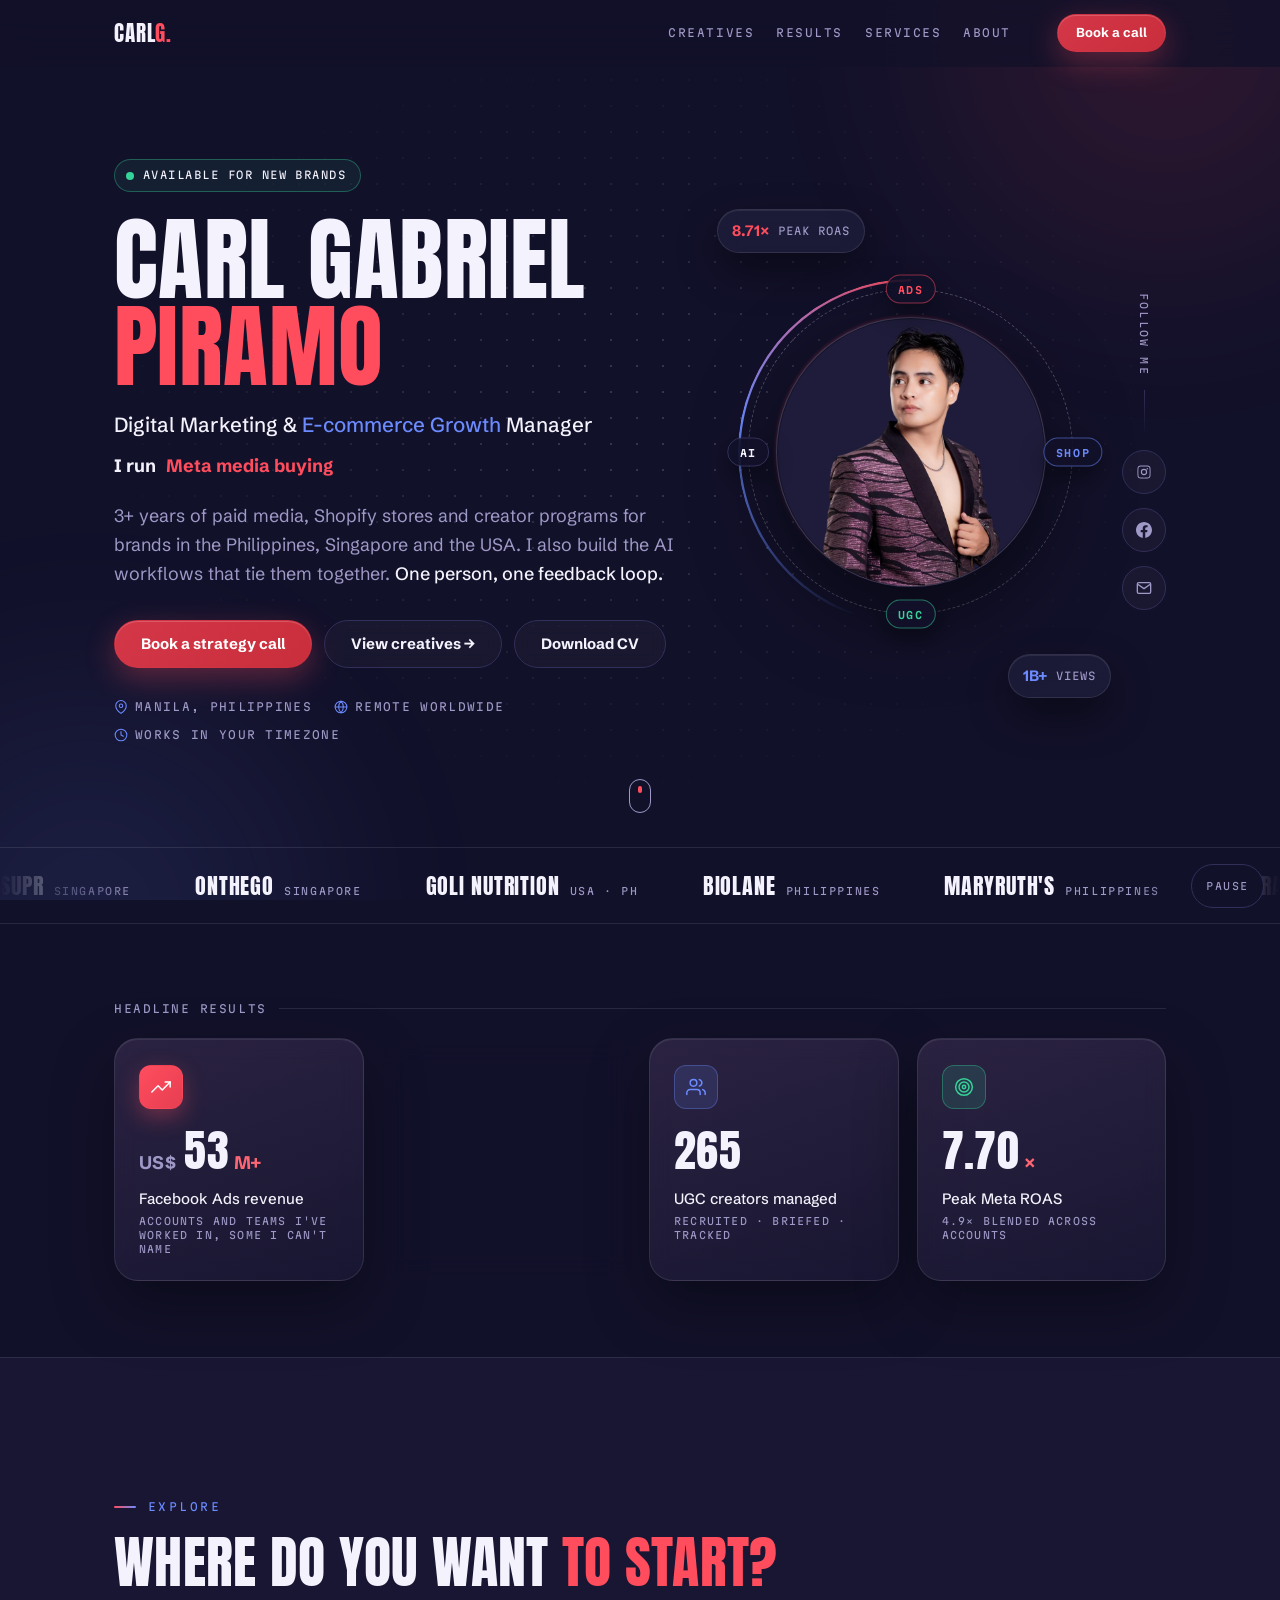
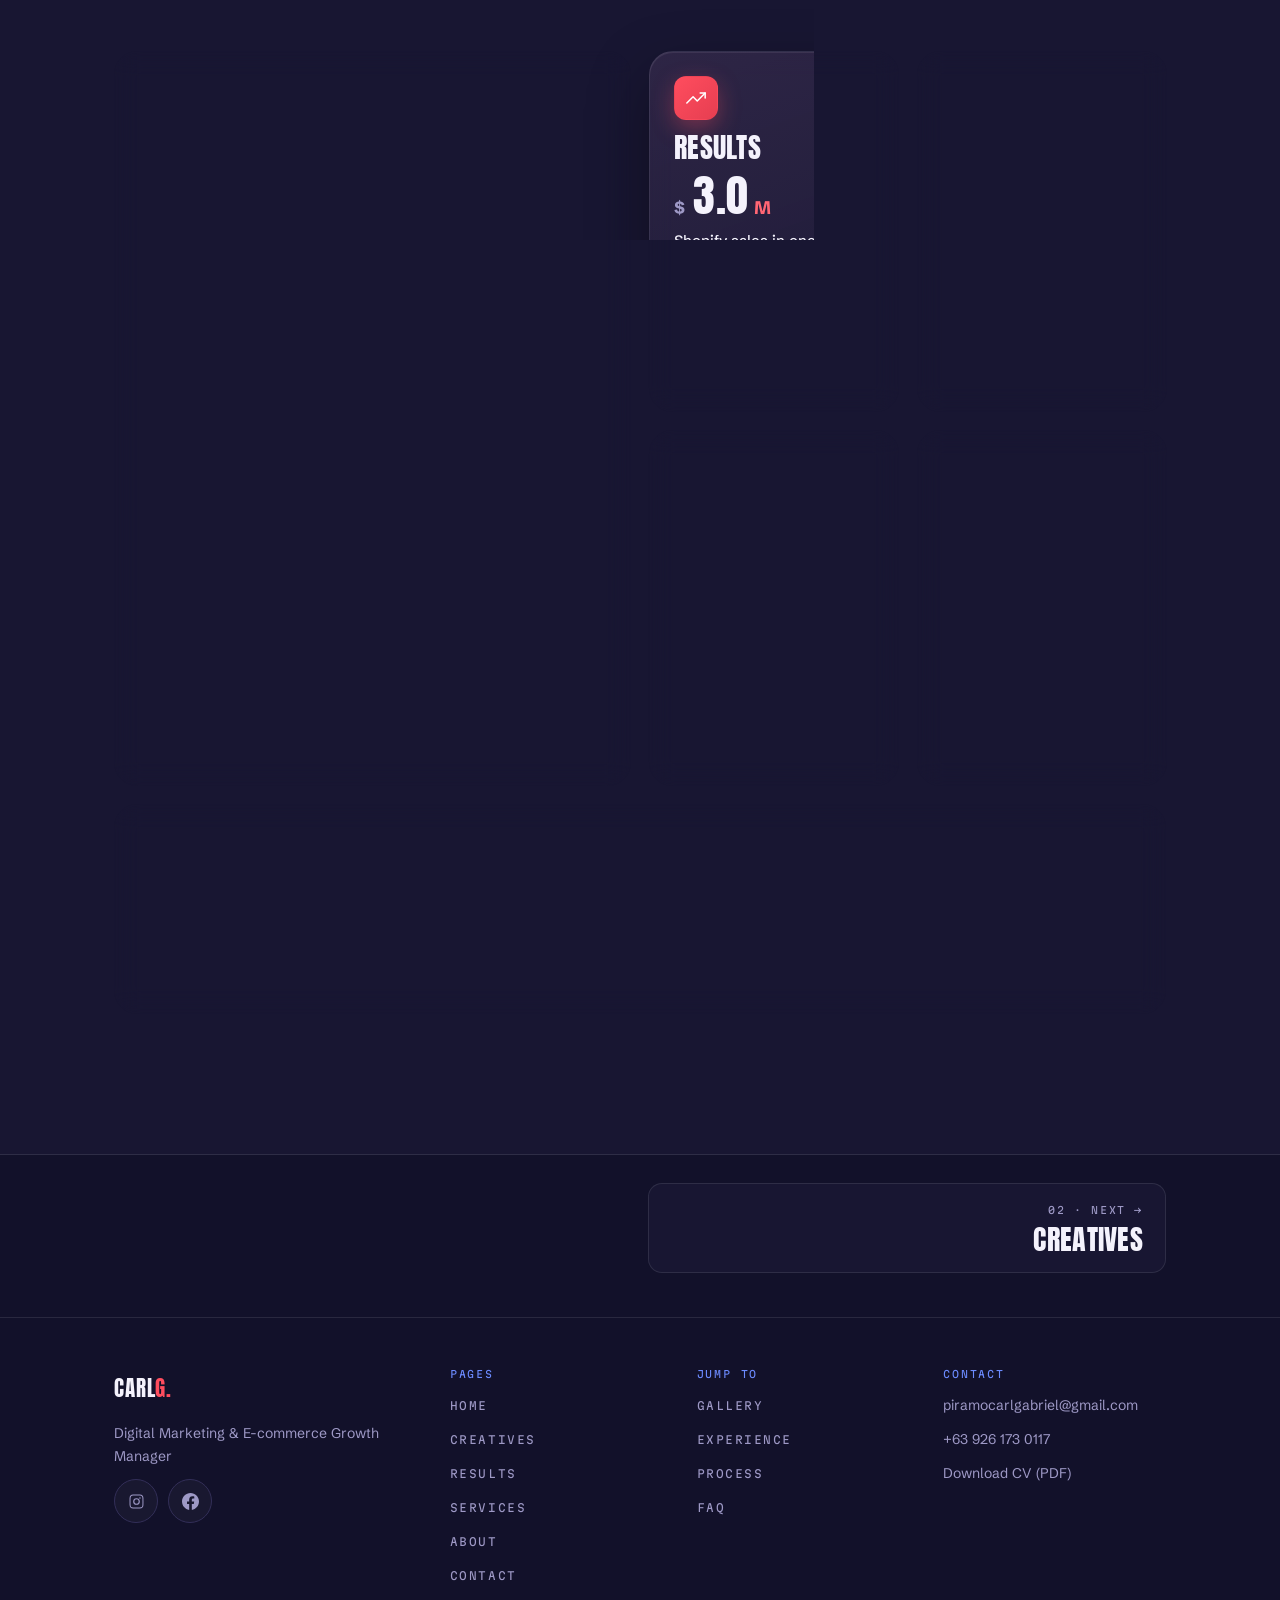
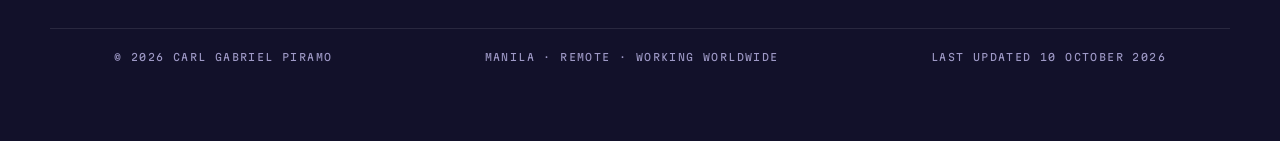
==== index.html @ aa1e737e "Make Skills & tools readable: ruled rows, plain sentences, real tags Carl: "its not readable make it" ====
<!DOCTYPE html>
<html lang="en">
<head>
<meta charset="utf-8">
<meta name="viewport" content="width=device-width, initial-scale=1">
<script>
/* Old one-page links (…/#gallery, …/#faq) land on the page that now holds that section,
   on load and on hashchange (an old link opened in the same tab while Home is open is a
   fragment navigation, not a reload) */
(function () {
  var map = { work: 'work.html', proof: 'results.html', gallery: 'results.html#gallery',
    services: 'services.html', edge: 'services.html#edge', process: 'services.html#process',
    about: 'about.html', experience: 'about.html#experience', faq: 'contact.html#faq', contact: 'contact.html' };
  var hasOwn = Object.prototype.hasOwnProperty;
  function go() {
    var id = location.hash.slice(1);
    if (hasOwn.call(map, id)) location.replace(map[id]);
  }
  go();
  addEventListener('hashchange', go);
})();
</script>
<title>Carl Gabriel Piramo | Digital Marketing Manager, Philippines</title>
<meta name="description" content="Digital marketing manager and freelance Meta ads specialist in Manila, Philippines. I run ads, Shopify and UGC for DTC brands: 8.71× peak ROAS.">
<meta property="og:type" content="website">
<meta property="og:title" content="Carl Gabriel Piramo | Digital Marketing Manager, Philippines">
<meta property="og:description" content="I run Meta ads, Shopify stores and UGC programs for DTC brands from Manila. 8.71× peak ROAS, 4.9× blended, ₱2M+ a month in Shopify sales under management.">
<meta property="og:url" content="https://carlgabriel.vercel.app/">
<meta property="og:image" content="https://carlgabriel.vercel.app/assets/media/portrait-carl.png">
<meta property="og:site_name" content="Carl Gabriel Piramo">
<meta name="twitter:card" content="summary_large_image">
<meta name="twitter:title" content="Carl Gabriel Piramo | Digital Marketing Manager, Philippines">
<meta name="twitter:description" content="I run Meta ads, Shopify stores and UGC programs for DTC brands from Manila. 8.71× peak ROAS, 4.9× blended, ₱2M+ a month in Shopify sales under management.">
<meta name="twitter:image" content="https://carlgabriel.vercel.app/assets/media/portrait-carl.png">
<meta name="twitter:image:alt" content="Portrait of Carl Gabriel Piramo">
<meta property="og:image:alt" content="Portrait of Carl Gabriel Piramo">
<link rel="canonical" href="https://carlgabriel.vercel.app/">
<!-- seo:jsonld -->
<script type="application/ld+json">{"@context":"https://schema.org","@graph":[{"@type":"Person","@id":"https://carlgabriel.vercel.app/#person","name":"Carl Gabriel Piramo","alternateName":["Carl G.","Carl Gabriel"],"givenName":"Carl Gabriel","familyName":"Piramo","jobTitle":["Digital Marketing Manager","Freelance Meta Ads Specialist"],"description":"Digital marketing manager and freelance Meta ads specialist based in Manila, Philippines. Runs Meta (Facebook and Instagram) media buying, Shopify stores and CRO, UGC and creator programs, TikTok Shop, Shopee and Lazada, and n8n automation for DTC brands in the Philippines, Singapore and the USA. Peak Meta ROAS 8.71×, blended ROAS 4.9×, 52M+ organic views and ₱2M+ in monthly Shopify sales under management.","image":"https://carlgabriel.vercel.app/assets/media/portrait-carl.png","url":"https://carlgabriel.vercel.app/","email":"piramocarlgabriel@gmail.com","telephone":"+63 926 173 0117","address":{"@type":"PostalAddress","addressLocality":"Manila","addressRegion":"Metro Manila","addressCountry":"PH"},"alumniOf":{"@type":"CollegeOrUniversity","name":"Notre Dame of Dadiangas University"},"knowsAbout":["Meta Ads","Facebook Ads","Instagram Ads","Meta media buying","Creative testing","Retargeting","Meta Pixel","Meta Conversions API","Shopify","Conversion rate optimization (CRO)","Ecommerce marketing","TikTok Shop","Shopee","Lazada","User-generated content (UGC) ads","AI UGC ads","Influencer and affiliate marketing","Short-form video editing","n8n automation","Shopify Admin API","Search engine optimization (SEO)","Generative engine optimization (GEO)","Answer engine optimization (AEO)"],"sameAs":["https://www.instagram.com/crl.gbb","https://www.facebook.com/carl.gabriel.piramo"]},{"@type":"WebSite","@id":"https://carlgabriel.vercel.app/#website","url":"https://carlgabriel.vercel.app/","name":"Carl Gabriel Piramo","alternateName":"Carl G.","inLanguage":"en","publisher":{"@id":"https://carlgabriel.vercel.app/#person"},"about":{"@id":"https://carlgabriel.vercel.app/#person"}},{"@type":"ProfessionalService","@id":"https://carlgabriel.vercel.app/#service","name":"Carl Gabriel Piramo: Meta ads, Shopify and UGC growth","description":"Meta (Facebook and Instagram) ads management, Shopify growth and CRO, TikTok Shop, Shopee and Lazada launches, UGC and creator programs, and AI automation with SEO, GEO and AEO, run by one operator for DTC and ecommerce brands.","url":"https://carlgabriel.vercel.app/services.html","image":"https://carlgabriel.vercel.app/assets/media/portrait-carl.png","founder":{"@id":"https://carlgabriel.vercel.app/#person"},"email":"piramocarlgabriel@gmail.com","telephone":"+63 926 173 0117","address":{"@type":"PostalAddress","addressLocality":"Manila","addressRegion":"Metro Manila","addressCountry":"PH"},"areaServed":"Worldwide","hasOfferCatalog":{"@type":"OfferCatalog","@id":"https://carlgabriel.vercel.app/services.html#catalog","name":"Growth services","itemListElement":[{"@type":"Offer","itemOffered":{"@id":"https://carlgabriel.vercel.app/services.html#meta-ads"}},{"@type":"Offer","itemOffered":{"@id":"https://carlgabriel.vercel.app/services.html#shopify"}},{"@type":"Offer","itemOffered":{"@id":"https://carlgabriel.vercel.app/services.html#ugc"}},{"@type":"Offer","itemOffered":{"@id":"https://carlgabriel.vercel.app/services.html#ai-search"}}]}},{"@type":"WebPage","@id":"https://carlgabriel.vercel.app/#webpage","url":"https://carlgabriel.vercel.app/","name":"Carl Gabriel Piramo | Digital Marketing Manager, Philippines","description":"Digital marketing manager and freelance Meta ads specialist in Manila, Philippines. I run ads, Shopify and UGC for DTC brands: 8.71× peak ROAS.","isPartOf":{"@id":"https://carlgabriel.vercel.app/#website"},"about":{"@id":"https://carlgabriel.vercel.app/#person"},"inLanguage":"en","dateModified":"2026-10-10","primaryImageOfPage":{"@type":"ImageObject","url":"https://carlgabriel.vercel.app/assets/media/portrait-carl.png"}}]}</script>
<!-- /seo:jsonld -->
<link rel="expect" href="#explore" blocking="render">
<!-- shell:head -->
<meta name="theme-color" content="#12112A">
<link rel="preconnect" href="https://fonts.googleapis.com">
<link rel="preconnect" href="https://fonts.gstatic.com" crossorigin>
<link href="https://fonts.googleapis.com/css2?family=Anton&family=Schibsted+Grotesk:wght@400;500;700&family=Martian+Mono:wght@400;600&display=swap" rel="stylesheet">
<link rel="stylesheet" href="styles.css?v=14">
<script type="speculationrules">
{"prefetch":[{"source":"document","where":{"and":[{"selector_matches":"a[href$='.html'], a[href='./']"},{"not":{"selector_matches":"[download], [target='_blank']"}}]},"eagerness":"moderate"}]}
</script>
<script>
/* Page transitions (styles.css 26): a title morphs between a Home tile and the page title heading.
   It is named only while on screen and only when the other side of the navigation is
   Home, and never when the navigation lands on a #section. Arriving through a
   transition skips the banner's own load choreography (.vt-arrive). */
(function () {
  var TARGETS = { 'work.html': 1, 'results.html': 1, 'services.html': 1, 'contact.html': 1 };
  function file(url) {
    var p;
    try { p = new URL(url, location.href).pathname; } catch (e) { return ''; }
    return p.slice(p.lastIndexOf('/') + 1) || 'index.html';
  }
  function hash(url) { try { return new URL(url, location.href).hash; } catch (e) { return ''; } }
  function visible(el) { var r = el.getBoundingClientRect(); return r.bottom > 0 && r.top < innerHeight; }
  function reset() {
    var named = document.querySelectorAll('[data-vt]');
    for (var i = 0; i < named.length; i++) named[i].style.viewTransitionName = '';
  }
  function shared(other) {
    var here = file(location.href), there = file(other), el = null;
    if (here === 'index.html' && TARGETS[there]) el = document.querySelector('[data-vt="vt-' + there.replace('.html', '') + '"]');
    else if (there === 'index.html' && TARGETS[here]) el = document.querySelector('.page-hero [data-vt]');
    return el && visible(el) ? el : null;
  }
  function name(other) {
    reset();
    var el = other ? shared(other) : null;
    if (el) el.style.viewTransitionName = el.getAttribute('data-vt');
  }
  addEventListener('pageswap', function (e) {
    if (!e.viewTransition) return;
    var to = e.activation && e.activation.entry ? e.activation.entry.url : null;
    name(to && !hash(to) ? to : null);
  });
  addEventListener('pagereveal', function (e) {
    if (!e.viewTransition) return;
    document.documentElement.classList.add('vt-arrive');
    var nav = window.navigation;
    var from = nav && nav.activation && nav.activation.from ? nav.activation.from.url : null;
    name(location.hash ? null : from);
  });
})();
</script>
<!-- /shell:head -->
</head>
<body data-page="home">

<!-- shell:nav -->
<a class="skip" href="#main">Skip to content</a>

<!-- Ambient background glows (fixed, decorative) -->
<div class="ambient" aria-hidden="true">
  <i class="glow glow--a"></i>
  <i class="glow glow--b"></i>
</div>

<nav class="nav" aria-label="Main">
  <div class="nav-inner">
    <a class="brand" href="./" aria-label="Carl G. home">CARL<b>G.</b></a>
    <button class="nav-toggle" type="button" aria-expanded="false" aria-controls="navMenu" aria-label="Open menu">
      <span class="nav-toggle-bar" aria-hidden="true"></span>
      <span class="nav-toggle-bar" aria-hidden="true"></span>
      <span class="nav-toggle-bar" aria-hidden="true"></span>
    </button>
    <div class="nav-menu" id="navMenu">
      <ul class="nav-links">
        <li class="nav-home" style="--i:0"><a href="./" data-nav="home" aria-current="page">Home</a></li>
        <li style="--i:1"><a href="work.html" data-nav="work">Creatives</a></li>
        <li style="--i:2"><a href="results.html" data-nav="results">Results</a></li>
        <li style="--i:3"><a href="services.html" data-nav="services">Services</a></li>
        <li style="--i:4"><a href="about.html" data-nav="about">About</a></li>
      </ul>
      <a class="btn btn--primary btn--sm nav-cta" href="contact.html" data-nav="contact">Book a call</a>
    </div>
  </div>
  <div class="pagebar" aria-hidden="true"><i></i></div>
</nav>
<!-- /shell:nav -->

<main id="main">

<!-- ============================================================
     HERO
     ============================================================ -->
<header class="hero" id="top">
  <span class="hero-dots" aria-hidden="true"></span>
  <div class="wrap hero-grid">

    <div class="hero-copy">
      <p class="welcome snap-in d1"><i class="pulse-dot" aria-hidden="true"></i>Available for new brands</p>
      <h1 class="hero-name snap-in d1" data-split>Carl Gabriel <span class="ac">Piramo</span></h1>
      <p class="hero-role snap-in d2">Digital Marketing &amp; <span>E-commerce Growth</span> Manager</p>
      <p class="hero-run snap-in d2"><b>I run</b>
        <span class="sr-only">Meta media buying, Shopify growth &amp; CRO, UGC &amp; creator programs, AI marketing automation and marketplace launches</span>
        <span class="rotator" aria-hidden="true">
          <span class="rot-item is-on">Meta media buying</span>
          <span class="rot-item">Shopify growth &amp; CRO</span>
          <span class="rot-item">UGC &amp; creator programs</span>
          <span class="rot-item">AI marketing automation</span>
          <span class="rot-item">Marketplace launches</span>
        </span>
      </p>
      <p class="lede snap-in d3">3+ years of paid media, Shopify stores and creator programs for brands in the Philippines, Singapore and the USA. I also build the AI workflows that tie them together. <strong>One person, one feedback loop.</strong></p>
      <div class="hero-ctas snap-in d4">
        <a class="btn btn--primary magnet" href="contact.html">Book a strategy call</a>
        <a class="btn btn--ghost magnet" href="work.html">View creatives →</a>
        <a class="btn btn--ghost magnet" href="assets/Carl-Gabriel-Piramo-CV.pdf" download>Download CV</a>
      </div>
      <ul class="hero-meta snap-in d5">
        <li>
          <svg viewBox="0 0 24 24" fill="none" stroke="currentColor" stroke-width="1.8" stroke-linecap="round" stroke-linejoin="round" width="14" height="14" aria-hidden="true"><path d="M21 10c0 7-9 13-9 13s-9-6-9-13a9 9 0 0 1 18 0Z"/><circle cx="12" cy="10" r="3"/></svg>
          Manila, Philippines
        </li>
        <li>
          <svg viewBox="0 0 24 24" fill="none" stroke="currentColor" stroke-width="1.8" stroke-linecap="round" stroke-linejoin="round" width="14" height="14" aria-hidden="true"><circle cx="12" cy="12" r="10"/><path d="M2 12h20"/><path d="M12 2a15.3 15.3 0 0 1 4 10 15.3 15.3 0 0 1-4 10 15.3 15.3 0 0 1-4-10 15.3 15.3 0 0 1 4-10Z"/></svg>
          Remote worldwide
        </li>
        <li>
          <svg viewBox="0 0 24 24" fill="none" stroke="currentColor" stroke-width="1.8" stroke-linecap="round" stroke-linejoin="round" width="14" height="14" aria-hidden="true"><circle cx="12" cy="12" r="10"/><path d="M12 6v6l4 2"/></svg>
          Works in your timezone
        </li>
      </ul>
    </div>

    <div class="hero-visual snap-in d3">
      <div class="hv-stage" data-depth=".12">
        <span class="hv-ring" aria-hidden="true"></span>
        <span class="hv-spin" aria-hidden="true"></span>
        <span class="hv-circle" aria-hidden="true"></span>
        <div class="hv-photo">
          <img src="assets/media/portrait-carl.png" alt="Carl Gabriel Piramo" width="400" height="400" fetchpriority="high">
        </div>
        <span class="orbit" aria-hidden="true">
          <i>ADS</i>
          <i>SHOP</i>
          <i>UGC</i>
          <i>AI</i>
        </span>
      </div>
      <div class="float float--a" data-depth=".55">
        <span class="float-pill"><b>8.71×</b> peak ROAS</span>
      </div>
      <div class="float float--b" data-depth=".4">
        <span class="float-pill"><b>1B+</b> views</span>
      </div>
    </div>

    <div class="hero-social snap-in d5" role="group" aria-labelledby="hsLabel">
      <span class="hs-label" id="hsLabel">Follow me</span>
      <span class="hs-line" aria-hidden="true"></span>
      <a href="https://www.instagram.com/crl.gbb" target="_blank" rel="noopener" aria-label="Instagram">
        <svg viewBox="0 0 24 24" fill="currentColor" width="16" height="16" aria-hidden="true"><path d="M12 2.16c3.2 0 3.58.01 4.85.07 3.25.15 4.77 1.69 4.92 4.92.06 1.27.07 1.65.07 4.85s-.01 3.58-.07 4.85c-.15 3.22-1.66 4.77-4.92 4.92-1.27.06-1.65.07-4.85.07s-3.58-.01-4.85-.07c-3.26-.15-4.77-1.7-4.92-4.92-.06-1.27-.07-1.65-.07-4.85s.01-3.58.07-4.85C2.38 3.92 3.9 2.38 7.15 2.23 8.42 2.17 8.8 2.16 12 2.16Zm0 1.44c-3.14 0-3.51.01-4.75.07-2.5.11-3.5 1.13-3.61 3.61-.06 1.24-.07 1.61-.07 4.75s.01 3.51.07 4.75c.11 2.48 1.11 3.5 3.61 3.61 1.24.06 1.61.07 4.75.07s3.51-.01 4.75-.07c2.5-.11 3.5-1.13 3.61-3.61.06-1.24.07-1.61.07-4.75s-.01-3.51-.07-4.75c-.11-2.48-1.11-3.5-3.61-3.61-1.24-.06-1.61-.07-4.75-.07Zm0 3.68a4.72 4.72 0 1 1 0 9.44 4.72 4.72 0 0 1 0-9.44Zm0 7.79a3.07 3.07 0 1 0 0-6.14 3.07 3.07 0 0 0 0 6.14Zm6.01-7.98a1.1 1.1 0 1 1-2.2 0 1.1 1.1 0 0 1 2.2 0Z"/></svg>
      </a>
      <a href="https://www.facebook.com/carl.gabriel.piramo" target="_blank" rel="noopener" aria-label="Facebook">
        <svg viewBox="0 0 24 24" fill="currentColor" width="16" height="16" aria-hidden="true"><path d="M24 12.07C24 5.4 18.63 0 12 0S0 5.4 0 12.07c0 6.03 4.39 11.03 10.13 11.93v-8.44H7.08v-3.49h3.05V9.41c0-3.02 1.79-4.69 4.53-4.69 1.31 0 2.68.24 2.68.24v2.97h-1.51c-1.49 0-1.96.93-1.96 1.89v2.25h3.33l-.53 3.49h-2.8v8.44C19.61 23.1 24 18.1 24 12.07Z"/></svg>
      </a>
      <a href="mailto:piramocarlgabriel@gmail.com" aria-label="Email">
        <svg viewBox="0 0 24 24" fill="none" stroke="currentColor" stroke-width="2" width="16" height="16" aria-hidden="true"><rect x="2" y="4" width="20" height="16" rx="2"/><path d="m22 6-10 7L2 6"/></svg>
      </a>
    </div>

  </div>

  <a class="scroll-cue" href="#results" aria-label="Scroll to results">
    <span class="mouse" aria-hidden="true"><i></i></span>
  </a>
</header>

<!-- ============================================================
     BRAND TICKER
     ============================================================ -->
<section class="ticker" aria-label="Brands I have worked with">
  <div class="ticker-viewport">
  <div class="ticker-track">
    <ul class="ticker-list">
      <li>SUPR<span class="ticker-tag">Singapore</span></li>
      <li>ONTHEGO<span class="ticker-tag">Singapore</span></li>
      <li>Goli Nutrition<span class="ticker-tag">USA · PH</span></li>
      <li>Biolane<span class="ticker-tag">Philippines</span></li>
      <li>MaryRuth's<span class="ticker-tag">Philippines</span></li>
      <li>JP Franklin<span class="ticker-tag">Automotive</span></li>
    </ul>
    <ul class="ticker-list" aria-hidden="true">
      <li>SUPR<span class="ticker-tag">Singapore</span></li>
      <li>ONTHEGO<span class="ticker-tag">Singapore</span></li>
      <li>Goli Nutrition<span class="ticker-tag">USA · PH</span></li>
      <li>Biolane<span class="ticker-tag">Philippines</span></li>
      <li>MaryRuth's<span class="ticker-tag">Philippines</span></li>
      <li>JP Franklin<span class="ticker-tag">Automotive</span></li>
    </ul>
  </div>
  </div>
  <button class="ticker-pause" type="button" aria-pressed="false" aria-label="Pause brand ticker">
    <span class="ticker-pause__on">Pause</span><span class="ticker-pause__off">Play</span>
  </button>
</section>

<!-- ============================================================
     HEADLINE RESULTS
     ============================================================ -->
<section class="stats" id="results" aria-labelledby="resultsTitle">
  <div class="wrap">
    <h2 class="sub-head mono-line reveal" id="resultsTitle">Headline results</h2>
    <div class="stats-grid" data-stagger="90">
      <article class="stat card card--lift">
        <span class="ic-tile ic-tile--solid" aria-hidden="true"><svg viewBox="0 0 24 24" fill="none" stroke="currentColor" stroke-width="1.8" stroke-linecap="round" stroke-linejoin="round"><path d="M23 6l-9.5 9.5-5-5L1 18"/><path d="M17 6h6v6"/></svg></span>
        <span class="stat-num"><span class="pre">US$</span><span class="val" data-count="60">60</span><span class="suf">M+</span></span>
        <span class="stat-label">Facebook Ads revenue<i>Accounts and teams I've worked in, some I can't name</i></span>
      </article>
      <article class="stat card card--lift">
        <span class="ic-tile" aria-hidden="true"><svg viewBox="0 0 24 24" fill="none" stroke="currentColor" stroke-width="1.8" stroke-linecap="round" stroke-linejoin="round"><path d="M1 12s4-7 11-7 11 7 11 7-4 7-11 7-11-7-11-7Z"/><circle cx="12" cy="12" r="3"/></svg></span>
        <span class="stat-num"><span class="val" data-count="1">1</span><span class="suf">B+</span></span>
        <span class="stat-label">Social media views<i>From the campaigns I managed creators for</i></span>
      </article>
      <article class="stat card card--lift">
        <span class="ic-tile ic-tile--blue" aria-hidden="true"><svg viewBox="0 0 24 24" fill="none" stroke="currentColor" stroke-width="1.8" stroke-linecap="round" stroke-linejoin="round"><path d="M17 21v-2a4 4 0 0 0-4-4H5a4 4 0 0 0-4 4v2"/><circle cx="9" cy="7" r="4"/><path d="M23 21v-2a4 4 0 0 0-3-3.87"/><path d="M16 3.13a4 4 0 0 1 0 7.75"/></svg></span>
        <span class="stat-num"><span class="val" data-count="300">300</span></span>
        <span class="stat-label">UGC creators managed<i>Recruited · briefed · tracked</i></span>
      </article>
      <article class="stat card card--lift">
        <span class="ic-tile ic-tile--win" aria-hidden="true"><svg viewBox="0 0 24 24" fill="none" stroke="currentColor" stroke-width="1.8" stroke-linecap="round" stroke-linejoin="round"><circle cx="12" cy="12" r="10"/><circle cx="12" cy="12" r="6"/><circle cx="12" cy="12" r="2"/></svg></span>
        <span class="stat-num"><span class="val" data-count="8.71">8.71</span><span class="suf">×</span></span>
        <span class="stat-label">Peak Meta ROAS<i>4.9× blended across accounts</i></span>
      </article>
    </div>
  </div>
</section>

<!-- ============================================================
     EXPLORE: one tile per page
     ============================================================ -->
<section class="section section--alt" id="explore">
  <div class="wrap">
    <div class="section-head">
      <p class="eyebrow reveal">Explore</p>
      <h2 class="hook" data-split>Where do you want <em>to start?</em></h2>
    </div>

    <div class="bento" data-stagger="80">
      <article class="tile tile--work card card--lift">
        <div class="bento-video">
          <video src="assets/video/reel-02-ugc-supplement.mp4" muted loop playsinline preload="none" poster="assets/video/posters/reel-02-ugc-supplement.jpg" aria-label="Preview reel: UGC-style beauty product ad"></video>
          <button type="button" class="vframe-toggle" aria-pressed="false" aria-label="Play or pause the preview reel">
            <svg class="i-pause" viewBox="0 0 24 24" width="16" height="16" fill="currentColor" aria-hidden="true"><rect x="6" y="5" width="4" height="14" rx="1"/><rect x="14" y="5" width="4" height="14" rx="1"/></svg>
            <svg class="i-play" viewBox="0 0 24 24" width="16" height="16" fill="currentColor" aria-hidden="true"><path d="M8 5.5v13a1 1 0 0 0 1.5.86l10-6.5a1 1 0 0 0 0-1.72l-10-6.5A1 1 0 0 0 8 5.5Z"/></svg>
          </button>
          <span class="vframe-bar" aria-hidden="true"><i></i></span>
        </div>
        <div class="tile-body">
          <span class="chip chip--accent">Meta &amp; TikTok</span>
          <h3 class="tile-title"><a class="tile-link" id="tl-work" aria-labelledby="tl-work tg-work" href="work.html"><span data-vt="vt-work">Short-form video &amp; statics. <em>Made in-house.</em></span></a></h3>
          <p class="tile-meta">8 videos · 10 statics</p>
          <span class="tile-go" aria-hidden="true"><span id="tg-work">See the creatives</span> →</span>
        </div>
      </article>

      <article class="tile tile--results card card--lift">
        <span class="ic-tile ic-tile--solid" aria-hidden="true"><svg viewBox="0 0 24 24" fill="none" stroke="currentColor" stroke-width="1.8" stroke-linecap="round" stroke-linejoin="round"><path d="M23 6l-9.5 9.5-5-5L1 18"/><path d="M17 6h6v6"/></svg></span>
        <h3 class="tile-title"><a class="tile-link" id="tl-results" aria-labelledby="tl-results tg-results" href="results.html">Results</a></h3>
        <p class="stat-num"><span class="pre">$</span><span class="val" data-count="3.8">3.8</span><span class="suf">M</span></p>
        <p class="tile-label">Shopify sales in one day</p>
        <ul class="tile-list">
          <li><b>100M+</b> views a month, creator campaign</li>
          <li><b>₱4.99M</b> TikTok Shop LIVE GMV</li>
        </ul>
        <span class="tile-go" aria-hidden="true"><span id="tg-results">See the proof</span> →</span>
      </article>

      <article class="tile tile--dash card card--lift">
        <span class="tile-shot" aria-hidden="true"><img src="assets/proof/proof-shopify-sales-day.jpg" alt="" width="1100" height="1076" loading="lazy" decoding="async"></span>
        <div class="tile-body">
          <h3 class="tile-title"><a class="tile-link" id="tl-dash" aria-labelledby="tl-dash tg-dash" href="results.html#gallery">Dashboards</a></h3>
          <p class="tile-meta">9 dashboards · names blurred</p>
          <span class="tile-go" aria-hidden="true"><span id="tg-dash">Open the gallery</span> →</span>
        </div>
      </article>

      <article class="tile tile--services card card--lift">
        <span class="ic-tile ic-tile--blue" aria-hidden="true"><svg viewBox="0 0 24 24" fill="none" stroke="currentColor" stroke-width="1.8" stroke-linecap="round" stroke-linejoin="round"><rect x="5" y="5" width="14" height="14" rx="2"/><rect x="9" y="9" width="6" height="6"/><path d="M9 1v4M15 1v4M9 19v4M15 19v4M1 9h4M1 15h4M19 9h4M19 15h4"/></svg></span>
        <h3 class="tile-title"><a class="tile-link" id="tl-services" aria-labelledby="tl-services tg-services" href="services.html"><span data-vt="vt-services">Four growth levers. <em>One operator.</em></span></a></h3>
        <ul class="tile-chips">
          <li class="chip chip--accent">Paid media</li>
          <li class="chip chip--blue">E-commerce</li>
          <li class="chip chip--win">Social &amp; creators</li>
          <li class="chip">AI &amp; search</li>
        </ul>
        <span class="tile-go" aria-hidden="true"><span id="tg-services">How I work</span> →</span>
      </article>

      <article class="tile tile--exp card card--lift">
        <span class="chip chip--win">Current</span>
        <h3 class="tile-title"><a class="tile-link" id="tl-exp" aria-labelledby="tl-exp tg-exp" href="about.html#experience">Experience</a></h3>
        <p class="tile-label">Now: Digital Marketing Manager · Goli, Biolane &amp; MaryRuth's PH</p>
        <p class="tile-meta">3+ years · PH · SG · USA</p>
        <span class="tile-go" aria-hidden="true"><span id="tg-exp">Where the numbers came from</span> →</span>
      </article>

      <article class="tile tile--contact card">
        <div>
          <p class="eyebrow">Let's talk</p>
          <h3 class="tile-title tile-title--xl"><a class="tile-link" id="tl-contact" aria-labelledby="tl-contact tg-contact" href="contact.html"><span data-vt="vt-contact">Tell me about <em>your brand.</em></span></a></h3>
        </div>
        <span class="btn btn--primary" aria-hidden="true"><span id="tg-contact">Book a strategy call</span> →</span>
      </article>
    </div>
  </div>
</section>

<nav class="pager wrap" aria-label="More pages">
  <a class="pager-next" href="work.html"><small>02 · Next →</small><b>Creatives</b></a>
</nav>

</main>

<!-- shell:footer -->
<footer class="footer">
  <div class="wrap footer-grid">
    <div class="footer-brand">
      <a class="brand" href="./">CARL<b>G.</b></a>
      <p class="footer-tag">Digital Marketing &amp; E-commerce Growth Manager</p>
      <div class="footer-social" role="group" aria-label="Social links">
        <a href="https://www.instagram.com/crl.gbb" target="_blank" rel="noopener" aria-label="Instagram">
          <svg viewBox="0 0 24 24" fill="currentColor" width="17" height="17" aria-hidden="true"><path d="M12 2.16c3.2 0 3.58.01 4.85.07 3.25.15 4.77 1.69 4.92 4.92.06 1.27.07 1.65.07 4.85s-.01 3.58-.07 4.85c-.15 3.22-1.66 4.77-4.92 4.92-1.27.06-1.65.07-4.85.07s-3.58-.01-4.85-.07c-3.26-.15-4.77-1.7-4.92-4.92-.06-1.27-.07-1.65-.07-4.85s.01-3.58.07-4.85C2.38 3.92 3.9 2.38 7.15 2.23 8.42 2.17 8.8 2.16 12 2.16Zm0 1.44c-3.14 0-3.51.01-4.75.07-2.5.11-3.5 1.13-3.61 3.61-.06 1.24-.07 1.61-.07 4.75s.01 3.51.07 4.75c.11 2.48 1.11 3.5 3.61 3.61 1.24.06 1.61.07 4.75.07s3.51-.01 4.75-.07c2.5-.11 3.5-1.13 3.61-3.61.06-1.24.07-1.61.07-4.75s-.01-3.51-.07-4.75c-.11-2.48-1.11-3.5-3.61-3.61-1.24-.06-1.61-.07-4.75-.07Zm0 3.68a4.72 4.72 0 1 1 0 9.44 4.72 4.72 0 0 1 0-9.44Zm0 7.79a3.07 3.07 0 1 0 0-6.14 3.07 3.07 0 0 0 0 6.14Zm6.01-7.98a1.1 1.1 0 1 1-2.2 0 1.1 1.1 0 0 1 2.2 0Z"/></svg>
        </a>
        <a href="https://www.facebook.com/carl.gabriel.piramo" target="_blank" rel="noopener" aria-label="Facebook">
          <svg viewBox="0 0 24 24" fill="currentColor" width="17" height="17" aria-hidden="true"><path d="M24 12.07C24 5.4 18.63 0 12 0S0 5.4 0 12.07c0 6.03 4.39 11.03 10.13 11.93v-8.44H7.08v-3.49h3.05V9.41c0-3.02 1.79-4.69 4.53-4.69 1.31 0 2.68.24 2.68.24v2.97h-1.51c-1.49 0-1.96.93-1.96 1.89v2.25h3.33l-.53 3.49h-2.8v8.44C19.61 23.1 24 18.1 24 12.07Z"/></svg>
        </a>
      </div>
    </div>
    <nav class="footer-col" aria-label="Pages">
      <p class="footer-h">Pages</p>
      <ul class="footer-links">
        <li><a href="./">Home</a></li>
        <li><a href="work.html">Creatives</a></li>
        <li><a href="results.html">Results</a></li>
        <li><a href="services.html">Services</a></li>
        <li><a href="about.html">About</a></li>
        <li><a href="contact.html">Contact</a></li>
      </ul>
    </nav>
    <nav class="footer-col" aria-label="Jump to">
      <p class="footer-h">Jump to</p>
      <ul class="footer-links">
        <li><a href="results.html#gallery">Gallery</a></li>
        <li><a href="about.html#experience">Experience</a></li>
        <li><a href="services.html#process">Process</a></li>
        <li><a href="contact.html#faq">FAQ</a></li>
      </ul>
    </nav>
    <div class="footer-col">
      <p class="footer-h">Contact</p>
      <ul class="footer-contact">
        <li><a href="mailto:piramocarlgabriel@gmail.com"><span>piramocarlgabriel@<wbr>gmail.com</span></a></li>
        <li><a href="tel:+639261730117">+63 926 173 0117</a></li>
        <li><a href="assets/Carl-Gabriel-Piramo-CV.pdf" download>Download CV (PDF)</a></li>
      </ul>
    </div>
  </div>
  <div class="wrap footer-base">
    <span class="footer-copy">© <span id="year">2026</span> Carl Gabriel Piramo</span>
    <span class="footer-note">Manila · remote · working worldwide</span>
    <span class="footer-updated">Last updated <time datetime="2026-10-10">10 October 2026</time></span>
  </div>
</footer>

<button class="to-top" type="button" aria-label="Back to top">
  <svg viewBox="0 0 24 24" fill="none" stroke="currentColor" stroke-width="2" stroke-linecap="round" stroke-linejoin="round" width="18" height="18" aria-hidden="true"><path d="M12 19V5"/><path d="m5 12 7-7 7 7"/></svg>
</button>
<!-- /shell:footer -->

<a class="cta-dock" href="contact.html" aria-label="Book a strategy call">Book a strategy call →</a>
<script src="main.js?v=10"></script>
</body>
</html>
---- styles.css ----
/* ============================================================
   Carl Gabriel Piramo — portfolio stylesheet
   Dark navy · one coral accent · Anton / Schibsted Grotesk / Martian Mono
   Sections:
     00 Tokens            11 Proof              22 Page banner
     01 Base & reset      12 Gallery & lightbox 23 Jump-chips
     02 Type roles        13 Experience         24 Home bento
     03 Components        14 Why me             25 CTA band & pager
     04 Ambient           15 Process            26 Page transitions
     05 Nav               16 About              27 Touch & press states
     06 Hero              17 FAQ                20 Motion system
     07 Ticker            18 Contact            21 Reduced motion
     08 Stats             19 Footer, dock, top
     09 Services & loop
     10 Work
   22–28 sit before 20/21 so the motion and reduced-motion layers still come last.
   28 Answer blocks: question-led sections (.qa), page-hero follow-up lede, footer date
   Rules: tokens once · one rule per concern · transform/opacity motion only
   (FAQ uses grid-template-rows, growth-loop arrows use stroke-dashoffset, and the
   segmented-control indicator animates width alongside transform, per spec)
   ============================================================ */


/* ============================================================
   00 · TOKENS
   ============================================================ */
:root{
  --bg:#12112A;
  --bg-2:#1A1838;
  --panel:#1E1C3A;
  --edge:#332F58;
  --edge-soft:rgba(244,242,252,.10);
  --text:#F4F2FC;
  --mute:#9E99C6;
  --dim:#6F6A94;
  --accent:#FF4D5E;
  --accent-deep:#E63E51;
  --accent-rgb:255,77,94;
  --accent-btn:#D43748;      /* same coral, darkened for white button text: >=4.5:1 */
  --accent-btn-deep:#C92E3C;
  --accent-text:#FF6674;     /* same coral, lifted for small text on cards: >=4.5:1 on the card light end and .stat--hl */
  --blue:#6C8BFF;
  --blue-rgb:108,139,255;
  --win:#36D399;
  --win-rgb:54,211,153;

  --hook:'Anton','Arial Narrow',Impact,sans-serif;
  --body:'Schibsted Grotesk','Segoe UI',system-ui,sans-serif;
  --mono:'Martian Mono','SFMono-Regular',Consolas,monospace;

  --pad:clamp(20px,5vw,64px);
  --section:clamp(72px,11vw,140px);
  --r:14px;
  --r-lg:24px;
  --ease:cubic-bezier(.2,.7,.2,1);
  --ease-out:cubic-bezier(.16,1,.3,1);
  --nav-h:66px;
  --jump-h:61px; /* .jumpnav: 8 + 44 + 8 + 1px border */
  --wrap:1180px;
}


/* ============================================================
   01 · BASE & RESET
   ============================================================ */
*,*::before,*::after{box-sizing:border-box;margin:0;padding:0}
html{-webkit-text-size-adjust:100%}
/* smooth only after an in-page interaction (focus), so programmatic scrolls stay instant */
html:focus-within{scroll-behavior:smooth}
html,body{overflow-x:clip}
body{
  min-height:100vh;
  background:var(--bg);
  color:var(--text);
  font-family:var(--body);
  font-size:17px;
  line-height:1.6;
  -webkit-font-smoothing:antialiased;
  text-rendering:optimizeLegibility;
}
img,video{display:block;max-width:100%;height:auto}
svg{flex:none}
ul{list-style:none}
a{color:inherit}
button{font:inherit;color:inherit;background:none;border:0;cursor:pointer}
input,textarea{font:inherit;color:inherit}
strong,b{font-weight:700}
::selection{background:var(--accent);color:#fff}
:focus-visible{outline:2px solid var(--accent);outline-offset:3px;border-radius:4px}
[id]{scroll-margin-top:calc(var(--nav-h) + 16px)}
body.has-jump [id]{scroll-margin-top:calc(var(--nav-h) + var(--jump-h) + 16px)}
[hidden]{display:none !important} /* filtered gallery items and inactive tab panels set display on their classes */

.skip{
  position:fixed;top:10px;left:10px;z-index:100;
  padding:10px 16px;border-radius:999px;
  background:var(--accent-btn);color:#fff;font-weight:700;text-decoration:none;
  transform:translateY(-200%);
  transition:transform .3s var(--ease-out);
}
.skip:focus-visible{transform:none}
/* visually hidden, still read by assistive tech */
.sr-only{position:absolute;width:1px;height:1px;margin:-1px;padding:0;border:0;overflow:hidden;clip:rect(0 0 0 0);clip-path:inset(50%);white-space:nowrap}

.wrap{width:100%;max-width:var(--wrap);margin-inline:auto;padding-inline:var(--pad)}
main{position:relative}
.section{padding-block:var(--section)}
/* inner pages open under a banner (and jump-chips), so their sections need less air than the one-page layout did */
body:not([data-page="home"]){--section:clamp(56px,7vw,96px)}
.section--alt{background:rgba(30,28,58,.5);border-block:1px solid var(--edge-soft)}
.section-head{max-width:820px;margin-bottom:clamp(36px,5vw,60px)}
.section-head .lede{margin-top:18px}


/* ============================================================
   02 · TYPE ROLES
   ============================================================ */
.eyebrow{
  display:flex;align-items:center;gap:12px;
  font-family:var(--mono);font-size:11px;letter-spacing:.22em;text-transform:uppercase;
  color:var(--blue);margin-bottom:18px;
}
.eyebrow::before{
  content:'';flex:none;width:22px;height:2px;border-radius:2px;
  background:linear-gradient(90deg,var(--accent),var(--blue));
}
.hook{
  font-family:var(--hook);font-weight:400;text-transform:uppercase;
  line-height:1.02;letter-spacing:.005em;text-wrap:balance;
}
h2.hook{font-size:clamp(34px,5vw,56px)}
.hook em{font-style:normal;color:var(--accent)}
.lede{color:var(--mute);max-width:600px;font-size:clamp(16px,1.4vw,18px)}
.lede strong{color:var(--text);font-weight:500}
.mono-line{
  font-family:var(--mono);font-size:11px;letter-spacing:.14em;
  text-transform:uppercase;color:var(--mute);font-weight:400;
}
.card-title{
  font-family:var(--hook);font-weight:400;text-transform:uppercase;
  font-size:clamp(20px,2vw,23px);line-height:1.12;letter-spacing:.01em;
}
.sub-head{
  display:flex;align-items:center;gap:12px;
  margin-bottom:20px;
}
.sub-head::after{content:'';flex:1 0 32px;height:1px;background:var(--edge-soft)}


/* ============================================================
   03 · COMPONENTS — chip · btn · ic-tile · card · seg
   ============================================================ */
.chip{
  display:inline-block;
  font-family:var(--mono);font-size:10px;letter-spacing:.16em;text-transform:uppercase;
  line-height:1.4;padding:5px 10px 4px;
  border:1px solid var(--edge);border-radius:999px;
  color:var(--mute);background:rgba(18,17,42,.66);
  white-space:nowrap;
}
.chip--accent{color:var(--accent);border-color:rgba(var(--accent-rgb),.45)}
.chip--blue{color:var(--blue);border-color:rgba(var(--blue-rgb),.45)}
.chip--win{color:var(--win);border-color:rgba(var(--win-rgb),.45)}

.btn{
  display:inline-flex;align-items:center;justify-content:center;gap:10px;
  min-height:48px;padding:12px 26px;border-radius:999px;
  font-family:var(--body);font-weight:700;font-size:15px;line-height:1.2;
  text-decoration:none;border:1px solid transparent;white-space:nowrap;
  transition:transform .3s var(--ease-out),box-shadow .3s var(--ease),
             background-color .3s var(--ease),border-color .3s var(--ease),color .3s var(--ease);
}
.btn--primary{
  color:#fff;
  background:linear-gradient(135deg,var(--accent-btn),var(--accent-btn-deep));
  box-shadow:0 10px 30px rgba(var(--accent-rgb),.32),inset 0 1px 0 rgba(255,255,255,.18);
}
.btn--primary:hover{box-shadow:0 16px 40px rgba(var(--accent-rgb),.48),inset 0 1px 0 rgba(255,255,255,.25)}
.btn--ghost{
  color:var(--text);border-color:var(--edge);
  background:rgba(244,242,252,.03);
  backdrop-filter:blur(8px);-webkit-backdrop-filter:blur(8px);
}
.btn--ghost:hover{border-color:var(--mute);background:rgba(244,242,252,.07)}
.btn--sm{min-height:38px;padding:8px 18px;font-size:13px}

.ic-tile{
  display:inline-flex;align-items:center;justify-content:center;flex:none;
  width:44px;height:44px;border-radius:12px;
  color:var(--text);background:rgba(244,242,252,.06);border:1px solid var(--edge-soft);
}
.ic-tile svg{width:20px;height:20px}
.ic-tile--blue{color:var(--blue);background:rgba(var(--blue-rgb),.14);border-color:rgba(var(--blue-rgb),.35)}
.ic-tile--win{color:var(--win);background:rgba(var(--win-rgb),.14);border-color:rgba(var(--win-rgb),.35)}
.ic-tile--solid{
  color:#fff;border-color:transparent;
  background:linear-gradient(135deg,var(--accent),var(--accent-deep));
  box-shadow:0 8px 22px rgba(var(--accent-rgb),.35);
}

.card{
  --mx:50%;--my:50%;
  position:relative;isolation:isolate;
  background:linear-gradient(160deg,rgba(78,60,98,.42),rgba(30,28,58,.5));
  border:1px solid var(--edge-soft);border-radius:var(--r-lg);
  box-shadow:inset 0 1px 0 rgba(244,242,252,.08),0 24px 60px rgba(0,0,0,.35);
  backdrop-filter:blur(12px);-webkit-backdrop-filter:blur(12px);
}
.card::before{
  content:'';position:absolute;inset:0;z-index:-1;border-radius:inherit;pointer-events:none;
  background:radial-gradient(320px circle at var(--mx) var(--my),rgba(var(--accent-rgb),.16),transparent 62%);
  opacity:0;transition:opacity .45s var(--ease);
}
.card:hover::before{opacity:1}
/* lift: transition list matches .reveal so cards carrying both classes behave identically */
.card--lift{
  transition:opacity .7s var(--ease-out),transform .8s var(--ease-out),
             border-color .4s var(--ease),box-shadow .4s var(--ease);
}
.card--lift:hover{
  transform:translateY(-6px);
  border-color:rgba(var(--accent-rgb),.5);
  box-shadow:inset 0 1px 0 rgba(244,242,252,.1),0 30px 70px rgba(0,0,0,.45),0 0 0 1px rgba(var(--accent-rgb),.12),0 18px 50px rgba(var(--accent-rgb),.16);
  transition-delay:0s !important; /* stagger delay set inline by JS must not delay the hover lift */
}
/* tilt: same transition list as .reveal for the fade/slide-in; the fast transform only applies while hovered
   (JS clears the inline transform on pointerleave, so the settle-back eases out over .8s) */
.card.tilt{transition:opacity .7s var(--ease-out),transform .8s var(--ease-out),border-color .4s var(--ease),box-shadow .4s var(--ease)}
.card.tilt:hover{
  border-color:rgba(var(--accent-rgb),.35);
  transition:opacity .7s var(--ease-out),transform .18s var(--ease),border-color .4s var(--ease),box-shadow .4s var(--ease);
  transition-delay:0s !important; /* stagger delay set inline by JS must not delay the tilt */
}
.magnet{will-change:transform}

/* segmented control — .work-tabs, .gal-filters, .proof-tablist
   JS measures the active .seg-btn (offsetLeft/offsetWidth, unaffected by .reveal transforms)
   and sets --seg-x/--seg-w on the .seg-ind (inline transform/width work too).
   Without JS the indicator stays 0-wide and the active button is marked by its text colour alone. */
.seg{
  position:relative;isolation:isolate;
  display:inline-flex;align-items:center;gap:2px;max-width:100%;
  padding:4px;border-radius:999px;
  background:rgba(18,17,42,.6);border:1px solid var(--edge);
  box-shadow:inset 0 1px 0 rgba(244,242,252,.05);
}
.seg-ind{
  position:absolute;z-index:0;top:4px;bottom:4px;left:0;
  width:var(--seg-w,var(--ind-w,0px));
  transform:translateX(var(--seg-x,var(--ind-x,0px)));
  border-radius:999px;pointer-events:none;
  background:linear-gradient(135deg,var(--accent-btn),var(--accent-btn-deep));
  box-shadow:0 8px 22px rgba(var(--accent-rgb),.3),inset 0 1px 0 rgba(255,255,255,.18);
  transition:transform .45s var(--ease-out),width .45s var(--ease-out);
}
.seg-btn{
  position:relative;z-index:1;flex:none;
  display:inline-flex;align-items:center;justify-content:center;gap:8px;
  min-height:44px;padding:10px 18px;border-radius:999px;
  font-family:var(--mono);font-size:11px;letter-spacing:.14em;text-transform:uppercase;line-height:1.2;
  white-space:nowrap;color:var(--mute);background:transparent;
  transition:color .3s var(--ease);
}
.seg-btn:hover{color:var(--text)}
.seg-btn.is-active,.seg-btn[aria-pressed="true"],.seg-btn[aria-selected="true"]{color:#fff}
.seg-btn:focus-visible{outline-offset:2px;border-radius:999px}


/* ============================================================
   04 · AMBIENT BACKGROUND
   ============================================================ */
.ambient{position:fixed;inset:0;z-index:-1;overflow:hidden;pointer-events:none}
.glow{
  position:absolute;width:58vmax;height:58vmax;border-radius:50%;
  filter:blur(80px);opacity:.15;will-change:transform;
}
.glow--a{
  top:-26vmax;right:-20vmax;
  background:radial-gradient(circle,var(--accent),transparent 62%);
  animation:drift-a 28s ease-in-out infinite alternate;
}
.glow--b{
  bottom:-30vmax;left:-22vmax;
  background:radial-gradient(circle,var(--blue),transparent 62%);
  animation:drift-b 34s ease-in-out infinite alternate;
}


/* ============================================================
   05 · NAV & MOBILE MENU
   ============================================================ */
.nav{
  position:sticky;top:0;z-index:50;
  background:rgba(18,17,42,.78);
  backdrop-filter:blur(16px);-webkit-backdrop-filter:blur(16px);
  border-bottom:1px solid transparent;
  transition:transform .4s var(--ease-out),border-color .3s var(--ease),background-color .3s var(--ease);
}
.nav--scrolled{border-bottom-color:var(--edge-soft);background:rgba(18,17,42,.9)}
.nav--hidden{transform:translateY(-100%)}
body.nav-open .nav{transform:none}
.nav-inner{
  width:100%;max-width:var(--wrap);margin-inline:auto;padding-inline:var(--pad);
  height:var(--nav-h);display:flex;align-items:center;gap:28px;
}
.brand{
  display:inline-flex;align-items:center;min-height:44px;
  font-family:var(--hook);font-size:21px;letter-spacing:.04em;line-height:1;
  text-decoration:none;color:var(--text);
}
.brand b{color:var(--accent);font-weight:400}

.nav-toggle{
  display:none;flex-direction:column;justify-content:center;align-items:center;gap:5px;
  width:44px;height:44px;margin-left:auto;border-radius:10px;
}
.nav-toggle-bar{
  width:20px;height:2px;border-radius:2px;background:var(--text);
  transition:transform .35s var(--ease-out),opacity .25s var(--ease);
}
body.nav-open .nav-toggle-bar:nth-child(1){transform:translateY(7px) rotate(45deg)}
body.nav-open .nav-toggle-bar:nth-child(2){opacity:0;transform:scaleX(0)}
body.nav-open .nav-toggle-bar:nth-child(3){transform:translateY(-7px) rotate(-45deg)}

.nav-menu{display:contents}
.nav-links{display:flex;align-items:center;gap:2px;margin-left:auto}
.nav-links a{
  position:relative;display:inline-block;padding:8px 10px;
  font-family:var(--mono);font-size:11px;letter-spacing:.14em;text-transform:uppercase;
  color:var(--mute);text-decoration:none;
  transition:color .25s var(--ease);
}
.nav-links a::after{
  content:'';position:absolute;left:10px;right:10px;bottom:2px;height:2px;border-radius:2px;
  background:linear-gradient(90deg,var(--accent),var(--blue));
  transform:scaleX(0);transform-origin:right;
  transition:transform .4s var(--ease-out);
}
.nav-links a:hover{color:var(--text)}
.nav-links a.active,.nav-links a[aria-current="page"]{color:var(--text)}
.nav-links a.active::after,.nav-links a[aria-current="page"]::after{transform:scaleX(1);transform-origin:left}
.nav-home{display:none} /* Home shows only inside the mobile menu; the brand mark is Home on desktop */
.nav-cta{margin-left:8px}
.nav-cta[aria-current="page"]{box-shadow:0 0 0 2px rgba(244,242,252,.55),0 10px 30px rgba(var(--accent-rgb),.32)}

.pagebar{position:absolute;left:0;right:0;bottom:-1px;height:2px;pointer-events:none}
.pagebar i{
  display:block;width:100%;height:100%;
  background:linear-gradient(90deg,var(--accent),var(--blue));
  transform:scaleX(0);transform-origin:0 50%;
}

@media (max-width:860px){
  .nav-toggle{display:inline-flex}
  .nav-menu{
    position:absolute;top:100%;left:0;right:0;
    display:flex;flex-direction:column;
    height:calc(100dvh - var(--nav-h));overflow-y:auto;
    padding:10px var(--pad) 24px;
    /* opaque on purpose: a backdrop-filter nested inside the nav's own backdrop-filter
       lets the hero bleed through the panel in Chromium */
    background:var(--bg);
    border-bottom:1px solid var(--edge-soft);
    box-shadow:0 30px 60px rgba(0,0,0,.45);
    opacity:0;visibility:hidden;transform:translateY(-10px);
    transition:opacity .3s var(--ease),transform .4s var(--ease-out),visibility 0s linear .4s;
  }
  body.nav-open .nav-menu{opacity:1;visibility:visible;transform:none;transition-delay:0s}
  html:has(body.nav-open){overflow:hidden} /* html carries overflow-x:clip: lock the root only; overflow on body would make it the sticky nav's scroll container */
  .nav-links{flex-direction:column;align-items:stretch;gap:0;margin:0}
  .nav-links li{
    opacity:0;transform:translateX(-14px);
    transition:opacity .35s var(--ease) calc(var(--i,0) * 45ms + 80ms),
               transform .5s var(--ease-out) calc(var(--i,0) * 45ms + 80ms);
  }
  body.nav-open .nav-links li{opacity:1;transform:none}
  .nav-links a{display:block;padding:18px 6px;font-size:15px;border-bottom:1px solid var(--edge-soft)}
  .nav-links a::after{left:6px;right:auto;width:28px;bottom:9px}
  .nav-cta{margin:16px 0 0;min-height:46px;align-self:stretch}
  .nav-home{display:block}
}


/* ============================================================
   06 · HERO
   ============================================================ */
.hero{
  position:relative;overflow:clip;
  display:grid;align-items:center;
  min-height:min(780px,calc(100svh - var(--nav-h)));
  padding:clamp(40px,6vw,80px) 0 clamp(56px,7vw,88px);
}
.hero-dots{
  position:absolute;inset:0;pointer-events:none;
  background-image:radial-gradient(circle,rgba(244,242,252,.16) 1px,transparent 1.6px);
  background-size:26px 26px;
  -webkit-mask-image:radial-gradient(ellipse 60% 70% at 50% 45%,#000 10%,transparent 72%);
          mask-image:radial-gradient(ellipse 60% 70% at 50% 45%,#000 10%,transparent 72%);
}
.hero-grid{
  position:relative;
  display:grid;
  grid-template-columns:minmax(0,1fr) clamp(280px,27vw,380px) 44px;
  gap:clamp(24px,3vw,44px);
  align-items:center;
}

/* copy */
.hero-copy{min-width:0}
.welcome{
  display:inline-flex;align-items:center;gap:9px;
  padding:7px 14px 7px 11px;border-radius:999px;
  border:1px solid rgba(var(--win-rgb),.35);background:rgba(var(--win-rgb),.08);
  font-family:var(--mono);font-size:10.5px;letter-spacing:.14em;text-transform:uppercase;
  color:var(--text);margin-bottom:24px;
}
.pulse-dot{
  position:relative;flex:none;width:8px;height:8px;border-radius:50%;background:var(--win);
}
.pulse-dot::after{
  content:'';position:absolute;inset:-3px;border-radius:50%;
  border:2px solid var(--win);opacity:0;
  animation:pulse 2.2s ease-out infinite;
}
.hero-name{
  font-family:var(--hook);font-weight:400;text-transform:uppercase;text-wrap:balance;
  font-size:clamp(52px,7.2vw,96px);line-height:.95;letter-spacing:.005em;
  margin-bottom:18px;
}
.ac{color:var(--accent)}
.hero-role{
  font-size:clamp(17px,1.6vw,21px);font-weight:500;color:var(--text);
  margin-bottom:10px;
}
.hero-role span{color:var(--blue)}
.hero-run{
  display:flex;flex-wrap:wrap;align-items:baseline;gap:0 10px;
  font-size:clamp(16px,1.4vw,19px);color:var(--mute);margin-bottom:22px;
}
.hero-run b{color:var(--text);font-weight:700}
.rotator{
  display:inline-grid;overflow:hidden;vertical-align:bottom;
  color:var(--accent);font-weight:700;
}
.rot-item{
  grid-area:1/1;white-space:nowrap;
  opacity:0;transform:translateY(100%);
  transition:transform .55s var(--ease-out),opacity .35s var(--ease);
}
.rot-item.is-on{opacity:1;transform:none}
.rot-item.is-out{opacity:0;transform:translateY(-100%)}
.hero .lede{margin-bottom:32px}
.hero-ctas{display:flex;flex-wrap:wrap;gap:12px;margin-bottom:30px}
.hero-meta{display:flex;flex-wrap:wrap;gap:10px 22px}
.hero-meta li{
  display:inline-flex;align-items:center;gap:7px;
  font-family:var(--mono);font-size:11px;letter-spacing:.12em;text-transform:uppercase;
  color:var(--mute);
}
.hero-meta svg{color:var(--blue)}

/* visual */
.hero-visual{position:relative;width:100%;max-width:400px;justify-self:center}
.hv-stage{position:relative;aspect-ratio:1;will-change:transform}
.hv-ring{
  position:absolute;inset:3%;border-radius:50%;
  border:1px dashed rgba(244,242,252,.28);
  animation:spin 120s linear infinite reverse;
}
.hv-spin{
  position:absolute;inset:0;border-radius:50%;
  background:conic-gradient(from 0deg,transparent 0 55%,var(--blue) 78%,var(--accent) 100%);
  -webkit-mask:radial-gradient(farthest-side,transparent calc(100% - 3px),#000 calc(100% - 2px));
          mask:radial-gradient(farthest-side,transparent calc(100% - 3px),#000 calc(100% - 2px));
  animation:spin 9s linear infinite;
}
.hv-circle{
  position:absolute;inset:11%;border-radius:50%;
  background:radial-gradient(circle at 35% 30%,rgba(var(--accent-rgb),.6),rgba(var(--accent-rgb),.16) 58%,transparent 74%);
  filter:blur(2px);
}
.hv-photo{
  position:absolute;inset:11%;border-radius:50%;overflow:hidden;
  border:1px solid rgba(244,242,252,.14);
  background:var(--panel);
  box-shadow:0 30px 80px rgba(0,0,0,.5),inset 0 0 0 1px rgba(0,0,0,.3);
}
.hv-photo img{width:100%;height:100%;object-fit:cover;object-position:top center}
.orbit{position:absolute;inset:3%;border-radius:50%;animation:orbit 40s linear infinite}
.orbit i{
  position:absolute;display:inline-block;
  padding:6px 11px 5px;border-radius:999px;
  font-family:var(--mono);font-style:normal;font-size:10px;font-weight:600;letter-spacing:.18em;
  color:var(--text);background:rgba(18,17,42,.9);border:1px solid var(--edge);
  box-shadow:0 10px 24px rgba(0,0,0,.4);
  translate:-50% -50%;
  animation:orbit-counter 40s linear infinite;
}
.orbit i:nth-child(1){top:0;left:50%;color:var(--accent);border-color:rgba(var(--accent-rgb),.5)}
.orbit i:nth-child(2){top:50%;left:100%;color:var(--blue);border-color:rgba(var(--blue-rgb),.5)}
.orbit i:nth-child(3){top:100%;left:50%;color:var(--win);border-color:rgba(var(--win-rgb),.5)}
.orbit i:nth-child(4){top:50%;left:0}

.float{position:absolute;z-index:2;will-change:transform}
/* pills sit fully above or below the disc: the orbit badges reach 0.47×stage + 14.5px from the centre,
   a pill edge ≥26px past the stage edge clears them at every stage size (bob −9px and parallax included) */
@media (min-width:861px){
  .float--a{bottom:calc(100% + 26px);left:-6%}   /* above, top-left */
  .float--b{top:calc(100% + 30px);right:-8%}     /* below, bottom-right */
}
.float-pill{
  display:inline-flex;align-items:center;gap:8px;
  padding:9px 14px;border-radius:999px;
  background:rgba(30,28,58,.86);border:1px solid var(--edge-soft);
  backdrop-filter:blur(10px);-webkit-backdrop-filter:blur(10px);
  box-shadow:0 18px 40px rgba(0,0,0,.45),inset 0 1px 0 rgba(244,242,252,.08);
  font-family:var(--mono);font-size:10.5px;letter-spacing:.1em;text-transform:uppercase;
  color:var(--mute);white-space:nowrap;
  animation:bob 5.5s ease-in-out infinite;
}
.float-pill b{font-family:var(--body);font-weight:700;font-size:15px;letter-spacing:0;color:var(--text)}
.float--a .float-pill b{color:var(--accent)}
.float--b .float-pill{animation-delay:-1.8s}
.float--b .float-pill b{color:var(--blue)}

/* social rail */
.hero-social{display:flex;flex-direction:column;align-items:center;gap:14px;justify-self:end}
.hs-label{
  writing-mode:vertical-rl;
  font-family:var(--mono);font-size:10px;letter-spacing:.22em;text-transform:uppercase;color:var(--mute);
}
.hs-line{width:1px;height:46px;background:linear-gradient(180deg,var(--edge),transparent)}
.hero-social a{
  display:inline-flex;align-items:center;justify-content:center;
  width:44px;height:44px;border-radius:50%;
  border:1px solid var(--edge);color:var(--mute);background:rgba(244,242,252,.03);
  transition:color .25s var(--ease),border-color .25s var(--ease),transform .3s var(--ease-out);
}
.hero-social a:hover{color:var(--text);border-color:var(--accent);transform:translateY(-3px)}

/* scroll cue */
.scroll-cue{
  position:absolute;left:50%;bottom:26px;translate:-50% 0;
  display:flex;padding:8px;color:var(--mute);
  transition:color .25s var(--ease);
}
.scroll-cue:hover{color:var(--text)}
.mouse{
  position:relative;display:block;width:22px;height:34px;
  border:1.5px solid currentColor;border-radius:12px;
}
.mouse i{
  position:absolute;top:6px;left:50%;width:4px;height:7px;border-radius:2px;
  background:var(--accent);translate:-50% 0;
  animation:cue 1.8s var(--ease) infinite;
}

@media (max-width:1000px){
  .hero-name{font-size:clamp(48px,7vw,72px)}
}
@media (max-width:860px){
  .hero{min-height:0;padding:clamp(28px,5vw,48px) 0 clamp(56px,8vw,80px)}
  .hero-grid{grid-template-columns:minmax(0,1fr);gap:34px}
  /* single column: the disc is too small to place pills clear of the badge sweep,
     so the three pills become a centred chip cluster under it (24px gap covers the 9px bob) */
  .hero-visual{order:-1;max-width:340px;display:flex;flex-wrap:wrap;justify-content:center;gap:8px}
  .hv-stage{flex:0 0 100%;margin-bottom:16px}
  .float{position:static;transform:none !important}
  .hero-social{flex-direction:row;justify-self:start}
  .hs-label{writing-mode:horizontal-tb}
  .hs-line{width:40px;height:1px;background:linear-gradient(90deg,var(--edge),transparent)}
  .scroll-cue{display:none}
}
@media (max-width:520px){
  .hero-visual{max-width:290px}
  .hero-ctas .btn{flex:1 1 auto}
}


/* ============================================================
   07 · TICKER
   ============================================================ */
.ticker{position:relative;padding:20px 0;border-block:1px solid var(--edge-soft)}
.ticker-viewport{
  overflow:hidden;
  -webkit-mask-image:linear-gradient(90deg,transparent,#000 12%,#000 88%,transparent);
          mask-image:linear-gradient(90deg,transparent,#000 12%,#000 88%,transparent);
}
.ticker-track{display:flex;width:max-content;animation:ticker 34s linear infinite}
.ticker:hover .ticker-track,.ticker--paused .ticker-track{animation-play-state:paused}
/* user-operable pause (WCAG 2.2.2): sits over the faded right edge, 44px target */
.ticker-pause{
  position:absolute;right:16px;top:50%;transform:translateY(-50%);z-index:2;
  display:inline-flex;align-items:center;justify-content:center;
  min-width:44px;min-height:44px;padding:0 14px;border-radius:999px;
  font-family:var(--mono);font-size:10px;letter-spacing:.16em;text-transform:uppercase;
  color:var(--mute);background:var(--bg);border:1px solid var(--edge);
  transition:color .25s var(--ease),border-color .25s var(--ease);
}
.ticker-pause:hover{color:var(--text);border-color:var(--mute)}
.ticker-pause__off,.ticker-pause[aria-pressed="true"] .ticker-pause__on{display:none}
.ticker-pause[aria-pressed="true"] .ticker-pause__off{display:inline}
.ticker-list{
  --gap:clamp(40px,5vw,72px);
  display:flex;align-items:baseline;gap:var(--gap);padding-right:var(--gap);
}
.ticker-list li{
  display:inline-flex;align-items:baseline;gap:10px;white-space:nowrap;
  font-family:var(--hook);font-size:22px;letter-spacing:.04em;text-transform:uppercase;color:var(--text);
}
.ticker-tag{
  font-family:var(--mono);font-size:10px;letter-spacing:.16em;text-transform:uppercase;color:var(--mute);
}


/* ============================================================
   08 · STATS
   ============================================================ */
.stats{padding-block:clamp(44px,6vw,76px)}
.stats-grid{display:grid;grid-template-columns:repeat(4,minmax(0,1fr));gap:18px}
.stat{display:flex;flex-direction:column;gap:16px;padding:26px 24px 24px}
.stat .ic-tile{margin-bottom:4px}
.stat-num{
  display:flex;align-items:baseline;gap:2px;flex-wrap:wrap;
  font-family:var(--hook);font-size:clamp(38px,3.4vw,46px);line-height:1;letter-spacing:.01em;
  font-variant-numeric:tabular-nums;color:var(--text);
}
/* Anton has no × glyph: affixes use the body face so ×, +, K, M render consistently */
.stat-num .pre,.stat-num .suf{font-family:var(--body);font-weight:700;font-size:.42em;letter-spacing:.02em}
.stat-num .pre{color:var(--mute);margin-right:6px}
.stat-num .suf{color:var(--accent-text);margin-left:3px}
.stat-label{font-size:15px;font-weight:500;line-height:1.4;color:var(--text)}
.stat-label i{
  display:block;margin-top:5px;
  font-style:normal;font-weight:400;
  font-family:var(--mono);font-size:10px;letter-spacing:.12em;text-transform:uppercase;color:var(--mute);
}
.stat--hl{
  border-color:rgba(var(--accent-rgb),.42);
  background:linear-gradient(160deg,rgba(var(--accent-rgb),.2),rgba(30,28,58,.5));
}

@media (max-width:1000px){
  .stats-grid{grid-template-columns:repeat(2,minmax(0,1fr))}
}
@media (max-width:520px){
  .stats-grid{grid-template-columns:minmax(0,1fr)}
}


/* ============================================================
   09 · SERVICES & GROWTH LOOP
   ============================================================ */
.svc-grid{display:grid;grid-template-columns:repeat(4,minmax(0,1fr));gap:18px}
.svc{display:flex;flex-direction:column;align-items:flex-start;gap:14px;padding:28px 26px 28px}
.svc .card-title{margin-top:2px}
.svc p{color:var(--mute);font-size:15px;line-height:1.55}
.svc-tags{display:flex;flex-wrap:wrap;gap:6px;margin-top:auto;padding-top:8px}
.svc-tags li{
  font-family:var(--mono);font-size:10.5px;letter-spacing:.1em;text-transform:uppercase;
  color:var(--text);padding:5px 9px 4px;border-radius:8px;
  background:rgba(244,242,252,.05);border:1px solid var(--edge-soft);
}

.loop{margin-top:clamp(44px,6vw,72px);text-align:center}
.loop svg{display:block;width:100%;max-width:680px;height:auto;margin-inline:auto;overflow:visible}
.loop figcaption{margin-top:16px;color:var(--mute);font-size:15px}
@media (max-width:560px){
  /* below ~560px the 680-unit viewBox shrinks its labels to ~7px: keep the diagram legible
     and let it pan inside a dedicated scroller (visible thin scrollbar + swipe hint) */
  .loop-scroll{overflow-x:auto;overscroll-behavior-x:contain;padding-bottom:10px;scrollbar-width:thin;scrollbar-color:var(--edge) transparent}
  .loop-scroll::-webkit-scrollbar{height:4px}
  .loop-scroll::-webkit-scrollbar-thumb{background:var(--edge);border-radius:99px}
  .loop-scroll::-webkit-scrollbar-track{background:transparent}
  .loop svg{min-width:520px}
  .loop figcaption::before{content:'Swipe the diagram \2192';display:block;margin-bottom:6px;font-family:var(--mono);font-size:10px;letter-spacing:.14em;text-transform:uppercase;color:var(--dim)}
}
.loop figcaption strong{color:var(--text);font-weight:500}
.flow{stroke-dasharray:6 8;animation:flow 1.1s linear infinite}
.flow--return{animation-duration:1.5s}
.node{transform-box:fill-box;transform-origin:center;animation:node-pulse 3.6s ease-in-out infinite}
.node--ads{animation-delay:-1.2s}
.node--store{animation-delay:-2.4s}
.node rect{stroke-width:1.5}
.loop-label{opacity:.9}
.packet{filter:drop-shadow(0 0 6px currentColor)}
.packet--a{color:var(--accent)}
.packet--b{color:var(--blue)}
.packet--c{color:var(--text)}

@media (max-width:1000px){
  .svc-grid{grid-template-columns:repeat(2,minmax(0,1fr))}
}
@media (max-width:520px){
  .svc-grid{grid-template-columns:minmax(0,1fr)}
}


/* ============================================================
   10 · WORK — filter · reel · vframe · stills
   ============================================================ */
.work-tabs{margin-bottom:28px} /* pill container, buttons and sliding indicator: .seg (03) */
.work-group.is-hidden{display:none}

.reel-track{
  display:grid;grid-auto-flow:column;grid-auto-columns:clamp(190px,22vw,250px);gap:18px;
  overflow-x:auto;overflow-y:hidden;overscroll-behavior-x:contain;
  padding:14px 6px 56px;margin-bottom:-34px; /* room for the 60px drop shadow, the reveal slide and the hover lift */
  scroll-snap-type:x mandatory;scroll-padding-inline:6px;
  scrollbar-width:thin;scrollbar-color:var(--edge) transparent;
}
.reel-track::-webkit-scrollbar,.stills-track::-webkit-scrollbar{height:5px}
.reel-track::-webkit-scrollbar-thumb,.stills-track::-webkit-scrollbar-thumb{background:var(--edge);border-radius:99px}
.reel-track::-webkit-scrollbar-track,.stills-track::-webkit-scrollbar-track{background:transparent}

.vframe{
  position:relative;aspect-ratio:9/16;scroll-snap-align:start;
  border-radius:var(--r);overflow:hidden;
  background:var(--panel);border:1px solid var(--edge);
  box-shadow:0 24px 60px rgba(0,0,0,.45);
  transition:opacity .7s var(--ease-out),transform .8s var(--ease-out),border-color .4s var(--ease),box-shadow .4s var(--ease);
}
.vframe:hover{transform:translateY(-6px);border-color:var(--accent)}
.vframe video{width:100%;height:100%;object-fit:cover}
/* keyboard-operable play/pause covering the frame; under the chip and progress bar (z-index 2) */
.vframe-toggle{position:absolute;inset:0;z-index:1;border:0;background:transparent;cursor:pointer;border-radius:inherit}
.vframe-toggle:focus-visible{outline:2px solid var(--accent);outline-offset:-4px;border-radius:var(--r)} /* negative offset: .vframe clips overflow */
.vframe:focus-within{border-color:var(--accent)}
.vframe .chip{position:absolute;top:12px;left:12px;z-index:2}
.vframe-bar{position:absolute;left:0;right:0;bottom:0;height:3px;z-index:2;background:rgba(244,242,252,.18)}
.vframe-bar i{
  display:block;width:100%;height:100%;background:var(--accent);
  transform:scaleX(0);transform-origin:0 50%;
  transition:transform .28s linear; /* timeupdate fires ~4×/s: slide between ticks instead of stepping */
}
/* short caption inside the frame, above the progress bar; clicks fall through to the toggle.
   The band darkens early and the text carries its own shadow because posters have burned-in titles there. */
.vframe-cap{
  position:absolute;left:0;right:0;bottom:3px;z-index:2;margin:0;
  padding:56px 12px 11px;pointer-events:none;
  font-family:var(--mono);font-size:10.5px;letter-spacing:.06em;line-height:1.45;text-transform:uppercase;color:var(--text);
  text-shadow:0 1px 2px rgba(12,11,30,.9);
  background:linear-gradient(180deg,transparent,rgba(12,11,30,.75) 45%,rgba(12,11,30,.94));
}

.stills{margin-top:clamp(48px,7vw,72px)}
.work-group h2{
  font-family:var(--hook);font-weight:400;text-transform:uppercase;
  font-size:clamp(20px,2.4vw,28px);margin-bottom:8px;
}
.work-group > p{color:var(--mute);max-width:520px;margin-bottom:24px}
.stills-track{
  display:grid;grid-auto-flow:column;grid-auto-columns:clamp(150px,18vw,200px);gap:14px;
  overflow-x:auto;overflow-y:hidden;overscroll-behavior-x:contain;
  padding:10px 4px 28px;margin-bottom:-10px;
  scroll-snap-type:x mandatory;scroll-padding-inline:4px;
  scrollbar-width:thin;scrollbar-color:var(--edge) transparent;
}
.still{
  aspect-ratio:1;scroll-snap-align:start;overflow:hidden;
  border-radius:10px;border:1px solid var(--edge);background:var(--panel);
}
.still img{width:100%;height:100%;object-fit:cover;transition:transform .5s var(--ease-out)}
.still:hover img{transform:scale(1.05)}
a.still{display:block;position:relative;color:var(--text)}
a.still:focus-visible{outline:2px solid var(--accent);outline-offset:3px}
.still-zoom{
  position:absolute;right:8px;bottom:8px;
  display:inline-flex;align-items:center;justify-content:center;
  width:34px;height:34px;border-radius:50%;
  color:var(--text);background:rgba(18,17,42,.88);border:1px solid var(--edge);
  opacity:0;transform:scale(.8);
  transition:opacity .3s var(--ease),transform .4s var(--ease-out);
}
a.still:hover .still-zoom,a.still:focus-visible .still-zoom{opacity:1;transform:none}
@media (hover:none){.still-zoom{opacity:1;transform:none}} /* touch: keep the zoom cue visible */
@media (max-width:760px){
  /* phones: fade the right edge so a clipped card reads as "swipe for more"; the end padding
     lets the last card scroll clear of the 32px fade */
  .reel-track,.stills-track{
    padding-right:32px;
    -webkit-mask-image:linear-gradient(90deg,#000 calc(100% - 32px),transparent);
            mask-image:linear-gradient(90deg,#000 calc(100% - 32px),transparent);
  }
  /* a mask clips everything outside the border box, focus rings included: drop it while focus is inside.
     Two rules on purpose: an engine without :has() drops only the second */
  .reel-track:focus-visible,.stills-track:focus-visible{-webkit-mask-image:none;mask-image:none}
  .reel-track:has(:focus-visible),.stills-track:has(:focus-visible){-webkit-mask-image:none;mask-image:none}
}


/* ============================================================
   11 · PROOF — results · channel tabs
   ============================================================ */
.result-grid{display:grid;grid-template-columns:repeat(4,minmax(0,1fr));gap:18px}
.result{display:flex;flex-direction:column;align-items:flex-start;gap:12px;padding:26px 24px 26px}
.res-num{
  display:flex;align-items:baseline;flex-wrap:wrap;align-content:flex-end;gap:0 8px;margin-top:6px;
  min-height:calc(1em + 18px); /* reserve the .from line (12px at line-height 1 + 6px margin) on every card so labels align */
  font-family:var(--hook);font-size:clamp(38px,3.6vw,50px);line-height:1;color:var(--text);
  font-variant-numeric:tabular-nums;
}
.res-num .from{
  font-family:var(--mono);font-size:12px;letter-spacing:.1em;text-transform:uppercase;color:var(--mute);
  flex-basis:100%;margin-bottom:6px;
}
.res-num b{font-weight:400}
.res-num .suf{font-family:var(--body);font-weight:700;font-size:.44em;letter-spacing:.02em;color:var(--accent-text)}
.res-k{font-size:15px;font-weight:500;color:var(--text);line-height:1.4}
.res-d{color:var(--mute);font-size:15px;line-height:1.55}
.res-d strong{color:var(--text);font-weight:500}

/* channel tabs — tablist is a .seg (03); JS toggles [hidden] on the panels and plays the
   panel fade and the 60ms card stagger with the Web Animations API (instant under reduced motion) */
.proof-tabs{margin-top:clamp(52px,7vw,84px)}
.proof-tablist{margin-bottom:28px}
.proof-panel:focus-visible{outline-offset:8px;border-radius:var(--r-lg)}
.proof-grid{display:grid;gap:18px}
.proof-grid--3{grid-template-columns:repeat(3,minmax(0,1fr))}
.proof-grid--4{grid-template-columns:repeat(4,minmax(0,1fr))}
.proof-to-gal{
  display:inline-flex;align-items:center;gap:10px;min-height:44px;margin-top:14px;
  font-family:var(--mono);font-size:11px;letter-spacing:.14em;text-transform:uppercase;
  color:var(--accent-text);text-decoration:none;
  transition:color .25s var(--ease);
}
.proof-to-gal span{display:inline-block;transition:transform .35s var(--ease-out)}
.proof-to-gal:hover{color:var(--text)}
.proof-to-gal:hover span,.proof-to-gal:focus-visible span{transform:translateX(5px)}

@media (max-width:1000px){
  .result-grid,.proof-grid--3,.proof-grid--4{grid-template-columns:repeat(2,minmax(0,1fr))}
}
@media (max-width:520px){
  .result-grid,.proof-grid--3,.proof-grid--4{grid-template-columns:minmax(0,1fr)}
}


/* ============================================================
   12 · GALLERY & LIGHTBOX — filter bar · grid · items · dialog
   ============================================================ */
/* filter bar (the .gal-filters pill is a .seg, 03) */
.gal-bar{
  display:flex;flex-wrap:wrap;align-items:center;justify-content:space-between;
  gap:14px 24px;margin-bottom:28px;
}
.gal-count{
  display:inline-flex;align-items:center;justify-content:center;
  min-width:22px;height:20px;padding:0 6px;border-radius:999px;
  font-size:10px;letter-spacing:0;line-height:1;font-variant-numeric:tabular-nums;
  color:var(--text);background:rgba(244,242,252,.08);border:1px solid var(--edge-soft);
  transition:background-color .3s var(--ease),border-color .3s var(--ease);
}
.seg-btn[aria-pressed="true"] .gal-count{background:rgba(255,255,255,.2);border-color:rgba(255,255,255,.28);color:#fff}

/* grid: singles 4:3 (3 per row ≥1000px, 2 below), wides span the full row at ~2.7:1.
   No `dense` packing: visual order must stay DOM (Tab, lightbox) order, so 2 columns may leave an empty cell */
.gal-grid{display:grid;grid-template-columns:repeat(2,minmax(0,1fr));gap:18px}
@media (min-width:1000px){.gal-grid{grid-template-columns:repeat(3,minmax(0,1fr))}} /* wides still span the full row */
.gal-item{
  display:block;overflow:hidden;border-radius:var(--r-lg);
  text-decoration:none;color:var(--text);background:var(--panel);
}
.gal-item--wide{grid-column:1 / -1}
.gal-thumb{position:relative;display:block;aspect-ratio:4/3;overflow:hidden;background:var(--bg-2)}
.gal-item--wide .gal-thumb{aspect-ratio:2.7/1}
.gal-thumb img{
  width:100%;height:100%;object-fit:cover;object-position:top left;
  transform-origin:30% 20%;
  transition:transform .7s var(--ease-out);
}
.gal-item:hover .gal-thumb img,.gal-item:focus-visible .gal-thumb img{transform:scale(1.06)}
.gal-chip{
  position:absolute;top:14px;left:14px;z-index:2;
  max-width:calc(100% - 84px);overflow:hidden;text-overflow:ellipsis;
  background:rgba(18,17,42,.88);
  box-shadow:0 6px 18px rgba(0,0,0,.35);
}
.gal-zoom{
  position:absolute;top:10px;right:10px;z-index:2;
  display:inline-flex;align-items:center;justify-content:center;
  width:44px;height:44px;border-radius:50%;
  color:var(--text);background:rgba(18,17,42,.88);border:1px solid var(--edge);
  box-shadow:0 8px 20px rgba(0,0,0,.4);
  opacity:0;transform:scale(.8);
  transition:opacity .3s var(--ease),transform .4s var(--ease-out),border-color .3s var(--ease);
}
.gal-item:hover .gal-zoom,.gal-item:focus-visible .gal-zoom{opacity:1;transform:none;border-color:rgba(var(--accent-rgb),.6)}
@media (hover:none){
  .gal-zoom{opacity:1;transform:none} /* touch: no hover to discover the zoom, keep the cue visible */
}
.gal-cap{
  position:absolute;left:0;right:0;bottom:0;z-index:1;
  display:grid;gap:6px;
  padding:48px 20px 18px;
  background:linear-gradient(180deg,transparent,rgba(12,11,30,.72) 38%,rgba(12,11,30,.94));
  transition:transform .45s var(--ease-out);
}
.gal-cap b{
  font-family:var(--hook);font-weight:400;text-transform:uppercase;
  font-size:clamp(19px,2vw,24px);line-height:1.1;letter-spacing:.01em;color:#fff;
}
.gal-cap span{
  font-family:var(--mono);font-size:10px;letter-spacing:.12em;text-transform:uppercase;line-height:1.6;
  color:rgba(244,242,252,.82);
}
.gal-item:hover .gal-cap,.gal-item:focus-visible .gal-cap{transform:translateY(-4px)}
a.gal-item:focus-visible{outline:2px solid var(--accent);outline-offset:4px;border-radius:var(--r-lg)}

@media (max-width:560px){
  .gal-grid{grid-template-columns:minmax(0,1fr);gap:14px}
  .gal-item--wide .gal-thumb{aspect-ratio:16/9} /* a 2.7:1 strip is too thin to read at phone width */
  .gal-cap{padding:40px 16px 14px}
  .gal-bar{margin-bottom:22px}
  /* four filters must fit 358px without scrolling */
  .gal-filters{display:flex;width:100%}
  .gal-filters .seg-btn{flex:1 1 auto;gap:5px;padding:10px 6px;font-size:10px;letter-spacing:.04em}
  .gal-filters .gal-count{min-width:18px;height:18px;padding:0 4px;font-size:9px}
}

/* lightbox — native <dialog> opened with showModal() */
.lightbox{
  position:fixed;inset:0;
  width:100%;height:100%;max-width:none;max-height:none;
  margin:0;padding:clamp(64px,8vh,84px) clamp(76px,8vw,112px) clamp(56px,7vh,72px);
  border:0;background:transparent;color:var(--text);
  overflow:auto;overscroll-behavior:contain;
}
.lightbox[open]{display:flex;align-items:center;justify-content:center}
.lightbox:focus,.lightbox:focus-visible{outline:none}
.lightbox::backdrop{
  background:rgba(8,7,22,.9);
  backdrop-filter:blur(10px);-webkit-backdrop-filter:blur(10px);
}
.lightbox[open]::backdrop{animation:lb-fade-in .35s var(--ease) both}
html:has(.lightbox[open]),body.lb-open{overflow:hidden} /* scroll lock (html carries overflow-x:clip, so body alone can't lock the viewport) */

.lb-figure{
  display:flex;flex-direction:column;align-items:center;gap:16px;
  min-width:0;max-width:min(1200px,92vw);margin:0;
}
.lb-img{
  display:block;width:auto;height:auto;
  max-width:min(1200px,92vw,100%);max-height:78vh;object-fit:contain;
  border-radius:12px;border:1px solid var(--edge-soft);background:var(--panel);
  box-shadow:0 40px 100px rgba(0,0,0,.6);
  will-change:transform;
}
.lb-cap{
  display:flex;flex-wrap:wrap;align-items:baseline;justify-content:center;gap:6px 14px;
  max-width:760px;text-align:center;
}
.lb-chip{align-self:center}
.lb-chip:empty{display:none}
.lb-title{
  font-family:var(--hook);font-weight:400;text-transform:uppercase;
  font-size:clamp(20px,2.2vw,26px);line-height:1.1;letter-spacing:.01em;
}
.lb-desc{
  flex-basis:100%;
  font-family:var(--mono);font-size:10.5px;letter-spacing:.12em;text-transform:uppercase;line-height:1.6;color:var(--mute);
}
.lb-close,.lb-prev,.lb-next{
  display:inline-flex;align-items:center;justify-content:center;
  width:52px;height:52px;border-radius:50%;
  color:var(--text);background:rgba(30,28,58,.88);border:1px solid rgba(244,242,252,.24);
  box-shadow:0 14px 34px rgba(0,0,0,.45);
  transition:border-color .25s var(--ease),color .25s var(--ease),transform .35s var(--ease-out);
}
.lb-close:hover,.lb-prev:hover,.lb-next:hover{border-color:var(--accent);color:var(--accent)}
.lb-close{position:absolute;top:16px;right:16px;z-index:3}
.lb-close:hover{transform:rotate(90deg)}
/* desktop: .lb-bar stays unpositioned so prev/next anchor to the dialog's sides; the counter sits top-left */
.lb-prev,.lb-next{position:absolute;top:50%;z-index:3;translate:0 -50%}
.lb-prev{left:clamp(12px,2vw,28px)}
.lb-next{right:clamp(12px,2vw,28px)}
.lb-prev:hover{transform:translateX(-3px)}
.lb-next:hover{transform:translateX(3px)}
.lb-count{
  position:absolute;top:16px;left:20px;z-index:3;
  display:inline-flex;align-items:center;min-height:52px;
  font-family:var(--mono);font-size:12px;letter-spacing:.16em;color:var(--mute);
  font-variant-numeric:tabular-nums;
}

@media (max-width:760px){
  .lightbox[open]{flex-direction:column;justify-content:flex-start;gap:14px}
  .lb-figure{margin-block:auto} /* centred in the space above the bar, which stays pinned to the bottom */
  .lightbox{padding:72px 12px calc(14px + env(safe-area-inset-bottom))}
  .lb-img{max-height:min(78vh,calc(100dvh - 260px))}
  .lb-cap{gap:4px 10px}
  .lb-close{top:12px;right:12px;width:48px;height:48px}
  /* phones: a bottom row — prev · count · next */
  .lb-bar{
    display:flex;align-items:center;justify-content:space-between;gap:12px;
    width:100%;max-width:420px;flex:none;
  }
  .lb-prev,.lb-next,.lb-count{position:static;translate:none}
  .lb-prev,.lb-next{width:48px;height:48px}
  .lb-count{min-height:48px}
}


/* ============================================================
   13 · EXPERIENCE — timeline · earlier · brands
   ============================================================ */
.timeline{--rail-x:196px;--tl-p:0;position:relative;padding-block:6px}
.tl-rail{
  position:absolute;top:0;bottom:0;left:var(--rail-x);width:2px;
  background:var(--edge-soft);translate:-50% 0;
}
.tl-progress{
  position:absolute;inset:0;
  background:linear-gradient(180deg,var(--accent),var(--blue));
  transform:scaleY(var(--tl-p));transform-origin:50% 0;
}
.tl-item{
  display:grid;
  grid-template-columns:calc(var(--rail-x) - 30px) 60px minmax(0,1fr);
  grid-template-areas:"meta node card";
  align-items:start;
  margin-bottom:28px;
}
.tl-item:last-child{margin-bottom:0}
.tl-meta{grid-area:meta;display:flex;flex-direction:column;align-items:flex-start;gap:6px;padding-top:24px}
.tl-date{font-family:var(--hook);font-size:18px;letter-spacing:.03em;text-transform:uppercase;color:var(--text);line-height:1.1}
.tl-place{font-family:var(--mono);font-size:10px;letter-spacing:.12em;text-transform:uppercase;color:var(--mute);line-height:1.5}
.tl-meta .chip{margin-top:4px}
.tl-node{
  grid-area:node;justify-self:center;margin-top:28px;
  width:14px;height:14px;border-radius:50%;
  background:var(--bg-2);border:2px solid var(--edge);
  box-shadow:0 0 0 0 rgba(var(--accent-rgb),0);
  transition:background-color .4s var(--ease),border-color .4s var(--ease),box-shadow .5s var(--ease),transform .5s var(--ease-out);
}
.tl-node.lit{
  background:var(--accent);border-color:var(--accent);
  box-shadow:0 0 0 6px rgba(var(--accent-rgb),.18),0 0 24px rgba(var(--accent-rgb),.55);
  transform:scale(1.15);
}
.tl-card{grid-area:card;padding:24px 26px 26px}
.tl-card header{display:flex;flex-wrap:wrap;align-items:center;gap:10px 12px;margin-bottom:8px}
.tl-org{
  font-family:var(--mono);font-size:11px;letter-spacing:.16em;text-transform:uppercase;color:var(--blue);
  margin-bottom:14px;
}
.tl-bullets{list-style:disc;padding-left:18px;display:grid;gap:8px}
.tl-bullets li{color:var(--mute);font-size:15px;line-height:1.55}
.tl-bullets li::marker{color:var(--accent)}
.tl-bullets strong{color:var(--text);font-weight:500}

.earlier{display:grid;grid-template-columns:repeat(2,minmax(0,1fr));gap:16px;margin-top:clamp(36px,5vw,52px)}
.earlier-item{
  display:flex;align-items:flex-start;gap:16px;
  padding:18px 20px;border-radius:var(--r);
  background:rgba(30,28,58,.5);border:1px solid var(--edge-soft);
}
.earlier-text{display:grid;gap:4px;min-width:0}
.earlier-text h4{
  font-family:var(--hook);font-weight:400;text-transform:uppercase;font-size:18px;letter-spacing:.02em;line-height:1.15;
}
.earlier-text p{color:var(--mute);font-size:15px;line-height:1.5}

.brands{margin-top:clamp(52px,7vw,84px)}
.brands-grid{display:grid;grid-template-columns:repeat(3,minmax(0,1fr));gap:18px}
.brand-card{padding:24px 24px 22px}
.brand-card h3{
  font-family:var(--hook);font-weight:400;text-transform:uppercase;font-size:22px;letter-spacing:.02em;line-height:1.1;
}
.brand-market{
  display:block;margin:6px 0 10px;
  font-family:var(--mono);font-size:10px;letter-spacing:.16em;text-transform:uppercase;color:var(--blue);
}
.brand-card p{color:var(--mute);font-size:15px}
.brands-note{display:block;margin-top:20px}

/* about.html: brands, skills and education are three blocks in one section */
.brands:first-child{margin-top:0}
.about-skills,.about-edu{margin-top:clamp(52px,7vw,84px)}
.about-skills .skills{margin-top:0}
.about-edu .edu-grid{margin-top:0}

@media (max-width:860px){
  .timeline{--rail-x:14px}
  .tl-item{grid-template-columns:28px minmax(0,1fr);grid-template-areas:"node meta" "node card";column-gap:12px;row-gap:12px}
  .tl-meta{padding-top:2px}
  .tl-node{margin-top:5px;justify-self:center}
  .tl-card{padding:20px 20px 22px}
  .brands-grid{grid-template-columns:repeat(2,minmax(0,1fr))}
}
@media (max-width:760px){
  .earlier{grid-template-columns:minmax(0,1fr)}
}
@media (max-width:520px){
  .brands-grid{grid-template-columns:minmax(0,1fr)}
}


/* ============================================================
   14 · WHY ME — edge · pains · ops · versus
   ============================================================ */
.edge-grid{
  display:grid;grid-template-columns:minmax(0,1.1fr) minmax(0,.9fr);
  gap:clamp(36px,6vw,72px);align-items:start;
}
.edge-copy p{color:var(--mute);margin-bottom:18px;font-size:16.5px}
.edge-copy p strong{color:var(--text);font-weight:500}
.pains{display:grid;gap:10px;margin-top:28px}
.pains li{
  display:flex;align-items:center;gap:12px;
  padding:13px 16px;border-radius:10px;
  background:rgba(18,17,42,.6);border:1px solid var(--edge-soft);
  font-family:var(--mono);font-size:11px;letter-spacing:.1em;text-transform:uppercase;line-height:1.5;color:var(--text);
}
.pains li::before{content:'\2715';content:'\2715' / '';flex:none;color:var(--accent);font-weight:600} /* second declaration silences the glyph for AT where supported */
.ops-stack{display:grid;gap:18px}
.ops-stack img{
  width:100%;border-radius:12px;border:1px solid var(--edge-soft);
  box-shadow:0 24px 60px rgba(0,0,0,.4);
}
/* intrinsic ratios so the lazy captures reserve their layout before they load (no width/height attrs in the HTML) */
.ops-stack img[src$="ops-02.png"]{aspect-ratio:800/347}
.ops-stack img[src$="ops-06.png"]{aspect-ratio:798/313}
.ops-stack figcaption{
  margin-top:10px;text-wrap:balance;
  font-family:var(--mono);font-size:10px;letter-spacing:.14em;text-transform:uppercase;color:var(--mute);
}

.versus{display:grid;grid-template-columns:repeat(2,minmax(0,1fr));gap:20px;margin-top:clamp(52px,7vw,84px)}
.vs{padding:28px 28px 30px}
.vs header{display:grid;gap:12px;justify-items:start;margin-bottom:20px}
.vs h3{font-family:var(--hook);font-weight:400;text-transform:uppercase;font-size:clamp(22px,2.2vw,26px);line-height:1.1}
.vs--me{border-color:rgba(var(--accent-rgb),.38);background:linear-gradient(160deg,rgba(var(--accent-rgb),.14),rgba(30,28,58,.5))}
.vs--them{opacity:.92}
.vs-list{display:grid;gap:11px}
.vs-list li{
  position:relative;padding-left:28px;
  color:var(--mute);font-size:15px;line-height:1.5;
}
.vs-list li::before{
  position:absolute;left:0;top:1px;
  width:18px;height:18px;border-radius:50%;
  display:inline-flex;align-items:center;justify-content:center;
  font-family:var(--mono);font-size:9px;font-weight:600;line-height:1;
}
.vs-list--yes li{color:var(--text)}
.vs-list--yes li::before{content:'\2713';content:'\2713' / '';color:var(--win);background:rgba(var(--win-rgb),.14);border:1px solid rgba(var(--win-rgb),.4)}
.vs-list--no li::before{content:'\2715';content:'\2715' / '';color:var(--mute);background:rgba(244,242,252,.04);border:1px solid var(--edge)}

@media (max-width:860px){
  .edge-grid{grid-template-columns:minmax(0,1fr)}
  .versus{grid-template-columns:minmax(0,1fr)}
}


/* ============================================================
   15 · PROCESS
   ============================================================ */
.steps{
  position:relative;counter-reset:step;
  display:grid;grid-template-columns:repeat(4,minmax(0,1fr));gap:28px;
  padding-top:40px;
}
.steps.reveal{opacity:1;transform:none} /* the wrapper only triggers .steps.in; the .step children carry the fade/slide */
.steps-line{position:absolute;left:0;right:0;top:0;height:2px;background:var(--edge-soft)}
.steps-line i{
  display:block;height:100%;
  background:linear-gradient(90deg,var(--accent),var(--blue));
  transform:scaleX(0);transform-origin:0 50%;
  transition:transform 1.6s var(--ease-out) .2s;
}
.steps.in .steps-line i{transform:scaleX(1)}
.step{position:relative}
.step-node{
  position:absolute;left:0;top:-47px;
  width:16px;height:16px;border-radius:50%;
  background:var(--accent);
  box-shadow:0 0 0 5px rgba(var(--accent-rgb),.18),0 0 20px rgba(var(--accent-rgb),.6);
  transform:scale(0);
  transition:transform .6s var(--ease-out);transition-delay:inherit;
}
.step:nth-child(odd) .step-node{background:var(--blue);box-shadow:0 0 0 5px rgba(var(--blue-rgb),.18),0 0 20px rgba(var(--blue-rgb),.6)}
.step.in .step-node{transform:scale(1)}
.step::before{
  counter-increment:step;content:'0' counter(step);
  display:block;margin-bottom:12px;
  font-family:var(--mono);font-size:12px;letter-spacing:.18em;color:var(--accent);
}
.step:nth-child(odd)::before{color:var(--blue)}
.step h3{font-family:var(--hook);font-weight:400;text-transform:uppercase;font-size:21px;line-height:1.15;margin-bottom:10px}
.step p{color:var(--mute);font-size:15px;line-height:1.55}

@media (max-width:860px){
  .steps{grid-template-columns:minmax(0,1fr);gap:24px;padding-top:0;padding-left:30px}
  .steps-line{top:6px;bottom:6px;left:7px;right:auto;width:2px;height:auto}
  .steps-line i{width:100%;transform:scaleY(0);transform-origin:50% 0}
  .steps.in .steps-line i{transform:scaleY(1)}
  .step-node{left:-30px;top:2px}
}


/* ============================================================
   16 · ABOUT — photo · copy · skills · edu
   ============================================================ */
.about-grid{
  display:grid;grid-template-columns:minmax(240px,320px) minmax(0,1fr);
  gap:clamp(36px,6vw,72px);align-items:start;
}
.about-photo{
  position:relative;aspect-ratio:3/4;overflow:hidden;
  border-radius:var(--r-lg);border:1px solid var(--edge-soft);background:var(--panel);
  box-shadow:0 30px 80px rgba(0,0,0,.5);
}
.about-photo .chip{position:absolute;top:14px;left:14px;z-index:2}
.about-photo img{width:100%;height:100%;object-fit:cover;object-position:top center}
.about-copy h2.hook{margin-bottom:22px}
.about-text p{color:var(--mute);margin-bottom:16px}
.about-text p strong{color:var(--text);font-weight:500}
.about-facts{display:flex;flex-wrap:wrap;gap:8px 24px;margin-top:22px}
.about-facts a{position:relative;color:var(--text);text-decoration:none;border-bottom:1px solid rgba(var(--accent-rgb),.5);transition:color .25s var(--ease),border-color .25s var(--ease)}
.about-facts a::after{content:"";position:absolute;inset:-15px 0} /* 44px hit box without moving the underline */
.about-facts a:hover{color:var(--accent);border-color:var(--accent)}
/* Skills as a ledger: one row per group, hairline-ruled. Left: the group name in the display face
   with a colour bar (coral ads, blue commerce-and-content, green code) and one plain sentence on
   what the group covers. Right: the tools as readable mixed-case tags, not mono caps. */
.skills{display:grid;gap:0;margin-top:32px;border-top:1px solid var(--edge-soft)}
.skill-group{
  display:grid;grid-template-columns:minmax(200px,290px) minmax(0,1fr);gap:18px 48px;align-items:start;
  padding:clamp(22px,3vw,30px) 0;border-bottom:1px solid var(--edge-soft);
}
.skill-head{position:relative;padding-left:16px}
.skill-head::before{content:'';position:absolute;left:0;top:5px;bottom:5px;width:3px;border-radius:2px;background:var(--accent)}
.skill-group:nth-child(2) .skill-head::before{background:var(--blue)}
.skill-group:nth-child(3) .skill-head::before{background:var(--win)}
.skill-group h3{
  font-family:var(--hook);font-weight:400;text-transform:uppercase;letter-spacing:.01em;
  font-size:clamp(22px,2.3vw,27px);line-height:1.1;color:var(--text);margin:0 0 8px;
}
.skill-head p{color:var(--mute);font-size:15px;line-height:1.55;max-width:36ch;margin:0}
.tools{display:flex;flex-wrap:wrap;gap:10px;align-content:flex-start;padding-top:4px}
.tool{
  font-size:14px;font-weight:500;line-height:1.3;color:var(--text);
  padding:9px 14px;border:1px solid var(--edge);border-radius:999px;
  background:rgba(244,242,252,.05);white-space:nowrap;
  transition:border-color .25s var(--ease),background-color .25s var(--ease);
}
.tool:hover{border-color:var(--mute);background:rgba(244,242,252,.09)}
.chips{display:flex;flex-wrap:wrap;gap:8px}
.chips .chip{color:var(--text);background:rgba(244,242,252,.04)}

@media (max-width:760px){
  .skill-group{grid-template-columns:minmax(0,1fr);gap:14px}
  .skill-head p{max-width:none}
  .tool{font-size:13.5px;padding:8px 13px}
}
.edu-grid{display:grid;grid-template-columns:repeat(2,minmax(0,1fr));gap:20px;margin-top:clamp(48px,7vw,80px)}
.edu{padding:26px 26px 28px}
.edu .ic-tile{margin-bottom:18px}
.edu-meta{color:var(--mute);font-size:15px;margin-top:8px}
.edu-list{list-style:disc;padding-left:18px;display:grid;gap:8px;margin-top:12px}
.edu-list li{color:var(--mute);font-size:15px;line-height:1.5}
.edu-list li::marker{color:var(--blue)}

@media (max-width:860px){
  .about-grid{grid-template-columns:minmax(0,1fr)}
  .about-photo{max-width:280px}
}
@media (max-width:760px){
  .edu-grid{grid-template-columns:minmax(0,1fr)}
}


/* ============================================================
   17 · FAQ
   ============================================================ */
.faq-wrap{max-width:calc(820px + var(--pad) * 2)}
.faq{border-top:1px solid var(--edge-soft)}
.faq-item{border-bottom:1px solid var(--edge-soft)}
.faq-h{font:inherit}
.faq-q{
  width:100%;min-height:44px;padding:20px 2px;
  display:flex;align-items:center;justify-content:space-between;gap:18px;
  text-align:left;font-weight:500;font-size:clamp(16px,1.6vw,19px);line-height:1.4;color:var(--text);
  transition:color .25s var(--ease);
}
.faq-q:hover{color:var(--accent)}
.faq-mark{
  position:relative;flex:none;width:26px;height:26px;border-radius:50%;
  border:1px solid var(--edge);color:var(--mute);
  transition:border-color .3s var(--ease),color .3s var(--ease),transform .4s var(--ease-out);
}
.faq-mark::before,.faq-mark::after{
  content:'';position:absolute;top:50%;left:50%;width:10px;height:2px;border-radius:2px;
  background:currentColor;transform:translate(-50%,-50%);
}
.faq-mark::after{transform:translate(-50%,-50%) rotate(90deg);transition:transform .4s var(--ease-out)}
.faq-q[aria-expanded="true"] .faq-mark{border-color:var(--accent);color:var(--accent);transform:rotate(180deg)}
.faq-q[aria-expanded="true"] .faq-mark::after{transform:translate(-50%,-50%) rotate(0deg)}
/* visibility keeps a closed answer out of the a11y tree; its delay lets the collapse finish first */
.faq-panel{display:grid;grid-template-rows:0fr;visibility:hidden;transition:grid-template-rows .45s var(--ease),visibility 0s linear .45s}
.faq-item.is-open .faq-panel,.faq-panel.is-open{grid-template-rows:1fr;visibility:visible;transition-delay:0s}
.faq-body{overflow:hidden;min-height:0}
.faq-body p{
  padding:0 2px 24px;max-width:64ch;
  color:var(--mute);font-size:15.5px;line-height:1.6;
  opacity:0;transform:translateY(-6px);
  transition:opacity .4s var(--ease),transform .45s var(--ease-out);
}
.faq-item.is-open .faq-body p,.faq-panel.is-open .faq-body p{opacity:1;transform:none;transition-delay:.1s}
.faq-body strong{color:var(--text);font-weight:500}


/* ============================================================
   18 · CONTACT
   ============================================================ */
.contact-grid{
  display:grid;grid-template-columns:minmax(0,.9fr) minmax(0,1.1fr);
  gap:clamp(28px,5vw,64px);align-items:start;
}
.contact-info{display:grid;gap:12px;align-content:start}
.ci-row{
  display:flex;align-items:center;gap:14px;
  padding:12px 14px;border-radius:var(--r);
  background:rgba(30,28,58,.5);border:1px solid var(--edge-soft);
  text-decoration:none;color:var(--text);
  transition:border-color .3s var(--ease),transform .35s var(--ease-out),background-color .3s var(--ease);
}
a.ci-row:hover{border-color:rgba(var(--accent-rgb),.5);background:rgba(30,28,58,.8);transform:translateX(4px)}
.ci-text{display:flex;flex-direction:column;min-width:0;font-size:15px;line-height:1.4;word-break:break-word}
.ci-text b{
  font-family:var(--mono);font-weight:400;font-size:10px;letter-spacing:.16em;text-transform:uppercase;color:var(--mute);
  margin-bottom:3px;
}
.ci-social{display:flex;gap:10px;margin-top:6px}
.ci-social a,.footer-social a{
  display:inline-flex;align-items:center;justify-content:center;
  width:44px;height:44px;border-radius:50%;
  border:1px solid var(--edge);color:var(--mute);background:rgba(244,242,252,.03);
  transition:color .25s var(--ease),border-color .25s var(--ease),transform .3s var(--ease-out);
}
.ci-social a:hover,.footer-social a:hover{color:var(--text);border-color:var(--accent);transform:translateY(-3px)}

.contact-form{display:grid;gap:16px;padding:clamp(22px,3vw,32px)}
.cf-title{font-family:var(--hook);font-weight:400;text-transform:uppercase;font-size:26px;line-height:1;margin-bottom:4px}
.contact-form label{
  display:grid;gap:7px;
  font-family:var(--mono);font-size:10px;letter-spacing:.16em;text-transform:uppercase;color:var(--mute);
}
.cf-row{display:grid;grid-template-columns:repeat(2,minmax(0,1fr));gap:14px}
.contact-form input,.contact-form textarea{
  width:100%;padding:13px 14px;border-radius:10px;
  background:rgba(18,17,42,.6);border:1px solid rgba(244,242,252,.45);color:var(--text); /* ≥3:1 field boundary on the card */
  font-family:var(--body);font-size:15px;letter-spacing:0;text-transform:none;
  transition:border-color .25s var(--ease),background-color .25s var(--ease);
}
.contact-form input::placeholder,.contact-form textarea::placeholder{color:var(--mute)}
.contact-form input:focus,.contact-form textarea:focus{outline:none;border-color:var(--accent);background:rgba(18,17,42,.85)}
.contact-form input:focus-visible,.contact-form textarea:focus-visible{outline:2px solid var(--accent);outline-offset:2px}
.contact-form textarea{resize:vertical;min-height:120px}
.contact-form .btn{justify-self:start;margin-top:4px}
.cf-note{font-family:var(--mono);font-size:11px;letter-spacing:.06em;line-height:1.5;color:var(--mute)}
/* keep the live region rendered while empty (display:none would drop it from the a11y tree); no layout gap */
.cf-note:empty{position:absolute;width:1px;height:1px;overflow:hidden;clip:rect(0 0 0 0);white-space:nowrap}
.cf-note.is-error{color:var(--accent-text)}
.cf-note.is-ok{color:var(--win)}
.cf-hp{position:absolute;left:-10000px;top:auto;width:1px;height:1px;overflow:hidden} /* honeypot: off-screen, not display:none (some bots skip hidden fields) */
.contact-form.is-sending .btn{opacity:.7;cursor:progress}

@media (max-width:860px){
  .contact-grid{grid-template-columns:minmax(0,1fr)}
}
@media (max-width:520px){
  .cf-row{grid-template-columns:minmax(0,1fr)}
  .contact-form .btn{justify-self:stretch}
}


/* ============================================================
   19 · FOOTER · DOCK · TO-TOP
   ============================================================ */
.footer{border-top:1px solid var(--edge-soft);padding:48px 0 calc(76px + env(safe-area-inset-bottom))} /* content ends above the 66px to-top column */
.footer-grid{display:grid;grid-template-columns:minmax(0,1.4fr) repeat(3,minmax(0,1fr));gap:32px 24px}
.footer-brand{display:grid;gap:12px;align-content:start;justify-items:start}
.footer-tag{color:var(--mute);font-size:14px;max-width:30ch}
.footer-social{display:flex;gap:10px}
.footer-h{
  font-family:var(--mono);font-size:10px;letter-spacing:.18em;text-transform:uppercase;color:var(--blue);
  margin-bottom:6px;
}
.footer-links,.footer-contact{display:grid}
.footer-links a,.footer-contact a{
  display:inline-flex;align-items:center;min-height:44px;padding:9px 0;
  color:var(--mute);text-decoration:none;transition:color .25s var(--ease);
}
.footer-links a{font-family:var(--mono);font-size:11px;letter-spacing:.14em;text-transform:uppercase}
.footer-contact a{font-size:14px;word-break:break-word}
.footer-links a:hover,.footer-contact a:hover{color:var(--text)}
@media (pointer:fine){.footer-links a,.footer-contact a{min-height:34px;padding:5px 0}}
.footer-base{
  display:flex;flex-wrap:wrap;align-items:center;justify-content:space-between;gap:12px 24px;
  margin-top:36px;padding-top:20px;border-top:1px solid var(--edge-soft);
}
.footer-copy,.footer-note{
  font-family:var(--mono);font-size:10px;letter-spacing:.14em;text-transform:uppercase;color:var(--mute);
}
@media (max-width:860px){
  .footer-grid{grid-template-columns:repeat(2,minmax(0,1fr))}
  .footer-brand{grid-column:1 / -1}
}

.cta-dock{
  position:fixed;left:16px;right:16px;bottom:calc(16px + env(safe-area-inset-bottom));z-index:40;
  display:none;align-items:center;justify-content:center;
  min-height:52px;padding:14px 22px;border-radius:999px;
  color:#fff;background:linear-gradient(135deg,var(--accent-btn),var(--accent-btn-deep));
  box-shadow:0 16px 40px rgba(var(--accent-rgb),.42),0 10px 30px rgba(0,0,0,.4);
  font-weight:700;font-size:15px;text-decoration:none;
  opacity:0;visibility:hidden;transform:translateY(140%);
  transition:transform .5s var(--ease-out),opacity .4s var(--ease),visibility 0s linear .5s;
}
.cta-dock.show{opacity:1;visibility:visible;transform:none;transition-delay:0s}

.to-top{
  position:fixed;right:20px;bottom:calc(20px + env(safe-area-inset-bottom));z-index:41;
  display:inline-flex;align-items:center;justify-content:center;
  width:46px;height:46px;border-radius:50%;
  color:var(--text);background:rgba(30,28,58,.9);border:1px solid var(--edge);
  backdrop-filter:blur(10px);-webkit-backdrop-filter:blur(10px);
  box-shadow:0 14px 34px rgba(0,0,0,.45);
  opacity:0;visibility:hidden;transform:translateY(14px) scale(.9);
  transition:opacity .35s var(--ease),transform .45s var(--ease-out),visibility 0s linear .45s,border-color .25s var(--ease),color .25s var(--ease);
}
.to-top.show{opacity:1;visibility:visible;transform:none;transition-delay:0s}
.to-top:hover{border-color:var(--accent);color:var(--accent)}

@media (max-width:760px){
  .cta-dock{display:flex}
  html{scroll-padding-bottom:calc(84px + env(safe-area-inset-bottom))} /* focused elements land above the dock */
  .to-top{right:16px;bottom:calc(84px + env(safe-area-inset-bottom))}
  .footer-base{flex-direction:column;align-items:flex-start;padding-bottom:64px}
  /* phones: drop per-frame backdrop re-blur under the drifting glows; card fill is already .42-.5 alpha over flat navy */
  .card,.float-pill{backdrop-filter:none;-webkit-backdrop-filter:none}
}


/* ============================================================
   22 · PAGE BANNER — inner-page header: index · h1 · lede
   ============================================================ */
.page-hero{
  position:relative;overflow:clip;
  padding:clamp(40px,6.5vw,92px) 0 clamp(36px,5vw,60px);
  border-bottom:1px solid var(--edge-soft);
}
.page-hero .wrap{position:relative}
.page-hero .eyebrow{margin-bottom:20px}
.ph-index{color:var(--accent);font-weight:600}
.ph-sep{color:var(--dim)}
.page-title{font-size:clamp(38px,5.4vw,72px);line-height:.98;max-width:22ch}
.page-hero .lede{margin-top:20px}
.page-hero .hero-ctas{margin:28px 0 0}
/* the first section under a banner (or its chips) needs less top padding */
.page-hero + .section,.jumpnav + .section{padding-top:clamp(40px,6vw,76px)}


/* ============================================================
   23 · JUMP-CHIPS — sticky in-page navigation (Results, Services, About)
   ============================================================ */
.jumpnav{
  position:sticky;top:var(--nav-h);z-index:45;
  background:rgba(18,17,42,.9);
  backdrop-filter:blur(14px);-webkit-backdrop-filter:blur(14px);
  border-bottom:1px solid var(--edge-soft);
}
/* the nav slides away on scroll-down (05): the chips follow it up to the top edge.
   `top` only takes effect once the element is stuck, so this must move the sticky
   offset rather than translate the box (a translate would apply in normal flow too,
   before the chips reach their sticky top, and shift them out of their slot). */
.nav--hidden ~ main .jumpnav{top:0}
.jumpnav-list{
  display:flex;align-items:center;gap:8px;
  width:100%;max-width:var(--wrap);margin-inline:auto;padding:8px var(--pad);
  overflow-x:auto;overscroll-behavior-x:contain;
  scroll-snap-type:x proximity;scroll-padding-inline:var(--pad);scrollbar-width:none;
}
.jumpnav-list::-webkit-scrollbar{display:none}
.jumpnav-list li{flex:none;scroll-snap-align:start}
.jumpnav a{
  display:inline-flex;align-items:center;min-height:44px;padding:10px 16px;border-radius:999px;
  font-family:var(--mono);font-size:11px;letter-spacing:.14em;text-transform:uppercase;white-space:nowrap;
  color:var(--mute);text-decoration:none;
  background:rgba(244,242,252,.03);border:1px solid var(--edge);
  transition:color .25s var(--ease),border-color .25s var(--ease),background-color .25s var(--ease),box-shadow .25s var(--ease);
}
@media (hover:hover){.jumpnav a:hover{color:var(--text);border-color:var(--mute)}} /* touch keeps :hover on the last tapped chip */
.jumpnav a[aria-current="location"]{
  color:#fff;border-color:transparent;
  background:linear-gradient(135deg,var(--accent-btn),var(--accent-btn-deep));
  box-shadow:0 8px 22px rgba(var(--accent-rgb),.3);
}
@media (max-width:760px){
  /* phones: fade the right edge so a clipped chip reads as "swipe for more" */
  .jumpnav-list{
    -webkit-mask-image:linear-gradient(90deg,#000 calc(100% - 32px),transparent);
            mask-image:linear-gradient(90deg,#000 calc(100% - 32px),transparent);
  }
}
@media (max-height:500px){
  /* short viewports (landscape phones, 200%+ zoom): chips scroll away; only the nav sticks.
     relative, not static, so z-index still applies; must follow 01's body.has-jump [id] (same specificity) */
  .jumpnav{position:relative;top:auto}
  body.has-jump [id]{scroll-margin-top:calc(var(--nav-h) + 16px)}
}


/* ============================================================
   24 · HOME BENTO — "Explore" tiles, one per page
   Each tile is a .card whose heading link stretches over the whole tile
   (::after, z-index 2), so the tile is one tap target; the reel's pause
   button (z-index 3) stays operable on top of it.
   ============================================================ */
.bento{
  display:grid;grid-template-columns:repeat(12,minmax(0,1fr));
  grid-auto-rows:minmax(210px,auto);gap:18px;
}
.tile{position:relative;display:flex;flex-direction:column;align-items:flex-start;gap:12px;min-width:0;padding:24px;overflow:hidden}
.tile--work{grid-column:span 6;grid-row:span 2;justify-content:flex-end;min-height:440px;padding:0}
.tile--results,.tile--dash,.tile--services,.tile--exp{grid-column:span 3}
.tile--contact{
  grid-column:1 / -1;flex-direction:row;flex-wrap:wrap;align-items:center;justify-content:space-between;
  gap:18px 32px;padding:32px clamp(24px,4vw,44px);
  border-color:rgba(var(--accent-rgb),.42);
  background:linear-gradient(135deg,rgba(var(--accent-rgb),.26),rgba(30,28,58,.55) 70%);
}
.tile-title{font-family:var(--hook);font-weight:400;text-transform:uppercase;font-size:clamp(22px,2.2vw,28px);line-height:1.08;letter-spacing:.01em}
.tile-title em{font-style:normal;color:var(--accent)}
.tile--work .tile-title,.tile-title--xl{font-size:clamp(28px,3.4vw,44px)}
.tile-link{color:inherit;text-decoration:none}
.tile-link::after{content:'';position:absolute;inset:0;z-index:2;border-radius:inherit}
/* the ring moves from the link to the whole tile only where :has() can draw it; elsewhere the link keeps 01's ring */
@supports selector(:has(*)){.tile-link:focus-visible{outline:none}}
.tile:has(.tile-link:focus-visible){outline:2px solid var(--accent);outline-offset:4px}
.tile-link [data-vt]{display:block} /* a named view-transition element must never fragment across lines */
.tile-meta{font-family:var(--mono);font-size:10.5px;letter-spacing:.14em;text-transform:uppercase;color:var(--mute)}
.tile-label{font-size:15px;font-weight:500;line-height:1.4;color:var(--text)}
.tile-list{display:grid;gap:6px;font-size:14px;color:var(--mute)}
.tile-list b{font-weight:700;color:var(--text)}
.tile-chips{display:flex;flex-wrap:wrap;gap:6px}
.tile-go{
  margin-top:auto;display:inline-flex;align-items:center;gap:8px;
  font-family:var(--mono);font-size:10.5px;letter-spacing:.14em;text-transform:uppercase;color:var(--accent-text);
  transition:transform .35s var(--ease-out),color .25s var(--ease);
}
/* separate rules: in a list, an engine without :has() would drop the hover nudge too */
.tile:hover .tile-go{transform:translateX(5px);color:var(--text)}
.tile:has(.tile-link:focus-visible) .tile-go{transform:translateX(5px);color:var(--text)}
.tile-body{position:relative;z-index:1;display:flex;flex-direction:column;align-items:flex-start;gap:10px;min-width:0;padding:26px 26px 24px}
/* work and dashboards tiles: stretch the body over the whole tile so .tile-link::after (which
   takes .tile-body as its containing block) covers the full tap target, not just the copy strip */
.tile--work .tile-body,.tile--dash .tile-body{flex:1 0 auto;align-self:stretch;justify-content:flex-end}
/* work tile: the reel fills the tile, the copy sits on a gradient at the bottom */
.bento-video{position:absolute;inset:0;z-index:auto;background:var(--panel)}
.bento-video video{width:100%;height:100%;object-fit:cover}
.bento-video::after{content:'';position:absolute;inset:0;pointer-events:none;background:linear-gradient(180deg,rgba(12,11,30,.05) 30%,rgba(12,11,30,.92))}
.bento-video .vframe-toggle{
  inset:auto;top:16px;right:16px;z-index:3;
  display:inline-flex;align-items:center;justify-content:center;
  width:44px;height:44px;border-radius:50%;
  color:var(--text);background:rgba(18,17,42,.82);border:1px solid var(--edge);
}
.bento-video .vframe-toggle:focus-visible{outline-offset:2px;border-radius:50%}
.bento-video .i-play,.bento-video [aria-pressed="false"] .i-pause{display:none}
.bento-video [aria-pressed="false"] .i-play{display:block}
.tile--work .tile-go{margin-top:6px}
/* dashboards tile: a cropped screenshot behind the copy */
.tile--dash{justify-content:flex-end;padding:0}
.tile-shot{position:absolute;inset:0;z-index:0;overflow:hidden;background:var(--bg-2)}
.tile-shot img{width:100%;height:100%;object-fit:cover;object-position:top left;transform-origin:30% 20%;opacity:.85;transition:transform .7s var(--ease-out)}
.tile-shot::after{content:'';position:absolute;inset:0;background:linear-gradient(180deg,rgba(12,11,30,.1) 20%,rgba(12,11,30,.94) 60%)} /* reaches full strength by the copy, so the 10.5px meta and go-link keep 4.5:1 */
.tile--dash:hover .tile-shot img{transform:scale(1.06)}
.tile--dash .tile-body{padding:22px}
.tile--dash .tile-go{margin-top:0} /* .tile-go's margin-top:auto would otherwise push the title to the top of the stretched body */
/* contact tile: the visual button is decoration, the whole tile is the link */
.tile--contact .eyebrow{margin-bottom:10px;color:var(--text)} /* --blue on the coral gradient falls short of 4.5:1 */
.tile--contact .tile-title{max-width:22ch}
.tile--contact .btn{position:relative;z-index:1;pointer-events:none}
.tile--contact:hover .btn{box-shadow:0 16px 40px rgba(var(--accent-rgb),.48),inset 0 1px 0 rgba(255,255,255,.25)}

@media (max-width:1000px){
  .bento{grid-template-columns:repeat(6,minmax(0,1fr))}
  .tile--work{grid-column:1 / -1;grid-row:auto;min-height:400px}
}
@media (max-width:560px){
  .bento{grid-template-columns:minmax(0,1fr);grid-auto-rows:auto;gap:14px}
  .tile--work,.tile--results,.tile--dash,.tile--services,.tile--exp{grid-column:1 / -1}
  .tile--work{min-height:360px}
  .tile--dash{min-height:220px}
  .tile--contact{flex-direction:column;align-items:flex-start}
  .tile--contact .btn{align-self:stretch}
}


/* ============================================================
   25 · CTA BAND & PAGER — the end of every page
   ============================================================ */
.cta-band{
  padding-block:clamp(48px,6vw,76px);text-align:center;
  border-top:1px solid var(--edge-soft);
  background:radial-gradient(60% 120% at 50% 110%,rgba(var(--accent-rgb),.16),transparent 70%);
}
.cta-band-inner{display:flex;flex-direction:column;align-items:center;gap:14px}
.cta-band .eyebrow{margin-bottom:0}
.cta-band .hook{font-size:clamp(30px,4.4vw,54px);max-width:18ch}
.pager{display:grid;grid-template-columns:repeat(2,minmax(0,1fr));gap:16px;padding-block:28px 44px}
.pager a{
  display:flex;flex-direction:column;align-items:flex-start;gap:6px;min-height:44px;
  padding:18px 22px;border-radius:var(--r);
  background:rgba(30,28,58,.5);border:1px solid var(--edge-soft);
  color:var(--text);text-decoration:none;
  transition:border-color .3s var(--ease),background-color .3s var(--ease),transform .35s var(--ease-out);
}
.pager a:hover{border-color:rgba(var(--accent-rgb),.5);background:rgba(30,28,58,.8)}
.pager a.pager-next{grid-column:2;align-items:flex-end;text-align:right}
.pager small{font-family:var(--mono);font-size:10px;letter-spacing:.16em;text-transform:uppercase;color:var(--mute)}
.pager b{font-family:var(--hook);font-weight:400;font-size:clamp(20px,2.4vw,28px);letter-spacing:.01em;line-height:1.1;text-transform:uppercase}
.pager-prev:hover{transform:translateX(-4px)}
.pager-next:hover{transform:translateX(4px)}
@media (max-width:520px){
  .pager{grid-template-columns:minmax(0,1fr);gap:12px}
  .pager a.pager-next{grid-column:1}
}


/* ============================================================
   26 · PAGE TRANSITIONS — cross-document View Transitions
   Chrome/Edge 126+ and Safari 18.2+ animate same-origin navigations; others
   navigate normally. The nav holds still; the page slides up and in; a
   Home tile title and its page <h1> morph (named by the <head> script).
   ============================================================ */
@media (prefers-reduced-motion:no-preference){
  @view-transition{navigation:auto}
}
.nav{view-transition-name:site-nav}
::view-transition-group(*){animation-duration:.45s;animation-timing-function:cubic-bezier(.16,1,.3,1)}
::view-transition-old(root){animation:vt-out .2s cubic-bezier(.4,0,1,1) both}
::view-transition-new(root){animation:vt-in .36s cubic-bezier(.16,1,.3,1) both}
@keyframes vt-out{to{opacity:0;transform:translateY(-12px)}}
@keyframes vt-in{from{opacity:0;transform:translateY(24px)}}


/* ============================================================
   27 · TOUCH & PRESS STATES
   ============================================================ */
html{-webkit-tap-highlight-color:transparent} /* replaced by the :active states below */
@media (hover:none){
  /* touch: a tap must not leave a sticky hover lift behind */
  .card--lift:hover,.card--lift.in:hover,.vframe:hover,.vframe.in:hover,.still:hover img,a.ci-row:hover,
  .hero-social a:hover,.ci-social a:hover,.footer-social a:hover,.pager-prev:hover,.pager-next:hover,
  .tile:hover .tile-go,.tile--dash:hover .tile-shot img{transform:none}
}
/* press feedback, touch and mouse alike (iOS needs the no-op touchstart in main.js 22);
   every control that loses the tap highlight above gets one */
.btn:active,.seg-btn:active,.jumpnav a:active,.pager a:active,a.ci-row:active,.faq-q:active,
.nav-links a:active,.footer-links a:active,.gal-item:active,a.still:active,.vframe:active,
.brand:active,.nav-toggle:active,.cta-dock:active,.to-top:active,.ticker-pause:active,.proof-to-gal:active,
.lb-close:active,.lb-prev:active,.lb-next:active,.bento-video .vframe-toggle:active,
.hero-social a:active,.ci-social a:active,.footer-social a:active,.footer-contact a:active{
  scale:.97 !important; /* the separate `scale` property composes with any transform (magnet offset, hover lift) instead of replacing it */
  transition:scale .12s var(--ease) !important;
}
/* its own rule: in the list above, an engine without :has() would drop every press state */
.tile:has(.tile-link:active){scale:.97 !important;transition:scale .12s var(--ease) !important}


/* ============================================================
   28 · ANSWER BLOCKS: question-led sections, follow-up lede, footer date
   One question per .qa-item, answered in the paragraph right under it, so a
   reader (or an answer engine) gets the whole answer in one passage.
   ============================================================ */
.section.qa{padding-block:clamp(44px,6vw,84px)}
.qa-wrap{max-width:calc(820px + var(--pad) * 2)}
.qa-item + .qa-item{margin-top:clamp(28px,4vw,40px)}
.qa-q{
  font-family:var(--hook);font-weight:400;text-transform:uppercase;text-wrap:balance;
  font-size:clamp(24px,3.2vw,36px);line-height:1.06;letter-spacing:.005em;margin-bottom:12px;
}
.qa-a{color:var(--mute);max-width:64ch;font-size:clamp(16px,1.4vw,18px);line-height:1.6}
.page-hero .lede-more{margin-top:12px}
.footer-updated{font-family:var(--mono);font-size:10px;letter-spacing:.14em;text-transform:uppercase;color:var(--mute)}


/* ============================================================
   20 · MOTION SYSTEM — snap-in · reveal · split words · keyframes
   ============================================================ */
/* hero load choreography */
.snap-in{opacity:0;transform:translateY(18px) scale(.98)}
body.loaded .snap-in{
  opacity:1;transform:none;
  transition:opacity .8s var(--ease-out),transform .9s var(--ease-out);
}
body.loaded .d1{transition-delay:.1s}
body.loaded .d2{transition-delay:.2s}
body.loaded .d3{transition-delay:.3s}
body.loaded .d4{transition-delay:.4s}
body.loaded .d5{transition-delay:.5s}

/* scroll reveals (transition list matches .card--lift on purpose) */
.reveal{
  opacity:0;transform:translateY(26px);
  transition:opacity .7s var(--ease-out),transform .8s var(--ease-out),
             border-color .4s var(--ease),box-shadow .4s var(--ease);
}
.reveal--left{transform:translateX(-32px)}
.reveal--right{transform:translateX(32px)}
.reveal--scale{transform:scale(.92)}
.reveal--pop{transform:translateY(10px) scale(.9)}
.reveal.in{opacity:1;transform:none}
/* hover:hover keeps this from ever outranking the touch reset in 27 (same specificity, but 27 loses on source order otherwise) */
@media (hover:hover){
  .card--lift.in:hover,.vframe.in:hover{transform:translateY(-6px)} /* hover lift must outrank .reveal.in */
}

/* split-word headings */
.is-split .w{display:inline-block;overflow:hidden;vertical-align:bottom;padding:0 .04em .12em;margin:0 -.04em -.12em}
.is-split .wi{display:inline-block;transform:translateY(112%);transition:transform .9s var(--ease-out)}
.is-split.in .wi{transform:none}

/* arriving through a page transition: the banner is already in place, skip its load choreography */
.vt-arrive :is(.hero,.page-hero) .snap-in{opacity:1;transform:none;transition:none}
.vt-arrive :is(.hero,.page-hero) .is-split .wi{transform:none;transition:none}

/* keyframes */
@keyframes drift-a{from{transform:translate(0,0)}to{transform:translate(-8vmax,10vmax)}}
@keyframes drift-b{from{transform:translate(0,0)}to{transform:translate(9vmax,-8vmax)}}
@keyframes spin{to{transform:rotate(360deg)}}
@keyframes orbit{to{rotate:360deg}}
@keyframes orbit-counter{to{rotate:-360deg}}
@keyframes bob{0%,100%{transform:translateY(0)}50%{transform:translateY(-9px)}}
@keyframes pulse{0%{transform:scale(.6);opacity:.9}100%{transform:scale(2.1);opacity:0}}
@keyframes cue{0%{transform:translateY(0);opacity:1}70%{transform:translateY(12px);opacity:0}100%{transform:translateY(0);opacity:0}}
@keyframes ticker{to{transform:translateX(-50%)}}
@keyframes flow{to{stroke-dashoffset:-14}}
@keyframes node-pulse{0%,100%{transform:scale(1);opacity:.85}50%{transform:scale(1.035);opacity:1}}
@keyframes lb-fade-in{from{opacity:0}to{opacity:1}}


/* ============================================================
   21 · REDUCED MOTION
   ============================================================ */
@media (prefers-reduced-motion:reduce){
  html,html:focus-within{scroll-behavior:auto}
  *,*::before,*::after{animation:none !important;transition:none !important}
  .snap-in,.reveal,.is-split .wi{opacity:1;transform:none}
  .rot-item:not(.is-on){visibility:hidden}
  .packet{display:none}
  .flow{stroke-dasharray:none}
  .steps-line i{transform:scaleX(1)}
  .step-node{transform:scale(1)}
  .card--lift:hover,.card--lift.in:hover,.vframe:hover,.vframe.in:hover,.still:hover img,a.ci-row:hover,.hero-social a:hover,.ci-social a:hover{transform:none}
  .gal-item:hover .gal-thumb img,.gal-item:focus-visible .gal-thumb img,.gal-item:hover .gal-cap,.gal-item:focus-visible .gal-cap,
  .gal-zoom,.proof-to-gal:hover span,.proof-to-gal:focus-visible span,.lb-close:hover,.lb-prev:hover,.lb-next:hover{transform:none}
  .lightbox::backdrop{animation:none !important} /* ::backdrop is not matched by *::before/::after */
  .ticker-pause{display:none} /* the marquee is already static here */
  .card.tilt,.magnet,.float,.hv-stage{transform:none !important}
  .faq-body p{opacity:1;transform:none}
  .glow{opacity:.1}
  .still-zoom,a.still:hover .still-zoom,.pager-prev:hover,.pager-next:hover,.tile:hover .tile-go,.tile--dash:hover .tile-shot img{transform:none}
  :is(.btn,.seg-btn,.jumpnav a,.pager a,a.ci-row,.faq-q,.nav-links a,.footer-links a,.gal-item,a.still,.vframe,
      .brand,.nav-toggle,.cta-dock,.to-top,.ticker-pause,.proof-to-gal,.lb-close,.lb-prev,.lb-next,.bento-video .vframe-toggle,
      .hero-social a,.ci-social a,.footer-social a,.footer-contact a):active{transition:none !important}
  .tile:has(.tile-link:active){transition:none !important} /* same (0,3,0) as the press rule in 27, wins on source order */
}
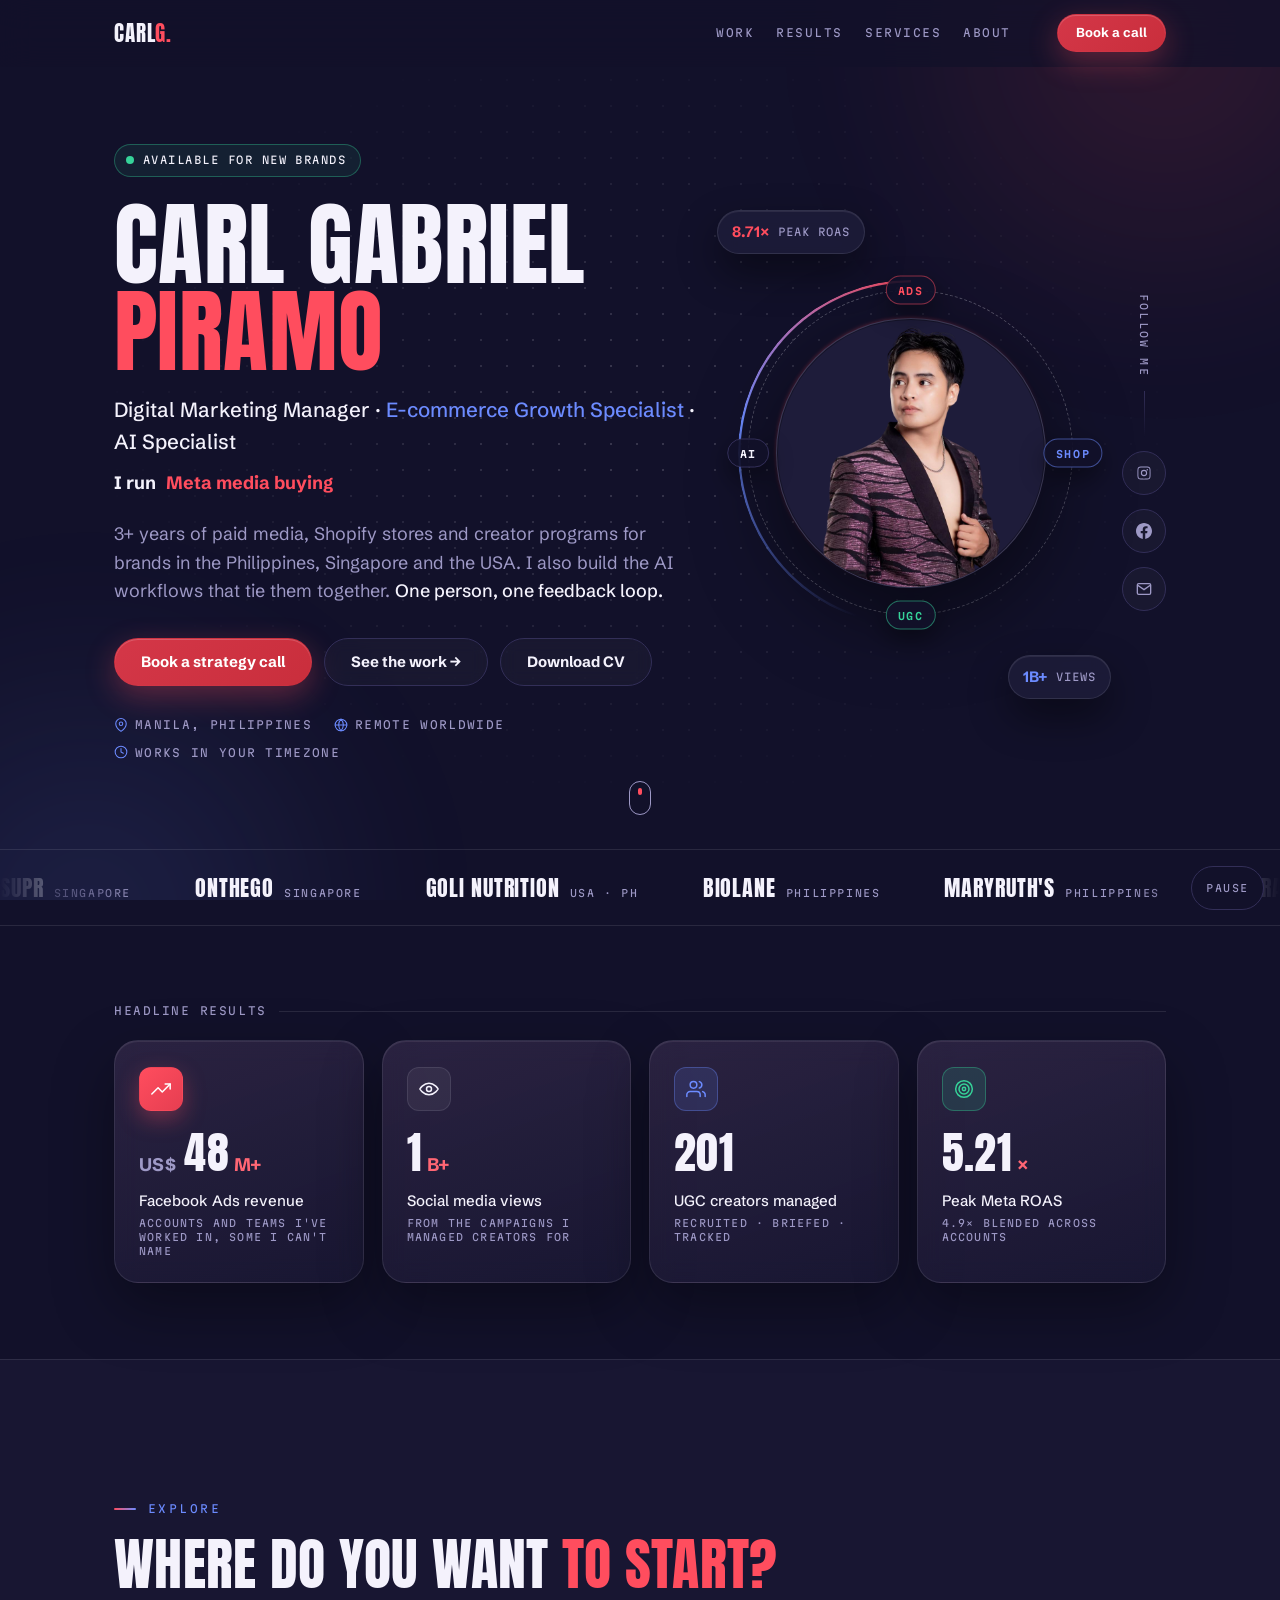
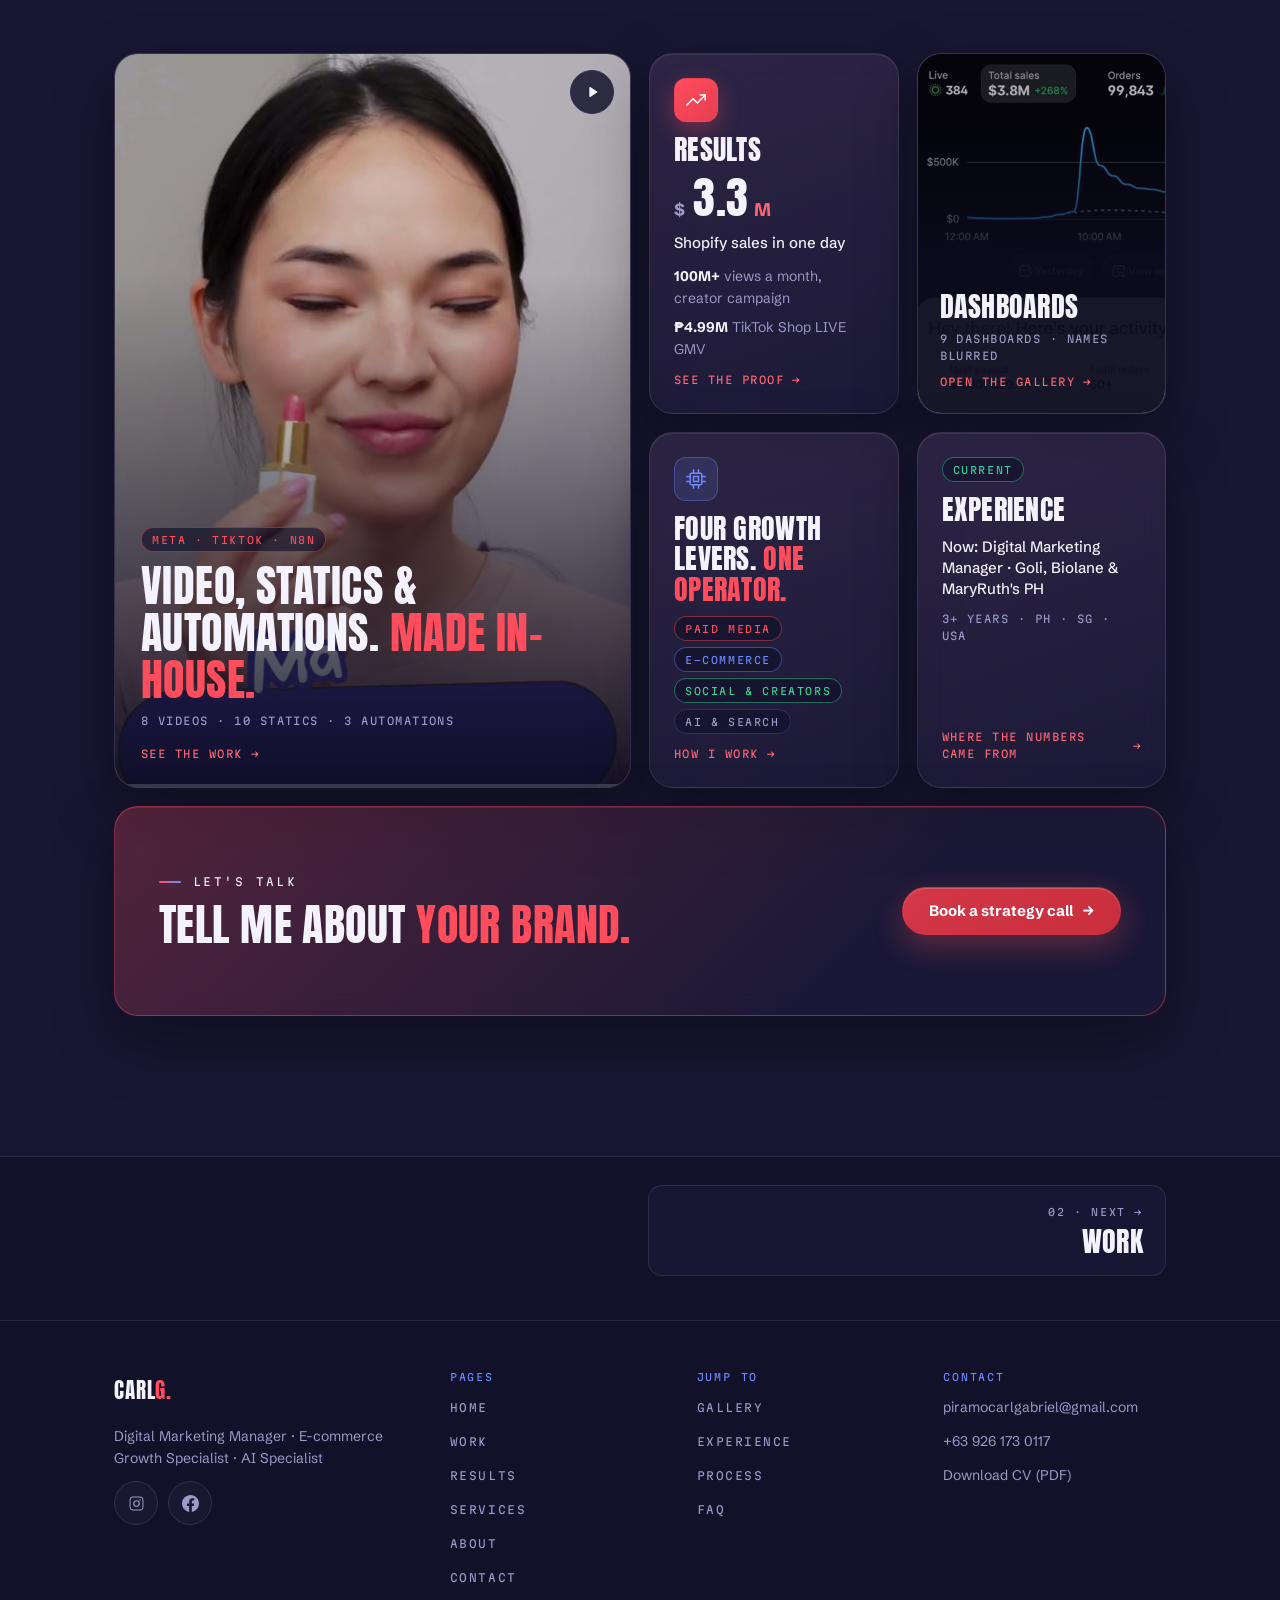
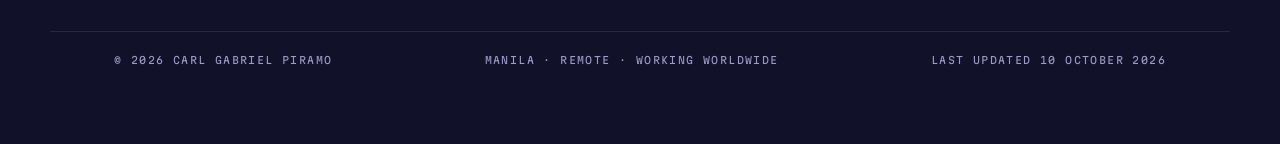
==== commit 222a516c: "Add the three n8n automations to the Work page; one job title everywhere Carl: "add this for my auto" ====
--- a/index.html
+++ b/index.html
@@ -36,7 +36,7 @@
 <meta property="og:image:alt" content="Portrait of Carl Gabriel Piramo">
 <link rel="canonical" href="https://carlgabriel.vercel.app/">
 <!-- seo:jsonld -->
-<script type="application/ld+json">{"@context":"https://schema.org","@graph":[{"@type":"Person","@id":"https://carlgabriel.vercel.app/#person","name":"Carl Gabriel Piramo","alternateName":["Carl G.","Carl Gabriel"],"givenName":"Carl Gabriel","familyName":"Piramo","jobTitle":["Digital Marketing Manager","Freelance Meta Ads Specialist"],"description":"Digital marketing manager and freelance Meta ads specialist based in Manila, Philippines. Runs Meta (Facebook and Instagram) media buying, Shopify stores and CRO, UGC and creator programs, TikTok Shop, Shopee and Lazada, and n8n automation for DTC brands in the Philippines, Singapore and the USA. Peak Meta ROAS 8.71×, blended ROAS 4.9×, 52M+ organic views and ₱2M+ in monthly Shopify sales under management.","image":"https://carlgabriel.vercel.app/assets/media/portrait-carl.png","url":"https://carlgabriel.vercel.app/","email":"piramocarlgabriel@gmail.com","telephone":"+63 926 173 0117","address":{"@type":"PostalAddress","addressLocality":"Manila","addressRegion":"Metro Manila","addressCountry":"PH"},"alumniOf":{"@type":"CollegeOrUniversity","name":"Notre Dame of Dadiangas University"},"knowsAbout":["Meta Ads","Facebook Ads","Instagram Ads","Meta media buying","Creative testing","Retargeting","Meta Pixel","Meta Conversions API","Shopify","Conversion rate optimization (CRO)","Ecommerce marketing","TikTok Shop","Shopee","Lazada","User-generated content (UGC) ads","AI UGC ads","Influencer and affiliate marketing","Short-form video editing","n8n automation","Shopify Admin API","Search engine optimization (SEO)","Generative engine optimization (GEO)","Answer engine optimization (AEO)"],"sameAs":["https://www.instagram.com/crl.gbb","https://www.facebook.com/carl.gabriel.piramo"]},{"@type":"WebSite","@id":"https://carlgabriel.vercel.app/#website","url":"https://carlgabriel.vercel.app/","name":"Carl Gabriel Piramo","alternateName":"Carl G.","inLanguage":"en","publisher":{"@id":"https://carlgabriel.vercel.app/#person"},"about":{"@id":"https://carlgabriel.vercel.app/#person"}},{"@type":"ProfessionalService","@id":"https://carlgabriel.vercel.app/#service","name":"Carl Gabriel Piramo: Meta ads, Shopify and UGC growth","description":"Meta (Facebook and Instagram) ads management, Shopify growth and CRO, TikTok Shop, Shopee and Lazada launches, UGC and creator programs, and AI automation with SEO, GEO and AEO, run by one operator for DTC and ecommerce brands.","url":"https://carlgabriel.vercel.app/services.html","image":"https://carlgabriel.vercel.app/assets/media/portrait-carl.png","founder":{"@id":"https://carlgabriel.vercel.app/#person"},"email":"piramocarlgabriel@gmail.com","telephone":"+63 926 173 0117","address":{"@type":"PostalAddress","addressLocality":"Manila","addressRegion":"Metro Manila","addressCountry":"PH"},"areaServed":"Worldwide","hasOfferCatalog":{"@type":"OfferCatalog","@id":"https://carlgabriel.vercel.app/services.html#catalog","name":"Growth services","itemListElement":[{"@type":"Offer","itemOffered":{"@id":"https://carlgabriel.vercel.app/services.html#meta-ads"}},{"@type":"Offer","itemOffered":{"@id":"https://carlgabriel.vercel.app/services.html#shopify"}},{"@type":"Offer","itemOffered":{"@id":"https://carlgabriel.vercel.app/services.html#ugc"}},{"@type":"Offer","itemOffered":{"@id":"https://carlgabriel.vercel.app/services.html#ai-search"}}]}},{"@type":"WebPage","@id":"https://carlgabriel.vercel.app/#webpage","url":"https://carlgabriel.vercel.app/","name":"Carl Gabriel Piramo | Digital Marketing Manager, Philippines","description":"Digital marketing manager and freelance Meta ads specialist in Manila, Philippines. I run ads, Shopify and UGC for DTC brands: 8.71× peak ROAS.","isPartOf":{"@id":"https://carlgabriel.vercel.app/#website"},"about":{"@id":"https://carlgabriel.vercel.app/#person"},"inLanguage":"en","dateModified":"2026-10-10","primaryImageOfPage":{"@type":"ImageObject","url":"https://carlgabriel.vercel.app/assets/media/portrait-carl.png"}}]}</script>
+<script type="application/ld+json">{"@context":"https://schema.org","@graph":[{"@type":"Person","@id":"https://carlgabriel.vercel.app/#person","name":"Carl Gabriel Piramo","alternateName":["Carl G.","Carl Gabriel"],"givenName":"Carl Gabriel","familyName":"Piramo","jobTitle":["Digital Marketing Manager","E-commerce Growth Specialist","AI Specialist","Freelance Meta Ads Specialist"],"description":"Digital marketing manager and freelance Meta ads specialist based in Manila, Philippines. Runs Meta (Facebook and Instagram) media buying, Shopify stores and CRO, UGC and creator programs, TikTok Shop, Shopee and Lazada, and n8n automation for DTC brands in the Philippines, Singapore and the USA. Peak Meta ROAS 8.71×, blended ROAS 4.9×, 52M+ organic views and ₱2M+ in monthly Shopify sales under management.","image":"https://carlgabriel.vercel.app/assets/media/portrait-carl.png","url":"https://carlgabriel.vercel.app/","email":"piramocarlgabriel@gmail.com","telephone":"+63 926 173 0117","address":{"@type":"PostalAddress","addressLocality":"Manila","addressRegion":"Metro Manila","addressCountry":"PH"},"alumniOf":{"@type":"CollegeOrUniversity","name":"Notre Dame of Dadiangas University"},"knowsAbout":["Meta Ads","Facebook Ads","Instagram Ads","Meta media buying","Creative testing","Retargeting","Meta Pixel","Meta Conversions API","Shopify","Conversion rate optimization (CRO)","Ecommerce marketing","TikTok Shop","Shopee","Lazada","User-generated content (UGC) ads","AI UGC ads","Influencer and affiliate marketing","Short-form video editing","n8n automation","Shopify Admin API","Search engine optimization (SEO)","Generative engine optimization (GEO)","Answer engine optimization (AEO)"],"sameAs":["https://www.instagram.com/crl.gbb","https://www.facebook.com/carl.gabriel.piramo"]},{"@type":"WebSite","@id":"https://carlgabriel.vercel.app/#website","url":"https://carlgabriel.vercel.app/","name":"Carl Gabriel Piramo","alternateName":"Carl G.","inLanguage":"en","publisher":{"@id":"https://carlgabriel.vercel.app/#person"},"about":{"@id":"https://carlgabriel.vercel.app/#person"}},{"@type":"ProfessionalService","@id":"https://carlgabriel.vercel.app/#service","name":"Carl Gabriel Piramo: Meta ads, Shopify and UGC growth","description":"Meta (Facebook and Instagram) ads management, Shopify growth and CRO, TikTok Shop, Shopee and Lazada launches, UGC and creator programs, and AI automation with SEO, GEO and AEO, run by one operator for DTC and ecommerce brands.","url":"https://carlgabriel.vercel.app/services.html","image":"https://carlgabriel.vercel.app/assets/media/portrait-carl.png","founder":{"@id":"https://carlgabriel.vercel.app/#person"},"email":"piramocarlgabriel@gmail.com","telephone":"+63 926 173 0117","address":{"@type":"PostalAddress","addressLocality":"Manila","addressRegion":"Metro Manila","addressCountry":"PH"},"areaServed":"Worldwide","hasOfferCatalog":{"@type":"OfferCatalog","@id":"https://carlgabriel.vercel.app/services.html#catalog","name":"Growth services","itemListElement":[{"@type":"Offer","itemOffered":{"@id":"https://carlgabriel.vercel.app/services.html#meta-ads"}},{"@type":"Offer","itemOffered":{"@id":"https://carlgabriel.vercel.app/services.html#shopify"}},{"@type":"Offer","itemOffered":{"@id":"https://carlgabriel.vercel.app/services.html#ugc"}},{"@type":"Offer","itemOffered":{"@id":"https://carlgabriel.vercel.app/services.html#ai-search"}}]}},{"@type":"WebPage","@id":"https://carlgabriel.vercel.app/#webpage","url":"https://carlgabriel.vercel.app/","name":"Carl Gabriel Piramo | Digital Marketing Manager, Philippines","description":"Digital marketing manager and freelance Meta ads specialist in Manila, Philippines. I run ads, Shopify and UGC for DTC brands: 8.71× peak ROAS.","isPartOf":{"@id":"https://carlgabriel.vercel.app/#website"},"about":{"@id":"https://carlgabriel.vercel.app/#person"},"inLanguage":"en","dateModified":"2026-10-10","primaryImageOfPage":{"@type":"ImageObject","url":"https://carlgabriel.vercel.app/assets/media/portrait-carl.png"}}]}</script>
 <!-- /seo:jsonld -->
 <link rel="expect" href="#explore" blocking="render">
 <!-- shell:head -->
@@ -44,7 +44,7 @@
 <link rel="preconnect" href="https://fonts.googleapis.com">
 <link rel="preconnect" href="https://fonts.gstatic.com" crossorigin>
 <link href="https://fonts.googleapis.com/css2?family=Anton&family=Schibsted+Grotesk:wght@400;500;700&family=Martian+Mono:wght@400;600&display=swap" rel="stylesheet">
-<link rel="stylesheet" href="styles.css?v=14">
+<link rel="stylesheet" href="styles.css?v=15">
 <script type="speculationrules">
 {"prefetch":[{"source":"document","where":{"and":[{"selector_matches":"a[href$='.html'], a[href='./']"},{"not":{"selector_matches":"[download], [target='_blank']"}}]},"eagerness":"moderate"}]}
 </script>
@@ -115,7 +115,7 @@
     <div class="nav-menu" id="navMenu">
       <ul class="nav-links">
         <li class="nav-home" style="--i:0"><a href="./" data-nav="home" aria-current="page">Home</a></li>
-        <li style="--i:1"><a href="work.html" data-nav="work">Creatives</a></li>
+        <li style="--i:1"><a href="work.html" data-nav="work">Work</a></li>
         <li style="--i:2"><a href="results.html" data-nav="results">Results</a></li>
         <li style="--i:3"><a href="services.html" data-nav="services">Services</a></li>
         <li style="--i:4"><a href="about.html" data-nav="about">About</a></li>
@@ -139,7 +139,7 @@
     <div class="hero-copy">
       <p class="welcome snap-in d1"><i class="pulse-dot" aria-hidden="true"></i>Available for new brands</p>
       <h1 class="hero-name snap-in d1" data-split>Carl Gabriel <span class="ac">Piramo</span></h1>
-      <p class="hero-role snap-in d2">Digital Marketing &amp; <span>E-commerce Growth</span> Manager</p>
+      <p class="hero-role snap-in d2">Digital Marketing Manager · <span>E-commerce Growth Specialist</span> · AI Specialist</p>
       <p class="hero-run snap-in d2"><b>I run</b>
         <span class="sr-only">Meta media buying, Shopify growth &amp; CRO, UGC &amp; creator programs, AI marketing automation and marketplace launches</span>
         <span class="rotator" aria-hidden="true">
@@ -153,7 +153,7 @@
       <p class="lede snap-in d3">3+ years of paid media, Shopify stores and creator programs for brands in the Philippines, Singapore and the USA. I also build the AI workflows that tie them together. <strong>One person, one feedback loop.</strong></p>
       <div class="hero-ctas snap-in d4">
         <a class="btn btn--primary magnet" href="contact.html">Book a strategy call</a>
-        <a class="btn btn--ghost magnet" href="work.html">View creatives →</a>
+        <a class="btn btn--ghost magnet" href="work.html">See the work →</a>
         <a class="btn btn--ghost magnet" href="assets/Carl-Gabriel-Piramo-CV.pdf" download>Download CV</a>
       </div>
       <ul class="hero-meta snap-in d5">
@@ -297,10 +297,10 @@
           <span class="vframe-bar" aria-hidden="true"><i></i></span>
         </div>
         <div class="tile-body">
-          <span class="chip chip--accent">Meta &amp; TikTok</span>
-          <h3 class="tile-title"><a class="tile-link" id="tl-work" aria-labelledby="tl-work tg-work" href="work.html"><span data-vt="vt-work">Short-form video &amp; statics. <em>Made in-house.</em></span></a></h3>
-          <p class="tile-meta">8 videos · 10 statics</p>
-          <span class="tile-go" aria-hidden="true"><span id="tg-work">See the creatives</span> →</span>
+          <span class="chip chip--accent">Meta · TikTok · n8n</span>
+          <h3 class="tile-title"><a class="tile-link" id="tl-work" aria-labelledby="tl-work tg-work" href="work.html"><span data-vt="vt-work">Video, statics &amp; automations. <em>Made in-house.</em></span></a></h3>
+          <p class="tile-meta">8 videos · 10 statics · 3 automations</p>
+          <span class="tile-go" aria-hidden="true"><span id="tg-work">See the work</span> →</span>
         </div>
       </article>
 
@@ -357,7 +357,7 @@
 </section>
 
 <nav class="pager wrap" aria-label="More pages">
-  <a class="pager-next" href="work.html"><small>02 · Next →</small><b>Creatives</b></a>
+  <a class="pager-next" href="work.html"><small>02 · Next →</small><b>Work</b></a>
 </nav>
 
 </main>
@@ -367,7 +367,7 @@
   <div class="wrap footer-grid">
     <div class="footer-brand">
       <a class="brand" href="./">CARL<b>G.</b></a>
-      <p class="footer-tag">Digital Marketing &amp; E-commerce Growth Manager</p>
+      <p class="footer-tag">Digital Marketing Manager · E-commerce Growth Specialist · AI Specialist</p>
       <div class="footer-social" role="group" aria-label="Social links">
         <a href="https://www.instagram.com/crl.gbb" target="_blank" rel="noopener" aria-label="Instagram">
           <svg viewBox="0 0 24 24" fill="currentColor" width="17" height="17" aria-hidden="true"><path d="M12 2.16c3.2 0 3.58.01 4.85.07 3.25.15 4.77 1.69 4.92 4.92.06 1.27.07 1.65.07 4.85s-.01 3.58-.07 4.85c-.15 3.22-1.66 4.77-4.92 4.92-1.27.06-1.65.07-4.85.07s-3.58-.01-4.85-.07c-3.26-.15-4.77-1.7-4.92-4.92-.06-1.27-.07-1.65-.07-4.85s.01-3.58.07-4.85C2.38 3.92 3.9 2.38 7.15 2.23 8.42 2.17 8.8 2.16 12 2.16Zm0 1.44c-3.14 0-3.51.01-4.75.07-2.5.11-3.5 1.13-3.61 3.61-.06 1.24-.07 1.61-.07 4.75s.01 3.51.07 4.75c.11 2.48 1.11 3.5 3.61 3.61 1.24.06 1.61.07 4.75.07s3.51-.01 4.75-.07c2.5-.11 3.5-1.13 3.61-3.61.06-1.24.07-1.61.07-4.75s-.01-3.51-.07-4.75c-.11-2.48-1.11-3.5-3.61-3.61-1.24-.06-1.61-.07-4.75-.07Zm0 3.68a4.72 4.72 0 1 1 0 9.44 4.72 4.72 0 0 1 0-9.44Zm0 7.79a3.07 3.07 0 1 0 0-6.14 3.07 3.07 0 0 0 0 6.14Zm6.01-7.98a1.1 1.1 0 1 1-2.2 0 1.1 1.1 0 0 1 2.2 0Z"/></svg>
@@ -381,7 +381,7 @@
       <p class="footer-h">Pages</p>
       <ul class="footer-links">
         <li><a href="./">Home</a></li>
-        <li><a href="work.html">Creatives</a></li>
+        <li><a href="work.html">Work</a></li>
         <li><a href="results.html">Results</a></li>
         <li><a href="services.html">Services</a></li>
         <li><a href="about.html">About</a></li>
--- a/styles.css
+++ b/styles.css
@@ -749,6 +749,23 @@
   font-size:clamp(20px,2.4vw,28px);margin-bottom:8px;
 }
 .work-group > p{color:var(--mute);max-width:520px;margin-bottom:24px}
+
+/* Automations: three n8n canvases, each a card with the screenshot (opens the lightbox),
+   what it does in plain words, and the stack it runs on */
+.autos{margin-top:clamp(48px,7vw,72px)}
+.autos-grid{display:grid;grid-template-columns:repeat(3,minmax(0,1fr));gap:18px}
+.auto{display:flex;flex-direction:column;padding:0;overflow:hidden}
+.auto-shot{position:relative;display:block;aspect-ratio:2/1;overflow:hidden;background:var(--bg-2);border-bottom:1px solid var(--edge)}
+.auto-shot img{width:100%;height:100%;object-fit:cover;object-position:center;transition:transform .7s var(--ease-out)}
+.auto:hover .auto-shot img,.auto-shot:focus-visible img{transform:scale(1.05)}
+.auto-shot:focus-visible{outline:2px solid var(--accent);outline-offset:-4px}
+.auto:hover .gal-zoom,.auto-shot:focus-visible .gal-zoom{opacity:1;transform:none;border-color:rgba(var(--accent-rgb),.6)}
+.auto-body{display:flex;flex-direction:column;gap:12px;padding:20px 22px 24px}
+.auto-body p{color:var(--mute);font-size:15px;line-height:1.55}
+.auto-stack{display:flex;flex-wrap:wrap;gap:6px;margin-top:auto;padding-top:4px}
+@media (max-width:999px){.autos-grid{grid-template-columns:minmax(0,1fr)}}
+/* four tabs (All, Video, Static, Automation) must fit a 375px phone inside the pill */
+@media (max-width:480px){.work-tabs .seg-btn{padding-inline:11px;letter-spacing:.08em}}
 .stills-track{
   display:grid;grid-auto-flow:column;grid-auto-columns:clamp(150px,18vw,200px);gap:14px;
   overflow-x:auto;overflow-y:hidden;overscroll-behavior-x:contain;
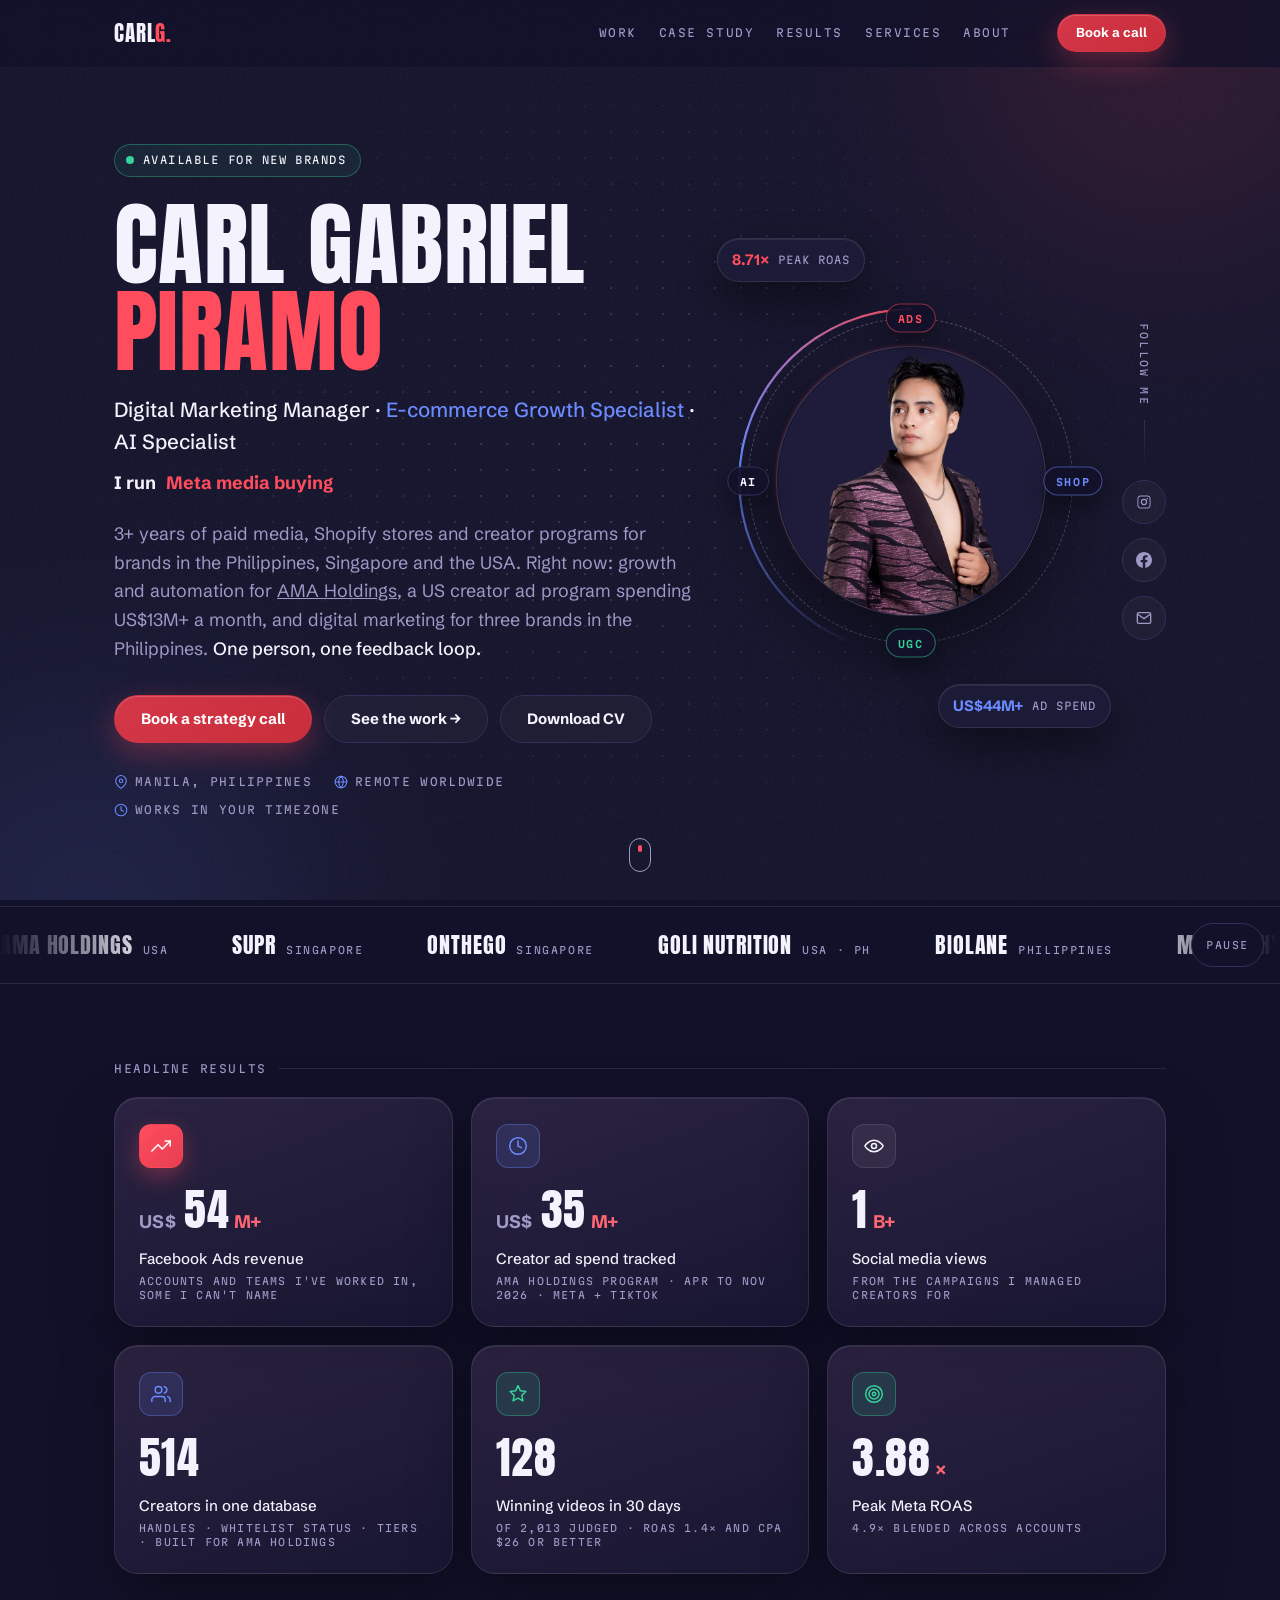
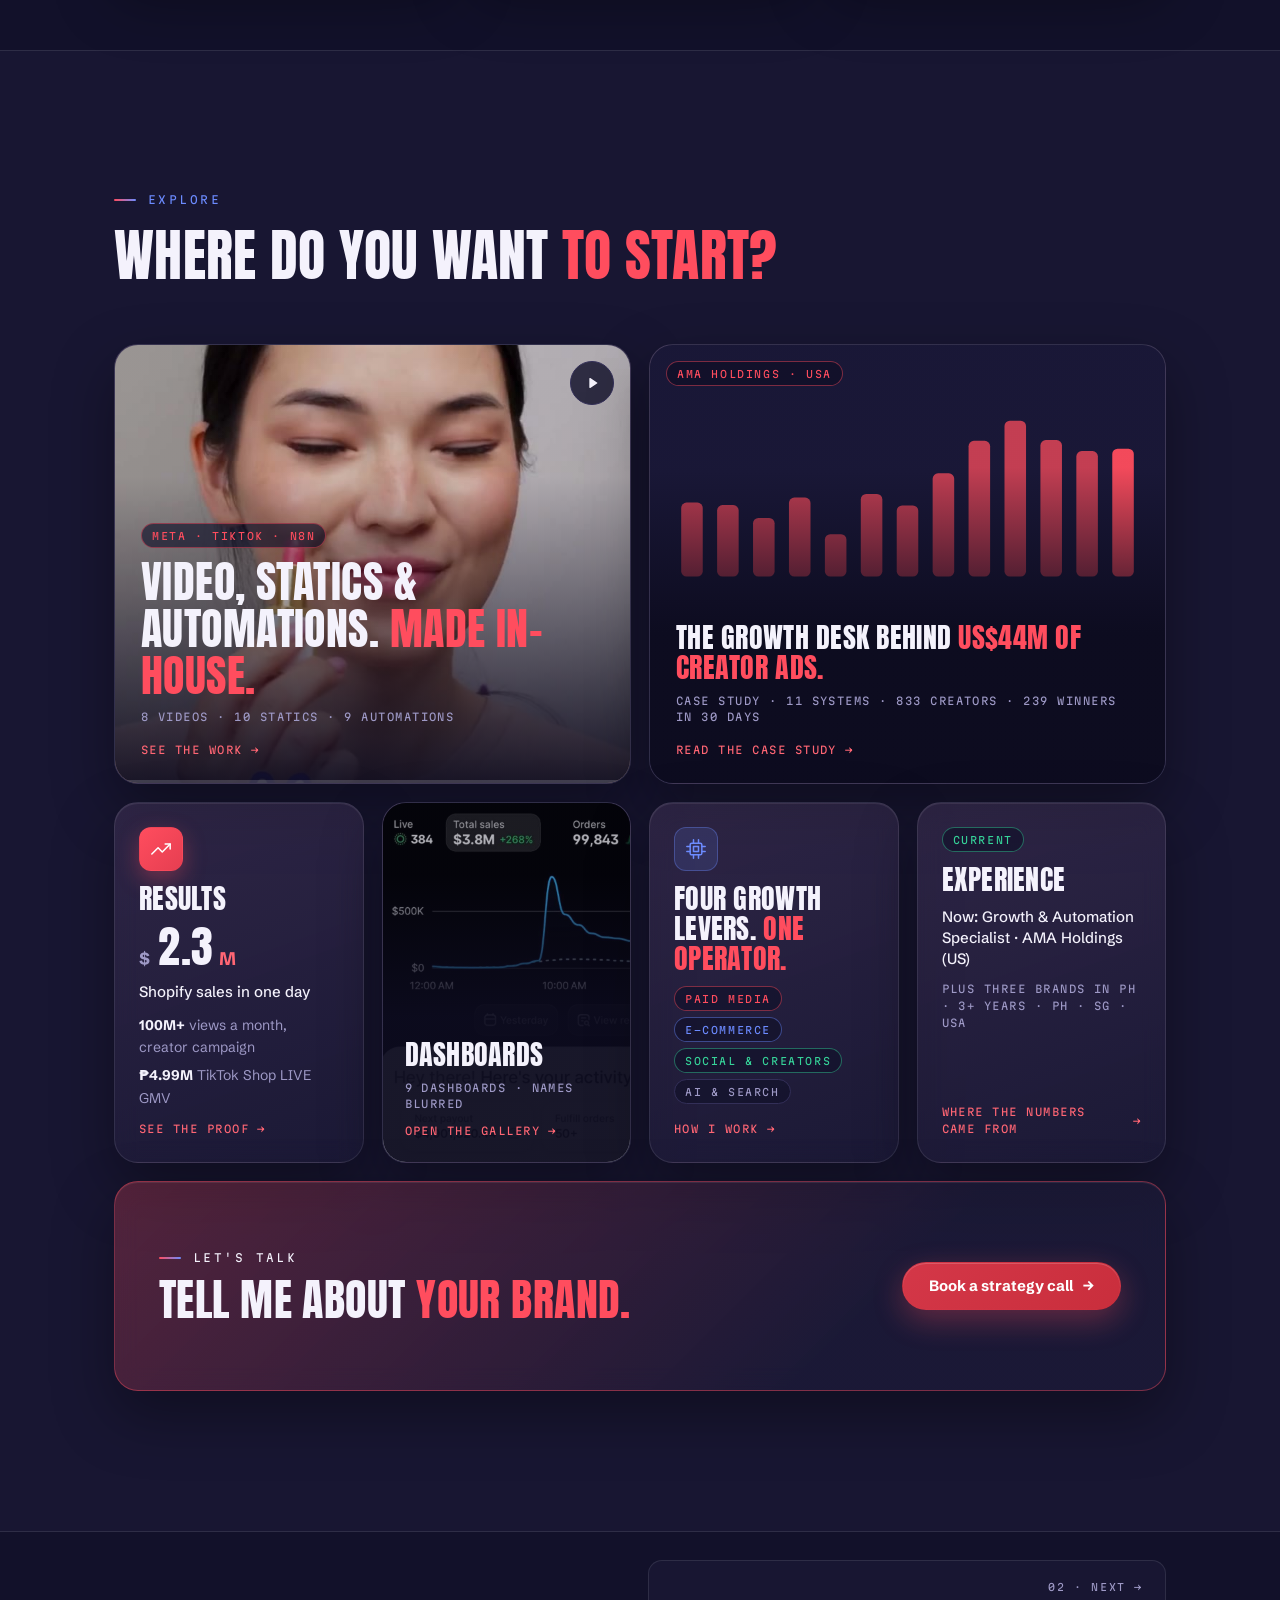
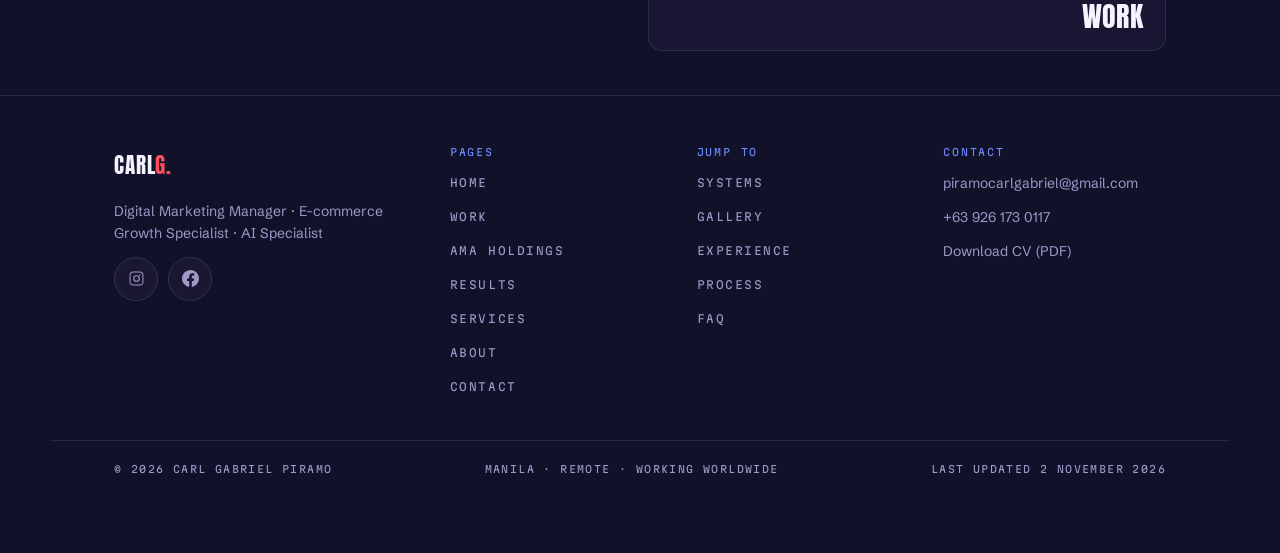
==== commit fb50e82f: "Add the AMA Holdings case study and put the numbers on every page Carl: "improve my portfolio, front" ====
--- a/index.html
+++ b/index.html
@@ -36,7 +36,7 @@
 <meta property="og:image:alt" content="Portrait of Carl Gabriel Piramo">
 <link rel="canonical" href="https://carlgabriel.vercel.app/">
 <!-- seo:jsonld -->
-<script type="application/ld+json">{"@context":"https://schema.org","@graph":[{"@type":"Person","@id":"https://carlgabriel.vercel.app/#person","name":"Carl Gabriel Piramo","alternateName":["Carl G.","Carl Gabriel"],"givenName":"Carl Gabriel","familyName":"Piramo","jobTitle":["Digital Marketing Manager","E-commerce Growth Specialist","AI Specialist","Freelance Meta Ads Specialist"],"description":"Digital marketing manager and freelance Meta ads specialist based in Manila, Philippines. Runs Meta (Facebook and Instagram) media buying, Shopify stores and CRO, UGC and creator programs, TikTok Shop, Shopee and Lazada, and n8n automation for DTC brands in the Philippines, Singapore and the USA. Peak Meta ROAS 8.71×, blended ROAS 4.9×, 52M+ organic views and ₱2M+ in monthly Shopify sales under management.","image":"https://carlgabriel.vercel.app/assets/media/portrait-carl.png","url":"https://carlgabriel.vercel.app/","email":"piramocarlgabriel@gmail.com","telephone":"+63 926 173 0117","address":{"@type":"PostalAddress","addressLocality":"Manila","addressRegion":"Metro Manila","addressCountry":"PH"},"alumniOf":{"@type":"CollegeOrUniversity","name":"Notre Dame of Dadiangas University"},"knowsAbout":["Meta Ads","Facebook Ads","Instagram Ads","Meta media buying","Creative testing","Retargeting","Meta Pixel","Meta Conversions API","Shopify","Conversion rate optimization (CRO)","Ecommerce marketing","TikTok Shop","Shopee","Lazada","User-generated content (UGC) ads","AI UGC ads","Influencer and affiliate marketing","Short-form video editing","n8n automation","Shopify Admin API","Search engine optimization (SEO)","Generative engine optimization (GEO)","Answer engine optimization (AEO)"],"sameAs":["https://www.instagram.com/crl.gbb","https://www.facebook.com/carl.gabriel.piramo"]},{"@type":"WebSite","@id":"https://carlgabriel.vercel.app/#website","url":"https://carlgabriel.vercel.app/","name":"Carl Gabriel Piramo","alternateName":"Carl G.","inLanguage":"en","publisher":{"@id":"https://carlgabriel.vercel.app/#person"},"about":{"@id":"https://carlgabriel.vercel.app/#person"}},{"@type":"ProfessionalService","@id":"https://carlgabriel.vercel.app/#service","name":"Carl Gabriel Piramo: Meta ads, Shopify and UGC growth","description":"Meta (Facebook and Instagram) ads management, Shopify growth and CRO, TikTok Shop, Shopee and Lazada launches, UGC and creator programs, and AI automation with SEO, GEO and AEO, run by one operator for DTC and ecommerce brands.","url":"https://carlgabriel.vercel.app/services.html","image":"https://carlgabriel.vercel.app/assets/media/portrait-carl.png","founder":{"@id":"https://carlgabriel.vercel.app/#person"},"email":"piramocarlgabriel@gmail.com","telephone":"+63 926 173 0117","address":{"@type":"PostalAddress","addressLocality":"Manila","addressRegion":"Metro Manila","addressCountry":"PH"},"areaServed":"Worldwide","hasOfferCatalog":{"@type":"OfferCatalog","@id":"https://carlgabriel.vercel.app/services.html#catalog","name":"Growth services","itemListElement":[{"@type":"Offer","itemOffered":{"@id":"https://carlgabriel.vercel.app/services.html#meta-ads"}},{"@type":"Offer","itemOffered":{"@id":"https://carlgabriel.vercel.app/services.html#shopify"}},{"@type":"Offer","itemOffered":{"@id":"https://carlgabriel.vercel.app/services.html#ugc"}},{"@type":"Offer","itemOffered":{"@id":"https://carlgabriel.vercel.app/services.html#ai-search"}}]}},{"@type":"WebPage","@id":"https://carlgabriel.vercel.app/#webpage","url":"https://carlgabriel.vercel.app/","name":"Carl Gabriel Piramo | Digital Marketing Manager, Philippines","description":"Digital marketing manager and freelance Meta ads specialist in Manila, Philippines. I run ads, Shopify and UGC for DTC brands: 8.71× peak ROAS.","isPartOf":{"@id":"https://carlgabriel.vercel.app/#website"},"about":{"@id":"https://carlgabriel.vercel.app/#person"},"inLanguage":"en","dateModified":"2026-10-10","primaryImageOfPage":{"@type":"ImageObject","url":"https://carlgabriel.vercel.app/assets/media/portrait-carl.png"}}]}</script>
+<script type="application/ld+json">{"@context":"https://schema.org","@graph":[{"@type":"Person","@id":"https://carlgabriel.vercel.app/#person","name":"Carl Gabriel Piramo","alternateName":["Carl G.","Carl Gabriel"],"givenName":"Carl Gabriel","familyName":"Piramo","jobTitle":["Digital Marketing Manager","Growth and Automation Specialist","E-commerce Growth Specialist","AI Specialist","Freelance Meta Ads Specialist"],"description":"Digital marketing manager and freelance Meta ads specialist based in Manila, Philippines. Runs Meta (Facebook and Instagram) media buying, Shopify stores and CRO, UGC and creator programs, TikTok Shop, Shopee and Lazada, and n8n automation for DTC brands in the Philippines, Singapore and the USA. Since October 2026 also the growth and automation specialist for AMA Holdings (USA), a creator ad program with 800+ creators, where he built the video pipeline, ad feeds, creator database and team knowledge bot. Peak Meta ROAS 8.71×, blended ROAS 4.9×, 52M+ organic views and ₱2M+ in monthly Shopify sales under management.","image":"https://carlgabriel.vercel.app/assets/media/portrait-carl.png","url":"https://carlgabriel.vercel.app/","email":"piramocarlgabriel@gmail.com","telephone":"+63 926 173 0117","address":{"@type":"PostalAddress","addressLocality":"Manila","addressRegion":"Metro Manila","addressCountry":"PH"},"alumniOf":{"@type":"CollegeOrUniversity","name":"Notre Dame of Dadiangas University"},"knowsAbout":["Meta Ads","Facebook Ads","Instagram Ads","Meta media buying","Creative testing","Retargeting","Meta Pixel","Meta Conversions API","Shopify","Conversion rate optimization (CRO)","Ecommerce marketing","TikTok Shop","Shopee","Lazada","User-generated content (UGC) ads","AI UGC ads","Influencer and affiliate marketing","Short-form video editing","n8n automation","Shopify Admin API","Search engine optimization (SEO)","Generative engine optimization (GEO)","Answer engine optimization (AEO)","Marketing automation","Creator program operations","Supabase","Vercel","Claude API","Marketing dashboards and reporting"],"sameAs":["https://www.instagram.com/crl.gbb","https://www.facebook.com/carl.gabriel.piramo"]},{"@type":"WebSite","@id":"https://carlgabriel.vercel.app/#website","url":"https://carlgabriel.vercel.app/","name":"Carl Gabriel Piramo","alternateName":"Carl G.","inLanguage":"en","publisher":{"@id":"https://carlgabriel.vercel.app/#person"},"about":{"@id":"https://carlgabriel.vercel.app/#person"}},{"@type":"ProfessionalService","@id":"https://carlgabriel.vercel.app/#service","name":"Carl Gabriel Piramo: Meta ads, Shopify and UGC growth","description":"Meta (Facebook and Instagram) ads management, Shopify growth and CRO, TikTok Shop, Shopee and Lazada launches, UGC and creator programs, and AI automation with SEO, GEO and AEO, run by one operator for DTC and ecommerce brands.","url":"https://carlgabriel.vercel.app/services.html","image":"https://carlgabriel.vercel.app/assets/media/portrait-carl.png","founder":{"@id":"https://carlgabriel.vercel.app/#person"},"email":"piramocarlgabriel@gmail.com","telephone":"+63 926 173 0117","address":{"@type":"PostalAddress","addressLocality":"Manila","addressRegion":"Metro Manila","addressCountry":"PH"},"areaServed":"Worldwide","hasOfferCatalog":{"@type":"OfferCatalog","@id":"https://carlgabriel.vercel.app/services.html#catalog","name":"Growth services","itemListElement":[{"@type":"Offer","itemOffered":{"@id":"https://carlgabriel.vercel.app/services.html#meta-ads"}},{"@type":"Offer","itemOffered":{"@id":"https://carlgabriel.vercel.app/services.html#shopify"}},{"@type":"Offer","itemOffered":{"@id":"https://carlgabriel.vercel.app/services.html#ugc"}},{"@type":"Offer","itemOffered":{"@id":"https://carlgabriel.vercel.app/services.html#ai-search"}}]}},{"@type":"WebPage","@id":"https://carlgabriel.vercel.app/#webpage","url":"https://carlgabriel.vercel.app/","name":"Carl Gabriel Piramo | Digital Marketing Manager, Philippines","description":"Digital marketing manager and freelance Meta ads specialist in Manila, Philippines. I run ads, Shopify and UGC for DTC brands: 8.71× peak ROAS.","isPartOf":{"@id":"https://carlgabriel.vercel.app/#website"},"about":{"@id":"https://carlgabriel.vercel.app/#person"},"inLanguage":"en","dateModified":"2026-11-02","primaryImageOfPage":{"@type":"ImageObject","url":"https://carlgabriel.vercel.app/assets/media/portrait-carl.png"}}]}</script>
 <!-- /seo:jsonld -->
 <link rel="expect" href="#explore" blocking="render">
 <!-- shell:head -->
@@ -44,7 +44,7 @@
 <link rel="preconnect" href="https://fonts.googleapis.com">
 <link rel="preconnect" href="https://fonts.gstatic.com" crossorigin>
 <link href="https://fonts.googleapis.com/css2?family=Anton&family=Schibsted+Grotesk:wght@400;500;700&family=Martian+Mono:wght@400;600&display=swap" rel="stylesheet">
-<link rel="stylesheet" href="styles.css?v=15">
+<link rel="stylesheet" href="styles.css?v=16">
 <script type="speculationrules">
 {"prefetch":[{"source":"document","where":{"and":[{"selector_matches":"a[href$='.html'], a[href='./']"},{"not":{"selector_matches":"[download], [target='_blank']"}}]},"eagerness":"moderate"}]}
 </script>
@@ -54,7 +54,7 @@
    Home, and never when the navigation lands on a #section. Arriving through a
    transition skips the banner's own load choreography (.vt-arrive). */
 (function () {
-  var TARGETS = { 'work.html': 1, 'results.html': 1, 'services.html': 1, 'contact.html': 1 };
+  var TARGETS = { 'work.html': 1, 'ama-holdings.html': 1, 'results.html': 1, 'services.html': 1, 'contact.html': 1 };
   function file(url) {
     var p;
     try { p = new URL(url, location.href).pathname; } catch (e) { return ''; }
@@ -102,6 +102,7 @@
 <div class="ambient" aria-hidden="true">
   <i class="glow glow--a"></i>
   <i class="glow glow--b"></i>
+  <i class="grain"></i>
 </div>
 
 <nav class="nav" aria-label="Main">
@@ -116,9 +117,10 @@
       <ul class="nav-links">
         <li class="nav-home" style="--i:0"><a href="./" data-nav="home" aria-current="page">Home</a></li>
         <li style="--i:1"><a href="work.html" data-nav="work">Work</a></li>
-        <li style="--i:2"><a href="results.html" data-nav="results">Results</a></li>
-        <li style="--i:3"><a href="services.html" data-nav="services">Services</a></li>
-        <li style="--i:4"><a href="about.html" data-nav="about">About</a></li>
+        <li style="--i:2"><a href="ama-holdings.html" data-nav="ama">Case study</a></li>
+        <li style="--i:3"><a href="results.html" data-nav="results">Results</a></li>
+        <li style="--i:4"><a href="services.html" data-nav="services">Services</a></li>
+        <li style="--i:5"><a href="about.html" data-nav="about">About</a></li>
       </ul>
       <a class="btn btn--primary btn--sm nav-cta" href="contact.html" data-nav="contact">Book a call</a>
     </div>
@@ -150,7 +152,7 @@
           <span class="rot-item">Marketplace launches</span>
         </span>
       </p>
-      <p class="lede snap-in d3">3+ years of paid media, Shopify stores and creator programs for brands in the Philippines, Singapore and the USA. I also build the AI workflows that tie them together. <strong>One person, one feedback loop.</strong></p>
+      <p class="lede snap-in d3">3+ years of paid media, Shopify stores and creator programs for brands in the Philippines, Singapore and the USA. Right now: growth and automation for <a href="ama-holdings.html">AMA Holdings</a>, a US creator ad program spending US$13M+ a month, and digital marketing for three brands in the Philippines. <strong>One person, one feedback loop.</strong></p>
       <div class="hero-ctas snap-in d4">
         <a class="btn btn--primary magnet" href="contact.html">Book a strategy call</a>
         <a class="btn btn--ghost magnet" href="work.html">See the work →</a>
@@ -191,7 +193,7 @@
         <span class="float-pill"><b>8.71×</b> peak ROAS</span>
       </div>
       <div class="float float--b" data-depth=".4">
-        <span class="float-pill"><b>1B+</b> views</span>
+        <span class="float-pill"><b>US$44M+</b> ad spend</span>
       </div>
     </div>
 
@@ -223,6 +225,7 @@
   <div class="ticker-viewport">
   <div class="ticker-track">
     <ul class="ticker-list">
+      <li>AMA Holdings<span class="ticker-tag">USA</span></li>
       <li>SUPR<span class="ticker-tag">Singapore</span></li>
       <li>ONTHEGO<span class="ticker-tag">Singapore</span></li>
       <li>Goli Nutrition<span class="ticker-tag">USA · PH</span></li>
@@ -231,6 +234,7 @@
       <li>JP Franklin<span class="ticker-tag">Automotive</span></li>
     </ul>
     <ul class="ticker-list" aria-hidden="true">
+      <li>AMA Holdings<span class="ticker-tag">USA</span></li>
       <li>SUPR<span class="ticker-tag">Singapore</span></li>
       <li>ONTHEGO<span class="ticker-tag">Singapore</span></li>
       <li>Goli Nutrition<span class="ticker-tag">USA · PH</span></li>
@@ -251,21 +255,31 @@
 <section class="stats" id="results" aria-labelledby="resultsTitle">
   <div class="wrap">
     <h2 class="sub-head mono-line reveal" id="resultsTitle">Headline results</h2>
-    <div class="stats-grid" data-stagger="90">
+    <div class="stats-grid stats-grid--6" data-stagger="90">
       <article class="stat card card--lift">
         <span class="ic-tile ic-tile--solid" aria-hidden="true"><svg viewBox="0 0 24 24" fill="none" stroke="currentColor" stroke-width="1.8" stroke-linecap="round" stroke-linejoin="round"><path d="M23 6l-9.5 9.5-5-5L1 18"/><path d="M17 6h6v6"/></svg></span>
         <span class="stat-num"><span class="pre">US$</span><span class="val" data-count="60">60</span><span class="suf">M+</span></span>
         <span class="stat-label">Facebook Ads revenue<i>Accounts and teams I've worked in, some I can't name</i></span>
       </article>
       <article class="stat card card--lift">
+        <span class="ic-tile ic-tile--blue" aria-hidden="true"><svg viewBox="0 0 24 24" fill="none" stroke="currentColor" stroke-width="1.8" stroke-linecap="round" stroke-linejoin="round"><circle cx="12" cy="12" r="10"/><path d="M12 6v6l4 2"/></svg></span>
+        <span class="stat-num"><span class="pre">US$</span><span class="val" data-count="44">44</span><span class="suf">M+</span></span>
+        <span class="stat-label">Creator ad spend tracked<i>AMA Holdings program · Apr to Nov 2026 · Meta + TikTok</i></span>
+      </article>
+      <article class="stat card card--lift">
         <span class="ic-tile" aria-hidden="true"><svg viewBox="0 0 24 24" fill="none" stroke="currentColor" stroke-width="1.8" stroke-linecap="round" stroke-linejoin="round"><path d="M1 12s4-7 11-7 11 7 11 7-4 7-11 7-11-7-11-7Z"/><circle cx="12" cy="12" r="3"/></svg></span>
         <span class="stat-num"><span class="val" data-count="1">1</span><span class="suf">B+</span></span>
         <span class="stat-label">Social media views<i>From the campaigns I managed creators for</i></span>
       </article>
       <article class="stat card card--lift">
         <span class="ic-tile ic-tile--blue" aria-hidden="true"><svg viewBox="0 0 24 24" fill="none" stroke="currentColor" stroke-width="1.8" stroke-linecap="round" stroke-linejoin="round"><path d="M17 21v-2a4 4 0 0 0-4-4H5a4 4 0 0 0-4 4v2"/><circle cx="9" cy="7" r="4"/><path d="M23 21v-2a4 4 0 0 0-3-3.87"/><path d="M16 3.13a4 4 0 0 1 0 7.75"/></svg></span>
-        <span class="stat-num"><span class="val" data-count="300">300</span></span>
-        <span class="stat-label">UGC creators managed<i>Recruited · briefed · tracked</i></span>
+        <span class="stat-num"><span class="val" data-count="833">833</span></span>
+        <span class="stat-label">Creators in one database<i>Handles · whitelist status · tiers · built for AMA Holdings</i></span>
+      </article>
+      <article class="stat card card--lift">
+        <span class="ic-tile ic-tile--win" aria-hidden="true"><svg viewBox="0 0 24 24" fill="none" stroke="currentColor" stroke-width="1.8" stroke-linecap="round" stroke-linejoin="round"><path d="m12 2 2.9 6.2 6.6.8-4.9 4.6 1.3 6.6L12 17l-5.9 3.2 1.3-6.6L2.5 9l6.6-.8Z"/></svg></span>
+        <span class="stat-num"><span class="val" data-count="239">239</span></span>
+        <span class="stat-label">Winning videos in 30 days<i>Of 2,013 judged · ROAS 1.4× and CPA $26 or better</i></span>
       </article>
       <article class="stat card card--lift">
         <span class="ic-tile ic-tile--win" aria-hidden="true"><svg viewBox="0 0 24 24" fill="none" stroke="currentColor" stroke-width="1.8" stroke-linecap="round" stroke-linejoin="round"><circle cx="12" cy="12" r="10"/><circle cx="12" cy="12" r="6"/><circle cx="12" cy="12" r="2"/></svg></span>
@@ -299,8 +313,18 @@
         <div class="tile-body">
           <span class="chip chip--accent">Meta · TikTok · n8n</span>
           <h3 class="tile-title"><a class="tile-link" id="tl-work" aria-labelledby="tl-work tg-work" href="work.html"><span data-vt="vt-work">Video, statics &amp; automations. <em>Made in-house.</em></span></a></h3>
-          <p class="tile-meta">8 videos · 10 statics · 3 automations</p>
+          <p class="tile-meta">8 videos · 10 statics · 9 automations</p>
           <span class="tile-go" aria-hidden="true"><span id="tg-work">See the work</span> →</span>
+        </div>
+      </article>
+
+      <article class="tile tile--case card card--lift">
+        <div class="tape" aria-hidden="true"><svg viewBox="0 0 260 100" aria-hidden="true" focusable="false"><rect x="4.0" y="58.8" width="12" height="41.2" rx="3" style="--i:0"/><rect x="24.0" y="60.2" width="12" height="39.8" rx="3" style="--i:1"/><rect x="44.0" y="67.3" width="12" height="32.7" rx="3" style="--i:2"/><rect x="64.0" y="56.0" width="12" height="44.0" rx="3" style="--i:3"/><rect x="84.0" y="76.4" width="12" height="23.6" rx="3" style="--i:4"/><rect x="104.0" y="54.0" width="12" height="46.0" rx="3" style="--i:5"/><rect x="124.0" y="60.4" width="12" height="39.6" rx="3" style="--i:6"/><rect x="144.0" y="42.5" width="12" height="57.5" rx="3" style="--i:7"/><rect x="164.0" y="24.4" width="12" height="75.6" rx="3" style="--i:8"/><rect x="184.0" y="13.2" width="12" height="86.8" rx="3" style="--i:9"/><rect x="204.0" y="24.0" width="12" height="76.0" rx="3" style="--i:10"/><rect x="224.0" y="30.1" width="12" height="69.9" rx="3" style="--i:11"/><rect x="244.0" y="28.8" width="12" height="71.2" rx="3" style="--i:12"/></svg></div>
+        <span class="chip chip--accent tile-chip">AMA Holdings · USA</span>
+        <div class="tile-body">
+          <h3 class="tile-title"><a class="tile-link" id="tl-case" aria-labelledby="tl-case tg-case" href="ama-holdings.html"><span data-vt="vt-ama-holdings">The growth desk behind <em>US$44M of creator ads.</em></span></a></h3>
+          <p class="tile-meta">Case study · 11 systems · 833 creators · 239 winners in 30 days</p>
+          <span class="tile-go" aria-hidden="true"><span id="tg-case">Read the case study</span> →</span>
         </div>
       </article>
 
@@ -340,8 +364,8 @@
       <article class="tile tile--exp card card--lift">
         <span class="chip chip--win">Current</span>
         <h3 class="tile-title"><a class="tile-link" id="tl-exp" aria-labelledby="tl-exp tg-exp" href="about.html#experience">Experience</a></h3>
-        <p class="tile-label">Now: Digital Marketing Manager · Goli, Biolane &amp; MaryRuth's PH</p>
-        <p class="tile-meta">3+ years · PH · SG · USA</p>
+        <p class="tile-label">Now: Growth &amp; Automation Specialist · AMA Holdings (US)</p>
+        <p class="tile-meta">Plus three brands in PH · 3+ years · PH · SG · USA</p>
         <span class="tile-go" aria-hidden="true"><span id="tg-exp">Where the numbers came from</span> →</span>
       </article>
 
@@ -382,6 +406,7 @@
       <ul class="footer-links">
         <li><a href="./">Home</a></li>
         <li><a href="work.html">Work</a></li>
+        <li><a href="ama-holdings.html">AMA Holdings</a></li>
         <li><a href="results.html">Results</a></li>
         <li><a href="services.html">Services</a></li>
         <li><a href="about.html">About</a></li>
@@ -391,6 +416,7 @@
     <nav class="footer-col" aria-label="Jump to">
       <p class="footer-h">Jump to</p>
       <ul class="footer-links">
+        <li><a href="ama-holdings.html#automations">Systems</a></li>
         <li><a href="results.html#gallery">Gallery</a></li>
         <li><a href="about.html#experience">Experience</a></li>
         <li><a href="services.html#process">Process</a></li>
@@ -409,7 +435,7 @@
   <div class="wrap footer-base">
     <span class="footer-copy">© <span id="year">2026</span> Carl Gabriel Piramo</span>
     <span class="footer-note">Manila · remote · working worldwide</span>
-    <span class="footer-updated">Last updated <time datetime="2026-10-10">10 October 2026</time></span>
+    <span class="footer-updated">Last updated <time datetime="2026-11-02">2 November 2026</time></span>
   </div>
 </footer>
 
--- a/styles.css
+++ b/styles.css
@@ -15,6 +15,7 @@
      10 Work
    22–28 sit before 20/21 so the motion and reduced-motion layers still come last.
    28 Answer blocks: question-led sections (.qa), page-hero follow-up lede, footer date
+   29 Case study (ama-holdings.html), the Home case tile and the Work flow cards
    Rules: tokens once · one rule per concern · transform/opacity motion only
    (FAQ uses grid-template-rows, growth-loop arrows use stroke-dashoffset, and the
    segmented-control indicator animates width alongside transform, per spec)
@@ -1706,6 +1707,171 @@
 
 
 /* ============================================================
+   29 · CASE STUDY (ama-holdings.html), HOME CASE TILE, WORK FLOW CARDS
+   grain · six-up stats · spend tape · ops map · run cards · systems register · stack
+   Rules as above: tokens only, transform/opacity motion, SVG text in the mono face.
+   ============================================================ */
+/* film grain over the glows: one 160px noise tile, blended so it reads as paper, not dirt */
+.grain{
+  position:absolute;inset:0;opacity:.08;mix-blend-mode:soft-light;pointer-events:none;
+  background-image:url("data:image/svg+xml,%3Csvg xmlns='http://www.w3.org/2000/svg' width='160' height='160'%3E%3Cfilter id='n'%3E%3CfeTurbulence type='fractalNoise' baseFrequency='.9' numOctaves='2' stitchTiles='stitch'/%3E%3C/filter%3E%3Crect width='100%25' height='100%25' filter='url(%23n)'/%3E%3C/svg%3E");
+}
+
+/* six headline numbers: three up, then the 08 grid's own 2-up and 1-up breakpoints take over */
+.stats-grid--6{grid-template-columns:repeat(3,minmax(0,1fr))}
+@media (max-width:1000px){.stats-grid--6{grid-template-columns:repeat(2,minmax(0,1fr))}}
+@media (max-width:520px){.stats-grid--6{grid-template-columns:minmax(0,1fr)}}
+
+/* home: the case-study tile mirrors the reel tile, data instead of video */
+.tile--case{grid-column:span 6;grid-row:span 2;justify-content:flex-end;min-height:440px;padding:0}
+.tile--case .tile-body{flex:1 0 auto;align-self:stretch;justify-content:flex-end;padding:26px 26px 24px}
+.tile--case .tile-go{margin-top:6px}
+.tile-chip{position:absolute;top:16px;left:16px;z-index:1;background:rgba(18,17,42,.88)}
+.tape{position:absolute;inset:0;z-index:0;overflow:hidden;background:var(--bg-2)}
+.tape svg{position:absolute;left:24px;right:24px;top:52px;width:calc(100% - 48px);height:auto;display:block;overflow:visible}
+.tape::after{content:'';position:absolute;inset:0;background:linear-gradient(180deg,rgba(12,11,30,.05) 28%,rgba(12,11,30,.93) 66%)}
+.tape rect{fill:var(--accent);opacity:.78;transform-box:fill-box;transform-origin:50% 100%;transform:scaleY(0);transition:transform .9s var(--ease-out) calc(var(--i,0) * 40ms)}
+.tape rect:last-child{opacity:1}
+.tile--case.in .tape rect{transform:none}
+.tape text{font-family:var(--mono);font-size:9px;letter-spacing:.12em;fill:var(--mute)}
+@media (max-width:1000px){.tile--case{grid-column:1 / -1;grid-row:auto;min-height:380px}}
+@media (max-width:560px){.tile--case{grid-column:1 / -1;min-height:340px}}
+
+/* spend tape: 13 real weeks, one series, thin bars with a rounded data end, hairline grid, hover tips */
+.spend{margin-top:clamp(40px,5vw,56px);padding:clamp(20px,3vw,30px) clamp(18px,3vw,30px) 16px}
+.spend-head{display:flex;flex-wrap:wrap;align-items:baseline;justify-content:space-between;gap:8px 24px;margin-bottom:18px}
+.spend-head h3{font-family:var(--hook);font-weight:400;text-transform:uppercase;font-size:clamp(18px,2vw,22px);letter-spacing:.01em;line-height:1.15}
+.spend-head h3 b{font-weight:400;color:var(--accent)}
+.spend svg{display:block;width:100%;height:auto;overflow:visible;font-family:var(--mono)}
+.spend .grid line{stroke:var(--edge-soft);stroke-width:1}
+.spend .axis text{fill:var(--mute);font-size:11px;letter-spacing:.06em}
+.spend .bar{outline:none}
+.spend .bar .hit{fill:transparent}
+.spend .bar path{
+  fill:var(--accent);opacity:.82;
+  transform-box:fill-box;transform-origin:50% 100%;transform:scaleY(0);
+  transition:transform .9s var(--ease-out) calc(var(--i,0) * 45ms),opacity .25s var(--ease);
+}
+.spend.in .bar path{transform:none}
+.spend .bar:hover path,.spend .bar:focus-visible path{opacity:1}
+.spend .bar:focus-visible .hit{stroke:var(--accent);stroke-width:2;stroke-dasharray:4 3}
+.spend .lab{fill:var(--text);font-size:11px;letter-spacing:.06em;text-anchor:middle}
+.spend .tip{opacity:0;transition:opacity .2s var(--ease);pointer-events:none}
+.spend .tip rect{fill:#0C0B1E;stroke:var(--edge);stroke-width:1}
+.spend .tip text{fill:var(--text);font-size:11px;letter-spacing:.04em;text-anchor:middle}
+.spend .tip .tip-k{fill:var(--mute);font-size:9.5px;letter-spacing:.12em;text-transform:uppercase}
+.spend-foot{display:flex;flex-wrap:wrap;justify-content:space-between;gap:8px 24px;margin-top:14px}
+.spend-table{margin-top:14px}
+.spend-table summary{
+  display:inline-flex;align-items:center;gap:8px;min-height:44px;cursor:pointer;list-style:none;
+  font-family:var(--mono);font-size:11px;letter-spacing:.14em;text-transform:uppercase;color:var(--accent-text);
+}
+.spend-table summary::-webkit-details-marker{display:none}
+.spend-table summary::after{content:'+';font-size:14px;color:var(--mute)}
+.spend-table[open] summary::after{content:'\2212'}
+.spend-table table{width:100%;margin-top:6px;border-collapse:collapse;font-size:14px;font-variant-numeric:tabular-nums}
+.spend-table th,.spend-table td{padding:9px 10px;text-align:left;border-bottom:1px solid var(--edge-soft);color:var(--mute)}
+.spend-table th{font-family:var(--mono);font-size:10px;letter-spacing:.14em;text-transform:uppercase;font-weight:400;color:var(--blue)}
+.spend-table td:nth-child(n+2),.spend-table th:nth-child(n+2){text-align:right}
+.spend-table td:first-child{color:var(--text)}
+@media (max-width:560px){
+  .spend svg{min-width:640px}
+  .spend-scroll{overflow-x:auto;overscroll-behavior-x:contain;padding-bottom:10px;scrollbar-width:thin;scrollbar-color:var(--edge) transparent}
+  .spend-scroll::-webkit-scrollbar{height:4px}
+  .spend-scroll::-webkit-scrollbar-thumb{background:var(--edge);border-radius:99px}
+  .spend-scroll::-webkit-scrollbar-track{background:transparent}
+}
+
+/* operations map: the services loop's vocabulary (pill nodes, flowing dashes, packets) at system size */
+.opsmap{margin:0}
+.opsmap svg{display:block;width:100%;max-width:860px;height:auto;margin-inline:auto;overflow:visible}
+.opsmap figcaption{margin-top:16px;text-align:center;color:var(--mute);font-size:15px}
+.opsmap figcaption strong{color:var(--text);font-weight:500}
+.ops-node rect{stroke-width:1.5;fill:rgba(18,17,42,.72)}
+.ops-node .t{font-weight:600}
+.ops-caps text{font-weight:400}
+@media (max-width:760px){
+  .ops-scroll{overflow-x:auto;overscroll-behavior-x:contain;padding-bottom:10px;scrollbar-width:thin;scrollbar-color:var(--edge) transparent}
+  .ops-scroll::-webkit-scrollbar{height:4px}
+  .ops-scroll::-webkit-scrollbar-thumb{background:var(--edge);border-radius:99px}
+  .ops-scroll::-webkit-scrollbar-track{background:transparent}
+  .opsmap svg{min-width:760px}
+  .opsmap figcaption::before{content:'Swipe the map \2192';display:block;margin-bottom:6px;font-family:var(--mono);font-size:10px;letter-spacing:.14em;text-transform:uppercase;color:var(--dim)}
+}
+.ops-legend{display:grid;grid-template-columns:repeat(3,minmax(0,1fr));gap:16px;margin-top:clamp(28px,4vw,40px)}
+.ops-legend li{padding:18px 20px;border-radius:var(--r);background:rgba(18,17,42,.6);border:1px solid var(--edge-soft)}
+.ops-legend b{display:block;margin-bottom:8px;font-family:var(--mono);font-weight:400;font-size:10px;letter-spacing:.16em;text-transform:uppercase;color:var(--blue)}
+.ops-legend p{color:var(--mute);font-size:14.5px;line-height:1.5}
+@media (max-width:860px){.ops-legend{grid-template-columns:minmax(0,1fr)}}
+
+/* what I run: three cards with a bullet list each */
+.run-grid{display:grid;grid-template-columns:repeat(3,minmax(0,1fr));gap:18px}
+.run{display:flex;flex-direction:column;align-items:flex-start;gap:14px;padding:28px 26px 28px}
+.run .card-title{margin-top:2px}
+.run > p{color:var(--mute);font-size:15px;line-height:1.55}
+.run-list{list-style:disc;padding-left:18px;display:grid;gap:9px}
+.run-list li{color:var(--mute);font-size:14.5px;line-height:1.5}
+.run-list li::marker{color:var(--accent)}
+@media (max-width:1000px){.run-grid{grid-template-columns:minmax(0,1fr)}}
+
+/* systems register: one hairline-ruled row per system (same ledger idea as the About skills) */
+.register{border-top:1px solid var(--edge-soft)}
+.reg{
+  display:grid;grid-template-columns:minmax(190px,260px) minmax(0,1fr) minmax(150px,210px);gap:14px 40px;align-items:start;
+  padding:clamp(20px,2.6vw,28px) 0;border-bottom:1px solid var(--edge-soft);
+}
+.reg-name{font-family:var(--hook);font-weight:400;text-transform:uppercase;font-size:clamp(19px,1.9vw,22px);line-height:1.12;letter-spacing:.01em}
+.reg-when{display:block;margin-top:8px;font-family:var(--mono);font-size:10px;letter-spacing:.14em;text-transform:uppercase;color:var(--accent-text);line-height:1.6}
+.reg p{color:var(--mute);font-size:15px;line-height:1.55;max-width:66ch}
+.reg-stack{display:flex;flex-wrap:wrap;gap:6px;align-content:flex-start;justify-content:flex-end}
+.reg-stack li{
+  font-family:var(--mono);font-size:10.5px;letter-spacing:.1em;text-transform:uppercase;
+  color:var(--text);padding:5px 9px 4px;border-radius:8px;
+  background:rgba(244,242,252,.05);border:1px solid var(--edge-soft);
+}
+@media (max-width:860px){
+  .reg{grid-template-columns:minmax(0,1fr);gap:10px}
+  .reg-stack{justify-content:flex-start}
+}
+
+/* stack chips reuse the About .tools; a note under them */
+.tools--stack{margin-top:0}
+.stack-note{display:block;margin-top:22px;max-width:60ch;line-height:1.7;text-transform:none;letter-spacing:.04em;font-size:12px}
+
+/* work: automation cards without a screenshot carry a step strip on a dotted canvas */
+.auto-flow{
+  display:flex;align-items:center;padding:18px 20px;
+  background-color:var(--bg-2);
+  background-image:radial-gradient(circle,rgba(244,242,252,.14) 1px,transparent 1.6px);background-size:18px 18px;
+}
+.flow-steps{display:flex;flex-wrap:wrap;align-items:center;gap:8px 6px}
+.flow-steps li{display:inline-flex;align-items:center;gap:6px;font-family:var(--mono);font-size:10px;letter-spacing:.1em;text-transform:uppercase;color:var(--text)}
+.flow-steps li span{padding:7px 10px 6px;border-radius:8px;background:rgba(18,17,42,.9);border:1px solid var(--edge)}
+.flow-steps li + li::before{content:'\2192';content:'\2192' / '';color:var(--accent);font-size:13px;line-height:1}
+.flow-steps li:first-child span{border-color:rgba(var(--accent-rgb),.5);color:var(--accent-text)}
+.flow-steps li:last-child span{border-color:rgba(var(--win-rgb),.5);color:var(--win)}
+
+/* about: the AMA Holdings brand card spans two columns and carries one fact */
+.brand-card--wide{grid-column:span 2}
+.brand-fact{display:block;margin-top:12px;font-family:var(--mono);font-size:10px;letter-spacing:.14em;text-transform:uppercase;color:var(--accent-text)}
+@media (max-width:520px){.brand-card--wide{grid-column:auto}}
+/* the hovered or focused column shows its own tip (tips are painted after every column) */
+.spend svg:has(.bar.b0:hover,.bar.b0:focus-visible) .tip.t0{opacity:1}
+.spend svg:has(.bar.b1:hover,.bar.b1:focus-visible) .tip.t1{opacity:1}
+.spend svg:has(.bar.b2:hover,.bar.b2:focus-visible) .tip.t2{opacity:1}
+.spend svg:has(.bar.b3:hover,.bar.b3:focus-visible) .tip.t3{opacity:1}
+.spend svg:has(.bar.b4:hover,.bar.b4:focus-visible) .tip.t4{opacity:1}
+.spend svg:has(.bar.b5:hover,.bar.b5:focus-visible) .tip.t5{opacity:1}
+.spend svg:has(.bar.b6:hover,.bar.b6:focus-visible) .tip.t6{opacity:1}
+.spend svg:has(.bar.b7:hover,.bar.b7:focus-visible) .tip.t7{opacity:1}
+.spend svg:has(.bar.b8:hover,.bar.b8:focus-visible) .tip.t8{opacity:1}
+.spend svg:has(.bar.b9:hover,.bar.b9:focus-visible) .tip.t9{opacity:1}
+.spend svg:has(.bar.b10:hover,.bar.b10:focus-visible) .tip.t10{opacity:1}
+.spend svg:has(.bar.b11:hover,.bar.b11:focus-visible) .tip.t11{opacity:1}
+.spend svg:has(.bar.b12:hover,.bar.b12:focus-visible) .tip.t12{opacity:1}
+
+
+/* ============================================================
    20 · MOTION SYSTEM — snap-in · reveal · split words · keyframes
    ============================================================ */
 /* hero load choreography */
@@ -1770,6 +1936,8 @@
   .rot-item:not(.is-on){visibility:hidden}
   .packet{display:none}
   .flow{stroke-dasharray:none}
+  .spend .bar path,.tape rect{transform:none}
+  .spend .bar:focus-visible .hit{stroke-dasharray:none}
   .steps-line i{transform:scaleX(1)}
   .step-node{transform:scale(1)}
   .card--lift:hover,.card--lift.in:hover,.vframe:hover,.vframe.in:hover,.still:hover img,a.ci-row:hover,.hero-social a:hover,.ci-social a:hover{transform:none}
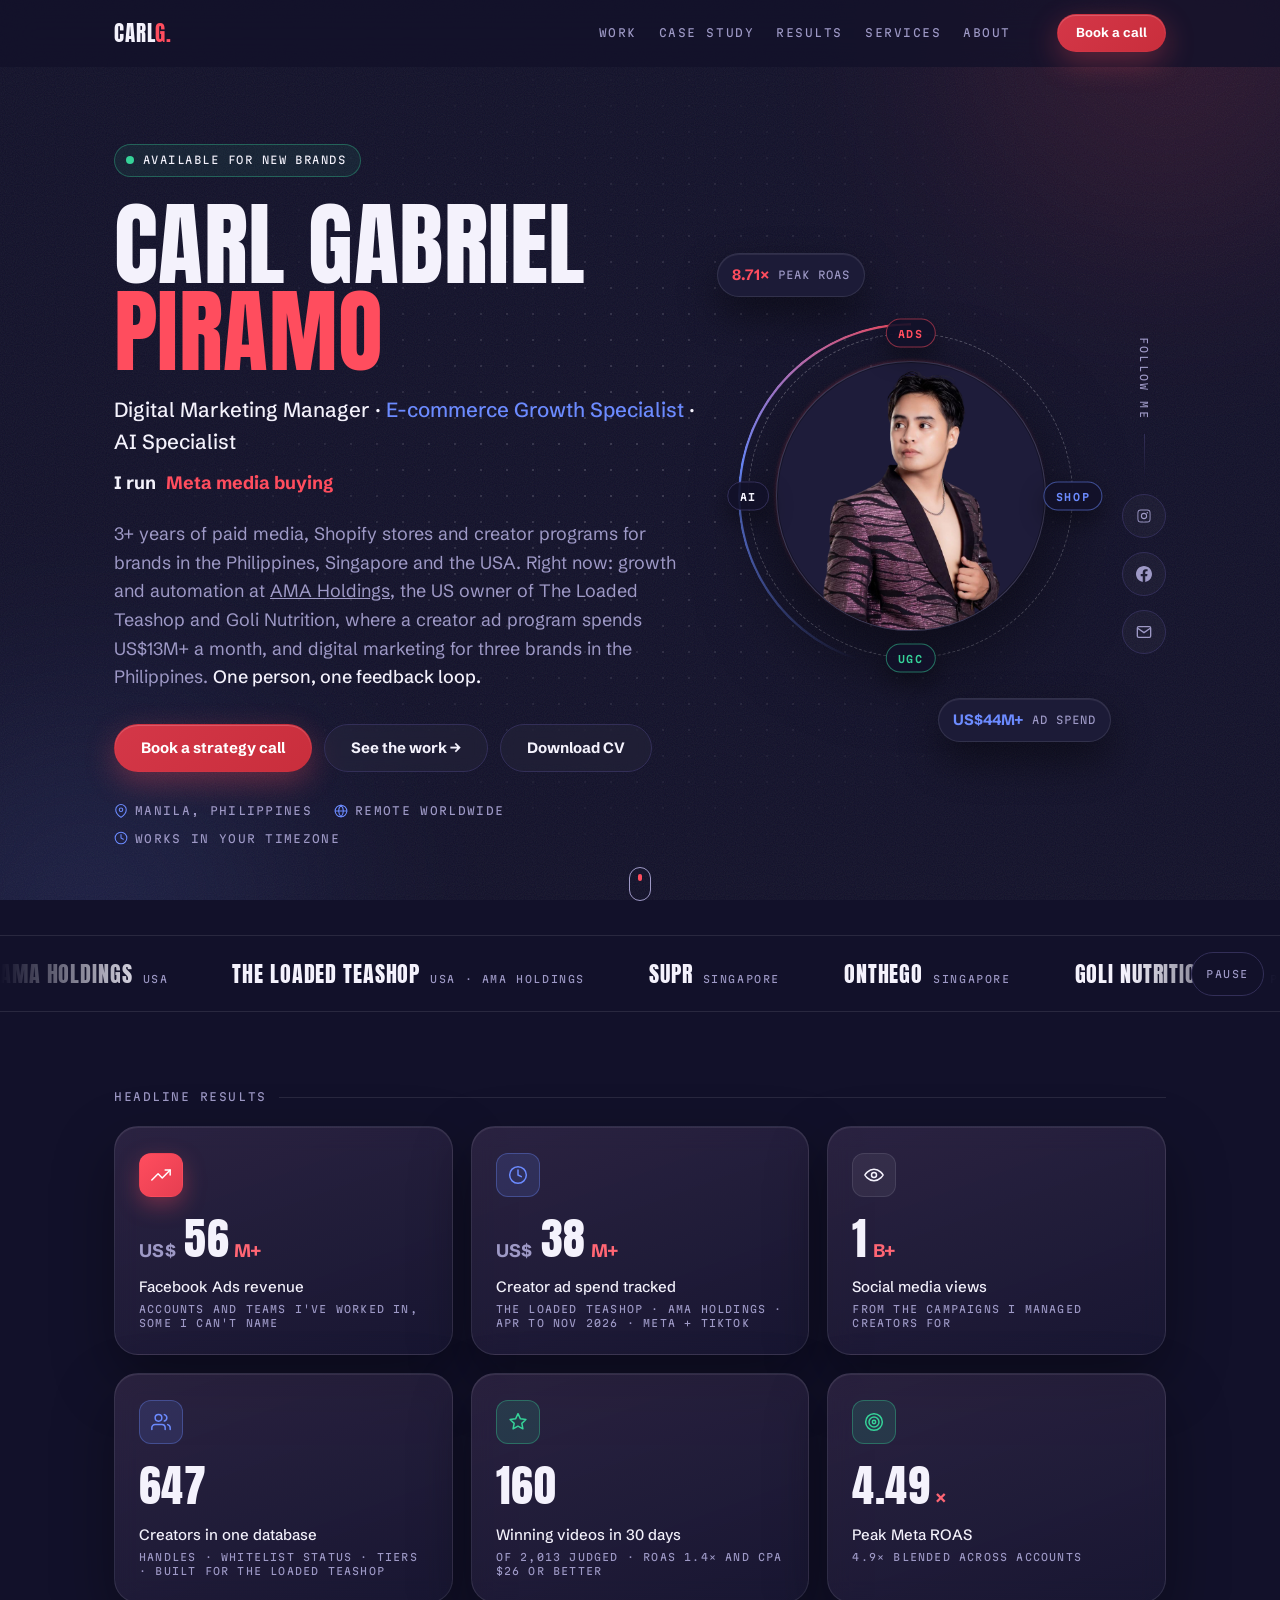
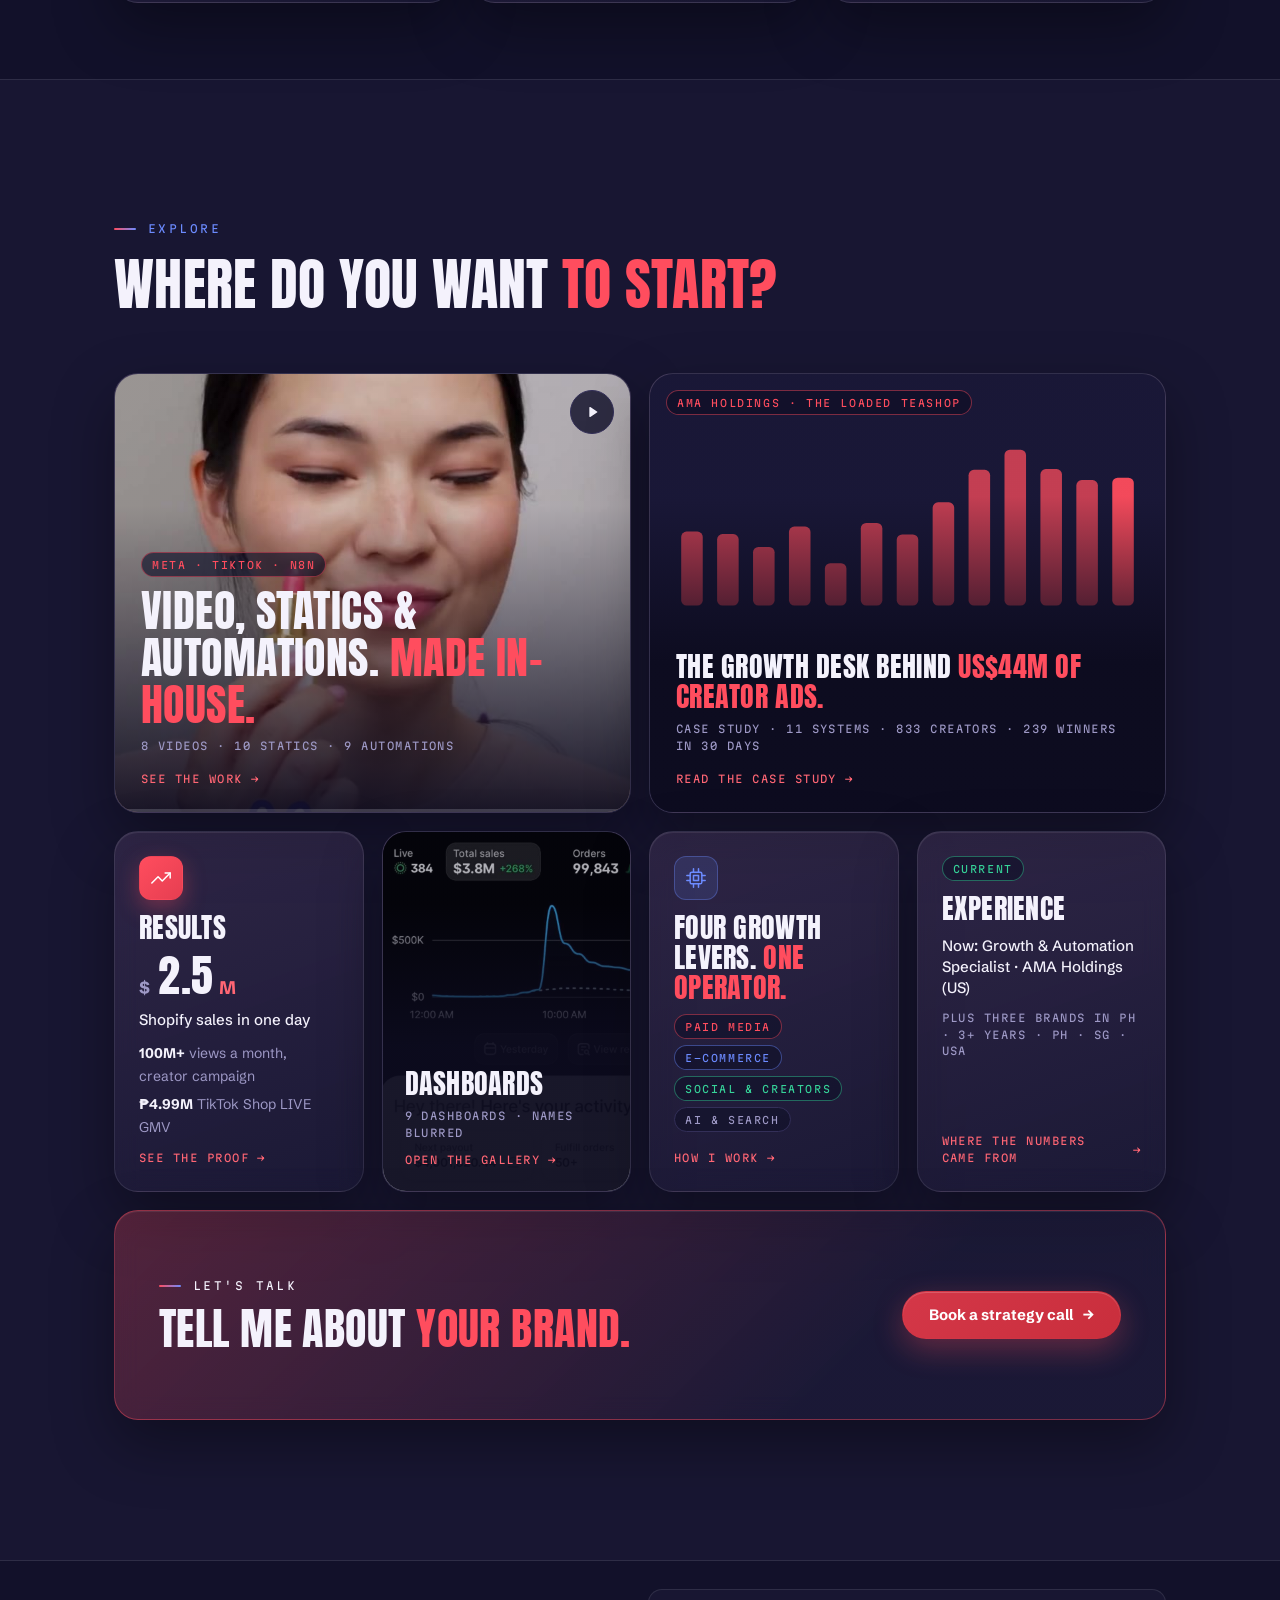
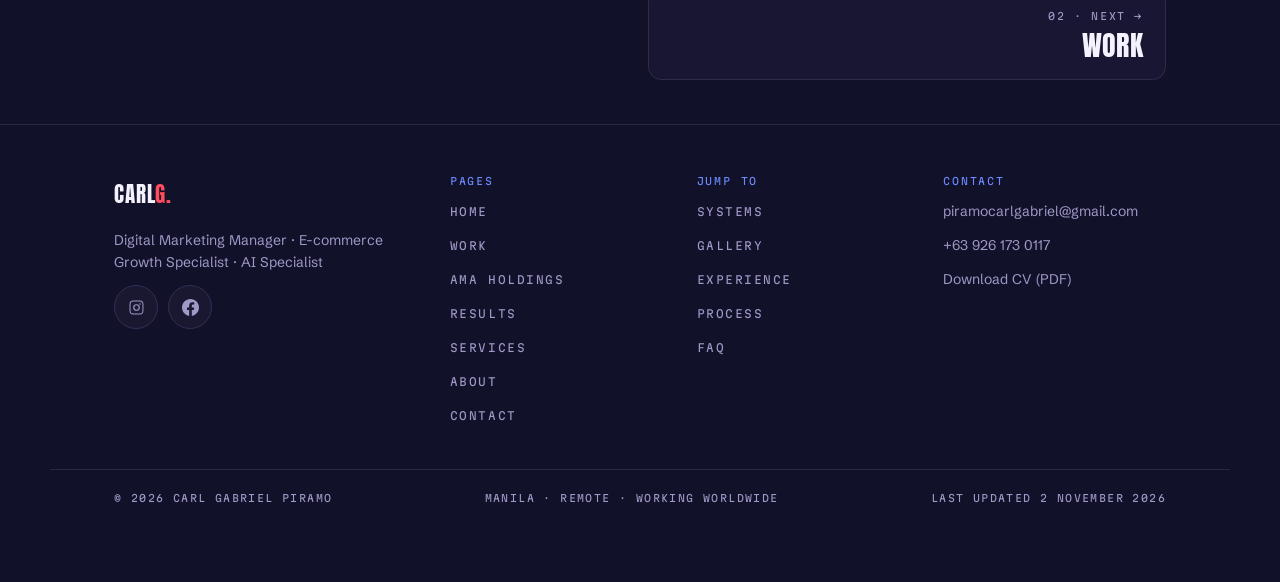
==== commit 370287a9: "Name The Loaded Teashop next to AMA Holdings, its owner Carl: "say theloadedteashop and AMA holdings" ====
--- a/index.html
+++ b/index.html
@@ -36,7 +36,7 @@
 <meta property="og:image:alt" content="Portrait of Carl Gabriel Piramo">
 <link rel="canonical" href="https://carlgabriel.vercel.app/">
 <!-- seo:jsonld -->
-<script type="application/ld+json">{"@context":"https://schema.org","@graph":[{"@type":"Person","@id":"https://carlgabriel.vercel.app/#person","name":"Carl Gabriel Piramo","alternateName":["Carl G.","Carl Gabriel"],"givenName":"Carl Gabriel","familyName":"Piramo","jobTitle":["Digital Marketing Manager","Growth and Automation Specialist","E-commerce Growth Specialist","AI Specialist","Freelance Meta Ads Specialist"],"description":"Digital marketing manager and freelance Meta ads specialist based in Manila, Philippines. Runs Meta (Facebook and Instagram) media buying, Shopify stores and CRO, UGC and creator programs, TikTok Shop, Shopee and Lazada, and n8n automation for DTC brands in the Philippines, Singapore and the USA. Since October 2026 also the growth and automation specialist for AMA Holdings (USA), a creator ad program with 800+ creators, where he built the video pipeline, ad feeds, creator database and team knowledge bot. Peak Meta ROAS 8.71×, blended ROAS 4.9×, 52M+ organic views and ₱2M+ in monthly Shopify sales under management.","image":"https://carlgabriel.vercel.app/assets/media/portrait-carl.png","url":"https://carlgabriel.vercel.app/","email":"piramocarlgabriel@gmail.com","telephone":"+63 926 173 0117","address":{"@type":"PostalAddress","addressLocality":"Manila","addressRegion":"Metro Manila","addressCountry":"PH"},"alumniOf":{"@type":"CollegeOrUniversity","name":"Notre Dame of Dadiangas University"},"knowsAbout":["Meta Ads","Facebook Ads","Instagram Ads","Meta media buying","Creative testing","Retargeting","Meta Pixel","Meta Conversions API","Shopify","Conversion rate optimization (CRO)","Ecommerce marketing","TikTok Shop","Shopee","Lazada","User-generated content (UGC) ads","AI UGC ads","Influencer and affiliate marketing","Short-form video editing","n8n automation","Shopify Admin API","Search engine optimization (SEO)","Generative engine optimization (GEO)","Answer engine optimization (AEO)","Marketing automation","Creator program operations","Supabase","Vercel","Claude API","Marketing dashboards and reporting"],"sameAs":["https://www.instagram.com/crl.gbb","https://www.facebook.com/carl.gabriel.piramo"]},{"@type":"WebSite","@id":"https://carlgabriel.vercel.app/#website","url":"https://carlgabriel.vercel.app/","name":"Carl Gabriel Piramo","alternateName":"Carl G.","inLanguage":"en","publisher":{"@id":"https://carlgabriel.vercel.app/#person"},"about":{"@id":"https://carlgabriel.vercel.app/#person"}},{"@type":"ProfessionalService","@id":"https://carlgabriel.vercel.app/#service","name":"Carl Gabriel Piramo: Meta ads, Shopify and UGC growth","description":"Meta (Facebook and Instagram) ads management, Shopify growth and CRO, TikTok Shop, Shopee and Lazada launches, UGC and creator programs, and AI automation with SEO, GEO and AEO, run by one operator for DTC and ecommerce brands.","url":"https://carlgabriel.vercel.app/services.html","image":"https://carlgabriel.vercel.app/assets/media/portrait-carl.png","founder":{"@id":"https://carlgabriel.vercel.app/#person"},"email":"piramocarlgabriel@gmail.com","telephone":"+63 926 173 0117","address":{"@type":"PostalAddress","addressLocality":"Manila","addressRegion":"Metro Manila","addressCountry":"PH"},"areaServed":"Worldwide","hasOfferCatalog":{"@type":"OfferCatalog","@id":"https://carlgabriel.vercel.app/services.html#catalog","name":"Growth services","itemListElement":[{"@type":"Offer","itemOffered":{"@id":"https://carlgabriel.vercel.app/services.html#meta-ads"}},{"@type":"Offer","itemOffered":{"@id":"https://carlgabriel.vercel.app/services.html#shopify"}},{"@type":"Offer","itemOffered":{"@id":"https://carlgabriel.vercel.app/services.html#ugc"}},{"@type":"Offer","itemOffered":{"@id":"https://carlgabriel.vercel.app/services.html#ai-search"}}]}},{"@type":"WebPage","@id":"https://carlgabriel.vercel.app/#webpage","url":"https://carlgabriel.vercel.app/","name":"Carl Gabriel Piramo | Digital Marketing Manager, Philippines","description":"Digital marketing manager and freelance Meta ads specialist in Manila, Philippines. I run ads, Shopify and UGC for DTC brands: 8.71× peak ROAS.","isPartOf":{"@id":"https://carlgabriel.vercel.app/#website"},"about":{"@id":"https://carlgabriel.vercel.app/#person"},"inLanguage":"en","dateModified":"2026-11-02","primaryImageOfPage":{"@type":"ImageObject","url":"https://carlgabriel.vercel.app/assets/media/portrait-carl.png"}}]}</script>
+<script type="application/ld+json">{"@context":"https://schema.org","@graph":[{"@type":"Person","@id":"https://carlgabriel.vercel.app/#person","name":"Carl Gabriel Piramo","alternateName":["Carl G.","Carl Gabriel"],"givenName":"Carl Gabriel","familyName":"Piramo","jobTitle":["Digital Marketing Manager","Growth and Automation Specialist","E-commerce Growth Specialist","AI Specialist","Freelance Meta Ads Specialist"],"description":"Digital marketing manager and freelance Meta ads specialist based in Manila, Philippines. Runs Meta (Facebook and Instagram) media buying, Shopify stores and CRO, UGC and creator programs, TikTok Shop, Shopee and Lazada, and n8n automation for DTC brands in the Philippines, Singapore and the USA. Since October 2026 also the growth and automation specialist at AMA Holdings (USA), the owner of The Loaded Teashop and Goli Nutrition, where he runs the weekly analysis of The Loaded Teashop's creator ad program (800+ creators) and built its video pipeline, ad feeds, creator database and team knowledge bot. Peak Meta ROAS 8.71×, blended ROAS 4.9×, 52M+ organic views and ₱2M+ in monthly Shopify sales under management.","image":"https://carlgabriel.vercel.app/assets/media/portrait-carl.png","url":"https://carlgabriel.vercel.app/","email":"piramocarlgabriel@gmail.com","telephone":"+63 926 173 0117","address":{"@type":"PostalAddress","addressLocality":"Manila","addressRegion":"Metro Manila","addressCountry":"PH"},"alumniOf":{"@type":"CollegeOrUniversity","name":"Notre Dame of Dadiangas University"},"knowsAbout":["Meta Ads","Facebook Ads","Instagram Ads","Meta media buying","Creative testing","Retargeting","Meta Pixel","Meta Conversions API","Shopify","Conversion rate optimization (CRO)","Ecommerce marketing","TikTok Shop","Shopee","Lazada","User-generated content (UGC) ads","AI UGC ads","Influencer and affiliate marketing","Short-form video editing","n8n automation","Shopify Admin API","Search engine optimization (SEO)","Generative engine optimization (GEO)","Answer engine optimization (AEO)","Marketing automation","Creator program operations","Supabase","Vercel","Claude API","Marketing dashboards and reporting"],"sameAs":["https://www.instagram.com/crl.gbb","https://www.facebook.com/carl.gabriel.piramo"]},{"@type":"WebSite","@id":"https://carlgabriel.vercel.app/#website","url":"https://carlgabriel.vercel.app/","name":"Carl Gabriel Piramo","alternateName":"Carl G.","inLanguage":"en","publisher":{"@id":"https://carlgabriel.vercel.app/#person"},"about":{"@id":"https://carlgabriel.vercel.app/#person"}},{"@type":"ProfessionalService","@id":"https://carlgabriel.vercel.app/#service","name":"Carl Gabriel Piramo: Meta ads, Shopify and UGC growth","description":"Meta (Facebook and Instagram) ads management, Shopify growth and CRO, TikTok Shop, Shopee and Lazada launches, UGC and creator programs, and AI automation with SEO, GEO and AEO, run by one operator for DTC and ecommerce brands.","url":"https://carlgabriel.vercel.app/services.html","image":"https://carlgabriel.vercel.app/assets/media/portrait-carl.png","founder":{"@id":"https://carlgabriel.vercel.app/#person"},"email":"piramocarlgabriel@gmail.com","telephone":"+63 926 173 0117","address":{"@type":"PostalAddress","addressLocality":"Manila","addressRegion":"Metro Manila","addressCountry":"PH"},"areaServed":"Worldwide","hasOfferCatalog":{"@type":"OfferCatalog","@id":"https://carlgabriel.vercel.app/services.html#catalog","name":"Growth services","itemListElement":[{"@type":"Offer","itemOffered":{"@id":"https://carlgabriel.vercel.app/services.html#meta-ads"}},{"@type":"Offer","itemOffered":{"@id":"https://carlgabriel.vercel.app/services.html#shopify"}},{"@type":"Offer","itemOffered":{"@id":"https://carlgabriel.vercel.app/services.html#ugc"}},{"@type":"Offer","itemOffered":{"@id":"https://carlgabriel.vercel.app/services.html#ai-search"}}]}},{"@type":"WebPage","@id":"https://carlgabriel.vercel.app/#webpage","url":"https://carlgabriel.vercel.app/","name":"Carl Gabriel Piramo | Digital Marketing Manager, Philippines","description":"Digital marketing manager and freelance Meta ads specialist in Manila, Philippines. I run ads, Shopify and UGC for DTC brands: 8.71× peak ROAS.","isPartOf":{"@id":"https://carlgabriel.vercel.app/#website"},"about":{"@id":"https://carlgabriel.vercel.app/#person"},"inLanguage":"en","dateModified":"2026-11-02","primaryImageOfPage":{"@type":"ImageObject","url":"https://carlgabriel.vercel.app/assets/media/portrait-carl.png"}}]}</script>
 <!-- /seo:jsonld -->
 <link rel="expect" href="#explore" blocking="render">
 <!-- shell:head -->
@@ -152,7 +152,7 @@
           <span class="rot-item">Marketplace launches</span>
         </span>
       </p>
-      <p class="lede snap-in d3">3+ years of paid media, Shopify stores and creator programs for brands in the Philippines, Singapore and the USA. Right now: growth and automation for <a href="ama-holdings.html">AMA Holdings</a>, a US creator ad program spending US$13M+ a month, and digital marketing for three brands in the Philippines. <strong>One person, one feedback loop.</strong></p>
+      <p class="lede snap-in d3">3+ years of paid media, Shopify stores and creator programs for brands in the Philippines, Singapore and the USA. Right now: growth and automation at <a href="ama-holdings.html">AMA Holdings</a>, the US owner of The Loaded Teashop and Goli Nutrition, where a creator ad program spends US$13M+ a month, and digital marketing for three brands in the Philippines. <strong>One person, one feedback loop.</strong></p>
       <div class="hero-ctas snap-in d4">
         <a class="btn btn--primary magnet" href="contact.html">Book a strategy call</a>
         <a class="btn btn--ghost magnet" href="work.html">See the work →</a>
@@ -226,6 +226,7 @@
   <div class="ticker-track">
     <ul class="ticker-list">
       <li>AMA Holdings<span class="ticker-tag">USA</span></li>
+      <li>The Loaded Teashop<span class="ticker-tag">USA · AMA Holdings</span></li>
       <li>SUPR<span class="ticker-tag">Singapore</span></li>
       <li>ONTHEGO<span class="ticker-tag">Singapore</span></li>
       <li>Goli Nutrition<span class="ticker-tag">USA · PH</span></li>
@@ -235,6 +236,7 @@
     </ul>
     <ul class="ticker-list" aria-hidden="true">
       <li>AMA Holdings<span class="ticker-tag">USA</span></li>
+      <li>The Loaded Teashop<span class="ticker-tag">USA · AMA Holdings</span></li>
       <li>SUPR<span class="ticker-tag">Singapore</span></li>
       <li>ONTHEGO<span class="ticker-tag">Singapore</span></li>
       <li>Goli Nutrition<span class="ticker-tag">USA · PH</span></li>
@@ -264,7 +266,7 @@
       <article class="stat card card--lift">
         <span class="ic-tile ic-tile--blue" aria-hidden="true"><svg viewBox="0 0 24 24" fill="none" stroke="currentColor" stroke-width="1.8" stroke-linecap="round" stroke-linejoin="round"><circle cx="12" cy="12" r="10"/><path d="M12 6v6l4 2"/></svg></span>
         <span class="stat-num"><span class="pre">US$</span><span class="val" data-count="44">44</span><span class="suf">M+</span></span>
-        <span class="stat-label">Creator ad spend tracked<i>AMA Holdings program · Apr to Nov 2026 · Meta + TikTok</i></span>
+        <span class="stat-label">Creator ad spend tracked<i>The Loaded Teashop · AMA Holdings · Apr to Nov 2026 · Meta + TikTok</i></span>
       </article>
       <article class="stat card card--lift">
         <span class="ic-tile" aria-hidden="true"><svg viewBox="0 0 24 24" fill="none" stroke="currentColor" stroke-width="1.8" stroke-linecap="round" stroke-linejoin="round"><path d="M1 12s4-7 11-7 11 7 11 7-4 7-11 7-11-7-11-7Z"/><circle cx="12" cy="12" r="3"/></svg></span>
@@ -274,7 +276,7 @@
       <article class="stat card card--lift">
         <span class="ic-tile ic-tile--blue" aria-hidden="true"><svg viewBox="0 0 24 24" fill="none" stroke="currentColor" stroke-width="1.8" stroke-linecap="round" stroke-linejoin="round"><path d="M17 21v-2a4 4 0 0 0-4-4H5a4 4 0 0 0-4 4v2"/><circle cx="9" cy="7" r="4"/><path d="M23 21v-2a4 4 0 0 0-3-3.87"/><path d="M16 3.13a4 4 0 0 1 0 7.75"/></svg></span>
         <span class="stat-num"><span class="val" data-count="833">833</span></span>
-        <span class="stat-label">Creators in one database<i>Handles · whitelist status · tiers · built for AMA Holdings</i></span>
+        <span class="stat-label">Creators in one database<i>Handles · whitelist status · tiers · built for The Loaded Teashop</i></span>
       </article>
       <article class="stat card card--lift">
         <span class="ic-tile ic-tile--win" aria-hidden="true"><svg viewBox="0 0 24 24" fill="none" stroke="currentColor" stroke-width="1.8" stroke-linecap="round" stroke-linejoin="round"><path d="m12 2 2.9 6.2 6.6.8-4.9 4.6 1.3 6.6L12 17l-5.9 3.2 1.3-6.6L2.5 9l6.6-.8Z"/></svg></span>
@@ -320,7 +322,7 @@
 
       <article class="tile tile--case card card--lift">
         <div class="tape" aria-hidden="true"><svg viewBox="0 0 260 100" aria-hidden="true" focusable="false"><rect x="4.0" y="58.8" width="12" height="41.2" rx="3" style="--i:0"/><rect x="24.0" y="60.2" width="12" height="39.8" rx="3" style="--i:1"/><rect x="44.0" y="67.3" width="12" height="32.7" rx="3" style="--i:2"/><rect x="64.0" y="56.0" width="12" height="44.0" rx="3" style="--i:3"/><rect x="84.0" y="76.4" width="12" height="23.6" rx="3" style="--i:4"/><rect x="104.0" y="54.0" width="12" height="46.0" rx="3" style="--i:5"/><rect x="124.0" y="60.4" width="12" height="39.6" rx="3" style="--i:6"/><rect x="144.0" y="42.5" width="12" height="57.5" rx="3" style="--i:7"/><rect x="164.0" y="24.4" width="12" height="75.6" rx="3" style="--i:8"/><rect x="184.0" y="13.2" width="12" height="86.8" rx="3" style="--i:9"/><rect x="204.0" y="24.0" width="12" height="76.0" rx="3" style="--i:10"/><rect x="224.0" y="30.1" width="12" height="69.9" rx="3" style="--i:11"/><rect x="244.0" y="28.8" width="12" height="71.2" rx="3" style="--i:12"/></svg></div>
-        <span class="chip chip--accent tile-chip">AMA Holdings · USA</span>
+        <span class="chip chip--accent tile-chip">AMA Holdings · The Loaded Teashop</span>
         <div class="tile-body">
           <h3 class="tile-title"><a class="tile-link" id="tl-case" aria-labelledby="tl-case tg-case" href="ama-holdings.html"><span data-vt="vt-ama-holdings">The growth desk behind <em>US$44M of creator ads.</em></span></a></h3>
           <p class="tile-meta">Case study · 11 systems · 833 creators · 239 winners in 30 days</p>
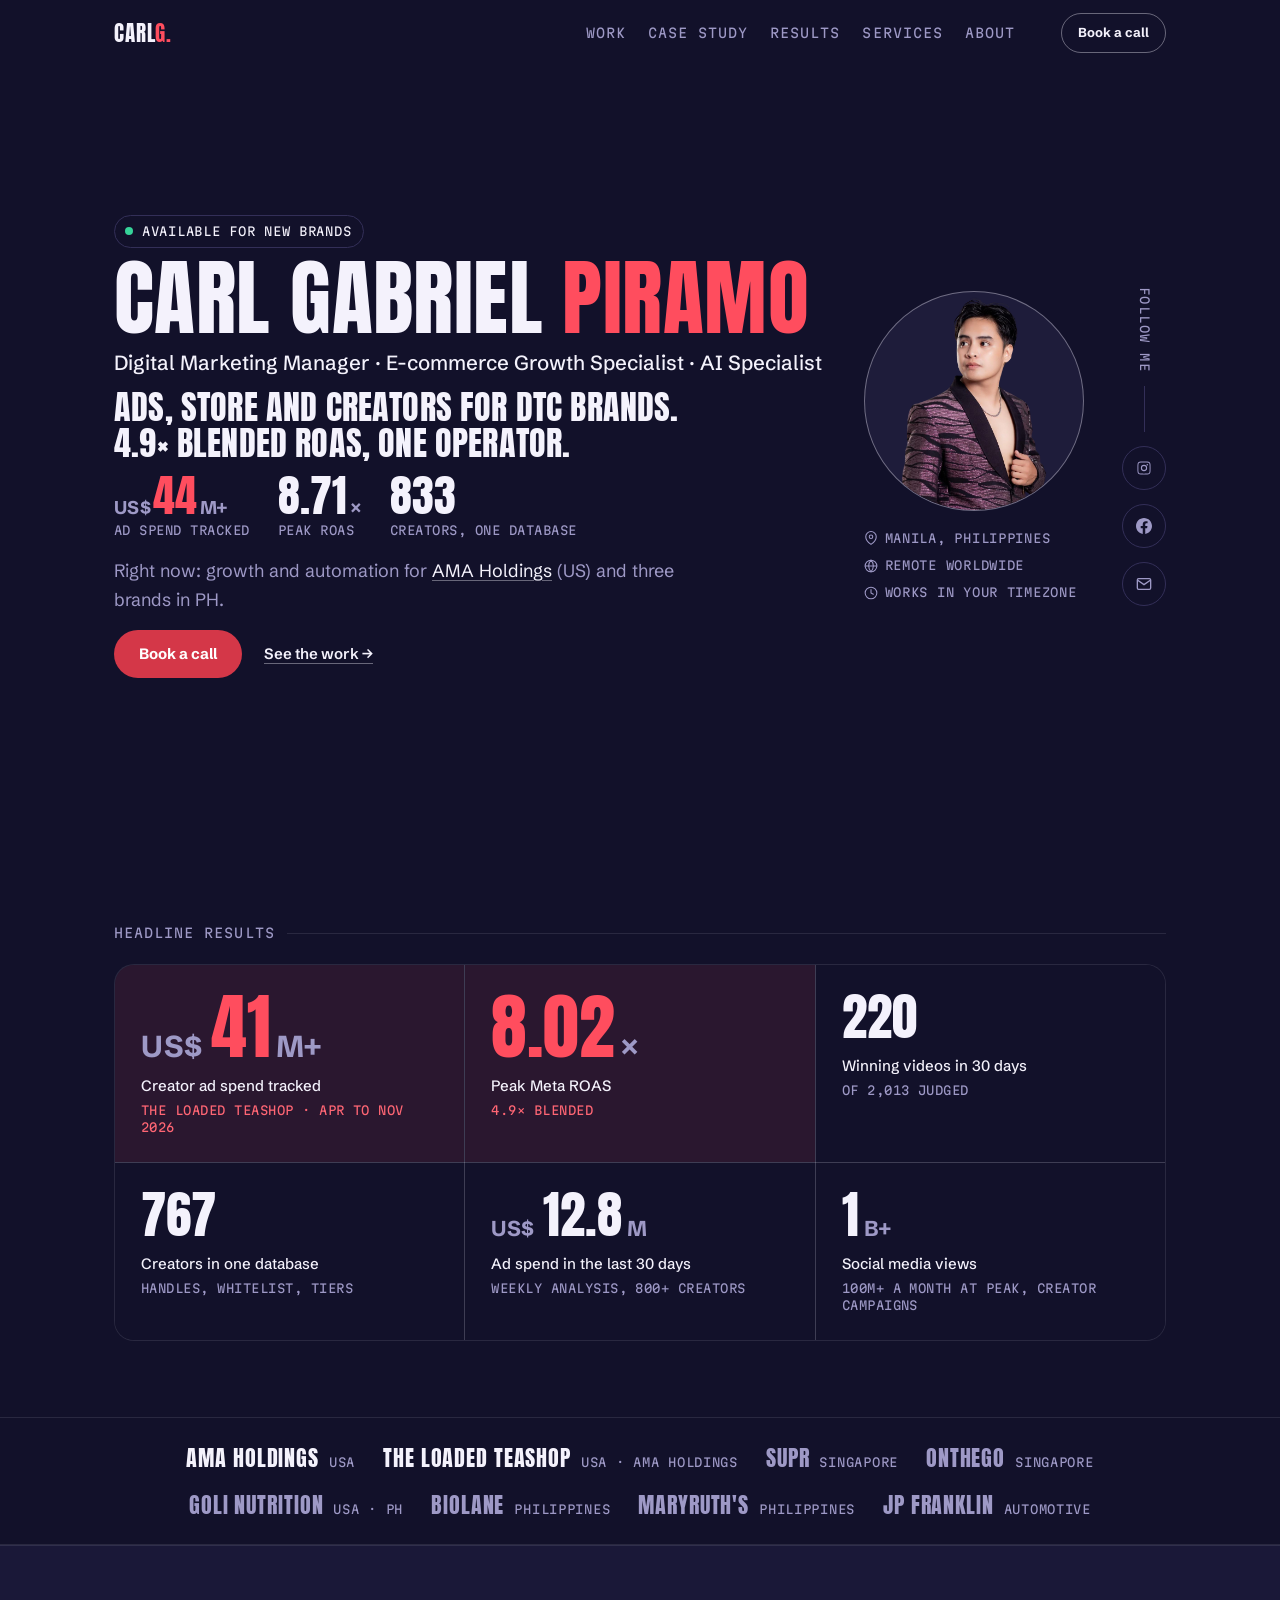
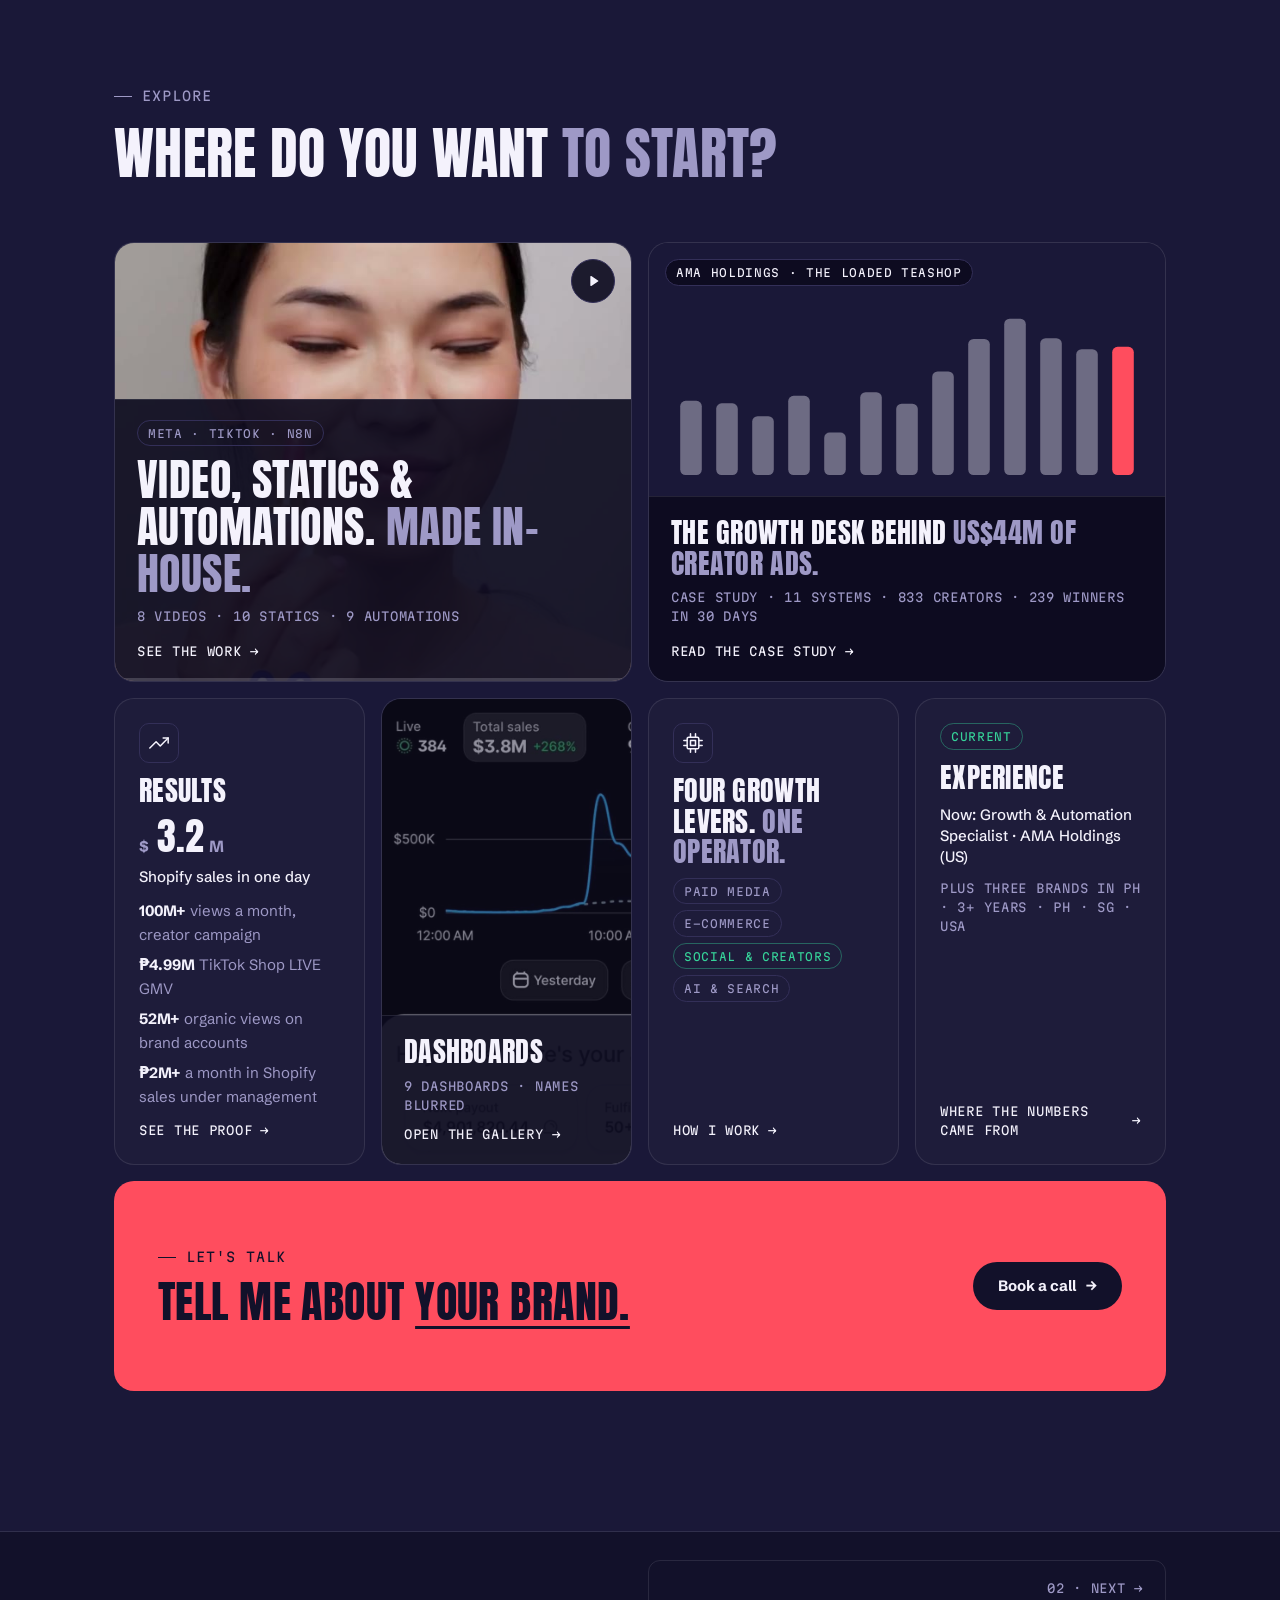
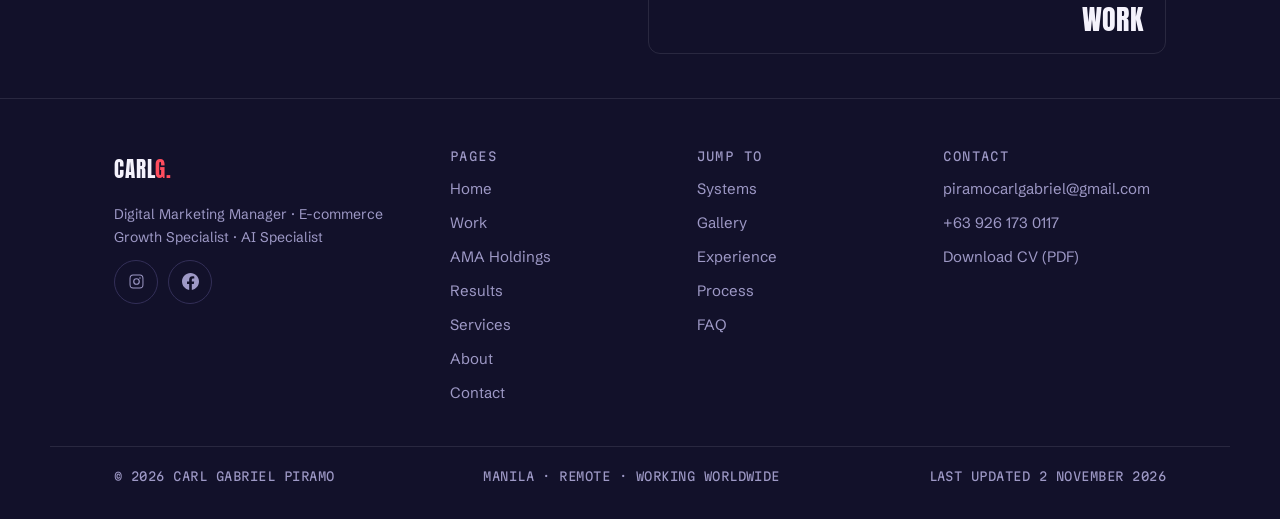
==== commit fb66693e: "Flat, calm, phone-first re-skin Zero CSS gradients, blur, masks or glows; a flat surface ladder with" ====
--- a/index.html
+++ b/index.html
@@ -44,7 +44,8 @@
 <link rel="preconnect" href="https://fonts.googleapis.com">
 <link rel="preconnect" href="https://fonts.gstatic.com" crossorigin>
 <link href="https://fonts.googleapis.com/css2?family=Anton&family=Schibsted+Grotesk:wght@400;500;700&family=Martian+Mono:wght@400;600&display=swap" rel="stylesheet">
-<link rel="stylesheet" href="styles.css?v=16">
+<link rel="stylesheet" href="styles.css?v=18">
+<noscript><style>.snap-in,.reveal,.is-split .wi,.tape rect,.spend .bar path,.step-node,.steps-line i{opacity:1;transform:none}</style></noscript>
 <script type="speculationrules">
 {"prefetch":[{"source":"document","where":{"and":[{"selector_matches":"a[href$='.html'], a[href='./']"},{"not":{"selector_matches":"[download], [target='_blank']"}}]},"eagerness":"moderate"}]}
 </script>
@@ -98,16 +99,10 @@
 <!-- shell:nav -->
 <a class="skip" href="#main">Skip to content</a>
 
-<!-- Ambient background glows (fixed, decorative) -->
-<div class="ambient" aria-hidden="true">
-  <i class="glow glow--a"></i>
-  <i class="glow glow--b"></i>
-  <i class="grain"></i>
-</div>
-
 <nav class="nav" aria-label="Main">
   <div class="nav-inner">
     <a class="brand" href="./" aria-label="Carl G. home">CARL<b>G.</b></a>
+    <a class="btn btn--primary btn--sm nav-cta" href="contact.html" data-nav="contact">Book a call</a>
     <button class="nav-toggle" type="button" aria-expanded="false" aria-controls="navMenu" aria-label="Open menu">
       <span class="nav-toggle-bar" aria-hidden="true"></span>
       <span class="nav-toggle-bar" aria-hidden="true"></span>
@@ -122,7 +117,6 @@
         <li style="--i:4"><a href="services.html" data-nav="services">Services</a></li>
         <li style="--i:5"><a href="about.html" data-nav="about">About</a></li>
       </ul>
-      <a class="btn btn--primary btn--sm nav-cta" href="contact.html" data-nav="contact">Book a call</a>
     </div>
   </div>
   <div class="pagebar" aria-hidden="true"><i></i></div>
@@ -135,30 +129,28 @@
      HERO
      ============================================================ -->
 <header class="hero" id="top">
-  <span class="hero-dots" aria-hidden="true"></span>
   <div class="wrap hero-grid">
 
     <div class="hero-copy">
       <p class="welcome snap-in d1"><i class="pulse-dot" aria-hidden="true"></i>Available for new brands</p>
       <h1 class="hero-name snap-in d1" data-split>Carl Gabriel <span class="ac">Piramo</span></h1>
       <p class="hero-role snap-in d2">Digital Marketing Manager · <span>E-commerce Growth Specialist</span> · AI Specialist</p>
-      <p class="hero-run snap-in d2"><b>I run</b>
-        <span class="sr-only">Meta media buying, Shopify growth &amp; CRO, UGC &amp; creator programs, AI marketing automation and marketplace launches</span>
-        <span class="rotator" aria-hidden="true">
-          <span class="rot-item is-on">Meta media buying</span>
-          <span class="rot-item">Shopify growth &amp; CRO</span>
-          <span class="rot-item">UGC &amp; creator programs</span>
-          <span class="rot-item">AI marketing automation</span>
-          <span class="rot-item">Marketplace launches</span>
-        </span>
-      </p>
-      <p class="lede snap-in d3">3+ years of paid media, Shopify stores and creator programs for brands in the Philippines, Singapore and the USA. Right now: growth and automation at <a href="ama-holdings.html">AMA Holdings</a>, the US owner of The Loaded Teashop and Goli Nutrition, where a creator ad program spends US$13M+ a month, and digital marketing for three brands in the Philippines. <strong>One person, one feedback loop.</strong></p>
+      <p class="hero-hook snap-in d2">Ads, store and creators for DTC brands. <em>4.9× blended ROAS, one operator.</em></p>
+      <ul class="hero-proof-list snap-in d3" aria-label="Headline proof">
+        <li><b><i>US$</i>44<i>M+</i></b> ad spend tracked</li>
+        <li><b>8.71<i>×</i></b> peak ROAS</li>
+        <li><b>833</b> creators, one database</li>
+      </ul>
+      <p class="lede snap-in d3">Right now: growth and automation for <a href="ama-holdings.html" title="AMA Holdings: The Loaded Teashop and Goli Nutrition">AMA Holdings</a> (US) and three brands in PH.</p>
       <div class="hero-ctas snap-in d4">
-        <a class="btn btn--primary magnet" href="contact.html">Book a strategy call</a>
-        <a class="btn btn--ghost magnet" href="work.html">See the work →</a>
-        <a class="btn btn--ghost magnet" href="assets/Carl-Gabriel-Piramo-CV.pdf" download>Download CV</a>
+        <a class="btn btn--primary" href="contact.html">Book a call</a>
+        <a class="btn--link" href="work.html">See the work →</a>
       </div>
-      <ul class="hero-meta snap-in d5">
+    </div>
+
+    <div class="hero-visual hero-proof snap-in d3">
+      <div class="hv-photo"><img src="assets/media/portrait-carl.png" alt="Carl Gabriel Piramo" width="400" height="400" fetchpriority="high"></div>
+      <ul class="hero-meta">
         <li>
           <svg viewBox="0 0 24 24" fill="none" stroke="currentColor" stroke-width="1.8" stroke-linecap="round" stroke-linejoin="round" width="14" height="14" aria-hidden="true"><path d="M21 10c0 7-9 13-9 13s-9-6-9-13a9 9 0 0 1 18 0Z"/><circle cx="12" cy="10" r="3"/></svg>
           Manila, Philippines
@@ -174,29 +166,6 @@
       </ul>
     </div>
 
-    <div class="hero-visual snap-in d3">
-      <div class="hv-stage" data-depth=".12">
-        <span class="hv-ring" aria-hidden="true"></span>
-        <span class="hv-spin" aria-hidden="true"></span>
-        <span class="hv-circle" aria-hidden="true"></span>
-        <div class="hv-photo">
-          <img src="assets/media/portrait-carl.png" alt="Carl Gabriel Piramo" width="400" height="400" fetchpriority="high">
-        </div>
-        <span class="orbit" aria-hidden="true">
-          <i>ADS</i>
-          <i>SHOP</i>
-          <i>UGC</i>
-          <i>AI</i>
-        </span>
-      </div>
-      <div class="float float--a" data-depth=".55">
-        <span class="float-pill"><b>8.71×</b> peak ROAS</span>
-      </div>
-      <div class="float float--b" data-depth=".4">
-        <span class="float-pill"><b>US$44M+</b> ad spend</span>
-      </div>
-    </div>
-
     <div class="hero-social snap-in d5" role="group" aria-labelledby="hsLabel">
       <span class="hs-label" id="hsLabel">Follow me</span>
       <span class="hs-line" aria-hidden="true"></span>
@@ -212,14 +181,51 @@
     </div>
 
   </div>
-
-  <a class="scroll-cue" href="#results" aria-label="Scroll to results">
-    <span class="mouse" aria-hidden="true"><i></i></span>
-  </a>
 </header>
 
 <!-- ============================================================
-     BRAND TICKER
+     HEADLINE RESULTS
+     ============================================================ -->
+<section class="stats" id="results" aria-labelledby="resultsTitle">
+  <div class="wrap">
+    <h2 class="sub-head mono-line reveal" id="resultsTitle">Headline results</h2>
+    <div class="stats-grid stats-grid--6" data-stagger="90">
+      <article class="stat stat--hl card card--lift">
+        <span class="ic-tile ic-tile--solid" aria-hidden="true"><svg viewBox="0 0 24 24" fill="none" stroke="currentColor" stroke-width="1.8" stroke-linecap="round" stroke-linejoin="round"><path d="M23 6l-9.5 9.5-5-5L1 18"/><path d="M17 6h6v6"/></svg></span>
+        <span class="stat-num"><span class="pre">US$</span><span class="val" data-count="44">44</span><span class="suf">M+</span></span>
+        <span class="stat-label">Creator ad spend tracked<i>The Loaded Teashop · Apr to Nov 2026</i></span>
+      </article>
+      <article class="stat stat--hl card card--lift">
+        <span class="ic-tile ic-tile--win" aria-hidden="true"><svg viewBox="0 0 24 24" fill="none" stroke="currentColor" stroke-width="1.8" stroke-linecap="round" stroke-linejoin="round"><circle cx="12" cy="12" r="10"/><circle cx="12" cy="12" r="6"/><circle cx="12" cy="12" r="2"/></svg></span>
+        <span class="stat-num"><span class="val" data-count="8.71">8.71</span><span class="suf">×</span></span>
+        <span class="stat-label">Peak Meta ROAS<i>4.9× blended</i></span>
+      </article>
+      <article class="stat card card--lift">
+        <span class="ic-tile ic-tile--win" aria-hidden="true"><svg viewBox="0 0 24 24" fill="none" stroke="currentColor" stroke-width="1.8" stroke-linecap="round" stroke-linejoin="round"><path d="m12 2 2.9 6.2 6.6.8-4.9 4.6 1.3 6.6L12 17l-5.9 3.2 1.3-6.6L2.5 9l6.6-.8Z"/></svg></span>
+        <span class="stat-num"><span class="val" data-count="239">239</span></span>
+        <span class="stat-label">Winning videos in 30 days<i>Of 2,013 judged</i></span>
+      </article>
+      <article class="stat card card--lift">
+        <span class="ic-tile ic-tile--blue" aria-hidden="true"><svg viewBox="0 0 24 24" fill="none" stroke="currentColor" stroke-width="1.8" stroke-linecap="round" stroke-linejoin="round"><path d="M17 21v-2a4 4 0 0 0-4-4H5a4 4 0 0 0-4 4v2"/><circle cx="9" cy="7" r="4"/><path d="M23 21v-2a4 4 0 0 0-3-3.87"/><path d="M16 3.13a4 4 0 0 1 0 7.75"/></svg></span>
+        <span class="stat-num"><span class="val" data-count="833">833</span></span>
+        <span class="stat-label">Creators in one database<i>Handles, whitelist, tiers</i></span>
+      </article>
+      <article class="stat card card--lift">
+        <span class="ic-tile" aria-hidden="true"><svg viewBox="0 0 24 24" fill="none" stroke="currentColor" stroke-width="1.8" stroke-linecap="round" stroke-linejoin="round"><circle cx="12" cy="12" r="10"/><path d="M12 6v6l4 2"/></svg></span>
+        <span class="stat-num"><span class="pre">US$</span><span class="val" data-count="13.9">13.9</span><span class="suf">M</span></span>
+        <span class="stat-label">Ad spend in the last 30 days<i>Weekly analysis, 800+ creators</i></span>
+      </article>
+      <article class="stat card card--lift">
+        <span class="ic-tile" aria-hidden="true"><svg viewBox="0 0 24 24" fill="none" stroke="currentColor" stroke-width="1.8" stroke-linecap="round" stroke-linejoin="round"><path d="M1 12s4-7 11-7 11 7 11 7-4 7-11 7-11-7-11-7Z"/><circle cx="12" cy="12" r="3"/></svg></span>
+        <span class="stat-num"><span class="val" data-count="1">1</span><span class="suf">B+</span></span>
+        <span class="stat-label">Social media views<i>100M+ a month at peak, creator campaigns</i></span>
+      </article>
+    </div>
+  </div>
+</section>
+
+<!-- ============================================================
+     BRAND ROW (static)
      ============================================================ -->
 <section class="ticker" aria-label="Brands I have worked with">
   <div class="ticker-viewport">
@@ -234,61 +240,7 @@
       <li>MaryRuth's<span class="ticker-tag">Philippines</span></li>
       <li>JP Franklin<span class="ticker-tag">Automotive</span></li>
     </ul>
-    <ul class="ticker-list" aria-hidden="true">
-      <li>AMA Holdings<span class="ticker-tag">USA</span></li>
-      <li>The Loaded Teashop<span class="ticker-tag">USA · AMA Holdings</span></li>
-      <li>SUPR<span class="ticker-tag">Singapore</span></li>
-      <li>ONTHEGO<span class="ticker-tag">Singapore</span></li>
-      <li>Goli Nutrition<span class="ticker-tag">USA · PH</span></li>
-      <li>Biolane<span class="ticker-tag">Philippines</span></li>
-      <li>MaryRuth's<span class="ticker-tag">Philippines</span></li>
-      <li>JP Franklin<span class="ticker-tag">Automotive</span></li>
-    </ul>
-  </div>
-  </div>
-  <button class="ticker-pause" type="button" aria-pressed="false" aria-label="Pause brand ticker">
-    <span class="ticker-pause__on">Pause</span><span class="ticker-pause__off">Play</span>
-  </button>
-</section>
-
-<!-- ============================================================
-     HEADLINE RESULTS
-     ============================================================ -->
-<section class="stats" id="results" aria-labelledby="resultsTitle">
-  <div class="wrap">
-    <h2 class="sub-head mono-line reveal" id="resultsTitle">Headline results</h2>
-    <div class="stats-grid stats-grid--6" data-stagger="90">
-      <article class="stat card card--lift">
-        <span class="ic-tile ic-tile--solid" aria-hidden="true"><svg viewBox="0 0 24 24" fill="none" stroke="currentColor" stroke-width="1.8" stroke-linecap="round" stroke-linejoin="round"><path d="M23 6l-9.5 9.5-5-5L1 18"/><path d="M17 6h6v6"/></svg></span>
-        <span class="stat-num"><span class="pre">US$</span><span class="val" data-count="60">60</span><span class="suf">M+</span></span>
-        <span class="stat-label">Facebook Ads revenue<i>Accounts and teams I've worked in, some I can't name</i></span>
-      </article>
-      <article class="stat card card--lift">
-        <span class="ic-tile ic-tile--blue" aria-hidden="true"><svg viewBox="0 0 24 24" fill="none" stroke="currentColor" stroke-width="1.8" stroke-linecap="round" stroke-linejoin="round"><circle cx="12" cy="12" r="10"/><path d="M12 6v6l4 2"/></svg></span>
-        <span class="stat-num"><span class="pre">US$</span><span class="val" data-count="44">44</span><span class="suf">M+</span></span>
-        <span class="stat-label">Creator ad spend tracked<i>The Loaded Teashop · AMA Holdings · Apr to Nov 2026 · Meta + TikTok</i></span>
-      </article>
-      <article class="stat card card--lift">
-        <span class="ic-tile" aria-hidden="true"><svg viewBox="0 0 24 24" fill="none" stroke="currentColor" stroke-width="1.8" stroke-linecap="round" stroke-linejoin="round"><path d="M1 12s4-7 11-7 11 7 11 7-4 7-11 7-11-7-11-7Z"/><circle cx="12" cy="12" r="3"/></svg></span>
-        <span class="stat-num"><span class="val" data-count="1">1</span><span class="suf">B+</span></span>
-        <span class="stat-label">Social media views<i>From the campaigns I managed creators for</i></span>
-      </article>
-      <article class="stat card card--lift">
-        <span class="ic-tile ic-tile--blue" aria-hidden="true"><svg viewBox="0 0 24 24" fill="none" stroke="currentColor" stroke-width="1.8" stroke-linecap="round" stroke-linejoin="round"><path d="M17 21v-2a4 4 0 0 0-4-4H5a4 4 0 0 0-4 4v2"/><circle cx="9" cy="7" r="4"/><path d="M23 21v-2a4 4 0 0 0-3-3.87"/><path d="M16 3.13a4 4 0 0 1 0 7.75"/></svg></span>
-        <span class="stat-num"><span class="val" data-count="833">833</span></span>
-        <span class="stat-label">Creators in one database<i>Handles · whitelist status · tiers · built for The Loaded Teashop</i></span>
-      </article>
-      <article class="stat card card--lift">
-        <span class="ic-tile ic-tile--win" aria-hidden="true"><svg viewBox="0 0 24 24" fill="none" stroke="currentColor" stroke-width="1.8" stroke-linecap="round" stroke-linejoin="round"><path d="m12 2 2.9 6.2 6.6.8-4.9 4.6 1.3 6.6L12 17l-5.9 3.2 1.3-6.6L2.5 9l6.6-.8Z"/></svg></span>
-        <span class="stat-num"><span class="val" data-count="239">239</span></span>
-        <span class="stat-label">Winning videos in 30 days<i>Of 2,013 judged · ROAS 1.4× and CPA $26 or better</i></span>
-      </article>
-      <article class="stat card card--lift">
-        <span class="ic-tile ic-tile--win" aria-hidden="true"><svg viewBox="0 0 24 24" fill="none" stroke="currentColor" stroke-width="1.8" stroke-linecap="round" stroke-linejoin="round"><circle cx="12" cy="12" r="10"/><circle cx="12" cy="12" r="6"/><circle cx="12" cy="12" r="2"/></svg></span>
-        <span class="stat-num"><span class="val" data-count="8.71">8.71</span><span class="suf">×</span></span>
-        <span class="stat-label">Peak Meta ROAS<i>4.9× blended across accounts</i></span>
-      </article>
-    </div>
+  </div>
   </div>
 </section>
 
@@ -338,6 +290,8 @@
         <ul class="tile-list">
           <li><b>100M+</b> views a month, creator campaign</li>
           <li><b>₱4.99M</b> TikTok Shop LIVE GMV</li>
+          <li><b>52M+</b> organic views on brand accounts</li>
+          <li><b>₱2M+</b> a month in Shopify sales under management</li>
         </ul>
         <span class="tile-go" aria-hidden="true"><span id="tg-results">See the proof</span> →</span>
       </article>
@@ -371,12 +325,12 @@
         <span class="tile-go" aria-hidden="true"><span id="tg-exp">Where the numbers came from</span> →</span>
       </article>
 
-      <article class="tile tile--contact card">
+      <article class="tile tile--contact card coral">
         <div>
           <p class="eyebrow">Let's talk</p>
           <h3 class="tile-title tile-title--xl"><a class="tile-link" id="tl-contact" aria-labelledby="tl-contact tg-contact" href="contact.html"><span data-vt="vt-contact">Tell me about <em>your brand.</em></span></a></h3>
         </div>
-        <span class="btn btn--primary" aria-hidden="true"><span id="tg-contact">Book a strategy call</span> →</span>
+        <span class="btn btn--primary" aria-hidden="true"><span id="tg-contact">Book a call</span> →</span>
       </article>
     </div>
   </div>
@@ -415,7 +369,7 @@
         <li><a href="contact.html">Contact</a></li>
       </ul>
     </nav>
-    <nav class="footer-col" aria-label="Jump to">
+    <nav class="footer-col footer-col--jump" aria-label="Jump to">
       <p class="footer-h">Jump to</p>
       <ul class="footer-links">
         <li><a href="ama-holdings.html#automations">Systems</a></li>
@@ -446,7 +400,6 @@
 </button>
 <!-- /shell:footer -->
 
-<a class="cta-dock" href="contact.html" aria-label="Book a strategy call">Book a strategy call →</a>
 <script src="main.js?v=10"></script>
 </body>
 </html>
--- a/styles.css
+++ b/styles.css
@@ -1,24 +1,26 @@
 /* ============================================================
-   Carl Gabriel Piramo — portfolio stylesheet
-   Dark navy · one coral accent · Anton / Schibsted Grotesk / Martian Mono
+   Carl Gabriel Piramo · portfolio stylesheet
+   Flat navy · hairlines and whitespace · one coral accent · Anton / Schibsted Grotesk / Martian Mono
    Sections:
      00 Tokens            11 Proof              22 Page banner
      01 Base & reset      12 Gallery & lightbox 23 Jump-chips
      02 Type roles        13 Experience         24 Home bento
      03 Components        14 Why me             25 CTA band & pager
-     04 Ambient           15 Process            26 Page transitions
+     04 Ambient (gone)    15 Process            26 Page transitions
      05 Nav               16 About              27 Touch & press states
      06 Hero              17 FAQ                20 Motion system
-     07 Ticker            18 Contact            21 Reduced motion
-     08 Stats             19 Footer, dock, top
+     07 Brand row         18 Contact            21 Reduced motion
+     08 Stats             19 Footer, to-top
      09 Services & loop
      10 Work
-   22–28 sit before 20/21 so the motion and reduced-motion layers still come last.
+   22 to 28 sit before 20/21 so the motion and reduced-motion layers still come last.
    28 Answer blocks: question-led sections (.qa), page-hero follow-up lede, footer date
    29 Case study (ama-holdings.html), the Home case tile and the Work flow cards
    Rules: tokens once · one rule per concern · transform/opacity motion only
-   (FAQ uses grid-template-rows, growth-loop arrows use stroke-dashoffset, and the
-   segmented-control indicator animates width alongside transform, per spec)
+   Flat on purpose (spec docs/design/2026-11-02-flat-calm-redesign.md): solid colours only, no blur,
+   no masks, no glows, no colour ramps. Depth is a surface step plus a 1px hairline. Hover changes colour,
+   border colour or an underline, never position, size or shadow. One coral button and one
+   coral number per screen; one solid coral surface (.coral) at the end of each page.
    ============================================================ */
 
 
@@ -26,24 +28,47 @@
    00 · TOKENS
    ============================================================ */
 :root{
-  --bg:#12112A;
-  --bg-2:#1A1838;
-  --panel:#1E1C3A;
-  --edge:#332F58;
-  --edge-soft:rgba(244,242,252,.10);
+  /* surfaces, darkest to lightest */
+  --bg-0:#0C0B1E;        /* nav when scrolled, caption bars, lightbox chrome, chart tip, inputs */
+  --bg:#12112A;          /* page, grid cells */
+  --bg-2:#1A1838;        /* .section--alt, image wells, .auto-flow */
+  --panel:#1E1C3A;       /* cards, tiles, forms, chart card */
+  --panel-2:#252247;     /* raised: hover fill on pager and ci-row, active menu row */
+
+  /* lines */
+  --edge:#332F58;                        /* control borders, chips, inputs */
+  --edge-soft:rgba(var(--fg-rgb),.10);   /* card borders, section rules, cell grid lines */
+  --edge-strong:rgba(var(--fg-rgb),.38); /* hover border, ghost button, portrait outline, form field boundary: 3.3:1 on --panel and --bg */
+
+  /* text */
   --text:#F4F2FC;
-  --mute:#9E99C6;
-  --dim:#6F6A94;
-  --accent:#FF4D5E;
-  --accent-deep:#E63E51;
+  --mute:#9E99C6;        /* 6.1:1 on --panel, 6.9:1 on --bg */
+  --dim:#6F6A94;         /* decorative only: separators, swipe cues */
+  --fg-rgb:244,242,252;
+  --bg-rgb:18,17,42;
+
+  /* coral */
+  --accent:#FF4D5E;        /* brand mark, surname, h1 em, highlighted numbers, peak bar, coral surfaces */
   --accent-rgb:255,77,94;
-  --accent-btn:#D43748;      /* same coral, darkened for white button text: >=4.5:1 */
+  --accent-btn:#D43748;    /* primary button fill, white text 4.7:1 */
   --accent-btn-deep:#C92E3C;
-  --accent-text:#FF6674;     /* same coral, lifted for small text on cards: >=4.5:1 on the card light end and .stat--hl */
-  --blue:#6C8BFF;
-  --blue-rgb:108,139,255;
-  --win:#36D399;
-  --win-rgb:54,211,153;
+  --accent-text:#FF6674;   /* small coral text on --panel, 5:1: .stat--hl sublabel only, .is-error */
+  --accent-tint:rgba(var(--accent-rgb),.10); /* .stat--hl cells, .vs--me */
+  --ink:#12112A;           /* text and button fill on a coral surface: 5.7:1 on #FF4D5E */
+
+  /* data colours: diagrams, chart bars, legends. Never UI chrome. */
+  --data-1:#FF4D5E;
+  --data-2:#6C8BFF;
+  --data-3:#36D399;
+  --data-mute:rgba(var(--fg-rgb),.38); /* 3.3:1 on --panel: a bar reads without its label */
+  --blue:#6C8BFF;--blue-rgb:108,139,255;  /* kept: existing diagram rules read them */
+  --win:#36D399;--win-rgb:54,211,153;
+
+  --shadow:0 8px 24px rgba(0,0,0,.35);   /* floating UI only */
+  --scrim:rgba(12,11,30,.9);             /* solid caption bar over media */
+
+  --t-xs:12px;--t-sm:13px;
+  --r:12px;--r-lg:20px;
 
   --hook:'Anton','Arial Narrow',Impact,sans-serif;
   --body:'Schibsted Grotesk','Segoe UI',system-ui,sans-serif;
@@ -51,14 +76,33 @@
 
   --pad:clamp(20px,5vw,64px);
   --section:clamp(72px,11vw,140px);
-  --r:14px;
-  --r-lg:24px;
   --ease:cubic-bezier(.2,.7,.2,1);
   --ease-out:cubic-bezier(.16,1,.3,1);
   --nav-h:66px;
   --jump-h:61px; /* .jumpnav: 8 + 44 + 8 + 1px border */
   --wrap:1180px;
 }
+@media (max-width:860px){:root{--nav-h:58px}}
+
+/* the one solid coral surface per page: .cta-band on the inner pages, .tile--contact on Home.
+   Inside it text is ink, the em is underlined (not recoloured) and the primary button inverts,
+   so the "one coral button per screen" rule still holds. */
+.coral,.coral.card{ /* .coral.card: a tile's own .card fill (03) must not outrank the surface */
+  background:var(--accent);color:var(--ink);
+  --text:#12112A;--mute:#12112A;--dim:rgba(18,17,42,.85); /* 4.8:1 on coral */
+  --edge-soft:rgba(18,17,42,.2);--edge-strong:rgba(18,17,42,.45);
+}
+.coral .btn--primary{background:var(--ink);color:#F4F2FC}
+.coral .btn--primary:hover{background:#F4F2FC;color:var(--ink)}
+.coral .btn--link{color:var(--ink);text-decoration-color:rgba(18,17,42,.45)}
+.coral .btn--link:hover{text-decoration-color:var(--ink)}
+.coral .eyebrow{color:var(--ink)}
+.coral .eyebrow::before{background:var(--ink)}
+.coral .hook,.coral .hook em,.coral .lede,.coral .tile-title,.coral .tile-title em{color:var(--ink)}
+.coral .hook em,.coral .tile-title em{text-decoration:underline;text-decoration-thickness:3px;text-underline-offset:6px}
+.coral .mono-line{color:var(--ink)} /* 5.7:1; the .75 alpha was 4.1:1 */
+.coral ::selection{background:var(--ink);color:#F4F2FC}
+.coral :focus-visible{outline-color:var(--ink)}
 
 
 /* ============================================================
@@ -79,6 +123,7 @@
   -webkit-font-smoothing:antialiased;
   text-rendering:optimizeLegibility;
 }
+@media (max-width:520px){body{font-size:16px}}
 img,video{display:block;max-width:100%;height:auto}
 svg{flex:none}
 ul{list-style:none}
@@ -86,7 +131,7 @@
 button{font:inherit;color:inherit;background:none;border:0;cursor:pointer}
 input,textarea{font:inherit;color:inherit}
 strong,b{font-weight:700}
-::selection{background:var(--accent);color:#fff}
+::selection{background:var(--accent);color:var(--ink)} /* ink on coral 5.7:1, the pairing the coral surface uses */
 :focus-visible{outline:2px solid var(--accent);outline-offset:3px;border-radius:4px}
 [id]{scroll-margin-top:calc(var(--nav-h) + 16px)}
 body.has-jump [id]{scroll-margin-top:calc(var(--nav-h) + var(--jump-h) + 16px)}
@@ -108,7 +153,7 @@
 .section{padding-block:var(--section)}
 /* inner pages open under a banner (and jump-chips), so their sections need less air than the one-page layout did */
 body:not([data-page="home"]){--section:clamp(56px,7vw,96px)}
-.section--alt{background:rgba(30,28,58,.5);border-block:1px solid var(--edge-soft)}
+.section--alt{background:var(--bg-2);border-block:1px solid var(--edge-soft)}
 .section-head{max-width:820px;margin-bottom:clamp(36px,5vw,60px)}
 .section-head .lede{margin-top:18px}
 
@@ -117,24 +162,25 @@
    02 · TYPE ROLES
    ============================================================ */
 .eyebrow{
-  display:flex;align-items:center;gap:12px;
-  font-family:var(--mono);font-size:11px;letter-spacing:.22em;text-transform:uppercase;
-  color:var(--blue);margin-bottom:18px;
-}
-.eyebrow::before{
-  content:'';flex:none;width:22px;height:2px;border-radius:2px;
-  background:linear-gradient(90deg,var(--accent),var(--blue));
-}
+  display:flex;align-items:center;gap:10px;
+  font-family:var(--mono);font-size:13px;letter-spacing:.08em;text-transform:uppercase;
+  color:var(--mute);margin-bottom:18px;
+}
+.eyebrow::before{content:'';flex:none;width:18px;height:1px;background:var(--mute)}
 .hook{
   font-family:var(--hook);font-weight:400;text-transform:uppercase;
   line-height:1.02;letter-spacing:.005em;text-wrap:balance;
 }
-h2.hook{font-size:clamp(34px,5vw,56px)}
-.hook em{font-style:normal;color:var(--accent)}
+h2.hook{font-size:clamp(30px,5vw,56px)}
+/* heading emphasis: the page's h1 em is its one coral phrase; section h2s are two-tone white and mute */
+.hook em{font-style:normal;color:var(--mute)}
+h1 .hook em,h1.hook em,.page-title em,.hero-name .ac{color:var(--accent)}
 .lede{color:var(--mute);max-width:600px;font-size:clamp(16px,1.4vw,18px)}
 .lede strong{color:var(--text);font-weight:500}
+.lede a{color:var(--text);text-decoration-color:var(--edge-strong);text-underline-offset:3px}
+.lede a:hover{text-decoration-color:var(--text)}
 .mono-line{
-  font-family:var(--mono);font-size:11px;letter-spacing:.14em;
+  font-family:var(--mono);font-size:13px;letter-spacing:.08em;
   text-transform:uppercase;color:var(--mute);font-weight:400;
 }
 .card-title{
@@ -149,142 +195,120 @@
 
 
 /* ============================================================
-   03 · COMPONENTS — chip · btn · ic-tile · card · seg
+   03 · COMPONENTS: chip · btn · ic-tile · card · seg
    ============================================================ */
 .chip{
   display:inline-block;
-  font-family:var(--mono);font-size:10px;letter-spacing:.16em;text-transform:uppercase;
+  font-family:var(--mono);font-size:11px;letter-spacing:.06em;text-transform:uppercase;
   line-height:1.4;padding:5px 10px 4px;
   border:1px solid var(--edge);border-radius:999px;
-  color:var(--mute);background:rgba(18,17,42,.66);
+  color:var(--mute);background:transparent;
   white-space:nowrap;
 }
-.chip--accent{color:var(--accent);border-color:rgba(var(--accent-rgb),.45)}
-.chip--blue{color:var(--blue);border-color:rgba(var(--blue-rgb),.45)}
-.chip--win{color:var(--win);border-color:rgba(var(--win-rgb),.45)}
+/* --accent and --blue render as the base chip (names kept for the markup and the lightbox copy) */
+.chip--accent,.chip--blue{color:var(--mute);border-color:var(--edge)}
+.chip--win{color:var(--data-3);border-color:rgba(var(--win-rgb),.4)} /* status, not decoration */
+/* chips over media sit on a solid scrim bar */
+.tile-chip,.gal-chip,.vframe .chip,.about-photo .chip{background:var(--scrim);color:var(--text);border-color:var(--edge);box-shadow:none}
 
 .btn{
   display:inline-flex;align-items:center;justify-content:center;gap:10px;
-  min-height:48px;padding:12px 26px;border-radius:999px;
+  min-height:48px;padding:12px 24px;border-radius:999px;
   font-family:var(--body);font-weight:700;font-size:15px;line-height:1.2;
   text-decoration:none;border:1px solid transparent;white-space:nowrap;
-  transition:transform .3s var(--ease-out),box-shadow .3s var(--ease),
-             background-color .3s var(--ease),border-color .3s var(--ease),color .3s var(--ease);
-}
-.btn--primary{
-  color:#fff;
-  background:linear-gradient(135deg,var(--accent-btn),var(--accent-btn-deep));
-  box-shadow:0 10px 30px rgba(var(--accent-rgb),.32),inset 0 1px 0 rgba(255,255,255,.18);
-}
-.btn--primary:hover{box-shadow:0 16px 40px rgba(var(--accent-rgb),.48),inset 0 1px 0 rgba(255,255,255,.25)}
-.btn--ghost{
-  color:var(--text);border-color:var(--edge);
-  background:rgba(244,242,252,.03);
-  backdrop-filter:blur(8px);-webkit-backdrop-filter:blur(8px);
-}
-.btn--ghost:hover{border-color:var(--mute);background:rgba(244,242,252,.07)}
-.btn--sm{min-height:38px;padding:8px 18px;font-size:13px}
+  transition:background-color .2s var(--ease),border-color .2s var(--ease),color .2s var(--ease);
+}
+.btn--primary{color:#fff;background:var(--accent-btn);box-shadow:none}
+.btn--primary:hover{background:var(--accent-btn-deep)}
+.btn--ghost{color:var(--text);background:transparent;border-color:var(--edge-strong)}
+.btn--ghost:hover{border-color:var(--text);background:rgba(var(--fg-rgb),.05)}
+.btn--sm{min-height:40px;padding:8px 16px;font-size:13px}
+/* the quiet second action: an underlined text link with a 44px row */
+.btn--link{
+  display:inline-flex;align-items:center;gap:8px;min-height:44px;padding:0 4px;
+  font-family:var(--body);font-weight:600;font-size:15px;line-height:1.2;
+  color:var(--text);text-decoration:underline;text-underline-offset:4px;text-decoration-color:var(--edge-strong);
+  transition:text-decoration-color .2s var(--ease),color .2s var(--ease);
+}
+.btn--link:hover{text-decoration-color:var(--text)}
 
 .ic-tile{
   display:inline-flex;align-items:center;justify-content:center;flex:none;
-  width:44px;height:44px;border-radius:12px;
-  color:var(--text);background:rgba(244,242,252,.06);border:1px solid var(--edge-soft);
+  width:40px;height:40px;border-radius:10px;
+  color:var(--text);background:transparent;border:1px solid var(--edge);
 }
 .ic-tile svg{width:20px;height:20px}
-.ic-tile--blue{color:var(--blue);background:rgba(var(--blue-rgb),.14);border-color:rgba(var(--blue-rgb),.35)}
-.ic-tile--win{color:var(--win);background:rgba(var(--win-rgb),.14);border-color:rgba(var(--win-rgb),.35)}
-.ic-tile--solid{
-  color:#fff;border-color:transparent;
-  background:linear-gradient(135deg,var(--accent),var(--accent-deep));
-  box-shadow:0 8px 22px rgba(var(--accent-rgb),.35);
-}
+/* --blue, --win and --solid render as the base tile */
+.ic-tile--blue,.ic-tile--win,.ic-tile--solid{color:var(--text);background:transparent;border-color:var(--edge);box-shadow:none}
 
 .card{
-  --mx:50%;--my:50%;
-  position:relative;isolation:isolate;
-  background:linear-gradient(160deg,rgba(78,60,98,.42),rgba(30,28,58,.5));
+  position:relative;
+  background:var(--panel);
   border:1px solid var(--edge-soft);border-radius:var(--r-lg);
-  box-shadow:inset 0 1px 0 rgba(244,242,252,.08),0 24px 60px rgba(0,0,0,.35);
-  backdrop-filter:blur(12px);-webkit-backdrop-filter:blur(12px);
-}
-.card::before{
-  content:'';position:absolute;inset:0;z-index:-1;border-radius:inherit;pointer-events:none;
-  background:radial-gradient(320px circle at var(--mx) var(--my),rgba(var(--accent-rgb),.16),transparent 62%);
-  opacity:0;transition:opacity .45s var(--ease);
-}
-.card:hover::before{opacity:1}
-/* lift: transition list matches .reveal so cards carrying both classes behave identically */
+  box-shadow:none;
+}
+/* lift: the transition list matches .reveal so cards carrying both classes behave identically;
+   the hover itself is a border colour, not a lift */
 .card--lift{
-  transition:opacity .7s var(--ease-out),transform .8s var(--ease-out),
-             border-color .4s var(--ease),box-shadow .4s var(--ease);
+  transition:opacity .7s var(--ease-out),transform .8s var(--ease-out),border-color .2s var(--ease);
 }
 .card--lift:hover{
-  transform:translateY(-6px);
-  border-color:rgba(var(--accent-rgb),.5);
-  box-shadow:inset 0 1px 0 rgba(244,242,252,.1),0 30px 70px rgba(0,0,0,.45),0 0 0 1px rgba(var(--accent-rgb),.12),0 18px 50px rgba(var(--accent-rgb),.16);
-  transition-delay:0s !important; /* stagger delay set inline by JS must not delay the hover lift */
-}
-/* tilt: same transition list as .reveal for the fade/slide-in; the fast transform only applies while hovered
-   (JS clears the inline transform on pointerleave, so the settle-back eases out over .8s) */
-.card.tilt{transition:opacity .7s var(--ease-out),transform .8s var(--ease-out),border-color .4s var(--ease),box-shadow .4s var(--ease)}
-.card.tilt:hover{
-  border-color:rgba(var(--accent-rgb),.35);
-  transition:opacity .7s var(--ease-out),transform .18s var(--ease),border-color .4s var(--ease),box-shadow .4s var(--ease);
-  transition-delay:0s !important; /* stagger delay set inline by JS must not delay the tilt */
-}
-.magnet{will-change:transform}
-
-/* segmented control — .work-tabs, .gal-filters, .proof-tablist
+  transform:none;
+  border-color:var(--edge-strong);
+  box-shadow:none;
+  transition-delay:0s !important; /* stagger delay set inline by JS must not delay the hover */
+}
+.card.tilt{transition:opacity .7s var(--ease-out),transform .8s var(--ease-out),border-color .2s var(--ease)}
+.card.tilt:hover{border-color:var(--edge-strong);transition-delay:0s !important}
+
+/* segmented control: .work-tabs, .gal-filters, .proof-tablist
    JS measures the active .seg-btn (offsetLeft/offsetWidth, unaffected by .reveal transforms)
    and sets --seg-x/--seg-w on the .seg-ind (inline transform/width work too).
    Without JS the indicator stays 0-wide and the active button is marked by its text colour alone. */
 .seg{
   position:relative;isolation:isolate;
   display:inline-flex;align-items:center;gap:2px;max-width:100%;
-  padding:4px;border-radius:999px;
-  background:rgba(18,17,42,.6);border:1px solid var(--edge);
-  box-shadow:inset 0 1px 0 rgba(244,242,252,.05);
+  padding:3px;border-radius:999px;
+  background:var(--bg-0);border:1px solid var(--edge);
+  box-shadow:none;
 }
 .seg-ind{
-  position:absolute;z-index:0;top:4px;bottom:4px;left:0;
+  position:absolute;z-index:0;top:3px;bottom:3px;left:0;
   width:var(--seg-w,var(--ind-w,0px));
   transform:translateX(var(--seg-x,var(--ind-x,0px)));
   border-radius:999px;pointer-events:none;
-  background:linear-gradient(135deg,var(--accent-btn),var(--accent-btn-deep));
-  box-shadow:0 8px 22px rgba(var(--accent-rgb),.3),inset 0 1px 0 rgba(255,255,255,.18);
-  transition:transform .45s var(--ease-out),width .45s var(--ease-out);
+  background:var(--text);
+  box-shadow:none;
+  transition:transform .3s var(--ease-out),width .3s var(--ease-out);
 }
 .seg-btn{
   position:relative;z-index:1;flex:none;
   display:inline-flex;align-items:center;justify-content:center;gap:8px;
-  min-height:44px;padding:10px 18px;border-radius:999px;
-  font-family:var(--mono);font-size:11px;letter-spacing:.14em;text-transform:uppercase;line-height:1.2;
+  min-height:42px;padding:10px 16px;border-radius:999px;
+  font-family:var(--mono);font-size:13px;letter-spacing:.06em;text-transform:uppercase;line-height:1.2;
   white-space:nowrap;color:var(--mute);background:transparent;
-  transition:color .3s var(--ease);
+  transition:color .2s var(--ease);
 }
 .seg-btn:hover{color:var(--text)}
-.seg-btn.is-active,.seg-btn[aria-pressed="true"],.seg-btn[aria-selected="true"]{color:#fff}
+.seg-btn.is-active,.seg-btn[aria-pressed="true"],.seg-btn[aria-selected="true"]{color:var(--bg)}
 .seg-btn:focus-visible{outline-offset:2px;border-radius:999px}
+/* phones: the pill scrolls sideways instead of squeezing four tabs into 358px; segUpdate scrolls the chosen tab into view */
+@media (max-width:560px){
+  .proof-tablist,.gal-filters,.work-tabs{
+    display:flex;width:100%;overflow-x:auto;overscroll-behavior-x:contain;
+    scrollbar-width:none;scroll-snap-type:x proximity;scroll-padding-inline:3px;
+  }
+  .proof-tablist::-webkit-scrollbar,.gal-filters::-webkit-scrollbar,.work-tabs::-webkit-scrollbar{display:none}
+  .proof-tablist .seg-btn,.gal-filters .seg-btn,.work-tabs .seg-btn{flex:none;scroll-snap-align:start;padding-inline:14px;font-size:12px;letter-spacing:.04em}
+  .work-tabs .seg-btn{padding-inline:12px} /* the four work tabs fit the 334px pill at 375 without a 3px wiggle */
+  .gal-filters .gal-count{font-size:11px;min-width:20px;height:20px}
+}
 
 
 /* ============================================================
    04 · AMBIENT BACKGROUND
-   ============================================================ */
-.ambient{position:fixed;inset:0;z-index:-1;overflow:hidden;pointer-events:none}
-.glow{
-  position:absolute;width:58vmax;height:58vmax;border-radius:50%;
-  filter:blur(80px);opacity:.15;will-change:transform;
-}
-.glow--a{
-  top:-26vmax;right:-20vmax;
-  background:radial-gradient(circle,var(--accent),transparent 62%);
-  animation:drift-a 28s ease-in-out infinite alternate;
-}
-.glow--b{
-  bottom:-30vmax;left:-22vmax;
-  background:radial-gradient(circle,var(--blue),transparent 62%);
-  animation:drift-b 34s ease-in-out infinite alternate;
-}
+   Gone: the body is flat --bg; rhythm comes from .section--alt and the surface ladder.
+   ============================================================ */
 
 
 /* ============================================================
@@ -292,12 +316,11 @@
    ============================================================ */
 .nav{
   position:sticky;top:0;z-index:50;
-  background:rgba(18,17,42,.78);
-  backdrop-filter:blur(16px);-webkit-backdrop-filter:blur(16px);
+  background:var(--bg);
   border-bottom:1px solid transparent;
-  transition:transform .4s var(--ease-out),border-color .3s var(--ease),background-color .3s var(--ease);
-}
-.nav--scrolled{border-bottom-color:var(--edge-soft);background:rgba(18,17,42,.9)}
+  transition:transform .4s var(--ease-out),border-color .2s var(--ease),background-color .2s var(--ease);
+}
+.nav--scrolled{background:var(--bg-0);border-bottom-color:var(--edge-soft)}
 .nav--hidden{transform:translateY(-100%)}
 body.nav-open .nav{transform:none}
 .nav-inner{
@@ -305,7 +328,7 @@
   height:var(--nav-h);display:flex;align-items:center;gap:28px;
 }
 .brand{
-  display:inline-flex;align-items:center;min-height:44px;
+  display:inline-flex;align-items:center;min-height:44px;order:0;
   font-family:var(--hook);font-size:21px;letter-spacing:.04em;line-height:1;
   text-decoration:none;color:var(--text);
 }
@@ -313,7 +336,7 @@
 
 .nav-toggle{
   display:none;flex-direction:column;justify-content:center;align-items:center;gap:5px;
-  width:44px;height:44px;margin-left:auto;border-radius:10px;
+  width:44px;height:44px;margin-left:auto;border-radius:10px;order:3;
 }
 .nav-toggle-bar{
   width:20px;height:2px;border-radius:2px;background:var(--text);
@@ -323,17 +346,19 @@
 body.nav-open .nav-toggle-bar:nth-child(2){opacity:0;transform:scaleX(0)}
 body.nav-open .nav-toggle-bar:nth-child(3){transform:translateY(-7px) rotate(-45deg)}
 
+/* DOM order: brand, nav-cta, nav-toggle, nav-menu. On desktop the menu is display:contents so
+   the links take order 1 and the pill order 2; on phones the pill sits beside the burger. */
 .nav-menu{display:contents}
-.nav-links{display:flex;align-items:center;gap:2px;margin-left:auto}
+.nav-links{display:flex;align-items:center;gap:2px;margin-left:auto;order:1}
 .nav-links a{
   position:relative;display:inline-block;padding:8px 10px;
-  font-family:var(--mono);font-size:11px;letter-spacing:.14em;text-transform:uppercase;
+  font-family:var(--mono);font-size:13px;letter-spacing:.08em;text-transform:uppercase;
   color:var(--mute);text-decoration:none;
-  transition:color .25s var(--ease);
+  transition:color .2s var(--ease);
 }
 .nav-links a::after{
-  content:'';position:absolute;left:10px;right:10px;bottom:2px;height:2px;border-radius:2px;
-  background:linear-gradient(90deg,var(--accent),var(--blue));
+  content:'';position:absolute;left:10px;right:10px;bottom:2px;height:1px;
+  background:var(--text);
   transform:scaleX(0);transform-origin:right;
   transition:transform .4s var(--ease-out);
 }
@@ -341,67 +366,64 @@
 .nav-links a.active,.nav-links a[aria-current="page"]{color:var(--text)}
 .nav-links a.active::after,.nav-links a[aria-current="page"]::after{transform:scaleX(1);transform-origin:left}
 .nav-home{display:none} /* Home shows only inside the mobile menu; the brand mark is Home on desktop */
-.nav-cta{margin-left:8px}
-.nav-cta[aria-current="page"]{box-shadow:0 0 0 2px rgba(244,242,252,.55),0 10px 30px rgba(var(--accent-rgb),.32)}
+.nav-cta{order:2;margin-left:8px}
+.nav-cta[aria-current="page"]{box-shadow:0 0 0 2px rgba(var(--fg-rgb),.55)} /* ring only */
+/* at the top of a page the hero or banner already shows the coral primary, so the bar pill is a ghost
+   until the visitor scrolls (main.js adds .nav--scrolled past 20px): one coral button per screen.
+   contact.html keeps the coral pill at the top: it is the current-page marker there */
+body:not([data-page="contact"]) .nav:not(.nav--scrolled) .nav-cta{background:transparent;border-color:var(--edge-strong);color:var(--text)}
+body:not([data-page="contact"]) .nav:not(.nav--scrolled) .nav-cta:hover{border-color:var(--text);background:rgba(var(--fg-rgb),.05)}
 
 .pagebar{position:absolute;left:0;right:0;bottom:-1px;height:2px;pointer-events:none}
 .pagebar i{
   display:block;width:100%;height:100%;
-  background:linear-gradient(90deg,var(--accent),var(--blue));
+  background:var(--mute);
   transform:scaleX(0);transform-origin:0 50%;
 }
 
 @media (max-width:860px){
-  .nav-toggle{display:inline-flex}
+  .nav-inner{gap:0}
+  .nav-toggle{display:inline-flex;order:2;margin-left:8px}
+  .nav-cta{display:inline-flex;order:1;margin:0 0 0 auto;min-height:44px;padding:8px 14px;font-size:13px;align-self:center} /* 44px tap target in the 58px bar */
   .nav-menu{
     position:absolute;top:100%;left:0;right:0;
     display:flex;flex-direction:column;
     height:calc(100dvh - var(--nav-h));overflow-y:auto;
-    padding:10px var(--pad) 24px;
-    /* opaque on purpose: a backdrop-filter nested inside the nav's own backdrop-filter
-       lets the hero bleed through the panel in Chromium */
+    padding:4px var(--pad) 24px;
     background:var(--bg);
     border-bottom:1px solid var(--edge-soft);
-    box-shadow:0 30px 60px rgba(0,0,0,.45);
-    opacity:0;visibility:hidden;transform:translateY(-10px);
-    transition:opacity .3s var(--ease),transform .4s var(--ease-out),visibility 0s linear .4s;
+    box-shadow:none;
+    opacity:0;visibility:hidden;
+    transition:opacity .3s var(--ease),visibility 0s linear .3s;
   }
-  body.nav-open .nav-menu{opacity:1;visibility:visible;transform:none;transition-delay:0s}
+  body.nav-open .nav-menu{opacity:1;visibility:visible;transition-delay:0s}
   html:has(body.nav-open){overflow:hidden} /* html carries overflow-x:clip: lock the root only; overflow on body would make it the sticky nav's scroll container */
   .nav-links{flex-direction:column;align-items:stretch;gap:0;margin:0}
-  .nav-links li{
-    opacity:0;transform:translateX(-14px);
-    transition:opacity .35s var(--ease) calc(var(--i,0) * 45ms + 80ms),
-               transform .5s var(--ease-out) calc(var(--i,0) * 45ms + 80ms);
+  .nav-links li{opacity:1;transform:none;transition:none} /* no per-item stagger; the inline --i attributes are inert */
+  .nav-links a{
+    display:block;padding:16px 0;
+    font-family:var(--body);font-size:18px;font-weight:500;letter-spacing:0;text-transform:none;
+    border-bottom:1px solid var(--edge-soft);
   }
-  body.nav-open .nav-links li{opacity:1;transform:none}
-  .nav-links a{display:block;padding:18px 6px;font-size:15px;border-bottom:1px solid var(--edge-soft)}
-  .nav-links a::after{left:6px;right:auto;width:28px;bottom:9px}
-  .nav-cta{margin:16px 0 0;min-height:46px;align-self:stretch}
+  .nav-links a::after{display:none}
+  .nav-links a.active,.nav-links a[aria-current="page"]{padding-left:14px;border-left:2px solid var(--text)}
   .nav-home{display:block}
 }
 
 
 /* ============================================================
-   06 · HERO
+   06 · HERO: copy and three Anton numbers first, then a round portrait beside the location facts
    ============================================================ */
 .hero{
   position:relative;overflow:clip;
   display:grid;align-items:center;
   min-height:min(780px,calc(100svh - var(--nav-h)));
-  padding:clamp(40px,6vw,80px) 0 clamp(56px,7vw,88px);
-}
-.hero-dots{
-  position:absolute;inset:0;pointer-events:none;
-  background-image:radial-gradient(circle,rgba(244,242,252,.16) 1px,transparent 1.6px);
-  background-size:26px 26px;
-  -webkit-mask-image:radial-gradient(ellipse 60% 70% at 50% 45%,#000 10%,transparent 72%);
-          mask-image:radial-gradient(ellipse 60% 70% at 50% 45%,#000 10%,transparent 72%);
+  padding:clamp(28px,4vw,56px) 0 clamp(48px,6vw,72px); /* fits a 768px laptop screen with the numbers and buttons above the fold */
 }
 .hero-grid{
   position:relative;
   display:grid;
-  grid-template-columns:minmax(0,1fr) clamp(280px,27vw,380px) 44px;
+  grid-template-columns:minmax(0,1fr) 220px 44px;
   gap:clamp(24px,3vw,44px);
   align-items:center;
 }
@@ -410,242 +432,166 @@
 .hero-copy{min-width:0}
 .welcome{
   display:inline-flex;align-items:center;gap:9px;
-  padding:7px 14px 7px 11px;border-radius:999px;
-  border:1px solid rgba(var(--win-rgb),.35);background:rgba(var(--win-rgb),.08);
-  font-family:var(--mono);font-size:10.5px;letter-spacing:.14em;text-transform:uppercase;
-  color:var(--text);margin-bottom:24px;
-}
-.pulse-dot{
-  position:relative;flex:none;width:8px;height:8px;border-radius:50%;background:var(--win);
-}
-.pulse-dot::after{
-  content:'';position:absolute;inset:-3px;border-radius:50%;
-  border:2px solid var(--win);opacity:0;
-  animation:pulse 2.2s ease-out infinite;
-}
+  padding:6px 12px 6px 10px;border-radius:999px;
+  border:1px solid var(--edge);background:transparent;
+  font-family:var(--mono);font-size:12px;letter-spacing:.06em;text-transform:uppercase;
+  color:var(--text);margin-bottom:10px;
+}
+.pulse-dot{position:relative;flex:none;width:8px;height:8px;border-radius:50%;background:var(--data-3)}
+.pulse-dot::after{content:none}
 .hero-name{
   font-family:var(--hook);font-weight:400;text-transform:uppercase;text-wrap:balance;
-  font-size:clamp(52px,7.2vw,96px);line-height:.95;letter-spacing:.005em;
-  margin-bottom:18px;
+  font-size:clamp(44px,8.5vw,84px);line-height:.95;letter-spacing:.005em;
+  margin-bottom:10px;
 }
 .ac{color:var(--accent)}
 .hero-role{
-  font-size:clamp(17px,1.6vw,21px);font-weight:500;color:var(--text);
-  margin-bottom:10px;
-}
-.hero-role span{color:var(--blue)}
-.hero-run{
-  display:flex;flex-wrap:wrap;align-items:baseline;gap:0 10px;
-  font-size:clamp(16px,1.4vw,19px);color:var(--mute);margin-bottom:22px;
-}
-.hero-run b{color:var(--text);font-weight:700}
-.rotator{
-  display:inline-grid;overflow:hidden;vertical-align:bottom;
-  color:var(--accent);font-weight:700;
-}
-.rot-item{
-  grid-area:1/1;white-space:nowrap;
-  opacity:0;transform:translateY(100%);
-  transition:transform .55s var(--ease-out),opacity .35s var(--ease);
-}
-.rot-item.is-on{opacity:1;transform:none}
-.rot-item.is-out{opacity:0;transform:translateY(-100%)}
-.hero .lede{margin-bottom:32px}
-.hero-ctas{display:flex;flex-wrap:wrap;gap:12px;margin-bottom:30px}
-.hero-meta{display:flex;flex-wrap:wrap;gap:10px 22px}
+  font-size:clamp(15px,1.6vw,21px);font-weight:500;color:var(--text);line-height:1.45;
+  margin-bottom:12px;
+}
+.hero-role span{color:var(--text)}
+.hero-hook{
+  font-family:var(--hook);font-weight:400;text-transform:uppercase;
+  font-size:clamp(22px,5.6vw,34px);line-height:1.05;letter-spacing:.005em;
+  color:var(--text);max-width:17em;margin-bottom:12px; /* two lines on a laptop (the first sentence needs 16.3em in Anton); the second line carries the outcome number */
+}
+.hero-hook em{font-style:normal;color:var(--text)}
+.hero .lede{margin-bottom:16px;max-width:52ch}
+.hero-ctas{display:flex;flex-wrap:wrap;align-items:center;gap:10px 18px}
+.hero-meta{display:grid;gap:8px;min-width:0} /* in .hero-visual: beside the portrait on phones, under it on desktop */
 .hero-meta li{
-  display:inline-flex;align-items:center;gap:7px;
-  font-family:var(--mono);font-size:11px;letter-spacing:.12em;text-transform:uppercase;
+  display:inline-flex;align-items:center;gap:7px;white-space:nowrap; /* one fact per line under the 220px portrait */
+  font-family:var(--mono);font-size:12px;letter-spacing:.06em;text-transform:uppercase;
   color:var(--mute);
 }
-.hero-meta svg{color:var(--blue)}
-
-/* visual */
+.hero-meta svg{color:var(--mute)}
+
+/* proof row: three Anton numbers under the hook with a label under each; US$44M+ is the screen's coral
+   number. It lives in .hero-copy so the numbers come before the buttons on every width */
+.hero-proof-list{
+  display:grid;grid-template-columns:repeat(3,minmax(0,auto));justify-content:start;gap:12px 28px;
+  list-style:none;padding:0;margin:0 0 18px;
+  font-family:var(--mono);font-size:12px;letter-spacing:.04em;text-transform:uppercase;line-height:1.4;color:var(--mute);
+}
+.hero-proof-list li{display:grid;gap:5px;min-width:0}
+.hero-proof-list b{
+  display:flex;align-items:baseline;gap:2px;
+  font-family:var(--hook);font-weight:400;font-size:clamp(30px,4.2vw,44px);line-height:1;letter-spacing:.005em;
+  font-variant-numeric:tabular-nums;color:var(--text);
+}
+/* Anton has no × glyph: affixes use the body face, as .stat-num does */
+.hero-proof-list b i{font-style:normal;font-family:var(--body);font-weight:700;font-size:.42em;letter-spacing:.02em;color:var(--mute)}
+.hero-proof-list li:first-child b{color:var(--accent)}
+
+/* portrait column: a round photo with the location facts beside it (phones) or under it (desktop) */
 .hero-visual{position:relative;width:100%;max-width:400px;justify-self:center}
-.hv-stage{position:relative;aspect-ratio:1;will-change:transform}
-.hv-ring{
-  position:absolute;inset:3%;border-radius:50%;
-  border:1px dashed rgba(244,242,252,.28);
-  animation:spin 120s linear infinite reverse;
-}
-.hv-spin{
-  position:absolute;inset:0;border-radius:50%;
-  background:conic-gradient(from 0deg,transparent 0 55%,var(--blue) 78%,var(--accent) 100%);
-  -webkit-mask:radial-gradient(farthest-side,transparent calc(100% - 3px),#000 calc(100% - 2px));
-          mask:radial-gradient(farthest-side,transparent calc(100% - 3px),#000 calc(100% - 2px));
-  animation:spin 9s linear infinite;
-}
-.hv-circle{
-  position:absolute;inset:11%;border-radius:50%;
-  background:radial-gradient(circle at 35% 30%,rgba(var(--accent-rgb),.6),rgba(var(--accent-rgb),.16) 58%,transparent 74%);
-  filter:blur(2px);
-}
-.hv-photo{
-  position:absolute;inset:11%;border-radius:50%;overflow:hidden;
-  border:1px solid rgba(244,242,252,.14);
-  background:var(--panel);
-  box-shadow:0 30px 80px rgba(0,0,0,.5),inset 0 0 0 1px rgba(0,0,0,.3);
-}
+.hero-proof{display:flex;align-items:center;gap:16px}
+.hv-photo{position:relative;border-radius:50%;overflow:hidden;background:var(--panel);border:1px solid var(--edge-strong);box-shadow:none}
+.hero-proof .hv-photo{flex:none;width:64px;height:64px}
 .hv-photo img{width:100%;height:100%;object-fit:cover;object-position:top center}
-.orbit{position:absolute;inset:3%;border-radius:50%;animation:orbit 40s linear infinite}
-.orbit i{
-  position:absolute;display:inline-block;
-  padding:6px 11px 5px;border-radius:999px;
-  font-family:var(--mono);font-style:normal;font-size:10px;font-weight:600;letter-spacing:.18em;
-  color:var(--text);background:rgba(18,17,42,.9);border:1px solid var(--edge);
-  box-shadow:0 10px 24px rgba(0,0,0,.4);
-  translate:-50% -50%;
-  animation:orbit-counter 40s linear infinite;
-}
-.orbit i:nth-child(1){top:0;left:50%;color:var(--accent);border-color:rgba(var(--accent-rgb),.5)}
-.orbit i:nth-child(2){top:50%;left:100%;color:var(--blue);border-color:rgba(var(--blue-rgb),.5)}
-.orbit i:nth-child(3){top:100%;left:50%;color:var(--win);border-color:rgba(var(--win-rgb),.5)}
-.orbit i:nth-child(4){top:50%;left:0}
-
-.float{position:absolute;z-index:2;will-change:transform}
-/* pills sit fully above or below the disc: the orbit badges reach 0.47×stage + 14.5px from the centre,
-   a pill edge ≥26px past the stage edge clears them at every stage size (bob −9px and parallax included) */
-@media (min-width:861px){
-  .float--a{bottom:calc(100% + 26px);left:-6%}   /* above, top-left */
-  .float--b{top:calc(100% + 30px);right:-8%}     /* below, bottom-right */
-}
-.float-pill{
-  display:inline-flex;align-items:center;gap:8px;
-  padding:9px 14px;border-radius:999px;
-  background:rgba(30,28,58,.86);border:1px solid var(--edge-soft);
-  backdrop-filter:blur(10px);-webkit-backdrop-filter:blur(10px);
-  box-shadow:0 18px 40px rgba(0,0,0,.45),inset 0 1px 0 rgba(244,242,252,.08);
-  font-family:var(--mono);font-size:10.5px;letter-spacing:.1em;text-transform:uppercase;
-  color:var(--mute);white-space:nowrap;
-  animation:bob 5.5s ease-in-out infinite;
-}
-.float-pill b{font-family:var(--body);font-weight:700;font-size:15px;letter-spacing:0;color:var(--text)}
-.float--a .float-pill b{color:var(--accent)}
-.float--b .float-pill{animation-delay:-1.8s}
-.float--b .float-pill b{color:var(--blue)}
-
 /* social rail */
 .hero-social{display:flex;flex-direction:column;align-items:center;gap:14px;justify-self:end}
 .hs-label{
   writing-mode:vertical-rl;
-  font-family:var(--mono);font-size:10px;letter-spacing:.22em;text-transform:uppercase;color:var(--mute);
-}
-.hs-line{width:1px;height:46px;background:linear-gradient(180deg,var(--edge),transparent)}
+  font-family:var(--mono);font-size:12px;letter-spacing:.12em;text-transform:uppercase;color:var(--mute);
+}
+.hs-line{width:1px;height:46px;background:var(--edge)}
 .hero-social a{
   display:inline-flex;align-items:center;justify-content:center;
   width:44px;height:44px;border-radius:50%;
-  border:1px solid var(--edge);color:var(--mute);background:rgba(244,242,252,.03);
-  transition:color .25s var(--ease),border-color .25s var(--ease),transform .3s var(--ease-out);
-}
-.hero-social a:hover{color:var(--text);border-color:var(--accent);transform:translateY(-3px)}
-
-/* scroll cue */
-.scroll-cue{
-  position:absolute;left:50%;bottom:26px;translate:-50% 0;
-  display:flex;padding:8px;color:var(--mute);
-  transition:color .25s var(--ease);
-}
-.scroll-cue:hover{color:var(--text)}
-.mouse{
-  position:relative;display:block;width:22px;height:34px;
-  border:1.5px solid currentColor;border-radius:12px;
-}
-.mouse i{
-  position:absolute;top:6px;left:50%;width:4px;height:7px;border-radius:2px;
-  background:var(--accent);translate:-50% 0;
-  animation:cue 1.8s var(--ease) infinite;
-}
-
-@media (max-width:1000px){
-  .hero-name{font-size:clamp(48px,7vw,72px)}
+  border:1px solid var(--edge);color:var(--mute);background:transparent;
+  transition:color .2s var(--ease),border-color .2s var(--ease);
+}
+.hero-social a:hover{color:var(--text);border-color:var(--text)}
+
+@media (min-width:861px){
+  .hero-proof{flex-direction:column;align-items:flex-start;gap:18px}
+  .hero-proof .hv-photo{width:220px;height:220px} /* the number row leads; the portrait is a supporting circle, no outline ring */
 }
 @media (max-width:860px){
-  .hero{min-height:0;padding:clamp(28px,5vw,48px) 0 clamp(56px,8vw,80px)}
-  .hero-grid{grid-template-columns:minmax(0,1fr);gap:34px}
-  /* single column: the disc is too small to place pills clear of the badge sweep,
-     so the three pills become a centred chip cluster under it (24px gap covers the 9px bob) */
-  .hero-visual{order:-1;max-width:340px;display:flex;flex-wrap:wrap;justify-content:center;gap:8px}
-  .hv-stage{flex:0 0 100%;margin-bottom:16px}
-  .float{position:static;transform:none !important}
-  .hero-social{flex-direction:row;justify-self:start}
-  .hs-label{writing-mode:horizontal-tb}
-  .hs-line{width:40px;height:1px;background:linear-gradient(90deg,var(--edge),transparent)}
-  .scroll-cue{display:none}
-}
-@media (max-width:520px){
-  .hero-visual{max-width:290px}
-  .hero-ctas .btn{flex:1 1 auto}
-}
-
-
-/* ============================================================
-   07 · TICKER
-   ============================================================ */
-.ticker{position:relative;padding:20px 0;border-block:1px solid var(--edge-soft)}
-.ticker-viewport{
-  overflow:hidden;
-  -webkit-mask-image:linear-gradient(90deg,transparent,#000 12%,#000 88%,transparent);
-          mask-image:linear-gradient(90deg,transparent,#000 12%,#000 88%,transparent);
-}
-.ticker-track{display:flex;width:max-content;animation:ticker 34s linear infinite}
-.ticker:hover .ticker-track,.ticker--paused .ticker-track{animation-play-state:paused}
-/* user-operable pause (WCAG 2.2.2): sits over the faded right edge, 44px target */
-.ticker-pause{
-  position:absolute;right:16px;top:50%;transform:translateY(-50%);z-index:2;
-  display:inline-flex;align-items:center;justify-content:center;
-  min-width:44px;min-height:44px;padding:0 14px;border-radius:999px;
-  font-family:var(--mono);font-size:10px;letter-spacing:.16em;text-transform:uppercase;
-  color:var(--mute);background:var(--bg);border:1px solid var(--edge);
-  transition:color .25s var(--ease),border-color .25s var(--ease);
-}
-.ticker-pause:hover{color:var(--text);border-color:var(--mute)}
-.ticker-pause__off,.ticker-pause[aria-pressed="true"] .ticker-pause__on{display:none}
-.ticker-pause[aria-pressed="true"] .ticker-pause__off{display:inline}
+  .hero{min-height:0;padding:20px 0 40px}
+  .hero-grid{grid-template-columns:minmax(0,1fr);gap:22px}
+  .hero-visual{order:0;max-width:none;justify-self:stretch} /* copy first */
+  .hero-ctas{flex-direction:column;align-items:stretch;gap:6px}
+  .hero-ctas .btn--link{justify-content:center}
+  .hero-name{font-size:clamp(44px,12vw,72px)}
+  .hero-hook{max-width:none}
+  .hero-proof-list{grid-template-columns:repeat(3,minmax(0,1fr));gap:10px 14px;margin-bottom:16px;text-transform:none;letter-spacing:.02em} /* three equal columns; mixed-case labels wrap to two lines, not three */
+  .hero-meta{gap:6px}
+  .hero-social{display:none} /* the footer carries the social links; a Follow me row has no place above the first result */
+}
+
+
+/* ============================================================
+   07 · BRAND ROW: static, wrapped, after #results
+   ============================================================ */
+.ticker{position:relative;padding:22px 0;border-block:1px solid var(--edge-soft)}
+.ticker-viewport{overflow:visible}
+.ticker-track{display:block;width:auto;animation:none}
 .ticker-list{
-  --gap:clamp(40px,5vw,72px);
-  display:flex;align-items:baseline;gap:var(--gap);padding-right:var(--gap);
+  display:flex;flex-wrap:wrap;align-items:baseline;justify-content:center;gap:12px 28px;
+  padding:0 var(--pad);max-width:var(--wrap);margin-inline:auto;
 }
 .ticker-list li{
   display:inline-flex;align-items:baseline;gap:10px;white-space:nowrap;
-  font-family:var(--hook);font-size:22px;letter-spacing:.04em;text-transform:uppercase;color:var(--text);
-}
+  font-family:var(--hook);font-size:clamp(18px,2vw,22px);letter-spacing:.04em;text-transform:uppercase;color:var(--mute);
+}
+.ticker-list li:nth-child(-n+2){color:var(--text)}
 .ticker-tag{
-  font-family:var(--mono);font-size:10px;letter-spacing:.16em;text-transform:uppercase;color:var(--mute);
-}
-
-
-/* ============================================================
-   08 · STATS
+  font-family:var(--mono);font-size:12px;letter-spacing:.06em;text-transform:uppercase;color:var(--mute);
+}
+
+
+/* ============================================================
+   08 · STATS: the hairline cell grid
+   Cells sit in one grid with a 1px gap; every cell draws a 1px outline into that gap, so
+   the lines meet as a table and an orphan slot stays plain --bg. The grid's own border
+   closes the outside. The same idiom is used by .result-grid and .proof-grid (11).
    ============================================================ */
 .stats{padding-block:clamp(44px,6vw,76px)}
-.stats-grid{display:grid;grid-template-columns:repeat(4,minmax(0,1fr));gap:18px}
-.stat{display:flex;flex-direction:column;gap:16px;padding:26px 24px 24px}
-.stat .ic-tile{margin-bottom:4px}
+.stats-grid{
+  display:grid;grid-template-columns:repeat(4,minmax(0,1fr));gap:1px;
+  background:var(--bg);border:1px solid var(--edge-soft);border-radius:var(--r-lg);overflow:hidden;
+}
+.stats-grid--6{grid-template-columns:repeat(3,minmax(0,1fr))}
+.stat{
+  display:flex;flex-direction:column;gap:14px;padding:28px 26px 26px;
+  background:var(--bg);border:0;border-radius:0;box-shadow:none; /* .stat follows .card in source order, so this wins */
+  outline:1px solid var(--edge-soft);outline-offset:0;
+}
+.stat .ic-tile{display:none} /* the number is the icon */
 .stat-num{
   display:flex;align-items:baseline;gap:2px;flex-wrap:wrap;
-  font-family:var(--hook);font-size:clamp(38px,3.4vw,46px);line-height:1;letter-spacing:.01em;
+  font-family:var(--hook);font-size:clamp(36px,4vw,56px);line-height:.95;letter-spacing:0;
   font-variant-numeric:tabular-nums;color:var(--text);
 }
 /* Anton has no × glyph: affixes use the body face so ×, +, K, M render consistently */
-.stat-num .pre,.stat-num .suf{font-family:var(--body);font-weight:700;font-size:.42em;letter-spacing:.02em}
-.stat-num .pre{color:var(--mute);margin-right:6px}
-.stat-num .suf{color:var(--accent-text);margin-left:3px}
+.stat-num .pre,.stat-num .suf{font-family:var(--body);font-weight:700;font-size:.42em;letter-spacing:.02em;color:var(--mute)}
+.stat-num .pre{margin-right:6px}
+.stat-num .suf{margin-left:3px}
 .stat-label{font-size:15px;font-weight:500;line-height:1.4;color:var(--text)}
 .stat-label i{
-  display:block;margin-top:5px;
+  display:block;margin-top:6px;
   font-style:normal;font-weight:400;
-  font-family:var(--mono);font-size:10px;letter-spacing:.12em;text-transform:uppercase;color:var(--mute);
-}
-.stat--hl{
-  border-color:rgba(var(--accent-rgb),.42);
-  background:linear-gradient(160deg,rgba(var(--accent-rgb),.2),rgba(30,28,58,.5));
-}
+  font-family:var(--mono);font-size:12px;letter-spacing:.04em;text-transform:uppercase;color:var(--mute);
+}
+.stat--hl{background:var(--accent-tint)}
+.stat--hl .val{color:var(--accent)}
+.stat--hl .stat-num{font-size:clamp(52px,6vw,72px)}
+.stat--hl .stat-label i{color:var(--accent-text)}
+.tile .stat-num{font-size:clamp(34px,3vw,44px)} /* the Results tile reuses the number markup at tile size */
 
 @media (max-width:1000px){
-  .stats-grid{grid-template-columns:repeat(2,minmax(0,1fr))}
+  .stats-grid,.stats-grid--6{grid-template-columns:repeat(2,minmax(0,1fr))}
 }
 @media (max-width:520px){
-  .stats-grid{grid-template-columns:minmax(0,1fr)}
+  .stats-grid,.stats-grid--6{grid-template-columns:repeat(2,minmax(0,1fr))}
+  .stat{padding:16px 14px 14px;gap:8px}
+  .stat-num{font-size:36px}
+  .stat--hl{grid-column:1 / -1}
+  .stat--hl .stat-num{font-size:52px}
+  .stat-label{font-size:14px}
+  .stat-label i{font-size:12px;letter-spacing:.02em;text-transform:none}
 }
 
 
@@ -656,38 +602,38 @@
 .svc{display:flex;flex-direction:column;align-items:flex-start;gap:14px;padding:28px 26px 28px}
 .svc .card-title{margin-top:2px}
 .svc p{color:var(--mute);font-size:15px;line-height:1.55}
+@media (max-width:520px){.svc{padding:20px 18px;gap:10px}}
 .svc-tags{display:flex;flex-wrap:wrap;gap:6px;margin-top:auto;padding-top:8px}
 .svc-tags li{
-  font-family:var(--mono);font-size:10.5px;letter-spacing:.1em;text-transform:uppercase;
+  font-family:var(--mono);font-size:11px;letter-spacing:.06em;text-transform:uppercase;
   color:var(--text);padding:5px 9px 4px;border-radius:8px;
-  background:rgba(244,242,252,.05);border:1px solid var(--edge-soft);
+  background:transparent;border:1px solid var(--edge);
 }
 
 .loop{margin-top:clamp(44px,6vw,72px);text-align:center}
 .loop svg{display:block;width:100%;max-width:680px;height:auto;margin-inline:auto;overflow:visible}
 .loop figcaption{margin-top:16px;color:var(--mute);font-size:15px}
-@media (max-width:560px){
-  /* below ~560px the 680-unit viewBox shrinks its labels to ~7px: keep the diagram legible
-     and let it pan inside a dedicated scroller (visible thin scrollbar + swipe hint) */
-  .loop-scroll{overflow-x:auto;overscroll-behavior-x:contain;padding-bottom:10px;scrollbar-width:thin;scrollbar-color:var(--edge) transparent}
-  .loop-scroll::-webkit-scrollbar{height:4px}
-  .loop-scroll::-webkit-scrollbar-thumb{background:var(--edge);border-radius:99px}
-  .loop-scroll::-webkit-scrollbar-track{background:transparent}
-  .loop svg{min-width:520px}
-  .loop figcaption::before{content:'Swipe the diagram \2192';display:block;margin-bottom:6px;font-family:var(--mono);font-size:10px;letter-spacing:.14em;text-transform:uppercase;color:var(--dim)}
-}
 .loop figcaption strong{color:var(--text);font-weight:500}
-.flow{stroke-dasharray:6 8;animation:flow 1.1s linear infinite}
-.flow--return{animation-duration:1.5s}
-.node{transform-box:fill-box;transform-origin:center;animation:node-pulse 3.6s ease-in-out infinite}
-.node--ads{animation-delay:-1.2s}
-.node--store{animation-delay:-2.4s}
+.flow{stroke-dasharray:6 8;animation:none} /* static dashes, keep marker-end */
 .node rect{stroke-width:1.5}
 .loop-label{opacity:.9}
-.packet{filter:drop-shadow(0 0 6px currentColor)}
-.packet--a{color:var(--accent)}
-.packet--b{color:var(--blue)}
-.packet--c{color:var(--text)}
+
+/* phones: the diagram is replaced by a numbered list (same words, readable at 16px) */
+.ops-steps{display:none;counter-reset:ops;list-style:none;padding:0;margin:0;border-top:1px solid var(--edge-soft);text-align:left}
+.ops-steps li{
+  display:grid;grid-template-columns:28px 1fr;gap:12px;align-items:start;
+  padding:12px 0;border-bottom:1px solid var(--edge-soft);
+  font-size:15px;line-height:1.45;color:var(--text);
+}
+.ops-steps li::before{
+  counter-increment:ops;content:counter(ops,decimal-leading-zero);
+  font-family:var(--mono);font-size:12px;letter-spacing:.04em;line-height:1.8;color:var(--mute);
+}
+.ops-steps small{display:block;grid-column:2;font-family:var(--mono);font-size:12px;letter-spacing:.02em;color:var(--mute)} /* the note sits under the title, not in the number column */
+@media (max-width:560px){
+  .loop-scroll{display:none}
+  .loop .ops-steps{display:grid;gap:0}
+}
 
 @media (max-width:1000px){
   .svc-grid{grid-template-columns:repeat(2,minmax(0,1fr))}
@@ -698,7 +644,7 @@
 
 
 /* ============================================================
-   10 · WORK — filter · reel · vframe · stills
+   10 · WORK: filter · reel · vframe · stills
    ============================================================ */
 .work-tabs{margin-bottom:28px} /* pill container, buttons and sliding indicator: .seg (03) */
 .work-group.is-hidden{display:none}
@@ -706,7 +652,7 @@
 .reel-track{
   display:grid;grid-auto-flow:column;grid-auto-columns:clamp(190px,22vw,250px);gap:18px;
   overflow-x:auto;overflow-y:hidden;overscroll-behavior-x:contain;
-  padding:14px 6px 56px;margin-bottom:-34px; /* room for the 60px drop shadow, the reveal slide and the hover lift */
+  padding:6px 6px 20px;margin-bottom:0; /* no shadow to clear; room for the reveal slide */
   scroll-snap-type:x mandatory;scroll-padding-inline:6px;
   scrollbar-width:thin;scrollbar-color:var(--edge) transparent;
 }
@@ -718,31 +664,31 @@
   position:relative;aspect-ratio:9/16;scroll-snap-align:start;
   border-radius:var(--r);overflow:hidden;
   background:var(--panel);border:1px solid var(--edge);
-  box-shadow:0 24px 60px rgba(0,0,0,.45);
-  transition:opacity .7s var(--ease-out),transform .8s var(--ease-out),border-color .4s var(--ease),box-shadow .4s var(--ease);
-}
-.vframe:hover{transform:translateY(-6px);border-color:var(--accent)}
+  box-shadow:none;
+  transition:opacity .7s var(--ease-out),transform .8s var(--ease-out),border-color .2s var(--ease);
+}
+.vframe:hover{transform:none;border-color:var(--edge-strong)}
 .vframe video{width:100%;height:100%;object-fit:cover}
 /* keyboard-operable play/pause covering the frame; under the chip and progress bar (z-index 2) */
 .vframe-toggle{position:absolute;inset:0;z-index:1;border:0;background:transparent;cursor:pointer;border-radius:inherit}
 .vframe-toggle:focus-visible{outline:2px solid var(--accent);outline-offset:-4px;border-radius:var(--r)} /* negative offset: .vframe clips overflow */
-.vframe:focus-within{border-color:var(--accent)}
+.vframe:focus-within{border-color:var(--text)}
 .vframe .chip{position:absolute;top:12px;left:12px;z-index:2}
-.vframe-bar{position:absolute;left:0;right:0;bottom:0;height:3px;z-index:2;background:rgba(244,242,252,.18)}
+.vframe-bar{position:absolute;left:0;right:0;bottom:0;height:3px;z-index:2;background:rgba(var(--fg-rgb),.18)}
 .vframe-bar i{
-  display:block;width:100%;height:100%;background:var(--accent);
+  display:block;width:100%;height:100%;background:var(--text);
   transform:scaleX(0);transform-origin:0 50%;
   transition:transform .28s linear; /* timeupdate fires ~4×/s: slide between ticks instead of stepping */
 }
-/* short caption inside the frame, above the progress bar; clicks fall through to the toggle.
-   The band darkens early and the text carries its own shadow because posters have burned-in titles there. */
+/* short caption on a solid bar inside the frame, above the progress bar; clicks fall through to the toggle */
 .vframe-cap{
   position:absolute;left:0;right:0;bottom:3px;z-index:2;margin:0;
-  padding:56px 12px 11px;pointer-events:none;
-  font-family:var(--mono);font-size:10.5px;letter-spacing:.06em;line-height:1.45;text-transform:uppercase;color:var(--text);
-  text-shadow:0 1px 2px rgba(12,11,30,.9);
-  background:linear-gradient(180deg,transparent,rgba(12,11,30,.75) 45%,rgba(12,11,30,.94));
-}
+  padding:10px 12px 11px;pointer-events:none;
+  font-family:var(--mono);font-size:12px;letter-spacing:.02em;line-height:1.45;text-transform:none;color:var(--text);
+  background:var(--scrim);
+}
+.swipe-cue{display:none}
+@media (hover:none){.swipe-cue{display:inline;color:var(--mute)}} /* an instruction, so 4.5:1+ (--dim was 3.7:1) */
 
 .stills{margin-top:clamp(48px,7vw,72px)}
 .work-group h2{
@@ -757,105 +703,115 @@
 .autos-grid{display:grid;grid-template-columns:repeat(3,minmax(0,1fr));gap:18px}
 .auto{display:flex;flex-direction:column;padding:0;overflow:hidden}
 .auto-shot{position:relative;display:block;aspect-ratio:2/1;overflow:hidden;background:var(--bg-2);border-bottom:1px solid var(--edge)}
-.auto-shot img{width:100%;height:100%;object-fit:cover;object-position:center;transition:transform .7s var(--ease-out)}
-.auto:hover .auto-shot img,.auto-shot:focus-visible img{transform:scale(1.05)}
+.auto-shot img{width:100%;height:100%;object-fit:cover;object-position:center;transition:none}
 .auto-shot:focus-visible{outline:2px solid var(--accent);outline-offset:-4px}
-.auto:hover .gal-zoom,.auto-shot:focus-visible .gal-zoom{opacity:1;transform:none;border-color:rgba(var(--accent-rgb),.6)}
+.auto:hover .gal-zoom,.auto-shot:focus-visible .gal-zoom{border-color:var(--edge-strong)}
 .auto-body{display:flex;flex-direction:column;gap:12px;padding:20px 22px 24px}
 .auto-body p{color:var(--mute);font-size:15px;line-height:1.55}
 .auto-stack{display:flex;flex-wrap:wrap;gap:6px;margin-top:auto;padding-top:4px}
 @media (max-width:999px){.autos-grid{grid-template-columns:minmax(0,1fr)}}
-/* four tabs (All, Video, Static, Automation) must fit a 375px phone inside the pill */
-@media (max-width:480px){.work-tabs .seg-btn{padding-inline:11px;letter-spacing:.08em}}
 .stills-track{
   display:grid;grid-auto-flow:column;grid-auto-columns:clamp(150px,18vw,200px);gap:14px;
   overflow-x:auto;overflow-y:hidden;overscroll-behavior-x:contain;
-  padding:10px 4px 28px;margin-bottom:-10px;
+  padding:10px 4px 14px;margin-bottom:0;
   scroll-snap-type:x mandatory;scroll-padding-inline:4px;
   scrollbar-width:thin;scrollbar-color:var(--edge) transparent;
 }
 .still{
   aspect-ratio:1;scroll-snap-align:start;overflow:hidden;
   border-radius:10px;border:1px solid var(--edge);background:var(--panel);
-}
-.still img{width:100%;height:100%;object-fit:cover;transition:transform .5s var(--ease-out)}
-.still:hover img{transform:scale(1.05)}
+  transition:border-color .2s var(--ease);
+}
+.still:hover{border-color:var(--edge-strong)}
+.still img{width:100%;height:100%;object-fit:cover;transition:none}
 a.still{display:block;position:relative;color:var(--text)}
 a.still:focus-visible{outline:2px solid var(--accent);outline-offset:3px}
 .still-zoom{
   position:absolute;right:8px;bottom:8px;
   display:inline-flex;align-items:center;justify-content:center;
   width:34px;height:34px;border-radius:50%;
-  color:var(--text);background:rgba(18,17,42,.88);border:1px solid var(--edge);
-  opacity:0;transform:scale(.8);
-  transition:opacity .3s var(--ease),transform .4s var(--ease-out);
-}
-a.still:hover .still-zoom,a.still:focus-visible .still-zoom{opacity:1;transform:none}
-@media (hover:none){.still-zoom{opacity:1;transform:none}} /* touch: keep the zoom cue visible */
+  color:var(--text);background:var(--scrim);border:1px solid var(--edge);
+  opacity:1;transform:none;
+  transition:border-color .2s var(--ease);
+}
+a.still:hover .still-zoom,a.still:focus-visible .still-zoom{border-color:var(--edge-strong)}
 @media (max-width:760px){
-  /* phones: fade the right edge so a clipped card reads as "swipe for more"; the end padding
-     lets the last card scroll clear of the 32px fade */
-  .reel-track,.stills-track{
-    padding-right:32px;
-    -webkit-mask-image:linear-gradient(90deg,#000 calc(100% - 32px),transparent);
-            mask-image:linear-gradient(90deg,#000 calc(100% - 32px),transparent);
-  }
-  /* a mask clips everything outside the border box, focus rings included: drop it while focus is inside.
-     Two rules on purpose: an engine without :has() drops only the second */
-  .reel-track:focus-visible,.stills-track:focus-visible{-webkit-mask-image:none;mask-image:none}
-  .reel-track:has(:focus-visible),.stills-track:has(:focus-visible){-webkit-mask-image:none;mask-image:none}
-}
-
-
-/* ============================================================
-   11 · PROOF — results · channel tabs
-   ============================================================ */
-.result-grid{display:grid;grid-template-columns:repeat(4,minmax(0,1fr));gap:18px}
-.result{display:flex;flex-direction:column;align-items:flex-start;gap:12px;padding:26px 24px 26px}
+  /* phones: hard clip, the next card peeks past the end padding and reads as "swipe for more" */
+  .reel-track,.stills-track{padding-right:32px}
+}
+
+
+/* ============================================================
+   11 · PROOF: results · channel tabs
+   Both grids are hairline cell grids (see 08 for the outline idiom)
+   ============================================================ */
+.result-grid{
+  display:grid;grid-template-columns:repeat(4,minmax(0,1fr));gap:1px;
+  background:var(--bg);border:1px solid var(--edge-soft);border-radius:var(--r-lg);overflow:hidden;
+}
+.result{
+  display:flex;flex-direction:column;align-items:flex-start;gap:12px;padding:26px 24px 26px;
+  background:var(--bg);border:0;border-radius:0;box-shadow:none;
+  outline:1px solid var(--edge-soft);outline-offset:0;
+}
+.result--hl{background:var(--accent-tint)}
+.result--hl .val{color:var(--accent)}
 .res-num{
   display:flex;align-items:baseline;flex-wrap:wrap;align-content:flex-end;gap:0 8px;margin-top:6px;
   min-height:calc(1em + 18px); /* reserve the .from line (12px at line-height 1 + 6px margin) on every card so labels align */
-  font-family:var(--hook);font-size:clamp(38px,3.6vw,50px);line-height:1;color:var(--text);
+  font-family:var(--hook);font-size:clamp(40px,4vw,56px);line-height:1;color:var(--text);
   font-variant-numeric:tabular-nums;
 }
 .res-num .from{
-  font-family:var(--mono);font-size:12px;letter-spacing:.1em;text-transform:uppercase;color:var(--mute);
+  font-family:var(--mono);font-size:12px;letter-spacing:.06em;text-transform:uppercase;color:var(--mute);
   flex-basis:100%;margin-bottom:6px;
 }
 .res-num b{font-weight:400}
-.res-num .suf{font-family:var(--body);font-weight:700;font-size:.44em;letter-spacing:.02em;color:var(--accent-text)}
+.res-num .pre,.res-num .suf{font-family:var(--body);font-weight:700;font-size:.44em;letter-spacing:.02em;color:var(--mute)}
+.res-num .pre{margin-right:2px}
 .res-k{font-size:15px;font-weight:500;color:var(--text);line-height:1.4}
 .res-d{color:var(--mute);font-size:15px;line-height:1.55}
 .res-d strong{color:var(--text);font-weight:500}
 
-/* channel tabs — tablist is a .seg (03); JS toggles [hidden] on the panels and plays the
+/* channel tabs: tablist is a .seg (03); JS toggles [hidden] on the panels and plays the
    panel fade and the 60ms card stagger with the Web Animations API (instant under reduced motion) */
 .proof-tabs{margin-top:clamp(52px,7vw,84px)}
 .proof-tablist{margin-bottom:28px}
 .proof-panel:focus-visible{outline-offset:8px;border-radius:var(--r-lg)}
-.proof-grid{display:grid;gap:18px}
+.proof-grid{
+  display:grid;gap:1px;
+  background:var(--bg);border:1px solid var(--edge-soft);border-radius:var(--r-lg);overflow:hidden;
+}
 .proof-grid--3{grid-template-columns:repeat(3,minmax(0,1fr))}
 .proof-grid--4{grid-template-columns:repeat(4,minmax(0,1fr))}
+.proof-grid > .card{background:var(--bg);border:0;border-radius:0;outline:1px solid var(--edge-soft);outline-offset:0}
+.proof-grid > .stat--hl{background:var(--accent-tint)}
 .proof-to-gal{
   display:inline-flex;align-items:center;gap:10px;min-height:44px;margin-top:14px;
-  font-family:var(--mono);font-size:11px;letter-spacing:.14em;text-transform:uppercase;
-  color:var(--accent-text);text-decoration:none;
-  transition:color .25s var(--ease);
-}
-.proof-to-gal span{display:inline-block;transition:transform .35s var(--ease-out)}
-.proof-to-gal:hover{color:var(--text)}
-.proof-to-gal:hover span,.proof-to-gal:focus-visible span{transform:translateX(5px)}
+  font-family:var(--mono);font-size:13px;letter-spacing:.08em;text-transform:uppercase;
+  color:var(--text);text-decoration:underline;text-underline-offset:4px;text-decoration-color:var(--edge-strong);
+  transition:text-decoration-color .2s var(--ease);
+}
+.proof-to-gal span{display:inline-block}
+.proof-to-gal:hover{text-decoration-color:var(--text)}
 
 @media (max-width:1000px){
   .result-grid,.proof-grid--3,.proof-grid--4{grid-template-columns:repeat(2,minmax(0,1fr))}
 }
 @media (max-width:520px){
-  .result-grid,.proof-grid--3,.proof-grid--4{grid-template-columns:minmax(0,1fr)}
-}
-
-
-/* ============================================================
-   12 · GALLERY & LIGHTBOX — filter bar · grid · items · dialog
+  .result-grid,.proof-grid--3,.proof-grid--4{grid-template-columns:repeat(2,minmax(0,1fr))}
+  .result{padding:18px 16px;gap:8px}
+  .result--hl{grid-column:1 / -1}
+  .result:has(.res-d){grid-column:1 / -1} /* a two-sentence cell reads better full width than as a 166px tower */
+  .res-num{font-size:40px}
+  .res-num .from{font-size:12px}
+  .res-k{font-size:14px}
+  .res-d{font-size:14.5px}
+}
+
+
+/* ============================================================
+   12 · GALLERY & LIGHTBOX: filter bar · grid · items · dialog
    ============================================================ */
 /* filter bar (the .gal-filters pill is a .seg, 03) */
 .gal-bar{
@@ -865,78 +821,62 @@
 .gal-count{
   display:inline-flex;align-items:center;justify-content:center;
   min-width:22px;height:20px;padding:0 6px;border-radius:999px;
-  font-size:10px;letter-spacing:0;line-height:1;font-variant-numeric:tabular-nums;
-  color:var(--text);background:rgba(244,242,252,.08);border:1px solid var(--edge-soft);
-  transition:background-color .3s var(--ease),border-color .3s var(--ease);
-}
-.seg-btn[aria-pressed="true"] .gal-count{background:rgba(255,255,255,.2);border-color:rgba(255,255,255,.28);color:#fff}
-
-/* grid: singles 4:3 (3 per row ≥1000px, 2 below), wides span the full row at ~2.7:1.
+  font-size:11px;letter-spacing:0;line-height:1;font-variant-numeric:tabular-nums;
+  color:var(--text);background:rgba(var(--fg-rgb),.08);border:1px solid var(--edge-soft);
+  transition:background-color .2s var(--ease),border-color .2s var(--ease);
+}
+.seg-btn[aria-pressed="true"] .gal-count{background:rgba(var(--bg-rgb),.12);border-color:rgba(var(--bg-rgb),.2);color:var(--bg)}
+
+/* grid: singles 4:3 (3 per row at 1000px and up, 2 below), wides span the full row at ~2.7:1.
    No `dense` packing: visual order must stay DOM (Tab, lightbox) order, so 2 columns may leave an empty cell */
 .gal-grid{display:grid;grid-template-columns:repeat(2,minmax(0,1fr));gap:18px}
 @media (min-width:1000px){.gal-grid{grid-template-columns:repeat(3,minmax(0,1fr))}} /* wides still span the full row */
 .gal-item{
-  display:block;overflow:hidden;border-radius:var(--r-lg);
-  text-decoration:none;color:var(--text);background:var(--panel);
-}
+  display:grid;overflow:hidden;border-radius:var(--r-lg);
+  text-decoration:none;color:var(--text);background:var(--panel);border:1px solid var(--edge-soft);
+}
+.gal-item:hover{border-color:var(--edge-strong)}
 .gal-item--wide{grid-column:1 / -1}
 .gal-thumb{position:relative;display:block;aspect-ratio:4/3;overflow:hidden;background:var(--bg-2)}
 .gal-item--wide .gal-thumb{aspect-ratio:2.7/1}
-.gal-thumb img{
-  width:100%;height:100%;object-fit:cover;object-position:top left;
-  transform-origin:30% 20%;
-  transition:transform .7s var(--ease-out);
-}
-.gal-item:hover .gal-thumb img,.gal-item:focus-visible .gal-thumb img{transform:scale(1.06)}
+.gal-thumb img{width:100%;height:100%;object-fit:cover;object-position:top left;transform:none;transition:none}
 .gal-chip{
   position:absolute;top:14px;left:14px;z-index:2;
   max-width:calc(100% - 84px);overflow:hidden;text-overflow:ellipsis;
-  background:rgba(18,17,42,.88);
-  box-shadow:0 6px 18px rgba(0,0,0,.35);
 }
 .gal-zoom{
   position:absolute;top:10px;right:10px;z-index:2;
   display:inline-flex;align-items:center;justify-content:center;
   width:44px;height:44px;border-radius:50%;
-  color:var(--text);background:rgba(18,17,42,.88);border:1px solid var(--edge);
-  box-shadow:0 8px 20px rgba(0,0,0,.4);
-  opacity:0;transform:scale(.8);
-  transition:opacity .3s var(--ease),transform .4s var(--ease-out),border-color .3s var(--ease);
-}
-.gal-item:hover .gal-zoom,.gal-item:focus-visible .gal-zoom{opacity:1;transform:none;border-color:rgba(var(--accent-rgb),.6)}
-@media (hover:none){
-  .gal-zoom{opacity:1;transform:none} /* touch: no hover to discover the zoom, keep the cue visible */
-}
+  color:var(--text);background:var(--scrim);border:1px solid var(--edge);
+  box-shadow:none;opacity:1;transform:none;
+  transition:border-color .2s var(--ease);
+}
+.gal-item:hover .gal-zoom,.gal-item:focus-visible .gal-zoom{border-color:var(--edge-strong)}
+/* caption under the image, on the panel */
 .gal-cap{
-  position:absolute;left:0;right:0;bottom:0;z-index:1;
-  display:grid;gap:6px;
-  padding:48px 20px 18px;
-  background:linear-gradient(180deg,transparent,rgba(12,11,30,.72) 38%,rgba(12,11,30,.94));
-  transition:transform .45s var(--ease-out);
+  position:static;display:grid;gap:4px;
+  padding:14px 16px 16px;
+  background:var(--panel);
+  transition:none;
 }
 .gal-cap b{
   font-family:var(--hook);font-weight:400;text-transform:uppercase;
-  font-size:clamp(19px,2vw,24px);line-height:1.1;letter-spacing:.01em;color:#fff;
+  font-size:18px;line-height:1.1;letter-spacing:.01em;color:var(--text);
 }
 .gal-cap span{
-  font-family:var(--mono);font-size:10px;letter-spacing:.12em;text-transform:uppercase;line-height:1.6;
-  color:rgba(244,242,252,.82);
-}
-.gal-item:hover .gal-cap,.gal-item:focus-visible .gal-cap{transform:translateY(-4px)}
+  font-family:var(--mono);font-size:12px;letter-spacing:.02em;text-transform:none;line-height:1.5;
+  color:var(--mute);
+}
 a.gal-item:focus-visible{outline:2px solid var(--accent);outline-offset:4px;border-radius:var(--r-lg)}
 
 @media (max-width:560px){
   .gal-grid{grid-template-columns:minmax(0,1fr);gap:14px}
   .gal-item--wide .gal-thumb{aspect-ratio:16/9} /* a 2.7:1 strip is too thin to read at phone width */
-  .gal-cap{padding:40px 16px 14px}
   .gal-bar{margin-bottom:22px}
-  /* four filters must fit 358px without scrolling */
-  .gal-filters{display:flex;width:100%}
-  .gal-filters .seg-btn{flex:1 1 auto;gap:5px;padding:10px 6px;font-size:10px;letter-spacing:.04em}
-  .gal-filters .gal-count{min-width:18px;height:18px;padding:0 4px;font-size:9px}
-}
-
-/* lightbox — native <dialog> opened with showModal() */
+}
+
+/* lightbox: native <dialog> opened with showModal() */
 .lightbox{
   position:fixed;inset:0;
   width:100%;height:100%;max-width:none;max-height:none;
@@ -946,10 +886,7 @@
 }
 .lightbox[open]{display:flex;align-items:center;justify-content:center}
 .lightbox:focus,.lightbox:focus-visible{outline:none}
-.lightbox::backdrop{
-  background:rgba(8,7,22,.9);
-  backdrop-filter:blur(10px);-webkit-backdrop-filter:blur(10px);
-}
+.lightbox::backdrop{background:rgba(8,7,22,.96)}
 .lightbox[open]::backdrop{animation:lb-fade-in .35s var(--ease) both}
 html:has(.lightbox[open]),body.lb-open{overflow:hidden} /* scroll lock (html carries overflow-x:clip, so body alone can't lock the viewport) */
 
@@ -961,7 +898,7 @@
   display:block;width:auto;height:auto;
   max-width:min(1200px,92vw,100%);max-height:78vh;object-fit:contain;
   border-radius:12px;border:1px solid var(--edge-soft);background:var(--panel);
-  box-shadow:0 40px 100px rgba(0,0,0,.6);
+  box-shadow:none;
   will-change:transform;
 }
 .lb-cap{
@@ -976,39 +913,38 @@
 }
 .lb-desc{
   flex-basis:100%;
-  font-family:var(--mono);font-size:10.5px;letter-spacing:.12em;text-transform:uppercase;line-height:1.6;color:var(--mute);
+  font-family:var(--mono);font-size:12px;letter-spacing:.02em;text-transform:none;line-height:1.6;color:var(--mute);
 }
 .lb-close,.lb-prev,.lb-next{
   display:inline-flex;align-items:center;justify-content:center;
   width:52px;height:52px;border-radius:50%;
-  color:var(--text);background:rgba(30,28,58,.88);border:1px solid rgba(244,242,252,.24);
-  box-shadow:0 14px 34px rgba(0,0,0,.45);
-  transition:border-color .25s var(--ease),color .25s var(--ease),transform .35s var(--ease-out);
-}
-.lb-close:hover,.lb-prev:hover,.lb-next:hover{border-color:var(--accent);color:var(--accent)}
+  color:var(--text);background:var(--bg-0);border:1px solid var(--edge);
+  box-shadow:var(--shadow);
+  transition:border-color .2s var(--ease),color .2s var(--ease);
+}
+.lb-close:hover,.lb-prev:hover,.lb-next:hover{border-color:var(--text)}
 .lb-close{position:absolute;top:16px;right:16px;z-index:3}
-.lb-close:hover{transform:rotate(90deg)}
 /* desktop: .lb-bar stays unpositioned so prev/next anchor to the dialog's sides; the counter sits top-left */
 .lb-prev,.lb-next{position:absolute;top:50%;z-index:3;translate:0 -50%}
 .lb-prev{left:clamp(12px,2vw,28px)}
 .lb-next{right:clamp(12px,2vw,28px)}
-.lb-prev:hover{transform:translateX(-3px)}
-.lb-next:hover{transform:translateX(3px)}
 .lb-count{
   position:absolute;top:16px;left:20px;z-index:3;
   display:inline-flex;align-items:center;min-height:52px;
-  font-family:var(--mono);font-size:12px;letter-spacing:.16em;color:var(--mute);
+  font-family:var(--mono);font-size:12px;letter-spacing:.08em;color:var(--mute);
   font-variant-numeric:tabular-nums;
 }
 
 @media (max-width:760px){
   .lightbox[open]{flex-direction:column;justify-content:flex-start;gap:14px}
-  .lb-figure{margin-block:auto} /* centred in the space above the bar, which stays pinned to the bottom */
-  .lightbox{padding:72px 12px calc(14px + env(safe-area-inset-bottom))}
-  .lb-img{max-height:min(78vh,calc(100dvh - 260px))}
+  .lightbox{padding:72px 12px calc(14px + env(safe-area-inset-bottom));touch-action:pan-x pan-y pinch-zoom}
+  .lb-figure{margin-block:auto;width:100%;align-items:stretch;overflow-x:auto;overscroll-behavior-x:contain;-webkit-overflow-scrolling:touch} /* centred above the bar; wide screenshots pan sideways */
+  .lb-img{max-height:min(78vh,calc(100dvh - 260px));margin-inline:auto}
+  .lb-img--wide{max-width:none;width:220vw;max-height:none;margin-inline:0}
+  .lb-cap{position:sticky;left:0;align-self:center;max-width:100%}
   .lb-cap{gap:4px 10px}
   .lb-close{top:12px;right:12px;width:48px;height:48px}
-  /* phones: a bottom row — prev · count · next */
+  /* phones: a bottom row, prev · count · next */
   .lb-bar{
     display:flex;align-items:center;justify-content:space-between;gap:12px;
     width:100%;max-width:420px;flex:none;
@@ -1020,7 +956,7 @@
 
 
 /* ============================================================
-   13 · EXPERIENCE — timeline · earlier · brands
+   13 · EXPERIENCE: timeline · earlier · brands
    ============================================================ */
 .timeline{--rail-x:196px;--tl-p:0;position:relative;padding-block:6px}
 .tl-rail{
@@ -1029,7 +965,7 @@
 }
 .tl-progress{
   position:absolute;inset:0;
-  background:linear-gradient(180deg,var(--accent),var(--blue));
+  background:var(--mute);
   transform:scaleY(var(--tl-p));transform-origin:50% 0;
 }
 .tl-item{
@@ -1042,36 +978,48 @@
 .tl-item:last-child{margin-bottom:0}
 .tl-meta{grid-area:meta;display:flex;flex-direction:column;align-items:flex-start;gap:6px;padding-top:24px}
 .tl-date{font-family:var(--hook);font-size:18px;letter-spacing:.03em;text-transform:uppercase;color:var(--text);line-height:1.1}
-.tl-place{font-family:var(--mono);font-size:10px;letter-spacing:.12em;text-transform:uppercase;color:var(--mute);line-height:1.5}
+.tl-place{font-family:var(--mono);font-size:12px;letter-spacing:.06em;text-transform:uppercase;color:var(--mute);line-height:1.5}
 .tl-meta .chip{margin-top:4px}
 .tl-node{
   grid-area:node;justify-self:center;margin-top:28px;
-  width:14px;height:14px;border-radius:50%;
-  background:var(--bg-2);border:2px solid var(--edge);
-  box-shadow:0 0 0 0 rgba(var(--accent-rgb),0);
-  transition:background-color .4s var(--ease),border-color .4s var(--ease),box-shadow .5s var(--ease),transform .5s var(--ease-out);
+  width:12px;height:12px;border-radius:50%;
+  background:var(--bg);border:2px solid var(--edge);
+  box-shadow:none;
+  transition:background-color .3s var(--ease),border-color .3s var(--ease);
 }
 .tl-node.lit{
-  background:var(--accent);border-color:var(--accent);
-  box-shadow:0 0 0 6px rgba(var(--accent-rgb),.18),0 0 24px rgba(var(--accent-rgb),.55);
-  transform:scale(1.15);
+  background:var(--text);border-color:var(--text);
+  box-shadow:0 0 0 3px var(--bg),0 0 0 4px var(--mute); /* two hard rings, no glow */
+  transform:none;
 }
 .tl-card{grid-area:card;padding:24px 26px 26px}
 .tl-card header{display:flex;flex-wrap:wrap;align-items:center;gap:10px 12px;margin-bottom:8px}
 .tl-org{
-  font-family:var(--mono);font-size:11px;letter-spacing:.16em;text-transform:uppercase;color:var(--blue);
+  font-family:var(--mono);font-size:12px;letter-spacing:.06em;text-transform:uppercase;color:var(--mute);
   margin-bottom:14px;
 }
 .tl-bullets{list-style:disc;padding-left:18px;display:grid;gap:8px}
 .tl-bullets li{color:var(--mute);font-size:15px;line-height:1.55}
-.tl-bullets li::marker{color:var(--accent)}
+.tl-bullets li::marker{color:var(--mute)}
 .tl-bullets strong{color:var(--text);font-weight:500}
+/* the four earlier roles fold on phones; main.js opens the details on desktop widths */
+.tl-more summary{
+  display:inline-flex;align-items:center;gap:10px;min-height:44px;margin:4px 0 0 44px;cursor:pointer;list-style:none;
+  font-family:var(--mono);font-size:13px;letter-spacing:.08em;text-transform:uppercase;color:var(--text);
+}
+.tl-more summary::-webkit-details-marker{display:none}
+.tl-more summary::after{content:'\2193';color:var(--mute)}
+.tl-more[open] summary{display:none}
+@media (min-width:761px){
+  .tl-more{display:contents}
+  .tl-more summary{margin-left:calc(var(--rail-x) + 30px)}
+}
 
 .earlier{display:grid;grid-template-columns:repeat(2,minmax(0,1fr));gap:16px;margin-top:clamp(36px,5vw,52px)}
 .earlier-item{
   display:flex;align-items:flex-start;gap:16px;
   padding:18px 20px;border-radius:var(--r);
-  background:rgba(30,28,58,.5);border:1px solid var(--edge-soft);
+  background:var(--panel);border:1px solid var(--edge-soft);
 }
 .earlier-text{display:grid;gap:4px;min-width:0}
 .earlier-text h4{
@@ -1087,7 +1035,7 @@
 }
 .brand-market{
   display:block;margin:6px 0 10px;
-  font-family:var(--mono);font-size:10px;letter-spacing:.16em;text-transform:uppercase;color:var(--blue);
+  font-family:var(--mono);font-size:12px;letter-spacing:.06em;text-transform:uppercase;color:var(--mute);
 }
 .brand-card p{color:var(--mute);font-size:15px}
 .brands-note{display:block;margin-top:20px}
@@ -1108,6 +1056,7 @@
 }
 @media (max-width:760px){
   .earlier{grid-template-columns:minmax(0,1fr)}
+  .tl-more summary{margin-left:40px}
 }
 @media (max-width:520px){
   .brands-grid{grid-template-columns:minmax(0,1fr)}
@@ -1115,7 +1064,7 @@
 
 
 /* ============================================================
-   14 · WHY ME — edge · pains · ops · versus
+   14 · WHY ME: edge · pains · ops · versus
    ============================================================ */
 .edge-grid{
   display:grid;grid-template-columns:minmax(0,1.1fr) minmax(0,.9fr);
@@ -1123,32 +1072,34 @@
 }
 .edge-copy p{color:var(--mute);margin-bottom:18px;font-size:16.5px}
 .edge-copy p strong{color:var(--text);font-weight:500}
-.pains{display:grid;gap:10px;margin-top:28px}
+.pains{display:grid;gap:0;margin-top:28px}
 .pains li{
   display:flex;align-items:center;gap:12px;
-  padding:13px 16px;border-radius:10px;
-  background:rgba(18,17,42,.6);border:1px solid var(--edge-soft);
-  font-family:var(--mono);font-size:11px;letter-spacing:.1em;text-transform:uppercase;line-height:1.5;color:var(--text);
-}
-.pains li::before{content:'\2715';content:'\2715' / '';flex:none;color:var(--accent);font-weight:600} /* second declaration silences the glyph for AT where supported */
+  padding:12px 0;border:0;border-bottom:1px solid var(--edge-soft);border-radius:0;
+  background:transparent;
+  font-family:var(--body);font-size:15px;letter-spacing:0;text-transform:none;line-height:1.5;color:var(--text);
+}
+.pains li::before{content:'\2715';content:'\2715' / '';flex:none;color:var(--mute);font-weight:600} /* second declaration silences the glyph for AT where supported */
 .ops-stack{display:grid;gap:18px}
 .ops-stack img{
   width:100%;border-radius:12px;border:1px solid var(--edge-soft);
-  box-shadow:0 24px 60px rgba(0,0,0,.4);
+  box-shadow:none;
 }
 /* intrinsic ratios so the lazy captures reserve their layout before they load (no width/height attrs in the HTML) */
 .ops-stack img[src$="ops-02.png"]{aspect-ratio:800/347}
 .ops-stack img[src$="ops-06.png"]{aspect-ratio:798/313}
 .ops-stack figcaption{
   margin-top:10px;text-wrap:balance;
-  font-family:var(--mono);font-size:10px;letter-spacing:.14em;text-transform:uppercase;color:var(--mute);
-}
-
+  font-family:var(--mono);font-size:12px;letter-spacing:.06em;text-transform:uppercase;color:var(--mute);
+}
+
+.edge-grid--solo{grid-template-columns:minmax(0,1fr)}
+.edge-grid--solo .ops-stack{grid-template-columns:repeat(2,minmax(0,1fr))}
 .versus{display:grid;grid-template-columns:repeat(2,minmax(0,1fr));gap:20px;margin-top:clamp(52px,7vw,84px)}
 .vs{padding:28px 28px 30px}
 .vs header{display:grid;gap:12px;justify-items:start;margin-bottom:20px}
 .vs h3{font-family:var(--hook);font-weight:400;text-transform:uppercase;font-size:clamp(22px,2.2vw,26px);line-height:1.1}
-.vs--me{border-color:rgba(var(--accent-rgb),.38);background:linear-gradient(160deg,rgba(var(--accent-rgb),.14),rgba(30,28,58,.5))}
+.vs--me{border-color:rgba(var(--accent-rgb),.38);background:var(--accent-tint)}
 .vs--them{opacity:.92}
 .vs-list{display:grid;gap:11px}
 .vs-list li{
@@ -1156,18 +1107,24 @@
   color:var(--mute);font-size:15px;line-height:1.5;
 }
 .vs-list li::before{
-  position:absolute;left:0;top:1px;
-  width:18px;height:18px;border-radius:50%;
+  position:absolute;left:0;top:0;
+  width:20px;height:20px;border-radius:50%;
   display:inline-flex;align-items:center;justify-content:center;
-  font-family:var(--mono);font-size:9px;font-weight:600;line-height:1;
+  font-family:var(--mono);font-size:11px;font-weight:600;line-height:1;
 }
 .vs-list--yes li{color:var(--text)}
-.vs-list--yes li::before{content:'\2713';content:'\2713' / '';color:var(--win);background:rgba(var(--win-rgb),.14);border:1px solid rgba(var(--win-rgb),.4)}
-.vs-list--no li::before{content:'\2715';content:'\2715' / '';color:var(--mute);background:rgba(244,242,252,.04);border:1px solid var(--edge)}
+.vs-list--yes li::before{content:'\2713';content:'\2713' / '';color:var(--data-3);background:rgba(var(--win-rgb),.14);border:1px solid rgba(var(--win-rgb),.4)}
+.vs-list--no li::before{content:'\2715';content:'\2715' / '';color:var(--mute);background:transparent;border:1px solid var(--edge)}
 
 @media (max-width:860px){
   .edge-grid{grid-template-columns:minmax(0,1fr)}
   .versus{grid-template-columns:minmax(0,1fr)}
+  .ops-stack img{aspect-ratio:4/3;object-fit:cover;object-position:left top}
+  /* outranks the two intrinsic-ratio rules above (0,2,1): the wide captures become a 4:3 crop, not a 145px strip */
+  .ops-stack img[src$="ops-02.png"],.ops-stack img[src$="ops-06.png"]{aspect-ratio:4/3}
+}
+@media (max-width:760px){
+  .edge-grid--solo .ops-stack{grid-template-columns:minmax(0,1fr)}
 }
 
 
@@ -1183,28 +1140,26 @@
 .steps-line{position:absolute;left:0;right:0;top:0;height:2px;background:var(--edge-soft)}
 .steps-line i{
   display:block;height:100%;
-  background:linear-gradient(90deg,var(--accent),var(--blue));
+  background:var(--mute);
   transform:scaleX(0);transform-origin:0 50%;
   transition:transform 1.6s var(--ease-out) .2s;
 }
 .steps.in .steps-line i{transform:scaleX(1)}
 .step{position:relative}
 .step-node{
-  position:absolute;left:0;top:-47px;
-  width:16px;height:16px;border-radius:50%;
-  background:var(--accent);
-  box-shadow:0 0 0 5px rgba(var(--accent-rgb),.18),0 0 20px rgba(var(--accent-rgb),.6);
+  position:absolute;left:0;top:-45px;
+  width:12px;height:12px;border-radius:50%;
+  background:var(--text);
+  box-shadow:0 0 0 3px var(--bg),0 0 0 4px var(--mute); /* two hard rings, no glow */
   transform:scale(0);
   transition:transform .6s var(--ease-out);transition-delay:inherit;
 }
-.step:nth-child(odd) .step-node{background:var(--blue);box-shadow:0 0 0 5px rgba(var(--blue-rgb),.18),0 0 20px rgba(var(--blue-rgb),.6)}
 .step.in .step-node{transform:scale(1)}
 .step::before{
   counter-increment:step;content:'0' counter(step);
   display:block;margin-bottom:12px;
-  font-family:var(--mono);font-size:12px;letter-spacing:.18em;color:var(--accent);
-}
-.step:nth-child(odd)::before{color:var(--blue)}
+  font-family:var(--mono);font-size:13px;letter-spacing:.08em;color:var(--mute);
+}
 .step h3{font-family:var(--hook);font-weight:400;text-transform:uppercase;font-size:21px;line-height:1.15;margin-bottom:10px}
 .step p{color:var(--mute);font-size:15px;line-height:1.55}
 
@@ -1213,12 +1168,12 @@
   .steps-line{top:6px;bottom:6px;left:7px;right:auto;width:2px;height:auto}
   .steps-line i{width:100%;transform:scaleY(0);transform-origin:50% 0}
   .steps.in .steps-line i{transform:scaleY(1)}
-  .step-node{left:-30px;top:2px}
-}
-
-
-/* ============================================================
-   16 · ABOUT — photo · copy · skills · edu
+  .step-node{left:-28px;top:4px}
+}
+
+
+/* ============================================================
+   16 · ABOUT: photo · copy · skills · edu
    ============================================================ */
 .about-grid{
   display:grid;grid-template-columns:minmax(240px,320px) minmax(0,1fr);
@@ -1227,29 +1182,30 @@
 .about-photo{
   position:relative;aspect-ratio:3/4;overflow:hidden;
   border-radius:var(--r-lg);border:1px solid var(--edge-soft);background:var(--panel);
-  box-shadow:0 30px 80px rgba(0,0,0,.5);
+  box-shadow:none;
 }
 .about-photo .chip{position:absolute;top:14px;left:14px;z-index:2}
 .about-photo img{width:100%;height:100%;object-fit:cover;object-position:top center}
 .about-copy h2.hook{margin-bottom:22px}
 .about-text p{color:var(--mute);margin-bottom:16px}
 .about-text p strong{color:var(--text);font-weight:500}
+.about-text a{color:var(--text);text-decoration-color:var(--edge-strong);text-underline-offset:3px}
+.about-text a:hover{text-decoration-color:var(--text)}
 .about-facts{display:flex;flex-wrap:wrap;gap:8px 24px;margin-top:22px}
-.about-facts a{position:relative;color:var(--text);text-decoration:none;border-bottom:1px solid rgba(var(--accent-rgb),.5);transition:color .25s var(--ease),border-color .25s var(--ease)}
+.about-facts a{position:relative;color:var(--text);text-decoration:none;border-bottom:1px solid var(--edge-strong);transition:border-color .2s var(--ease)}
 .about-facts a::after{content:"";position:absolute;inset:-15px 0} /* 44px hit box without moving the underline */
-.about-facts a:hover{color:var(--accent);border-color:var(--accent)}
+.about-facts a:hover{border-color:var(--text)}
 /* Skills as a ledger: one row per group, hairline-ruled. Left: the group name in the display face
-   with a colour bar (coral ads, blue commerce-and-content, green code) and one plain sentence on
-   what the group covers. Right: the tools as readable mixed-case tags, not mono caps. */
+   with a short bar (coral on the first group, a hairline tone on the rest: one accent per screen) and one plain sentence on what the group covers.
+   Right: the tools as readable mixed-case tags, not mono caps. */
 .skills{display:grid;gap:0;margin-top:32px;border-top:1px solid var(--edge-soft)}
 .skill-group{
   display:grid;grid-template-columns:minmax(200px,290px) minmax(0,1fr);gap:18px 48px;align-items:start;
   padding:clamp(22px,3vw,30px) 0;border-bottom:1px solid var(--edge-soft);
 }
 .skill-head{position:relative;padding-left:16px}
-.skill-head::before{content:'';position:absolute;left:0;top:5px;bottom:5px;width:3px;border-radius:2px;background:var(--accent)}
-.skill-group:nth-child(2) .skill-head::before{background:var(--blue)}
-.skill-group:nth-child(3) .skill-head::before{background:var(--win)}
+.skill-head::before{content:'';position:absolute;left:0;top:5px;bottom:5px;width:3px;border-radius:2px;background:var(--data-1)}
+.skill-group:nth-child(n+2) .skill-head::before{background:var(--edge-strong)}
 .skill-group h3{
   font-family:var(--hook);font-weight:400;text-transform:uppercase;letter-spacing:.01em;
   font-size:clamp(22px,2.3vw,27px);line-height:1.1;color:var(--text);margin:0 0 8px;
@@ -1258,18 +1214,18 @@
 .tools{display:flex;flex-wrap:wrap;gap:10px;align-content:flex-start;padding-top:4px}
 .tool{
   font-size:14px;font-weight:500;line-height:1.3;color:var(--text);
-  padding:9px 14px;border:1px solid var(--edge);border-radius:999px;
-  background:rgba(244,242,252,.05);white-space:nowrap;
-  transition:border-color .25s var(--ease),background-color .25s var(--ease);
-}
-.tool:hover{border-color:var(--mute);background:rgba(244,242,252,.09)}
+  padding:9px 14px;border:1px solid var(--edge-soft);border-radius:999px;
+  background:var(--panel);white-space:nowrap;
+  transition:border-color .2s var(--ease);
+}
+.tool:hover{border-color:var(--edge-strong)}
 .chips{display:flex;flex-wrap:wrap;gap:8px}
-.chips .chip{color:var(--text);background:rgba(244,242,252,.04)}
+.chips .chip{color:var(--text)}
 
 @media (max-width:760px){
   .skill-group{grid-template-columns:minmax(0,1fr);gap:14px}
   .skill-head p{max-width:none}
-  .tool{font-size:13.5px;padding:8px 13px}
+  .tool{font-size:14px;padding:8px 13px}
 }
 .edu-grid{display:grid;grid-template-columns:repeat(2,minmax(0,1fr));gap:20px;margin-top:clamp(48px,7vw,80px)}
 .edu{padding:26px 26px 28px}
@@ -1277,11 +1233,13 @@
 .edu-meta{color:var(--mute);font-size:15px;margin-top:8px}
 .edu-list{list-style:disc;padding-left:18px;display:grid;gap:8px;margin-top:12px}
 .edu-list li{color:var(--mute);font-size:15px;line-height:1.5}
-.edu-list li::marker{color:var(--blue)}
+.edu-list li::marker{color:var(--mute)}
 
 @media (max-width:860px){
-  .about-grid{grid-template-columns:minmax(0,1fr)}
-  .about-photo{max-width:280px}
+  .about-grid{display:block} /* one column anyway; block, not grid, so the portrait can float beside the first paragraph */
+  .about-photo{max-width:96px;aspect-ratio:1;float:left;margin:0 14px 8px 0;border-radius:50%}
+  .about-photo .chip{display:none}
+  .about-copy{display:flow-root}
 }
 @media (max-width:760px){
   .edu-grid{grid-template-columns:minmax(0,1fr)}
@@ -1299,20 +1257,20 @@
   width:100%;min-height:44px;padding:20px 2px;
   display:flex;align-items:center;justify-content:space-between;gap:18px;
   text-align:left;font-weight:500;font-size:clamp(16px,1.6vw,19px);line-height:1.4;color:var(--text);
-  transition:color .25s var(--ease);
-}
-.faq-q:hover{color:var(--accent)}
+  transition:color .2s var(--ease);
+}
+.faq-q:hover .faq-mark{border-color:var(--text);color:var(--text)}
 .faq-mark{
   position:relative;flex:none;width:26px;height:26px;border-radius:50%;
   border:1px solid var(--edge);color:var(--mute);
-  transition:border-color .3s var(--ease),color .3s var(--ease),transform .4s var(--ease-out);
+  transition:border-color .2s var(--ease),color .2s var(--ease),transform .4s var(--ease-out);
 }
 .faq-mark::before,.faq-mark::after{
   content:'';position:absolute;top:50%;left:50%;width:10px;height:2px;border-radius:2px;
   background:currentColor;transform:translate(-50%,-50%);
 }
 .faq-mark::after{transform:translate(-50%,-50%) rotate(90deg);transition:transform .4s var(--ease-out)}
-.faq-q[aria-expanded="true"] .faq-mark{border-color:var(--accent);color:var(--accent);transform:rotate(180deg)}
+.faq-q[aria-expanded="true"] .faq-mark{border-color:var(--text);color:var(--text);transform:rotate(180deg)}
 .faq-q[aria-expanded="true"] .faq-mark::after{transform:translate(-50%,-50%) rotate(0deg)}
 /* visibility keeps a closed answer out of the a11y tree; its delay lets the collapse finish first */
 .faq-panel{display:grid;grid-template-rows:0fr;visibility:hidden;transition:grid-template-rows .45s var(--ease),visibility 0s linear .45s}
@@ -1326,6 +1284,7 @@
 }
 .faq-item.is-open .faq-body p,.faq-panel.is-open .faq-body p{opacity:1;transform:none;transition-delay:.1s}
 .faq-body strong{color:var(--text);font-weight:500}
+.faq-body a{color:var(--text);text-decoration-color:var(--edge-strong);text-underline-offset:3px}
 
 
 /* ============================================================
@@ -1339,53 +1298,54 @@
 .ci-row{
   display:flex;align-items:center;gap:14px;
   padding:12px 14px;border-radius:var(--r);
-  background:rgba(30,28,58,.5);border:1px solid var(--edge-soft);
+  background:transparent;border:1px solid var(--edge-soft);
   text-decoration:none;color:var(--text);
-  transition:border-color .3s var(--ease),transform .35s var(--ease-out),background-color .3s var(--ease);
-}
-a.ci-row:hover{border-color:rgba(var(--accent-rgb),.5);background:rgba(30,28,58,.8);transform:translateX(4px)}
+  transition:border-color .2s var(--ease),background-color .2s var(--ease);
+}
+a.ci-row:hover{border-color:var(--edge-strong);background:var(--panel);transform:none}
 .ci-text{display:flex;flex-direction:column;min-width:0;font-size:15px;line-height:1.4;word-break:break-word}
 .ci-text b{
-  font-family:var(--mono);font-weight:400;font-size:10px;letter-spacing:.16em;text-transform:uppercase;color:var(--mute);
+  font-family:var(--mono);font-weight:400;font-size:12px;letter-spacing:.06em;text-transform:uppercase;color:var(--mute);
   margin-bottom:3px;
 }
 .ci-social{display:flex;gap:10px;margin-top:6px}
 .ci-social a,.footer-social a{
   display:inline-flex;align-items:center;justify-content:center;
   width:44px;height:44px;border-radius:50%;
-  border:1px solid var(--edge);color:var(--mute);background:rgba(244,242,252,.03);
-  transition:color .25s var(--ease),border-color .25s var(--ease),transform .3s var(--ease-out);
-}
-.ci-social a:hover,.footer-social a:hover{color:var(--text);border-color:var(--accent);transform:translateY(-3px)}
+  border:1px solid var(--edge);color:var(--mute);background:transparent;
+  transition:color .2s var(--ease),border-color .2s var(--ease);
+}
+.ci-social a:hover,.footer-social a:hover{color:var(--text);border-color:var(--edge-strong);transform:none}
 
 .contact-form{display:grid;gap:16px;padding:clamp(22px,3vw,32px)}
 .cf-title{font-family:var(--hook);font-weight:400;text-transform:uppercase;font-size:26px;line-height:1;margin-bottom:4px}
 .contact-form label{
   display:grid;gap:7px;
-  font-family:var(--mono);font-size:10px;letter-spacing:.16em;text-transform:uppercase;color:var(--mute);
+  font-family:var(--mono);font-size:12px;letter-spacing:.08em;text-transform:uppercase;color:var(--mute);
 }
 .cf-row{display:grid;grid-template-columns:repeat(2,minmax(0,1fr));gap:14px}
 .contact-form input,.contact-form textarea{
   width:100%;padding:13px 14px;border-radius:10px;
-  background:rgba(18,17,42,.6);border:1px solid rgba(244,242,252,.45);color:var(--text); /* ≥3:1 field boundary on the card */
-  font-family:var(--body);font-size:15px;letter-spacing:0;text-transform:none;
-  transition:border-color .25s var(--ease),background-color .25s var(--ease);
+  background:var(--bg-0);border:1px solid var(--edge-strong);color:var(--text); /* --edge-strong at .38: 3.3:1 field boundary on the card */
+  font-family:var(--body);font-size:16px;letter-spacing:0;text-transform:none; /* 16px: no iOS zoom on focus */
+  transition:border-color .2s var(--ease);
 }
 .contact-form input::placeholder,.contact-form textarea::placeholder{color:var(--mute)}
-.contact-form input:focus,.contact-form textarea:focus{outline:none;border-color:var(--accent);background:rgba(18,17,42,.85)}
+.contact-form input:focus,.contact-form textarea:focus{outline:none;border-color:var(--text)}
 .contact-form input:focus-visible,.contact-form textarea:focus-visible{outline:2px solid var(--accent);outline-offset:2px}
 .contact-form textarea{resize:vertical;min-height:120px}
 .contact-form .btn{justify-self:start;margin-top:4px}
-.cf-note{font-family:var(--mono);font-size:11px;letter-spacing:.06em;line-height:1.5;color:var(--mute)}
+.cf-note{font-family:var(--body);font-size:14px;letter-spacing:0;line-height:1.5;color:var(--mute)}
 /* keep the live region rendered while empty (display:none would drop it from the a11y tree); no layout gap */
 .cf-note:empty{position:absolute;width:1px;height:1px;overflow:hidden;clip:rect(0 0 0 0);white-space:nowrap}
 .cf-note.is-error{color:var(--accent-text)}
-.cf-note.is-ok{color:var(--win)}
+.cf-note.is-ok{color:var(--data-3)}
 .cf-hp{position:absolute;left:-10000px;top:auto;width:1px;height:1px;overflow:hidden} /* honeypot: off-screen, not display:none (some bots skip hidden fields) */
 .contact-form.is-sending .btn{opacity:.7;cursor:progress}
 
 @media (max-width:860px){
   .contact-grid{grid-template-columns:minmax(0,1fr)}
+  .contact-form{order:-1} /* the form opens the page on phones */
 }
 @media (max-width:520px){
   .cf-row{grid-template-columns:minmax(0,1fr)}
@@ -1394,24 +1354,24 @@
 
 
 /* ============================================================
-   19 · FOOTER · DOCK · TO-TOP
-   ============================================================ */
-.footer{border-top:1px solid var(--edge-soft);padding:48px 0 calc(76px + env(safe-area-inset-bottom))} /* content ends above the 66px to-top column */
+   19 · FOOTER · TO-TOP
+   ============================================================ */
+.footer{border-top:1px solid var(--edge-soft);padding:48px 0 calc(32px + env(safe-area-inset-bottom))}
 .footer-grid{display:grid;grid-template-columns:minmax(0,1.4fr) repeat(3,minmax(0,1fr));gap:32px 24px}
 .footer-brand{display:grid;gap:12px;align-content:start;justify-items:start}
 .footer-tag{color:var(--mute);font-size:14px;max-width:30ch}
 .footer-social{display:flex;gap:10px}
 .footer-h{
-  font-family:var(--mono);font-size:10px;letter-spacing:.18em;text-transform:uppercase;color:var(--blue);
+  font-family:var(--mono);font-size:12px;letter-spacing:.12em;text-transform:uppercase;color:var(--mute);
   margin-bottom:6px;
 }
 .footer-links,.footer-contact{display:grid}
 .footer-links a,.footer-contact a{
   display:inline-flex;align-items:center;min-height:44px;padding:9px 0;
-  color:var(--mute);text-decoration:none;transition:color .25s var(--ease);
-}
-.footer-links a{font-family:var(--mono);font-size:11px;letter-spacing:.14em;text-transform:uppercase}
-.footer-contact a{font-size:14px;word-break:break-word}
+  color:var(--mute);text-decoration:none;transition:color .2s var(--ease);
+}
+.footer-links a{font-family:var(--body);font-size:15px;letter-spacing:0;text-transform:none}
+.footer-contact a{font-size:15px;word-break:break-word}
 .footer-links a:hover,.footer-contact a:hover{color:var(--text)}
 @media (pointer:fine){.footer-links a,.footer-contact a{min-height:34px;padding:5px 0}}
 .footer-base{
@@ -1419,81 +1379,68 @@
   margin-top:36px;padding-top:20px;border-top:1px solid var(--edge-soft);
 }
 .footer-copy,.footer-note{
-  font-family:var(--mono);font-size:10px;letter-spacing:.14em;text-transform:uppercase;color:var(--mute);
+  font-family:var(--mono);font-size:12px;letter-spacing:.04em;text-transform:uppercase;color:var(--mute);
 }
 @media (max-width:860px){
   .footer-grid{grid-template-columns:repeat(2,minmax(0,1fr))}
   .footer-brand{grid-column:1 / -1}
 }
-
-.cta-dock{
-  position:fixed;left:16px;right:16px;bottom:calc(16px + env(safe-area-inset-bottom));z-index:40;
-  display:none;align-items:center;justify-content:center;
-  min-height:52px;padding:14px 22px;border-radius:999px;
-  color:#fff;background:linear-gradient(135deg,var(--accent-btn),var(--accent-btn-deep));
-  box-shadow:0 16px 40px rgba(var(--accent-rgb),.42),0 10px 30px rgba(0,0,0,.4);
-  font-weight:700;font-size:15px;text-decoration:none;
-  opacity:0;visibility:hidden;transform:translateY(140%);
-  transition:transform .5s var(--ease-out),opacity .4s var(--ease),visibility 0s linear .5s;
-}
-.cta-dock.show{opacity:1;visibility:visible;transform:none;transition-delay:0s}
 
 .to-top{
   position:fixed;right:20px;bottom:calc(20px + env(safe-area-inset-bottom));z-index:41;
   display:inline-flex;align-items:center;justify-content:center;
   width:46px;height:46px;border-radius:50%;
-  color:var(--text);background:rgba(30,28,58,.9);border:1px solid var(--edge);
-  backdrop-filter:blur(10px);-webkit-backdrop-filter:blur(10px);
-  box-shadow:0 14px 34px rgba(0,0,0,.45);
-  opacity:0;visibility:hidden;transform:translateY(14px) scale(.9);
-  transition:opacity .35s var(--ease),transform .45s var(--ease-out),visibility 0s linear .45s,border-color .25s var(--ease),color .25s var(--ease);
+  color:var(--text);background:var(--bg-0);border:1px solid var(--edge);
+  box-shadow:var(--shadow);
+  opacity:0;visibility:hidden;transform:translateY(8px);
+  transition:opacity .3s var(--ease),transform .4s var(--ease-out),visibility 0s linear .4s,border-color .2s var(--ease),color .2s var(--ease);
 }
 .to-top.show{opacity:1;visibility:visible;transform:none;transition-delay:0s}
-.to-top:hover{border-color:var(--accent);color:var(--accent)}
+.to-top:hover{border-color:var(--text)}
 
 @media (max-width:760px){
-  .cta-dock{display:flex}
-  html{scroll-padding-bottom:calc(84px + env(safe-area-inset-bottom))} /* focused elements land above the dock */
-  .to-top{right:16px;bottom:calc(84px + env(safe-area-inset-bottom))}
-  .footer-base{flex-direction:column;align-items:flex-start;padding-bottom:64px}
-  /* phones: drop per-frame backdrop re-blur under the drifting glows; card fill is already .42-.5 alpha over flat navy */
-  .card,.float-pill{backdrop-filter:none;-webkit-backdrop-filter:none}
-}
-
-
-/* ============================================================
-   22 · PAGE BANNER — inner-page header: index · h1 · lede
+  .to-top{display:none} /* the nav never hides on phones, so the top is one tap away */
+  .footer-grid{grid-template-columns:repeat(2,minmax(0,1fr))}
+  .footer-brand{grid-column:1 / -1}
+  .footer-col--jump{display:none}
+  .footer-base{flex-direction:column;align-items:flex-start;gap:8px;padding-bottom:0}
+}
+
+
+/* ============================================================
+   22 · PAGE BANNER: inner-page header: index · h1 · lede
    ============================================================ */
 .page-hero{
   position:relative;overflow:clip;
-  padding:clamp(40px,6.5vw,92px) 0 clamp(36px,5vw,60px);
+  padding:clamp(36px,6vw,84px) 0 clamp(32px,5vw,56px);
   border-bottom:1px solid var(--edge-soft);
 }
 .page-hero .wrap{position:relative}
 .page-hero .eyebrow{margin-bottom:20px}
-.ph-index{color:var(--accent);font-weight:600}
+.ph-index{color:var(--mute);font-weight:600}
 .ph-sep{color:var(--dim)}
-.page-title{font-size:clamp(38px,5.4vw,72px);line-height:.98;max-width:22ch}
+.page-title{font-size:clamp(34px,9vw,72px);line-height:.98;max-width:22ch}
+.page-title em{color:var(--accent)}
 .page-hero .lede{margin-top:20px}
-.page-hero .hero-ctas{margin:28px 0 0}
+.page-hero .hero-ctas{margin:24px 0 0}
 /* the first section under a banner (or its chips) needs less top padding */
 .page-hero + .section,.jumpnav + .section{padding-top:clamp(40px,6vw,76px)}
 
 
 /* ============================================================
-   23 · JUMP-CHIPS — sticky in-page navigation (Results, Services, About)
+   23 · JUMP-CHIPS: sticky in-page navigation (Results, Services, About)
    ============================================================ */
 .jumpnav{
   position:sticky;top:var(--nav-h);z-index:45;
-  background:rgba(18,17,42,.9);
-  backdrop-filter:blur(14px);-webkit-backdrop-filter:blur(14px);
+  background:var(--bg);
   border-bottom:1px solid var(--edge-soft);
-}
-/* the nav slides away on scroll-down (05): the chips follow it up to the top edge.
+  transition:top .4s var(--ease-out);
+}
+/* the nav slides away on scroll-down (05): the chips leave with it.
    `top` only takes effect once the element is stuck, so this must move the sticky
    offset rather than translate the box (a translate would apply in normal flow too,
    before the chips reach their sticky top, and shift them out of their slot). */
-.nav--hidden ~ main .jumpnav{top:0}
+.nav--hidden ~ main .jumpnav{top:calc(var(--jump-h) * -1)}
 .jumpnav-list{
   display:flex;align-items:center;gap:8px;
   width:100%;max-width:var(--wrap);margin-inline:auto;padding:8px var(--pad);
@@ -1504,23 +1451,21 @@
 .jumpnav-list li{flex:none;scroll-snap-align:start}
 .jumpnav a{
   display:inline-flex;align-items:center;min-height:44px;padding:10px 16px;border-radius:999px;
-  font-family:var(--mono);font-size:11px;letter-spacing:.14em;text-transform:uppercase;white-space:nowrap;
+  font-family:var(--mono);font-size:13px;letter-spacing:.06em;text-transform:uppercase;white-space:nowrap;
   color:var(--mute);text-decoration:none;
-  background:rgba(244,242,252,.03);border:1px solid var(--edge);
-  transition:color .25s var(--ease),border-color .25s var(--ease),background-color .25s var(--ease),box-shadow .25s var(--ease);
-}
-@media (hover:hover){.jumpnav a:hover{color:var(--text);border-color:var(--mute)}} /* touch keeps :hover on the last tapped chip */
+  background:transparent;border:1px solid var(--edge);
+  transition:color .2s var(--ease),border-color .2s var(--ease),background-color .2s var(--ease);
+}
+@media (hover:hover){.jumpnav a:hover{color:var(--text);border-color:var(--edge-strong)}} /* touch keeps :hover on the last tapped chip */
 .jumpnav a[aria-current="location"]{
-  color:#fff;border-color:transparent;
-  background:linear-gradient(135deg,var(--accent-btn),var(--accent-btn-deep));
-  box-shadow:0 8px 22px rgba(var(--accent-rgb),.3);
+  color:var(--bg);border-color:var(--text);
+  background:var(--text);
+  box-shadow:none;
 }
 @media (max-width:760px){
-  /* phones: fade the right edge so a clipped chip reads as "swipe for more" */
-  .jumpnav-list{
-    -webkit-mask-image:linear-gradient(90deg,#000 calc(100% - 32px),transparent);
-            mask-image:linear-gradient(90deg,#000 calc(100% - 32px),transparent);
-  }
+  /* phones: the chips do not stick (the nav already holds the top); the next chip peeks past the padding */
+  .jumpnav{position:relative;top:auto}
+  body.has-jump [id]{scroll-margin-top:calc(var(--nav-h) + 16px)}
 }
 @media (max-height:500px){
   /* short viewports (landscape phones, 200%+ zoom): chips scroll away; only the nav sticks.
@@ -1531,14 +1476,14 @@
 
 
 /* ============================================================
-   24 · HOME BENTO — "Explore" tiles, one per page
+   24 · HOME BENTO: "Explore" tiles, one per page
    Each tile is a .card whose heading link stretches over the whole tile
    (::after, z-index 2), so the tile is one tap target; the reel's pause
    button (z-index 3) stays operable on top of it.
    ============================================================ */
 .bento{
   display:grid;grid-template-columns:repeat(12,minmax(0,1fr));
-  grid-auto-rows:minmax(210px,auto);gap:18px;
+  grid-auto-rows:minmax(210px,auto);gap:16px;
 }
 .tile{position:relative;display:flex;flex-direction:column;align-items:flex-start;gap:12px;min-width:0;padding:24px;overflow:hidden}
 .tile--work{grid-column:span 6;grid-row:span 2;justify-content:flex-end;min-height:440px;padding:0}
@@ -1546,102 +1491,111 @@
 .tile--contact{
   grid-column:1 / -1;flex-direction:row;flex-wrap:wrap;align-items:center;justify-content:space-between;
   gap:18px 32px;padding:32px clamp(24px,4vw,44px);
-  border-color:rgba(var(--accent-rgb),.42);
-  background:linear-gradient(135deg,rgba(var(--accent-rgb),.26),rgba(30,28,58,.55) 70%);
+  border:0; /* the .coral scope paints the surface */
 }
 .tile-title{font-family:var(--hook);font-weight:400;text-transform:uppercase;font-size:clamp(22px,2.2vw,28px);line-height:1.08;letter-spacing:.01em}
-.tile-title em{font-style:normal;color:var(--accent)}
+.tile-title em{font-style:normal;color:var(--mute)}
 .tile--work .tile-title,.tile-title--xl{font-size:clamp(28px,3.4vw,44px)}
 .tile-link{color:inherit;text-decoration:none}
 .tile-link::after{content:'';position:absolute;inset:0;z-index:2;border-radius:inherit}
+/* media tiles: the copy sits on a solid bar at the bottom, so the stretched link reaches up past the bar
+   to the top of the tile (the tile clips overflow) and the whole tile stays one tap target */
+.tile--work .tile-link::after,.tile--dash .tile-link::after,.tile--case .tile-link::after{top:-100vh}
 /* the ring moves from the link to the whole tile only where :has() can draw it; elsewhere the link keeps 01's ring */
 @supports selector(:has(*)){.tile-link:focus-visible{outline:none}}
 .tile:has(.tile-link:focus-visible){outline:2px solid var(--accent);outline-offset:4px}
 .tile-link [data-vt]{display:block} /* a named view-transition element must never fragment across lines */
-.tile-meta{font-family:var(--mono);font-size:10.5px;letter-spacing:.14em;text-transform:uppercase;color:var(--mute)}
+.tile-meta{font-family:var(--mono);font-size:12px;letter-spacing:.06em;text-transform:uppercase;color:var(--mute)}
 .tile-label{font-size:15px;font-weight:500;line-height:1.4;color:var(--text)}
-.tile-list{display:grid;gap:6px;font-size:14px;color:var(--mute)}
+.tile-list{display:grid;gap:6px;font-size:15px;color:var(--mute)}
 .tile-list b{font-weight:700;color:var(--text)}
 .tile-chips{display:flex;flex-wrap:wrap;gap:6px}
 .tile-go{
   margin-top:auto;display:inline-flex;align-items:center;gap:8px;
-  font-family:var(--mono);font-size:10.5px;letter-spacing:.14em;text-transform:uppercase;color:var(--accent-text);
-  transition:transform .35s var(--ease-out),color .25s var(--ease);
-}
-/* separate rules: in a list, an engine without :has() would drop the hover nudge too */
-.tile:hover .tile-go{transform:translateX(5px);color:var(--text)}
-.tile:has(.tile-link:focus-visible) .tile-go{transform:translateX(5px);color:var(--text)}
+  font-family:var(--mono);font-size:12px;letter-spacing:.06em;text-transform:uppercase;color:var(--text);
+  text-underline-offset:4px;text-decoration-color:var(--edge-strong);
+  transition:text-decoration-color .2s var(--ease);
+}
+/* separate rules: in a list, an engine without :has() would drop the hover underline too */
+.tile:hover .tile-go{transform:none;text-decoration:underline;text-decoration-color:var(--text)}
+.tile:has(.tile-link:focus-visible) .tile-go{transform:none;text-decoration:underline;text-decoration-color:var(--text)}
 .tile-body{position:relative;z-index:1;display:flex;flex-direction:column;align-items:flex-start;gap:10px;min-width:0;padding:26px 26px 24px}
-/* work and dashboards tiles: stretch the body over the whole tile so .tile-link::after (which
-   takes .tile-body as its containing block) covers the full tap target, not just the copy strip */
-.tile--work .tile-body,.tile--dash .tile-body{flex:1 0 auto;align-self:stretch;justify-content:flex-end}
-/* work tile: the reel fills the tile, the copy sits on a gradient at the bottom */
+/* work and dashboards tiles: the body is a full-width bar pinned to the bottom (see .tile-link::after above) */
+.tile--work .tile-body,.tile--dash .tile-body{flex:0 0 auto;align-self:stretch;margin-top:auto;justify-content:flex-end}
+/* work tile: the reel fills the tile, the copy sits on a solid bar at the bottom */
 .bento-video{position:absolute;inset:0;z-index:auto;background:var(--panel)}
 .bento-video video{width:100%;height:100%;object-fit:cover}
-.bento-video::after{content:'';position:absolute;inset:0;pointer-events:none;background:linear-gradient(180deg,rgba(12,11,30,.05) 30%,rgba(12,11,30,.92))}
+.bento-video::after{display:none}
 .bento-video .vframe-toggle{
   inset:auto;top:16px;right:16px;z-index:3;
   display:inline-flex;align-items:center;justify-content:center;
   width:44px;height:44px;border-radius:50%;
-  color:var(--text);background:rgba(18,17,42,.82);border:1px solid var(--edge);
+  color:var(--text);background:var(--scrim);border:1px solid var(--edge);
 }
 .bento-video .vframe-toggle:focus-visible{outline-offset:2px;border-radius:50%}
 .bento-video .i-play,.bento-video [aria-pressed="false"] .i-pause{display:none}
 .bento-video [aria-pressed="false"] .i-play{display:block}
+.tile--work .tile-body{background:var(--scrim);border-top:1px solid var(--edge-soft);padding:20px 22px}
 .tile--work .tile-go{margin-top:6px}
-/* dashboards tile: a cropped screenshot behind the copy */
+/* dashboards tile: a cropped, dimmed screenshot behind a solid copy bar */
 .tile--dash{justify-content:flex-end;padding:0}
 .tile-shot{position:absolute;inset:0;z-index:0;overflow:hidden;background:var(--bg-2)}
-.tile-shot img{width:100%;height:100%;object-fit:cover;object-position:top left;transform-origin:30% 20%;opacity:.85;transition:transform .7s var(--ease-out)}
-.tile-shot::after{content:'';position:absolute;inset:0;background:linear-gradient(180deg,rgba(12,11,30,.1) 20%,rgba(12,11,30,.94) 60%)} /* reaches full strength by the copy, so the 10.5px meta and go-link keep 4.5:1 */
-.tile--dash:hover .tile-shot img{transform:scale(1.06)}
-.tile--dash .tile-body{padding:22px}
+.tile-shot img{width:100%;height:100%;object-fit:cover;object-position:top left;opacity:.6;transform:none;transition:none}
+.tile-shot::after{display:none}
+.tile--dash .tile-body{background:var(--scrim);border-top:1px solid var(--edge-soft);padding:20px 22px}
 .tile--dash .tile-go{margin-top:0} /* .tile-go's margin-top:auto would otherwise push the title to the top of the stretched body */
 /* contact tile: the visual button is decoration, the whole tile is the link */
-.tile--contact .eyebrow{margin-bottom:10px;color:var(--text)} /* --blue on the coral gradient falls short of 4.5:1 */
+.tile--contact .eyebrow{margin-bottom:10px}
 .tile--contact .tile-title{max-width:22ch}
 .tile--contact .btn{position:relative;z-index:1;pointer-events:none}
-.tile--contact:hover .btn{box-shadow:0 16px 40px rgba(var(--accent-rgb),.48),inset 0 1px 0 rgba(255,255,255,.25)}
 
 @media (max-width:1000px){
   .bento{grid-template-columns:repeat(6,minmax(0,1fr))}
   .tile--work{grid-column:1 / -1;grid-row:auto;min-height:400px}
 }
 @media (max-width:560px){
-  .bento{grid-template-columns:minmax(0,1fr);grid-auto-rows:auto;gap:14px}
-  .tile--work,.tile--results,.tile--dash,.tile--services,.tile--exp{grid-column:1 / -1}
-  .tile--work{min-height:360px}
-  .tile--dash{min-height:220px}
+  .bento{grid-template-columns:repeat(2,minmax(0,1fr));grid-auto-rows:auto;gap:12px}
+  .tile--work,.tile--case,.tile--contact{grid-column:1 / -1}
+  .tile--results,.tile--dash,.tile--services,.tile--exp{grid-column:span 1;padding:18px 16px}
+  .tile--dash{padding:0}
+  .tile--dash .tile-body{padding:16px}
+  .tile--work{min-height:280px}
+  .tile--case{min-height:260px}
+  .tile--dash{min-height:200px}
+  .tile-chips li:nth-child(n+3){display:none}
+  .tile--results .tile-list,.tile--exp .tile-meta{display:none} /* half-width tiles keep number, label and link: about 250px, not 350px towers */
+  .tile--exp .tile-label{font-size:14px}
+  .tile-title{font-size:20px}
   .tile--contact{flex-direction:column;align-items:flex-start}
   .tile--contact .btn{align-self:stretch}
 }
 
 
 /* ============================================================
-   25 · CTA BAND & PAGER — the end of every page
+   25 · CTA BAND & PAGER: the end of every page
+   The band carries .coral (00): solid coral, ink text, inverted button, then the ink footer
    ============================================================ */
 .cta-band{
-  padding-block:clamp(48px,6vw,76px);text-align:center;
-  border-top:1px solid var(--edge-soft);
-  background:radial-gradient(60% 120% at 50% 110%,rgba(var(--accent-rgb),.16),transparent 70%);
+  padding-block:clamp(56px,7vw,88px);text-align:center;
+  border-top:0;
 }
 .cta-band-inner{display:flex;flex-direction:column;align-items:center;gap:14px}
 .cta-band .eyebrow{margin-bottom:0}
 .cta-band .hook{font-size:clamp(30px,4.4vw,54px);max-width:18ch}
+.cta-band .btn{margin-top:6px}
 .pager{display:grid;grid-template-columns:repeat(2,minmax(0,1fr));gap:16px;padding-block:28px 44px}
 .pager a{
   display:flex;flex-direction:column;align-items:flex-start;gap:6px;min-height:44px;
   padding:18px 22px;border-radius:var(--r);
-  background:rgba(30,28,58,.5);border:1px solid var(--edge-soft);
+  background:transparent;border:1px solid var(--edge-soft);
   color:var(--text);text-decoration:none;
-  transition:border-color .3s var(--ease),background-color .3s var(--ease),transform .35s var(--ease-out);
-}
-.pager a:hover{border-color:rgba(var(--accent-rgb),.5);background:rgba(30,28,58,.8)}
+  transition:border-color .2s var(--ease),background-color .2s var(--ease);
+}
+.pager a:hover{border-color:var(--edge-strong);background:var(--panel)}
 .pager a.pager-next{grid-column:2;align-items:flex-end;text-align:right}
-.pager small{font-family:var(--mono);font-size:10px;letter-spacing:.16em;text-transform:uppercase;color:var(--mute)}
+.pager small{font-family:var(--mono);font-size:12px;letter-spacing:.06em;text-transform:uppercase;color:var(--mute)}
 .pager b{font-family:var(--hook);font-weight:400;font-size:clamp(20px,2.4vw,28px);letter-spacing:.01em;line-height:1.1;text-transform:uppercase}
-.pager-prev:hover{transform:translateX(-4px)}
-.pager-next:hover{transform:translateX(4px)}
+.pager-prev:hover,.pager-next:hover{transform:none}
 @media (max-width:520px){
   .pager{grid-template-columns:minmax(0,1fr);gap:12px}
   .pager a.pager-next{grid-column:1}
@@ -1649,7 +1603,7 @@
 
 
 /* ============================================================
-   26 · PAGE TRANSITIONS — cross-document View Transitions
+   26 · PAGE TRANSITIONS: cross-document View Transitions
    Chrome/Edge 126+ and Safari 18.2+ animate same-origin navigations; others
    navigate normally. The nav holds still; the page slides up and in; a
    Home tile title and its page <h1> morph (named by the <head> script).
@@ -1669,20 +1623,14 @@
    27 · TOUCH & PRESS STATES
    ============================================================ */
 html{-webkit-tap-highlight-color:transparent} /* replaced by the :active states below */
-@media (hover:none){
-  /* touch: a tap must not leave a sticky hover lift behind */
-  .card--lift:hover,.card--lift.in:hover,.vframe:hover,.vframe.in:hover,.still:hover img,a.ci-row:hover,
-  .hero-social a:hover,.ci-social a:hover,.footer-social a:hover,.pager-prev:hover,.pager-next:hover,
-  .tile:hover .tile-go,.tile--dash:hover .tile-shot img{transform:none}
-}
 /* press feedback, touch and mouse alike (iOS needs the no-op touchstart in main.js 22);
    every control that loses the tap highlight above gets one */
-.btn:active,.seg-btn:active,.jumpnav a:active,.pager a:active,a.ci-row:active,.faq-q:active,
+.btn:active,.btn--link:active,.seg-btn:active,.jumpnav a:active,.pager a:active,a.ci-row:active,.faq-q:active,
 .nav-links a:active,.footer-links a:active,.gal-item:active,a.still:active,.vframe:active,
-.brand:active,.nav-toggle:active,.cta-dock:active,.to-top:active,.ticker-pause:active,.proof-to-gal:active,
+.brand:active,.nav-toggle:active,.to-top:active,.proof-to-gal:active,.tl-more summary:active,.spend-table summary:active,
 .lb-close:active,.lb-prev:active,.lb-next:active,.bento-video .vframe-toggle:active,
 .hero-social a:active,.ci-social a:active,.footer-social a:active,.footer-contact a:active{
-  scale:.97 !important; /* the separate `scale` property composes with any transform (magnet offset, hover lift) instead of replacing it */
+  scale:.97 !important; /* the separate `scale` property composes with any transform instead of replacing it */
   transition:scale .12s var(--ease) !important;
 }
 /* its own rule: in the list above, an engine without :has() would drop every press state */
@@ -1703,104 +1651,101 @@
 }
 .qa-a{color:var(--mute);max-width:64ch;font-size:clamp(16px,1.4vw,18px);line-height:1.6}
 .page-hero .lede-more{margin-top:12px}
-.footer-updated{font-family:var(--mono);font-size:10px;letter-spacing:.14em;text-transform:uppercase;color:var(--mute)}
+.footer-updated{font-family:var(--mono);font-size:12px;letter-spacing:.04em;text-transform:uppercase;color:var(--mute)}
 
 
 /* ============================================================
    29 · CASE STUDY (ama-holdings.html), HOME CASE TILE, WORK FLOW CARDS
-   grain · six-up stats · spend tape · ops map · run cards · systems register · stack
+   six-up stats · spend tape · ops map · run cards · systems register · stack
    Rules as above: tokens only, transform/opacity motion, SVG text in the mono face.
    ============================================================ */
-/* film grain over the glows: one 160px noise tile, blended so it reads as paper, not dirt */
-.grain{
-  position:absolute;inset:0;opacity:.08;mix-blend-mode:soft-light;pointer-events:none;
-  background-image:url("data:image/svg+xml,%3Csvg xmlns='http://www.w3.org/2000/svg' width='160' height='160'%3E%3Cfilter id='n'%3E%3CfeTurbulence type='fractalNoise' baseFrequency='.9' numOctaves='2' stitchTiles='stitch'/%3E%3C/filter%3E%3Crect width='100%25' height='100%25' filter='url(%23n)'/%3E%3C/svg%3E");
-}
-
-/* six headline numbers: three up, then the 08 grid's own 2-up and 1-up breakpoints take over */
-.stats-grid--6{grid-template-columns:repeat(3,minmax(0,1fr))}
-@media (max-width:1000px){.stats-grid--6{grid-template-columns:repeat(2,minmax(0,1fr))}}
-@media (max-width:520px){.stats-grid--6{grid-template-columns:minmax(0,1fr)}}
-
 /* home: the case-study tile mirrors the reel tile, data instead of video */
 .tile--case{grid-column:span 6;grid-row:span 2;justify-content:flex-end;min-height:440px;padding:0}
-.tile--case .tile-body{flex:1 0 auto;align-self:stretch;justify-content:flex-end;padding:26px 26px 24px}
+.tile--case .tile-body{flex:0 0 auto;align-self:stretch;margin-top:auto;justify-content:flex-end;padding:20px 22px;background:var(--scrim);border-top:1px solid var(--edge-soft)}
 .tile--case .tile-go{margin-top:6px}
-.tile-chip{position:absolute;top:16px;left:16px;z-index:1;background:rgba(18,17,42,.88)}
+.tile-chip{position:absolute;top:16px;left:16px;z-index:1}
 .tape{position:absolute;inset:0;z-index:0;overflow:hidden;background:var(--bg-2)}
 .tape svg{position:absolute;left:24px;right:24px;top:52px;width:calc(100% - 48px);height:auto;display:block;overflow:visible}
-.tape::after{content:'';position:absolute;inset:0;background:linear-gradient(180deg,rgba(12,11,30,.05) 28%,rgba(12,11,30,.93) 66%)}
-.tape rect{fill:var(--accent);opacity:.78;transform-box:fill-box;transform-origin:50% 100%;transform:scaleY(0);transition:transform .9s var(--ease-out) calc(var(--i,0) * 40ms)}
-.tape rect:last-child{opacity:1}
+.tape::after{display:none}
+.tape rect{fill:var(--data-mute);opacity:1;transform-box:fill-box;transform-origin:50% 100%;transform:scaleY(0);transition:transform .9s var(--ease-out) calc(var(--i,0) * 40ms)}
+.tape rect:last-child{fill:var(--accent)} /* the latest week is the tile's one coral number */
 .tile--case.in .tape rect{transform:none}
-.tape text{font-family:var(--mono);font-size:9px;letter-spacing:.12em;fill:var(--mute)}
+.tape text{font-family:var(--mono);font-size:9px;letter-spacing:.12em;fill:var(--mute)} /* aria-hidden axis */
 @media (max-width:1000px){.tile--case{grid-column:1 / -1;grid-row:auto;min-height:380px}}
-@media (max-width:560px){.tile--case{grid-column:1 / -1;min-height:340px}}
-
-/* spend tape: 13 real weeks, one series, thin bars with a rounded data end, hairline grid, hover tips */
+@media (max-width:560px){.tile--case{grid-column:1 / -1;min-height:260px}}
+
+/* the provenance line under the stats grid: where every number comes from, read by a sceptic */
+.provenance{display:block;margin-top:18px;max-width:78ch;font-size:12px;line-height:1.7;letter-spacing:.02em;text-transform:none}
+
+/* spend tape: 13 real weeks, one series, mute bars with the peak in coral, hairline grid, tap or hover tips */
 .spend{margin-top:clamp(40px,5vw,56px);padding:clamp(20px,3vw,30px) clamp(18px,3vw,30px) 16px}
 .spend-head{display:flex;flex-wrap:wrap;align-items:baseline;justify-content:space-between;gap:8px 24px;margin-bottom:18px}
 .spend-head h3{font-family:var(--hook);font-weight:400;text-transform:uppercase;font-size:clamp(18px,2vw,22px);letter-spacing:.01em;line-height:1.15}
-.spend-head h3 b{font-weight:400;color:var(--accent)}
+.spend-head h3 b{font-weight:400;color:var(--text)}
 .spend svg{display:block;width:100%;height:auto;overflow:visible;font-family:var(--mono)}
 .spend .grid line{stroke:var(--edge-soft);stroke-width:1}
-.spend .axis text{fill:var(--mute);font-size:11px;letter-spacing:.06em}
+.spend .axis text{fill:var(--mute);font-size:11.5px;letter-spacing:.04em}
 .spend .bar{outline:none}
 .spend .bar .hit{fill:transparent}
 .spend .bar path{
-  fill:var(--accent);opacity:.82;
+  fill:var(--data-mute);opacity:1;
   transform-box:fill-box;transform-origin:50% 100%;transform:scaleY(0);
-  transition:transform .9s var(--ease-out) calc(var(--i,0) * 45ms),opacity .25s var(--ease);
+  transition:transform .9s var(--ease-out) calc(var(--i,0) * 45ms),fill .2s var(--ease);
 }
 .spend.in .bar path{transform:none}
-.spend .bar:hover path,.spend .bar:focus-visible path{opacity:1}
-.spend .bar:focus-visible .hit{stroke:var(--accent);stroke-width:2;stroke-dasharray:4 3}
-.spend .lab{fill:var(--text);font-size:11px;letter-spacing:.06em;text-anchor:middle}
+.spend .bar.b9 path{fill:var(--accent)} /* the peak week, Sep 23 to Sep 29, US$3.77M */
+.spend .bar:hover path,.spend .bar:focus path{fill:var(--text)}
+.spend .bar.b9:hover path,.spend .bar.b9:focus path{fill:var(--accent)}
+.spend .bar:focus-visible .hit{stroke:var(--text);stroke-width:2;stroke-dasharray:4 3}
+.spend .lab{fill:var(--text);font-size:11.5px;letter-spacing:.04em;text-anchor:middle}
 .spend .tip{opacity:0;transition:opacity .2s var(--ease);pointer-events:none}
-.spend .tip rect{fill:#0C0B1E;stroke:var(--edge);stroke-width:1}
-.spend .tip text{fill:var(--text);font-size:11px;letter-spacing:.04em;text-anchor:middle}
-.spend .tip .tip-k{fill:var(--mute);font-size:9.5px;letter-spacing:.12em;text-transform:uppercase}
+.spend .tip rect{fill:var(--bg-0);stroke:var(--edge);stroke-width:1}
+.spend .tip text{fill:var(--text);font-size:12px;letter-spacing:.02em;text-anchor:middle}
+.spend .tip .tip-k{fill:var(--mute);font-size:10.5px;letter-spacing:.08em;text-transform:uppercase}
 .spend-foot{display:flex;flex-wrap:wrap;justify-content:space-between;gap:8px 24px;margin-top:14px}
 .spend-table{margin-top:14px}
 .spend-table summary{
   display:inline-flex;align-items:center;gap:8px;min-height:44px;cursor:pointer;list-style:none;
-  font-family:var(--mono);font-size:11px;letter-spacing:.14em;text-transform:uppercase;color:var(--accent-text);
+  font-family:var(--mono);font-size:13px;letter-spacing:.08em;text-transform:uppercase;color:var(--text);
 }
 .spend-table summary::-webkit-details-marker{display:none}
 .spend-table summary::after{content:'+';font-size:14px;color:var(--mute)}
 .spend-table[open] summary::after{content:'\2212'}
 .spend-table table{width:100%;margin-top:6px;border-collapse:collapse;font-size:14px;font-variant-numeric:tabular-nums}
 .spend-table th,.spend-table td{padding:9px 10px;text-align:left;border-bottom:1px solid var(--edge-soft);color:var(--mute)}
-.spend-table th{font-family:var(--mono);font-size:10px;letter-spacing:.14em;text-transform:uppercase;font-weight:400;color:var(--blue)}
+.spend-table th{font-family:var(--mono);font-size:12px;letter-spacing:.06em;text-transform:uppercase;font-weight:400;color:var(--mute)}
 .spend-table td:nth-child(n+2),.spend-table th:nth-child(n+2){text-align:right}
 .spend-table td:first-child{color:var(--text)}
+/* phones: 13 bar rows instead of the SVG (the <details> table stays as the full table) */
+.spend-rows{display:none}
 @media (max-width:560px){
-  .spend svg{min-width:640px}
-  .spend-scroll{overflow-x:auto;overscroll-behavior-x:contain;padding-bottom:10px;scrollbar-width:thin;scrollbar-color:var(--edge) transparent}
-  .spend-scroll::-webkit-scrollbar{height:4px}
-  .spend-scroll::-webkit-scrollbar-thumb{background:var(--edge);border-radius:99px}
-  .spend-scroll::-webkit-scrollbar-track{background:transparent}
-}
-
-/* operations map: the services loop's vocabulary (pill nodes, flowing dashes, packets) at system size */
+  .spend-scroll{display:none}
+  .spend-foot-hint{display:none} /* no column to tap: the rows carry the week */
+  .spend-rows{display:grid;gap:8px;list-style:none;padding:0;margin:0}
+  .spend-rows li{display:grid;grid-template-columns:48px minmax(0,1fr) auto auto;align-items:center;gap:10px;font-size:13px}
+  .spend-rows .sr-wk{font:12px var(--mono);letter-spacing:.04em;color:var(--mute)}
+  .spend-rows i{height:10px;border-radius:3px;background:var(--data-mute);width:var(--w)}
+  .spend-rows .is-peak i{background:var(--accent)}
+  .spend-rows b{font-family:var(--hook);font-weight:400;font-size:15px;letter-spacing:.02em;color:var(--text)}
+  .spend-rows .is-peak b{color:var(--accent)}
+  .spend-rows small{font:12px var(--mono);color:var(--mute)}
+}
+
+/* operations map: the services loop's vocabulary (pill nodes, dashed arrows) at system size */
 .opsmap{margin:0}
 .opsmap svg{display:block;width:100%;max-width:860px;height:auto;margin-inline:auto;overflow:visible}
 .opsmap figcaption{margin-top:16px;text-align:center;color:var(--mute);font-size:15px}
 .opsmap figcaption strong{color:var(--text);font-weight:500}
-.ops-node rect{stroke-width:1.5;fill:rgba(18,17,42,.72)}
+.ops-node rect{stroke-width:1.5;fill:var(--panel)}
 .ops-node .t{font-weight:600}
 .ops-caps text{font-weight:400}
 @media (max-width:760px){
-  .ops-scroll{overflow-x:auto;overscroll-behavior-x:contain;padding-bottom:10px;scrollbar-width:thin;scrollbar-color:var(--edge) transparent}
-  .ops-scroll::-webkit-scrollbar{height:4px}
-  .ops-scroll::-webkit-scrollbar-thumb{background:var(--edge);border-radius:99px}
-  .ops-scroll::-webkit-scrollbar-track{background:transparent}
-  .opsmap svg{min-width:760px}
-  .opsmap figcaption::before{content:'Swipe the map \2192';display:block;margin-bottom:6px;font-family:var(--mono);font-size:10px;letter-spacing:.14em;text-transform:uppercase;color:var(--dim)}
+  .ops-scroll{display:none}
+  .opsmap .ops-steps{display:grid;gap:0}
 }
 .ops-legend{display:grid;grid-template-columns:repeat(3,minmax(0,1fr));gap:16px;margin-top:clamp(28px,4vw,40px)}
-.ops-legend li{padding:18px 20px;border-radius:var(--r);background:rgba(18,17,42,.6);border:1px solid var(--edge-soft)}
-.ops-legend b{display:block;margin-bottom:8px;font-family:var(--mono);font-weight:400;font-size:10px;letter-spacing:.16em;text-transform:uppercase;color:var(--blue)}
+.ops-legend li{padding:18px 20px;border-radius:var(--r);background:var(--bg-0);border:1px solid var(--edge-soft)}
+.ops-legend b{display:block;margin-bottom:8px;font-family:var(--mono);font-weight:400;font-size:12px;letter-spacing:.06em;text-transform:uppercase;color:var(--text)}
 .ops-legend p{color:var(--mute);font-size:14.5px;line-height:1.5}
 @media (max-width:860px){.ops-legend{grid-template-columns:minmax(0,1fr)}}
 
@@ -1811,7 +1756,7 @@
 .run > p{color:var(--mute);font-size:15px;line-height:1.55}
 .run-list{list-style:disc;padding-left:18px;display:grid;gap:9px}
 .run-list li{color:var(--mute);font-size:14.5px;line-height:1.5}
-.run-list li::marker{color:var(--accent)}
+.run-list li::marker{color:var(--mute)}
 @media (max-width:1000px){.run-grid{grid-template-columns:minmax(0,1fr)}}
 
 /* systems register: one hairline-ruled row per system (same ledger idea as the About skills) */
@@ -1821,13 +1766,13 @@
   padding:clamp(20px,2.6vw,28px) 0;border-bottom:1px solid var(--edge-soft);
 }
 .reg-name{font-family:var(--hook);font-weight:400;text-transform:uppercase;font-size:clamp(19px,1.9vw,22px);line-height:1.12;letter-spacing:.01em}
-.reg-when{display:block;margin-top:8px;font-family:var(--mono);font-size:10px;letter-spacing:.14em;text-transform:uppercase;color:var(--accent-text);line-height:1.6}
+.reg-when{display:block;margin-top:8px;font-family:var(--mono);font-size:12px;letter-spacing:.06em;text-transform:uppercase;color:var(--mute);line-height:1.6}
 .reg p{color:var(--mute);font-size:15px;line-height:1.55;max-width:66ch}
 .reg-stack{display:flex;flex-wrap:wrap;gap:6px;align-content:flex-start;justify-content:flex-end}
 .reg-stack li{
-  font-family:var(--mono);font-size:10.5px;letter-spacing:.1em;text-transform:uppercase;
+  font-family:var(--mono);font-size:11px;letter-spacing:.06em;text-transform:uppercase;
   color:var(--text);padding:5px 9px 4px;border-radius:8px;
-  background:rgba(244,242,252,.05);border:1px solid var(--edge-soft);
+  background:transparent;border:1px solid var(--edge);
 }
 @media (max-width:860px){
   .reg{grid-template-columns:minmax(0,1fr);gap:10px}
@@ -1836,49 +1781,65 @@
 
 /* stack chips reuse the About .tools; a note under them */
 .tools--stack{margin-top:0}
-.stack-note{display:block;margin-top:22px;max-width:60ch;line-height:1.7;text-transform:none;letter-spacing:.04em;font-size:12px}
-
-/* work: automation cards without a screenshot carry a step strip on a dotted canvas */
+.stack-note{display:block;margin-top:22px;max-width:60ch;line-height:1.7;text-transform:none;letter-spacing:.02em;font-size:12px}
+
+/* work: automation cards without a screenshot carry a step strip on the --bg-2 well */
 .auto-flow{
   display:flex;align-items:center;padding:18px 20px;
-  background-color:var(--bg-2);
-  background-image:radial-gradient(circle,rgba(244,242,252,.14) 1px,transparent 1.6px);background-size:18px 18px;
+  background:var(--bg-2);border-bottom:1px solid var(--edge);
 }
 .flow-steps{display:flex;flex-wrap:wrap;align-items:center;gap:8px 6px}
-.flow-steps li{display:inline-flex;align-items:center;gap:6px;font-family:var(--mono);font-size:10px;letter-spacing:.1em;text-transform:uppercase;color:var(--text)}
-.flow-steps li span{padding:7px 10px 6px;border-radius:8px;background:rgba(18,17,42,.9);border:1px solid var(--edge)}
-.flow-steps li + li::before{content:'\2192';content:'\2192' / '';color:var(--accent);font-size:13px;line-height:1}
-.flow-steps li:first-child span{border-color:rgba(var(--accent-rgb),.5);color:var(--accent-text)}
-.flow-steps li:last-child span{border-color:rgba(var(--win-rgb),.5);color:var(--win)}
+.flow-steps li{display:inline-flex;align-items:center;gap:6px;font-family:var(--mono);font-size:12px;letter-spacing:.02em;text-transform:none;color:var(--text)}
+.flow-steps li span{padding:7px 10px 6px;border-radius:8px;background:var(--bg-0);border:1px solid var(--edge)}
+.flow-steps li + li::before{content:'\2192';content:'\2192' / '';color:var(--mute);font-size:13px;line-height:1}
+.flow-steps li:first-child span,.flow-steps li:last-child span{border-color:var(--edge-strong);color:var(--text)}
+/* the three cards with a canvas screenshot also carry a strip, shown only where the screenshot is too small to read */
+.auto-flow--phone{display:none}
+@media (max-width:560px){
+  .auto-shot img{display:none}
+  a.auto-shot{
+    display:flex;align-items:center;aspect-ratio:auto;min-height:52px;padding:8px 64px 8px 18px;
+    font-family:var(--mono);font-size:12px;letter-spacing:.06em;text-transform:uppercase;color:var(--text);text-decoration:none;
+  }
+  a.auto-shot::before{content:'Open the n8n canvas'} /* generated text names the link once the image is hidden */
+  a.auto-shot .gal-zoom{top:50%;translate:0 -50%}
+  .auto-flow--phone{display:flex}
+  .auto-shot.auto-flow{aspect-ratio:auto;height:auto;overflow:visible} /* the stacked column sets its own height; 2:1 would clip it */
+  .flow-steps{display:grid;grid-template-columns:1fr;gap:6px;width:100%}
+  .flow-steps li{display:grid;grid-template-columns:16px 1fr;align-items:center}
+  .flow-steps li + li::before{content:'\2193';content:'\2193' / ''}
+  .flow-steps li:first-child{grid-template-columns:1fr}
+}
 
 /* about: the AMA Holdings brand card spans two columns and carries one fact */
 .brand-card--wide{grid-column:span 2}
-.brand-fact{display:block;margin-top:12px;font-family:var(--mono);font-size:10px;letter-spacing:.14em;text-transform:uppercase;color:var(--accent-text)}
+.brand-fact{display:block;margin-top:12px;font-family:var(--mono);font-size:12px;letter-spacing:.06em;text-transform:uppercase;color:var(--mute)}
 @media (max-width:520px){.brand-card--wide{grid-column:auto}}
-/* the hovered or focused column shows its own tip (tips are painted after every column) */
-.spend svg:has(.bar.b0:hover,.bar.b0:focus-visible) .tip.t0{opacity:1}
-.spend svg:has(.bar.b1:hover,.bar.b1:focus-visible) .tip.t1{opacity:1}
-.spend svg:has(.bar.b2:hover,.bar.b2:focus-visible) .tip.t2{opacity:1}
-.spend svg:has(.bar.b3:hover,.bar.b3:focus-visible) .tip.t3{opacity:1}
-.spend svg:has(.bar.b4:hover,.bar.b4:focus-visible) .tip.t4{opacity:1}
-.spend svg:has(.bar.b5:hover,.bar.b5:focus-visible) .tip.t5{opacity:1}
-.spend svg:has(.bar.b6:hover,.bar.b6:focus-visible) .tip.t6{opacity:1}
-.spend svg:has(.bar.b7:hover,.bar.b7:focus-visible) .tip.t7{opacity:1}
-.spend svg:has(.bar.b8:hover,.bar.b8:focus-visible) .tip.t8{opacity:1}
-.spend svg:has(.bar.b9:hover,.bar.b9:focus-visible) .tip.t9{opacity:1}
-.spend svg:has(.bar.b10:hover,.bar.b10:focus-visible) .tip.t10{opacity:1}
-.spend svg:has(.bar.b11:hover,.bar.b11:focus-visible) .tip.t11{opacity:1}
-.spend svg:has(.bar.b12:hover,.bar.b12:focus-visible) .tip.t12{opacity:1}
-
-
-/* ============================================================
-   20 · MOTION SYSTEM — snap-in · reveal · split words · keyframes
+/* the hovered, focused or tapped column shows its own tip (tips are painted after every column) */
+.spend svg:has(.bar.b0:hover,.bar.b0:focus) .tip.t0{opacity:1}
+.spend svg:has(.bar.b1:hover,.bar.b1:focus) .tip.t1{opacity:1}
+.spend svg:has(.bar.b2:hover,.bar.b2:focus) .tip.t2{opacity:1}
+.spend svg:has(.bar.b3:hover,.bar.b3:focus) .tip.t3{opacity:1}
+.spend svg:has(.bar.b4:hover,.bar.b4:focus) .tip.t4{opacity:1}
+.spend svg:has(.bar.b5:hover,.bar.b5:focus) .tip.t5{opacity:1}
+.spend svg:has(.bar.b6:hover,.bar.b6:focus) .tip.t6{opacity:1}
+.spend svg:has(.bar.b7:hover,.bar.b7:focus) .tip.t7{opacity:1}
+.spend svg:has(.bar.b8:hover,.bar.b8:focus) .tip.t8{opacity:1}
+.spend svg:has(.bar.b9:hover,.bar.b9:focus) .tip.t9{opacity:1}
+.spend svg:has(.bar.b10:hover,.bar.b10:focus) .tip.t10{opacity:1}
+.spend svg:has(.bar.b11:hover,.bar.b11:focus) .tip.t11{opacity:1}
+.spend svg:has(.bar.b12:hover,.bar.b12:focus) .tip.t12{opacity:1}
+
+
+/* ============================================================
+   20 · MOTION SYSTEM: snap-in · reveal · split words · keyframes
+   One kind of motion: things arrive. Nothing loops, nothing follows the pointer, nothing lifts.
    ============================================================ */
 /* hero load choreography */
-.snap-in{opacity:0;transform:translateY(18px) scale(.98)}
+.snap-in{opacity:0;transform:translateY(12px)}
 body.loaded .snap-in{
   opacity:1;transform:none;
-  transition:opacity .8s var(--ease-out),transform .9s var(--ease-out);
+  transition:opacity .6s var(--ease-out),transform .7s var(--ease-out);
 }
 body.loaded .d1{transition-delay:.1s}
 body.loaded .d2{transition-delay:.2s}
@@ -1886,21 +1847,13 @@
 body.loaded .d4{transition-delay:.4s}
 body.loaded .d5{transition-delay:.5s}
 
-/* scroll reveals (transition list matches .card--lift on purpose) */
+/* scroll reveals (transition list matches .card--lift on purpose); the variants keep their names and share the same rise */
 .reveal{
-  opacity:0;transform:translateY(26px);
-  transition:opacity .7s var(--ease-out),transform .8s var(--ease-out),
-             border-color .4s var(--ease),box-shadow .4s var(--ease);
-}
-.reveal--left{transform:translateX(-32px)}
-.reveal--right{transform:translateX(32px)}
-.reveal--scale{transform:scale(.92)}
-.reveal--pop{transform:translateY(10px) scale(.9)}
+  opacity:0;transform:translateY(16px);
+  transition:opacity .7s var(--ease-out),transform .8s var(--ease-out),border-color .2s var(--ease);
+}
+.reveal--left,.reveal--right,.reveal--scale,.reveal--pop{transform:translateY(16px)}
 .reveal.in{opacity:1;transform:none}
-/* hover:hover keeps this from ever outranking the touch reset in 27 (same specificity, but 27 loses on source order otherwise) */
-@media (hover:hover){
-  .card--lift.in:hover,.vframe.in:hover{transform:translateY(-6px)} /* hover lift must outrank .reveal.in */
-}
 
 /* split-word headings */
 .is-split .w{display:inline-block;overflow:hidden;vertical-align:bottom;padding:0 .04em .12em;margin:0 -.04em -.12em}
@@ -1912,17 +1865,6 @@
 .vt-arrive :is(.hero,.page-hero) .is-split .wi{transform:none;transition:none}
 
 /* keyframes */
-@keyframes drift-a{from{transform:translate(0,0)}to{transform:translate(-8vmax,10vmax)}}
-@keyframes drift-b{from{transform:translate(0,0)}to{transform:translate(9vmax,-8vmax)}}
-@keyframes spin{to{transform:rotate(360deg)}}
-@keyframes orbit{to{rotate:360deg}}
-@keyframes orbit-counter{to{rotate:-360deg}}
-@keyframes bob{0%,100%{transform:translateY(0)}50%{transform:translateY(-9px)}}
-@keyframes pulse{0%{transform:scale(.6);opacity:.9}100%{transform:scale(2.1);opacity:0}}
-@keyframes cue{0%{transform:translateY(0);opacity:1}70%{transform:translateY(12px);opacity:0}100%{transform:translateY(0);opacity:0}}
-@keyframes ticker{to{transform:translateX(-50%)}}
-@keyframes flow{to{stroke-dashoffset:-14}}
-@keyframes node-pulse{0%,100%{transform:scale(1);opacity:.85}50%{transform:scale(1.035);opacity:1}}
 @keyframes lb-fade-in{from{opacity:0}to{opacity:1}}
 
 
@@ -1933,24 +1875,15 @@
   html,html:focus-within{scroll-behavior:auto}
   *,*::before,*::after{animation:none !important;transition:none !important}
   .snap-in,.reveal,.is-split .wi{opacity:1;transform:none}
-  .rot-item:not(.is-on){visibility:hidden}
-  .packet{display:none}
   .flow{stroke-dasharray:none}
   .spend .bar path,.tape rect{transform:none}
   .spend .bar:focus-visible .hit{stroke-dasharray:none}
   .steps-line i{transform:scaleX(1)}
   .step-node{transform:scale(1)}
-  .card--lift:hover,.card--lift.in:hover,.vframe:hover,.vframe.in:hover,.still:hover img,a.ci-row:hover,.hero-social a:hover,.ci-social a:hover{transform:none}
-  .gal-item:hover .gal-thumb img,.gal-item:focus-visible .gal-thumb img,.gal-item:hover .gal-cap,.gal-item:focus-visible .gal-cap,
-  .gal-zoom,.proof-to-gal:hover span,.proof-to-gal:focus-visible span,.lb-close:hover,.lb-prev:hover,.lb-next:hover{transform:none}
   .lightbox::backdrop{animation:none !important} /* ::backdrop is not matched by *::before/::after */
-  .ticker-pause{display:none} /* the marquee is already static here */
-  .card.tilt,.magnet,.float,.hv-stage{transform:none !important}
   .faq-body p{opacity:1;transform:none}
-  .glow{opacity:.1}
-  .still-zoom,a.still:hover .still-zoom,.pager-prev:hover,.pager-next:hover,.tile:hover .tile-go,.tile--dash:hover .tile-shot img{transform:none}
-  :is(.btn,.seg-btn,.jumpnav a,.pager a,a.ci-row,.faq-q,.nav-links a,.footer-links a,.gal-item,a.still,.vframe,
-      .brand,.nav-toggle,.cta-dock,.to-top,.ticker-pause,.proof-to-gal,.lb-close,.lb-prev,.lb-next,.bento-video .vframe-toggle,
+  :is(.btn,.btn--link,.seg-btn,.jumpnav a,.pager a,a.ci-row,.faq-q,.nav-links a,.footer-links a,.gal-item,a.still,.vframe,
+      .brand,.nav-toggle,.to-top,.proof-to-gal,.tl-more summary,.spend-table summary,.lb-close,.lb-prev,.lb-next,.bento-video .vframe-toggle,
       .hero-social a,.ci-social a,.footer-social a,.footer-contact a):active{transition:none !important}
   .tile:has(.tile-link:active){transition:none !important} /* same (0,3,0) as the press rule in 27, wins on source order */
 }
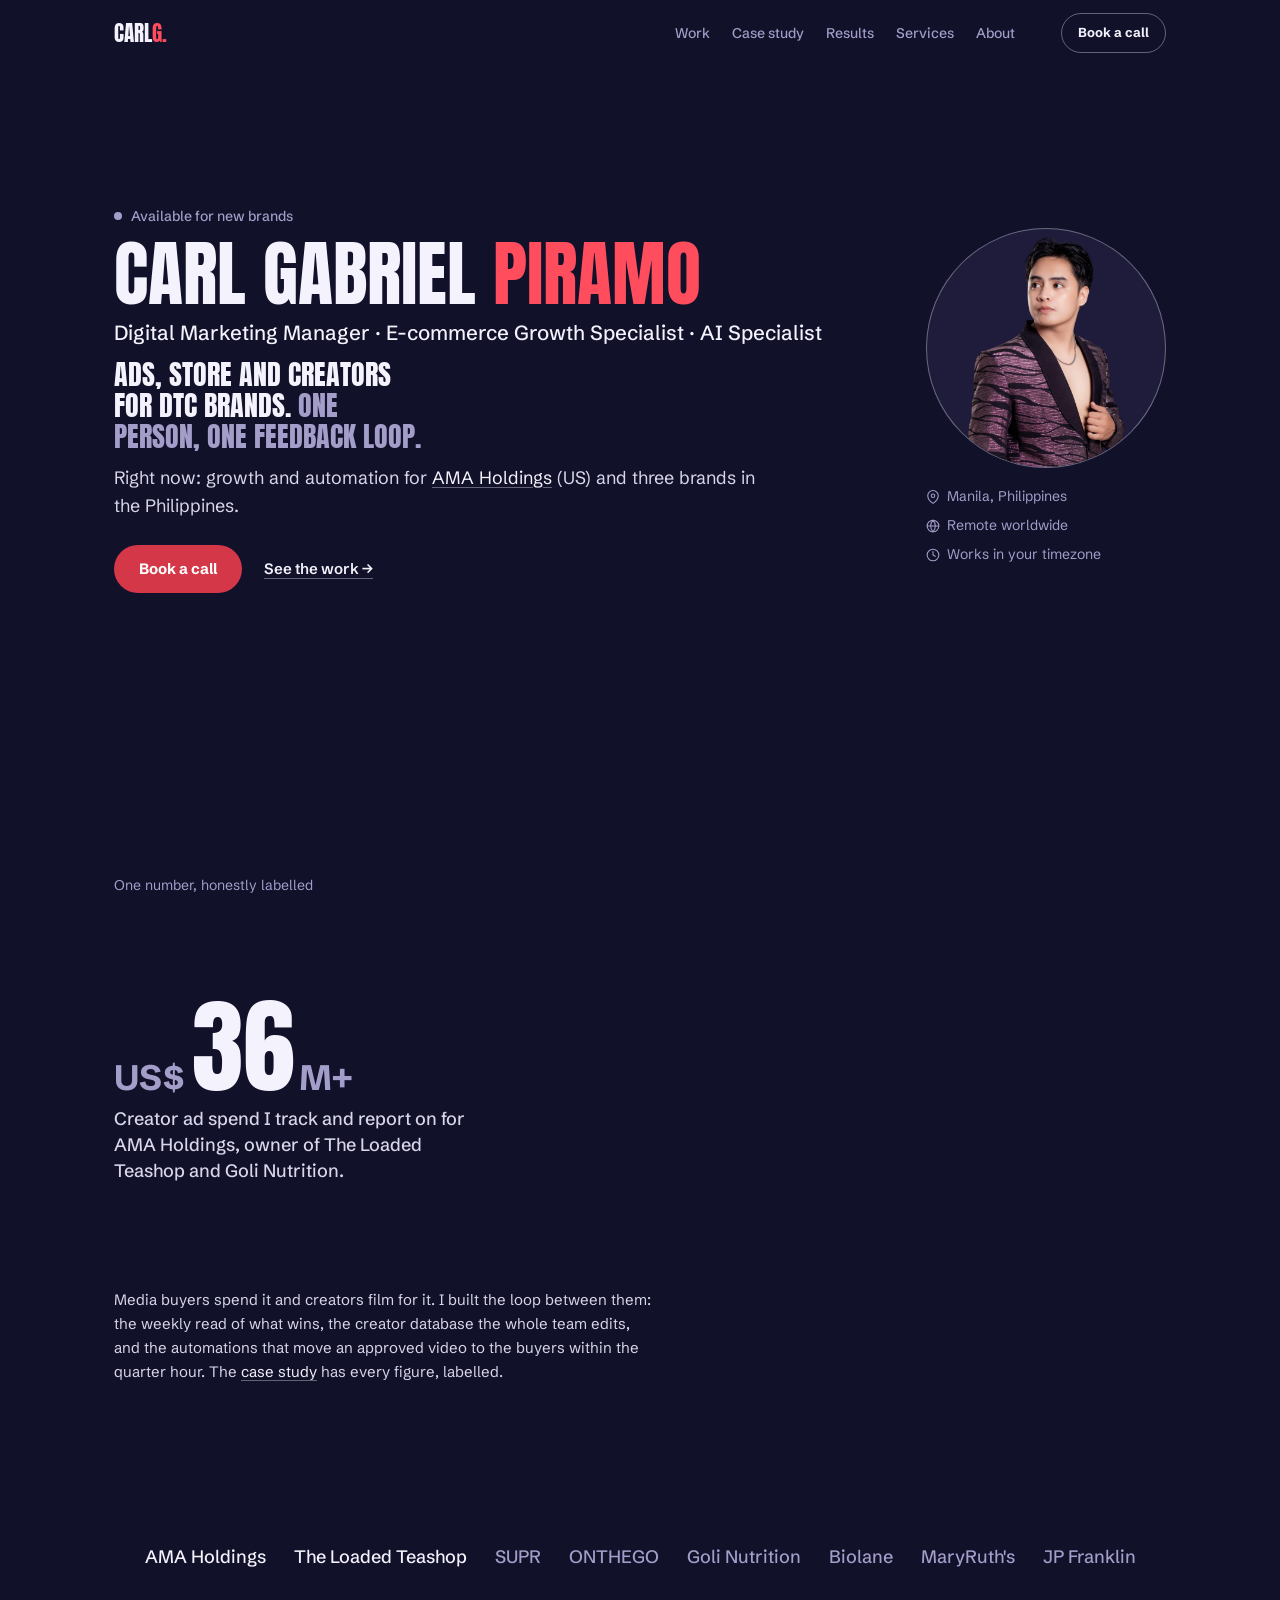
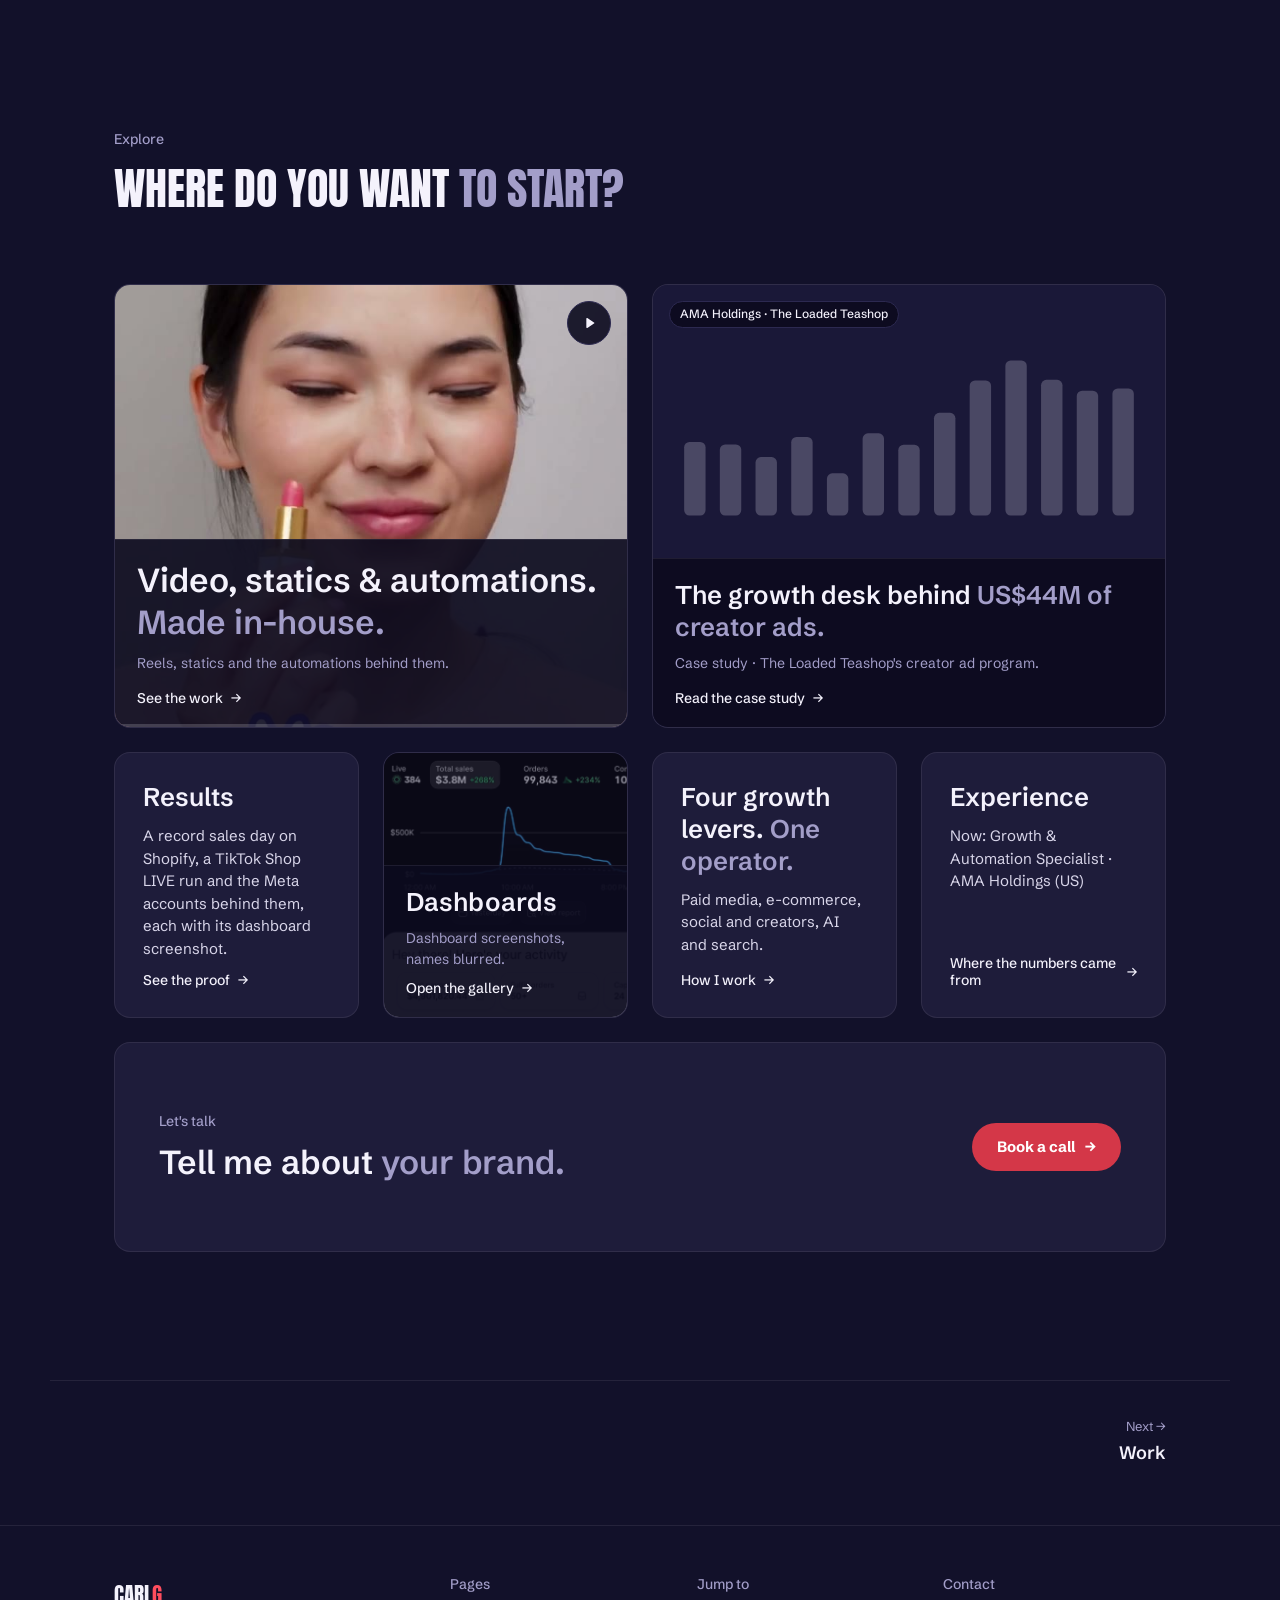
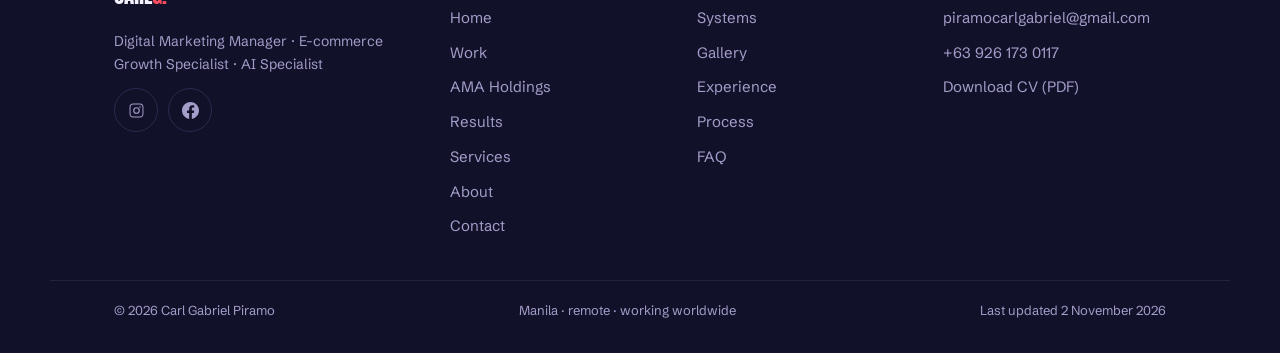
==== commit 63d9d667: "Chill pass: one number per page, calmer type, fewer chips Carl: "too many numbers, overwhelming, I w" ====
--- a/index.html
+++ b/index.html
@@ -44,7 +44,7 @@
 <link rel="preconnect" href="https://fonts.googleapis.com">
 <link rel="preconnect" href="https://fonts.gstatic.com" crossorigin>
 <link href="https://fonts.googleapis.com/css2?family=Anton&family=Schibsted+Grotesk:wght@400;500;700&family=Martian+Mono:wght@400;600&display=swap" rel="stylesheet">
-<link rel="stylesheet" href="styles.css?v=18">
+<link rel="stylesheet" href="styles.css?v=19">
 <noscript><style>.snap-in,.reveal,.is-split .wi,.tape rect,.spend .bar path,.step-node,.steps-line i{opacity:1;transform:none}</style></noscript>
 <script type="speculationrules">
 {"prefetch":[{"source":"document","where":{"and":[{"selector_matches":"a[href$='.html'], a[href='./']"},{"not":{"selector_matches":"[download], [target='_blank']"}}]},"eagerness":"moderate"}]}
@@ -135,13 +135,8 @@
       <p class="welcome snap-in d1"><i class="pulse-dot" aria-hidden="true"></i>Available for new brands</p>
       <h1 class="hero-name snap-in d1" data-split>Carl Gabriel <span class="ac">Piramo</span></h1>
       <p class="hero-role snap-in d2">Digital Marketing Manager · <span>E-commerce Growth Specialist</span> · AI Specialist</p>
-      <p class="hero-hook snap-in d2">Ads, store and creators for DTC brands. <em>4.9× blended ROAS, one operator.</em></p>
-      <ul class="hero-proof-list snap-in d3" aria-label="Headline proof">
-        <li><b><i>US$</i>44<i>M+</i></b> ad spend tracked</li>
-        <li><b>8.71<i>×</i></b> peak ROAS</li>
-        <li><b>833</b> creators, one database</li>
-      </ul>
-      <p class="lede snap-in d3">Right now: growth and automation for <a href="ama-holdings.html" title="AMA Holdings: The Loaded Teashop and Goli Nutrition">AMA Holdings</a> (US) and three brands in PH.</p>
+      <p class="hero-hook snap-in d2">Ads, store and creators for DTC brands. <em>One person, one feedback loop.</em></p>
+      <p class="lede snap-in d3">Right now: growth and automation for <a href="ama-holdings.html" title="AMA Holdings: The Loaded Teashop and Goli Nutrition">AMA Holdings</a> (US) and three brands in the Philippines.</p>
       <div class="hero-ctas snap-in d4">
         <a class="btn btn--primary" href="contact.html">Book a call</a>
         <a class="btn--link" href="work.html">See the work →</a>
@@ -166,19 +161,6 @@
       </ul>
     </div>
 
-    <div class="hero-social snap-in d5" role="group" aria-labelledby="hsLabel">
-      <span class="hs-label" id="hsLabel">Follow me</span>
-      <span class="hs-line" aria-hidden="true"></span>
-      <a href="https://www.instagram.com/crl.gbb" target="_blank" rel="noopener" aria-label="Instagram">
-        <svg viewBox="0 0 24 24" fill="currentColor" width="16" height="16" aria-hidden="true"><path d="M12 2.16c3.2 0 3.58.01 4.85.07 3.25.15 4.77 1.69 4.92 4.92.06 1.27.07 1.65.07 4.85s-.01 3.58-.07 4.85c-.15 3.22-1.66 4.77-4.92 4.92-1.27.06-1.65.07-4.85.07s-3.58-.01-4.85-.07c-3.26-.15-4.77-1.7-4.92-4.92-.06-1.27-.07-1.65-.07-4.85s.01-3.58.07-4.85C2.38 3.92 3.9 2.38 7.15 2.23 8.42 2.17 8.8 2.16 12 2.16Zm0 1.44c-3.14 0-3.51.01-4.75.07-2.5.11-3.5 1.13-3.61 3.61-.06 1.24-.07 1.61-.07 4.75s.01 3.51.07 4.75c.11 2.48 1.11 3.5 3.61 3.61 1.24.06 1.61.07 4.75.07s3.51-.01 4.75-.07c2.5-.11 3.5-1.13 3.61-3.61.06-1.24.07-1.61.07-4.75s-.01-3.51-.07-4.75c-.11-2.48-1.11-3.5-3.61-3.61-1.24-.06-1.61-.07-4.75-.07Zm0 3.68a4.72 4.72 0 1 1 0 9.44 4.72 4.72 0 0 1 0-9.44Zm0 7.79a3.07 3.07 0 1 0 0-6.14 3.07 3.07 0 0 0 0 6.14Zm6.01-7.98a1.1 1.1 0 1 1-2.2 0 1.1 1.1 0 0 1 2.2 0Z"/></svg>
-      </a>
-      <a href="https://www.facebook.com/carl.gabriel.piramo" target="_blank" rel="noopener" aria-label="Facebook">
-        <svg viewBox="0 0 24 24" fill="currentColor" width="16" height="16" aria-hidden="true"><path d="M24 12.07C24 5.4 18.63 0 12 0S0 5.4 0 12.07c0 6.03 4.39 11.03 10.13 11.93v-8.44H7.08v-3.49h3.05V9.41c0-3.02 1.79-4.69 4.53-4.69 1.31 0 2.68.24 2.68.24v2.97h-1.51c-1.49 0-1.96.93-1.96 1.89v2.25h3.33l-.53 3.49h-2.8v8.44C19.61 23.1 24 18.1 24 12.07Z"/></svg>
-      </a>
-      <a href="mailto:piramocarlgabriel@gmail.com" aria-label="Email">
-        <svg viewBox="0 0 24 24" fill="none" stroke="currentColor" stroke-width="2" width="16" height="16" aria-hidden="true"><rect x="2" y="4" width="20" height="16" rx="2"/><path d="m22 6-10 7L2 6"/></svg>
-      </a>
-    </div>
 
   </div>
 </header>
@@ -188,39 +170,14 @@
      ============================================================ -->
 <section class="stats" id="results" aria-labelledby="resultsTitle">
   <div class="wrap">
-    <h2 class="sub-head mono-line reveal" id="resultsTitle">Headline results</h2>
-    <div class="stats-grid stats-grid--6" data-stagger="90">
-      <article class="stat stat--hl card card--lift">
-        <span class="ic-tile ic-tile--solid" aria-hidden="true"><svg viewBox="0 0 24 24" fill="none" stroke="currentColor" stroke-width="1.8" stroke-linecap="round" stroke-linejoin="round"><path d="M23 6l-9.5 9.5-5-5L1 18"/><path d="M17 6h6v6"/></svg></span>
+    <h2 class="sub-head mono-line reveal" id="resultsTitle">One number, honestly labelled</h2>
+    <div class="stats-grid stats-grid--one">
+      <article class="stat stat--one card reveal">
         <span class="stat-num"><span class="pre">US$</span><span class="val" data-count="44">44</span><span class="suf">M+</span></span>
-        <span class="stat-label">Creator ad spend tracked<i>The Loaded Teashop · Apr to Nov 2026</i></span>
-      </article>
-      <article class="stat stat--hl card card--lift">
-        <span class="ic-tile ic-tile--win" aria-hidden="true"><svg viewBox="0 0 24 24" fill="none" stroke="currentColor" stroke-width="1.8" stroke-linecap="round" stroke-linejoin="round"><circle cx="12" cy="12" r="10"/><circle cx="12" cy="12" r="6"/><circle cx="12" cy="12" r="2"/></svg></span>
-        <span class="stat-num"><span class="val" data-count="8.71">8.71</span><span class="suf">×</span></span>
-        <span class="stat-label">Peak Meta ROAS<i>4.9× blended</i></span>
-      </article>
-      <article class="stat card card--lift">
-        <span class="ic-tile ic-tile--win" aria-hidden="true"><svg viewBox="0 0 24 24" fill="none" stroke="currentColor" stroke-width="1.8" stroke-linecap="round" stroke-linejoin="round"><path d="m12 2 2.9 6.2 6.6.8-4.9 4.6 1.3 6.6L12 17l-5.9 3.2 1.3-6.6L2.5 9l6.6-.8Z"/></svg></span>
-        <span class="stat-num"><span class="val" data-count="239">239</span></span>
-        <span class="stat-label">Winning videos in 30 days<i>Of 2,013 judged</i></span>
-      </article>
-      <article class="stat card card--lift">
-        <span class="ic-tile ic-tile--blue" aria-hidden="true"><svg viewBox="0 0 24 24" fill="none" stroke="currentColor" stroke-width="1.8" stroke-linecap="round" stroke-linejoin="round"><path d="M17 21v-2a4 4 0 0 0-4-4H5a4 4 0 0 0-4 4v2"/><circle cx="9" cy="7" r="4"/><path d="M23 21v-2a4 4 0 0 0-3-3.87"/><path d="M16 3.13a4 4 0 0 1 0 7.75"/></svg></span>
-        <span class="stat-num"><span class="val" data-count="833">833</span></span>
-        <span class="stat-label">Creators in one database<i>Handles, whitelist, tiers</i></span>
-      </article>
-      <article class="stat card card--lift">
-        <span class="ic-tile" aria-hidden="true"><svg viewBox="0 0 24 24" fill="none" stroke="currentColor" stroke-width="1.8" stroke-linecap="round" stroke-linejoin="round"><circle cx="12" cy="12" r="10"/><path d="M12 6v6l4 2"/></svg></span>
-        <span class="stat-num"><span class="pre">US$</span><span class="val" data-count="13.9">13.9</span><span class="suf">M</span></span>
-        <span class="stat-label">Ad spend in the last 30 days<i>Weekly analysis, 800+ creators</i></span>
-      </article>
-      <article class="stat card card--lift">
-        <span class="ic-tile" aria-hidden="true"><svg viewBox="0 0 24 24" fill="none" stroke="currentColor" stroke-width="1.8" stroke-linecap="round" stroke-linejoin="round"><path d="M1 12s4-7 11-7 11 7 11 7-4 7-11 7-11-7-11-7Z"/><circle cx="12" cy="12" r="3"/></svg></span>
-        <span class="stat-num"><span class="val" data-count="1">1</span><span class="suf">B+</span></span>
-        <span class="stat-label">Social media views<i>100M+ a month at peak, creator campaigns</i></span>
-      </article>
-    </div>
+        <span class="stat-label">Creator ad spend I track and report on for AMA Holdings, owner of The Loaded Teashop and Goli Nutrition.</span>
+      </article>
+    </div>
+    <p class="stat-note reveal">Media buyers spend it and creators film for it. I built the loop between them: the weekly read of what wins, the creator database the whole team edits, and the automations that move an approved video to the buyers within the quarter hour. The <a href="ama-holdings.html">case study</a> has every figure, labelled.</p>
   </div>
 </section>
 
@@ -231,14 +188,14 @@
   <div class="ticker-viewport">
   <div class="ticker-track">
     <ul class="ticker-list">
-      <li>AMA Holdings<span class="ticker-tag">USA</span></li>
-      <li>The Loaded Teashop<span class="ticker-tag">USA · AMA Holdings</span></li>
-      <li>SUPR<span class="ticker-tag">Singapore</span></li>
-      <li>ONTHEGO<span class="ticker-tag">Singapore</span></li>
-      <li>Goli Nutrition<span class="ticker-tag">USA · PH</span></li>
-      <li>Biolane<span class="ticker-tag">Philippines</span></li>
-      <li>MaryRuth's<span class="ticker-tag">Philippines</span></li>
-      <li>JP Franklin<span class="ticker-tag">Automotive</span></li>
+      <li>AMA Holdings</li>
+      <li>The Loaded Teashop</li>
+      <li>SUPR</li>
+      <li>ONTHEGO</li>
+      <li>Goli Nutrition</li>
+      <li>Biolane</li>
+      <li>MaryRuth's</li>
+      <li>JP Franklin</li>
     </ul>
   </div>
   </div>
@@ -265,9 +222,8 @@
           <span class="vframe-bar" aria-hidden="true"><i></i></span>
         </div>
         <div class="tile-body">
-          <span class="chip chip--accent">Meta · TikTok · n8n</span>
           <h3 class="tile-title"><a class="tile-link" id="tl-work" aria-labelledby="tl-work tg-work" href="work.html"><span data-vt="vt-work">Video, statics &amp; automations. <em>Made in-house.</em></span></a></h3>
-          <p class="tile-meta">8 videos · 10 statics · 9 automations</p>
+          <p class="tile-meta">Reels, statics and the automations behind them.</p>
           <span class="tile-go" aria-hidden="true"><span id="tg-work">See the work</span> →</span>
         </div>
       </article>
@@ -277,22 +233,14 @@
         <span class="chip chip--accent tile-chip">AMA Holdings · The Loaded Teashop</span>
         <div class="tile-body">
           <h3 class="tile-title"><a class="tile-link" id="tl-case" aria-labelledby="tl-case tg-case" href="ama-holdings.html"><span data-vt="vt-ama-holdings">The growth desk behind <em>US$44M of creator ads.</em></span></a></h3>
-          <p class="tile-meta">Case study · 11 systems · 833 creators · 239 winners in 30 days</p>
+          <p class="tile-meta">Case study · The Loaded Teashop's creator ad program.</p>
           <span class="tile-go" aria-hidden="true"><span id="tg-case">Read the case study</span> →</span>
         </div>
       </article>
 
       <article class="tile tile--results card card--lift">
-        <span class="ic-tile ic-tile--solid" aria-hidden="true"><svg viewBox="0 0 24 24" fill="none" stroke="currentColor" stroke-width="1.8" stroke-linecap="round" stroke-linejoin="round"><path d="M23 6l-9.5 9.5-5-5L1 18"/><path d="M17 6h6v6"/></svg></span>
         <h3 class="tile-title"><a class="tile-link" id="tl-results" aria-labelledby="tl-results tg-results" href="results.html">Results</a></h3>
-        <p class="stat-num"><span class="pre">$</span><span class="val" data-count="3.8">3.8</span><span class="suf">M</span></p>
-        <p class="tile-label">Shopify sales in one day</p>
-        <ul class="tile-list">
-          <li><b>100M+</b> views a month, creator campaign</li>
-          <li><b>₱4.99M</b> TikTok Shop LIVE GMV</li>
-          <li><b>52M+</b> organic views on brand accounts</li>
-          <li><b>₱2M+</b> a month in Shopify sales under management</li>
-        </ul>
+        <p class="tile-label">A record sales day on Shopify, a TikTok Shop LIVE run and the Meta accounts behind them, each with its dashboard screenshot.</p>
         <span class="tile-go" aria-hidden="true"><span id="tg-results">See the proof</span> →</span>
       </article>
 
@@ -300,28 +248,20 @@
         <span class="tile-shot" aria-hidden="true"><img src="assets/proof/proof-shopify-sales-day.jpg" alt="" width="1100" height="1076" loading="lazy" decoding="async"></span>
         <div class="tile-body">
           <h3 class="tile-title"><a class="tile-link" id="tl-dash" aria-labelledby="tl-dash tg-dash" href="results.html#gallery">Dashboards</a></h3>
-          <p class="tile-meta">9 dashboards · names blurred</p>
+          <p class="tile-meta">Dashboard screenshots, names blurred.</p>
           <span class="tile-go" aria-hidden="true"><span id="tg-dash">Open the gallery</span> →</span>
         </div>
       </article>
 
       <article class="tile tile--services card card--lift">
-        <span class="ic-tile ic-tile--blue" aria-hidden="true"><svg viewBox="0 0 24 24" fill="none" stroke="currentColor" stroke-width="1.8" stroke-linecap="round" stroke-linejoin="round"><rect x="5" y="5" width="14" height="14" rx="2"/><rect x="9" y="9" width="6" height="6"/><path d="M9 1v4M15 1v4M9 19v4M15 19v4M1 9h4M1 15h4M19 9h4M19 15h4"/></svg></span>
         <h3 class="tile-title"><a class="tile-link" id="tl-services" aria-labelledby="tl-services tg-services" href="services.html"><span data-vt="vt-services">Four growth levers. <em>One operator.</em></span></a></h3>
-        <ul class="tile-chips">
-          <li class="chip chip--accent">Paid media</li>
-          <li class="chip chip--blue">E-commerce</li>
-          <li class="chip chip--win">Social &amp; creators</li>
-          <li class="chip">AI &amp; search</li>
-        </ul>
+        <p class="tile-label">Paid media, e-commerce, social and creators, AI and search.</p>
         <span class="tile-go" aria-hidden="true"><span id="tg-services">How I work</span> →</span>
       </article>
 
       <article class="tile tile--exp card card--lift">
-        <span class="chip chip--win">Current</span>
         <h3 class="tile-title"><a class="tile-link" id="tl-exp" aria-labelledby="tl-exp tg-exp" href="about.html#experience">Experience</a></h3>
         <p class="tile-label">Now: Growth &amp; Automation Specialist · AMA Holdings (US)</p>
-        <p class="tile-meta">Plus three brands in PH · 3+ years · PH · SG · USA</p>
         <span class="tile-go" aria-hidden="true"><span id="tg-exp">Where the numbers came from</span> →</span>
       </article>
 
@@ -337,7 +277,7 @@
 </section>
 
 <nav class="pager wrap" aria-label="More pages">
-  <a class="pager-next" href="work.html"><small>02 · Next →</small><b>Work</b></a>
+  <a class="pager-next" href="work.html"><small>Next →</small><b>Work</b></a>
 </nav>
 
 </main>
--- a/styles.css
+++ b/styles.css
@@ -19,8 +19,10 @@
    Rules: tokens once · one rule per concern · transform/opacity motion only
    Flat on purpose (spec docs/design/2026-11-02-flat-calm-redesign.md): solid colours only, no blur,
    no masks, no glows, no colour ramps. Depth is a surface step plus a 1px hairline. Hover changes colour,
-   border colour or an underline, never position, size or shadow. One coral button and one
-   coral number per screen; one solid coral surface (.coral) at the end of each page.
+   border colour or an underline, never position, size or shadow.
+   Chill pass (docs/design/2026-11-03-chill-pass.md): one big figure per page, zero coral numbers, no coral
+   slab (.coral is a --panel card), no section bands, letter-spacing 0, labels in 14px mixed case, running copy
+   in --prose at a 60ch measure. Coral per screen: brand mark, surname or h1 em, one primary button, the chart's peak bar.
    ============================================================ */
 
 
@@ -31,18 +33,19 @@
   /* surfaces, darkest to lightest */
   --bg-0:#0C0B1E;        /* nav when scrolled, caption bars, lightbox chrome, chart tip, inputs */
   --bg:#12112A;          /* page, grid cells */
-  --bg-2:#1A1838;        /* .section--alt, image wells, .auto-flow */
+  --bg-2:#1A1838;        /* image wells, .auto-flow, .tool pills (no section bands any more) */
   --panel:#1E1C3A;       /* cards, tiles, forms, chart card */
   --panel-2:#252247;     /* raised: hover fill on pager and ci-row, active menu row */
 
   /* lines */
-  --edge:#332F58;                        /* control borders, chips, inputs */
-  --edge-soft:rgba(var(--fg-rgb),.10);   /* card borders, section rules, cell grid lines */
-  --edge-strong:rgba(var(--fg-rgb),.38); /* hover border, ghost button, portrait outline, form field boundary: 3.3:1 on --panel and --bg */
+  --edge:#2C2950;                        /* inputs, chips, media frames: one step quieter */
+  --edge-soft:rgba(var(--fg-rgb),.08);   /* card borders, the few hairlines left */
+  --edge-strong:rgba(var(--fg-rgb),.36); /* ghost button, portrait ring, form field boundary: 3.1:1 on --bg and --panel (WCAG 1.4.11) */
 
   /* text */
   --text:#F4F2FC;
-  --mute:#9E99C6;        /* 6.1:1 on --panel, 6.9:1 on --bg */
+  --prose:#D9D6EA;       /* running copy (12.3:1 on --bg, 11.1:1 on --panel) */
+  --mute:#A39EC9;        /* labels, ledes' affixes, separators: 6.4:1 on --panel, 7.2:1 on --bg */
   --dim:#6F6A94;         /* decorative only: separators, swipe cues */
   --fg-rgb:244,242,252;
   --bg-rgb:18,17,42;
@@ -52,15 +55,16 @@
   --accent-rgb:255,77,94;
   --accent-btn:#D43748;    /* primary button fill, white text 4.7:1 */
   --accent-btn-deep:#C92E3C;
-  --accent-text:#FF6674;   /* small coral text on --panel, 5:1: .stat--hl sublabel only, .is-error */
-  --accent-tint:rgba(var(--accent-rgb),.10); /* .stat--hl cells, .vs--me */
+  --accent-text:#FF6674;   /* .cf-note.is-error only; no label is coral any more */
+  --accent-tint:rgba(var(--accent-rgb),.10); /* kept for compatibility; no rule reads it after this pass */
   --ink:#12112A;           /* text and button fill on a coral surface: 5.7:1 on #FF4D5E */
 
   /* data colours: diagrams, chart bars, legends. Never UI chrome. */
   --data-1:#FF4D5E;
   --data-2:#6C8BFF;
   --data-3:#36D399;
-  --data-mute:rgba(var(--fg-rgb),.38); /* 3.3:1 on --panel: a bar reads without its label */
+  --data-mute:rgba(var(--fg-rgb),.22); /* tape bars, diagram strokes (decorative) */
+  --data-bar:rgba(var(--fg-rgb),.36);  /* the case study's non-peak columns and phone rows: 3.1:1 on --panel */
   --blue:#6C8BFF;--blue-rgb:108,139,255;  /* kept: existing diagram rules read them */
   --win:#36D399;--win-rgb:54,211,153;
 
@@ -68,14 +72,16 @@
   --scrim:rgba(12,11,30,.9);             /* solid caption bar over media */
 
   --t-xs:12px;--t-sm:13px;
-  --r:12px;--r-lg:20px;
+  --r:12px;--r-lg:16px;
+  --measure:60ch;        /* every paragraph, list item, lede and answer */
+  /* spacing scale, 8-based: 8 16 24 32 48 64 96 128 (used literally below; no --s tokens) */
 
   --hook:'Anton','Arial Narrow',Impact,sans-serif;
   --body:'Schibsted Grotesk','Segoe UI',system-ui,sans-serif;
   --mono:'Martian Mono','SFMono-Regular',Consolas,monospace;
 
   --pad:clamp(20px,5vw,64px);
-  --section:clamp(72px,11vw,140px);
+  --section:clamp(72px,10vw,128px);     /* every page; no inner-page override */
   --ease:cubic-bezier(.2,.7,.2,1);
   --ease-out:cubic-bezier(.16,1,.3,1);
   --nav-h:66px;
@@ -84,25 +90,9 @@
 }
 @media (max-width:860px){:root{--nav-h:58px}}
 
-/* the one solid coral surface per page: .cta-band on the inner pages, .tile--contact on Home.
-   Inside it text is ink, the em is underlined (not recoloured) and the primary button inverts,
-   so the "one coral button per screen" rule still holds. */
-.coral,.coral.card{ /* .coral.card: a tile's own .card fill (03) must not outrank the surface */
-  background:var(--accent);color:var(--ink);
-  --text:#12112A;--mute:#12112A;--dim:rgba(18,17,42,.85); /* 4.8:1 on coral */
-  --edge-soft:rgba(18,17,42,.2);--edge-strong:rgba(18,17,42,.45);
-}
-.coral .btn--primary{background:var(--ink);color:#F4F2FC}
-.coral .btn--primary:hover{background:#F4F2FC;color:var(--ink)}
-.coral .btn--link{color:var(--ink);text-decoration-color:rgba(18,17,42,.45)}
-.coral .btn--link:hover{text-decoration-color:var(--ink)}
-.coral .eyebrow{color:var(--ink)}
-.coral .eyebrow::before{background:var(--ink)}
-.coral .hook,.coral .hook em,.coral .lede,.coral .tile-title,.coral .tile-title em{color:var(--ink)}
-.coral .hook em,.coral .tile-title em{text-decoration:underline;text-decoration-thickness:3px;text-underline-offset:6px}
-.coral .mono-line{color:var(--ink)} /* 5.7:1; the .75 alpha was 4.1:1 */
-.coral ::selection{background:var(--ink);color:#F4F2FC}
-.coral :focus-visible{outline-color:var(--ink)}
+/* the end-of-page card: .coral stays in the markup (five .cta-band sections and Home's .tile--contact)
+   but is now a --panel card with a 1px hairline. The coral button inside it is the page's one coral button. */
+.coral,.coral.card{background:var(--panel);color:var(--text);border:1px solid var(--edge-soft);border-radius:var(--r-lg)}
 
 
 /* ============================================================
@@ -119,7 +109,7 @@
   color:var(--text);
   font-family:var(--body);
   font-size:17px;
-  line-height:1.6;
+  line-height:1.65;
   -webkit-font-smoothing:antialiased;
   text-rendering:optimizeLegibility;
 }
@@ -131,10 +121,11 @@
 button{font:inherit;color:inherit;background:none;border:0;cursor:pointer}
 input,textarea{font:inherit;color:inherit}
 strong,b{font-weight:700}
+p strong,li strong{color:var(--text);font-weight:500}
 ::selection{background:var(--accent);color:var(--ink)} /* ink on coral 5.7:1, the pairing the coral surface uses */
 :focus-visible{outline:2px solid var(--accent);outline-offset:3px;border-radius:4px}
 [id]{scroll-margin-top:calc(var(--nav-h) + 16px)}
-body.has-jump [id]{scroll-margin-top:calc(var(--nav-h) + var(--jump-h) + 16px)}
+body.has-jump [id]{scroll-margin-top:calc(var(--nav-h) + 16px)} /* the jump row is static now (23), so only the nav sits over a target */
 [hidden]{display:none !important} /* filtered gallery items and inactive tab panels set display on their classes */
 
 .skip{
@@ -151,47 +142,35 @@
 .wrap{width:100%;max-width:var(--wrap);margin-inline:auto;padding-inline:var(--pad)}
 main{position:relative}
 .section{padding-block:var(--section)}
-/* inner pages open under a banner (and jump-chips), so their sections need less air than the one-page layout did */
-body:not([data-page="home"]){--section:clamp(56px,7vw,96px)}
-.section--alt{background:var(--bg-2);border-block:1px solid var(--edge-soft)}
-.section-head{max-width:820px;margin-bottom:clamp(36px,5vw,60px)}
+.section--alt{background:transparent;border-block:0} /* rhythm is space, not bands */
+.section-head{max-width:820px;margin-bottom:clamp(40px,6vw,72px)}
 .section-head .lede{margin-top:18px}
+/* running copy: one measure and one colour for everything a person reads */
+.lede,.qa-a,.about-text p,.section-head p,.svc p,.run > p,.run-list li,.reg p,.tl-bullets li,.auto-body p,.work-group > p,.stat-note,.panel-note,.ops-note,.provenance,.res-d,.step p,.edu-list li,.faq-body p,.vs-list li,.brand-card p,.skill-head p,.earlier-text p,.edge-copy p,.opsmap figcaption,.loop figcaption{max-width:var(--measure)}
+.lede,.about-text p,.svc p,.run > p,.run-list li,.reg p,.tl-bullets li,.auto-body p,.work-group > p,.stat-note,.panel-note,.ops-note,.provenance,.res-d,.step p,.edu-list li,.faq-body p,.vs-list li,.brand-card p,.skill-head p,.earlier-text p,.edge-copy p,.qa-a{color:var(--prose)}
 
 
 /* ============================================================
    02 · TYPE ROLES
    ============================================================ */
-.eyebrow{
-  display:flex;align-items:center;gap:10px;
-  font-family:var(--mono);font-size:13px;letter-spacing:.08em;text-transform:uppercase;
-  color:var(--mute);margin-bottom:18px;
-}
-.eyebrow::before{content:'';flex:none;width:18px;height:1px;background:var(--mute)}
+.eyebrow{display:block;font:500 14px/1.5 var(--body);letter-spacing:0;text-transform:none;color:var(--mute);margin-bottom:16px}
 .hook{
   font-family:var(--hook);font-weight:400;text-transform:uppercase;
-  line-height:1.02;letter-spacing:.005em;text-wrap:balance;
-}
-h2.hook{font-size:clamp(30px,5vw,56px)}
+  line-height:1.04;letter-spacing:0;text-wrap:balance;
+}
+h2.hook{font-size:clamp(28px,4vw,44px)}
 /* heading emphasis: the page's h1 em is its one coral phrase; section h2s are two-tone white and mute */
 .hook em{font-style:normal;color:var(--mute)}
 h1 .hook em,h1.hook em,.page-title em,.hero-name .ac{color:var(--accent)}
-.lede{color:var(--mute);max-width:600px;font-size:clamp(16px,1.4vw,18px)}
+.lede{color:var(--prose);max-width:var(--measure);font-size:clamp(16px,1.4vw,18px);line-height:1.6}
 .lede strong{color:var(--text);font-weight:500}
 .lede a{color:var(--text);text-decoration-color:var(--edge-strong);text-underline-offset:3px}
 .lede a:hover{text-decoration-color:var(--text)}
-.mono-line{
-  font-family:var(--mono);font-size:13px;letter-spacing:.08em;
-  text-transform:uppercase;color:var(--mute);font-weight:400;
-}
-.card-title{
-  font-family:var(--hook);font-weight:400;text-transform:uppercase;
-  font-size:clamp(20px,2vw,23px);line-height:1.12;letter-spacing:.01em;
-}
-.sub-head{
-  display:flex;align-items:center;gap:12px;
-  margin-bottom:20px;
-}
-.sub-head::after{content:'';flex:1 0 32px;height:1px;background:var(--edge-soft)}
+.mono-line{font:400 14px/1.5 var(--body);letter-spacing:0;text-transform:none;color:var(--mute)} /* the name stays; the face is the body face now */
+.card-title{font:600 20px/1.25 var(--body);letter-spacing:0;text-transform:none}
+.sub-head{display:block;margin-bottom:24px}
+.card-kicker{font:500 12px/1.4 var(--body);letter-spacing:0;color:var(--mute)}
+.pull-text{margin:32px 0 0;font:600 clamp(22px,2.6vw,28px)/1.25 var(--body);letter-spacing:-.01em;max-width:28ch;color:var(--text)}
 
 
 /* ============================================================
@@ -199,15 +178,15 @@
    ============================================================ */
 .chip{
   display:inline-block;
-  font-family:var(--mono);font-size:11px;letter-spacing:.06em;text-transform:uppercase;
-  line-height:1.4;padding:5px 10px 4px;
+  font:500 12px/1.4 var(--body);letter-spacing:0;text-transform:none;
+  padding:4px 10px;
   border:1px solid var(--edge);border-radius:999px;
   color:var(--mute);background:transparent;
   white-space:nowrap;
 }
-/* --accent and --blue render as the base chip (names kept for the markup and the lightbox copy) */
+/* every modifier renders as the base chip (names kept for the markup and the lightbox copy) */
 .chip--accent,.chip--blue{color:var(--mute);border-color:var(--edge)}
-.chip--win{color:var(--data-3);border-color:rgba(var(--win-rgb),.4)} /* status, not decoration */
+.chip--win{color:var(--mute);border-color:var(--edge)}
 /* chips over media sit on a solid scrim bar */
 .tile-chip,.gal-chip,.vframe .chip,.about-photo .chip{background:var(--scrim);color:var(--text);border-color:var(--edge);box-shadow:none}
 
@@ -232,11 +211,7 @@
 }
 .btn--link:hover{text-decoration-color:var(--text)}
 
-.ic-tile{
-  display:inline-flex;align-items:center;justify-content:center;flex:none;
-  width:40px;height:40px;border-radius:10px;
-  color:var(--text);background:transparent;border:1px solid var(--edge);
-}
+.ic-tile{display:none} /* the title is the icon */
 .ic-tile svg{width:20px;height:20px}
 /* --blue, --win and --solid render as the base tile */
 .ic-tile--blue,.ic-tile--win,.ic-tile--solid{color:var(--text);background:transparent;border-color:var(--edge);box-shadow:none}
@@ -265,18 +240,19 @@
    JS measures the active .seg-btn (offsetLeft/offsetWidth, unaffected by .reveal transforms)
    and sets --seg-x/--seg-w on the .seg-ind (inline transform/width work too).
    Without JS the indicator stays 0-wide and the active button is marked by its text colour alone. */
+/* underline tabs: the indicator is a 2px line under the active tab (width and transform still come from the JS variables) */
 .seg{
   position:relative;isolation:isolate;
-  display:inline-flex;align-items:center;gap:2px;max-width:100%;
-  padding:3px;border-radius:999px;
-  background:var(--bg-0);border:1px solid var(--edge);
+  display:inline-flex;align-items:center;gap:4px;max-width:100%;
+  padding:0;border-radius:0;
+  background:transparent;border:0;border-bottom:1px solid var(--edge-soft);
   box-shadow:none;
 }
 .seg-ind{
-  position:absolute;z-index:0;top:3px;bottom:3px;left:0;
+  position:absolute;z-index:0;top:auto !important;bottom:-1px;left:0;height:2px !important; /* !important: segUpdate writes top:0 and the button height inline */
   width:var(--seg-w,var(--ind-w,0px));
   transform:translateX(var(--seg-x,var(--ind-x,0px)));
-  border-radius:999px;pointer-events:none;
+  border-radius:0;pointer-events:none;
   background:var(--text);
   box-shadow:none;
   transition:transform .3s var(--ease-out),width .3s var(--ease-out);
@@ -284,24 +260,24 @@
 .seg-btn{
   position:relative;z-index:1;flex:none;
   display:inline-flex;align-items:center;justify-content:center;gap:8px;
-  min-height:42px;padding:10px 16px;border-radius:999px;
-  font-family:var(--mono);font-size:13px;letter-spacing:.06em;text-transform:uppercase;line-height:1.2;
+  min-height:44px;padding:12px 14px;border-radius:0;
+  font:500 14px/1.2 var(--body);letter-spacing:0;text-transform:none;
   white-space:nowrap;color:var(--mute);background:transparent;
   transition:color .2s var(--ease);
 }
 .seg-btn:hover{color:var(--text)}
-.seg-btn.is-active,.seg-btn[aria-pressed="true"],.seg-btn[aria-selected="true"]{color:var(--bg)}
-.seg-btn:focus-visible{outline-offset:2px;border-radius:999px}
+.seg-btn.is-active,.seg-btn[aria-pressed="true"],.seg-btn[aria-selected="true"]{color:var(--text)}
+.seg-btn:focus-visible{outline-offset:-2px;border-radius:4px}
 /* phones: the pill scrolls sideways instead of squeezing four tabs into 358px; segUpdate scrolls the chosen tab into view */
 @media (max-width:560px){
   .proof-tablist,.gal-filters,.work-tabs{
-    display:flex;width:100%;overflow-x:auto;overscroll-behavior-x:contain;
-    scrollbar-width:none;scroll-snap-type:x proximity;scroll-padding-inline:3px;
+    display:flex;width:calc(100% + 2 * var(--pad));max-width:none;overflow-x:auto;overscroll-behavior-x:contain;
+    margin-inline:calc(var(--pad) * -1);padding-inline:var(--pad); /* bleeds to the screen edge, so a cut label reads as a swipe cue, not a clipped row */
+    scrollbar-width:none;scroll-snap-type:x proximity;scroll-padding-inline:var(--pad);
   }
   .proof-tablist::-webkit-scrollbar,.gal-filters::-webkit-scrollbar,.work-tabs::-webkit-scrollbar{display:none}
-  .proof-tablist .seg-btn,.gal-filters .seg-btn,.work-tabs .seg-btn{flex:none;scroll-snap-align:start;padding-inline:14px;font-size:12px;letter-spacing:.04em}
-  .work-tabs .seg-btn{padding-inline:12px} /* the four work tabs fit the 334px pill at 375 without a 3px wiggle */
-  .gal-filters .gal-count{font-size:11px;min-width:20px;height:20px}
+  .proof-tablist .seg-btn,.gal-filters .seg-btn,.work-tabs .seg-btn{flex:none;scroll-snap-align:start;padding-inline:14px;font-size:14px;letter-spacing:0}
+  .work-tabs .seg-btn{padding-inline:12px}
 }
 
 
@@ -329,7 +305,7 @@
 }
 .brand{
   display:inline-flex;align-items:center;min-height:44px;order:0;
-  font-family:var(--hook);font-size:21px;letter-spacing:.04em;line-height:1;
+  font-family:var(--hook);font-size:21px;letter-spacing:0;line-height:1;
   text-decoration:none;color:var(--text);
 }
 .brand b{color:var(--accent);font-weight:400}
@@ -352,7 +328,7 @@
 .nav-links{display:flex;align-items:center;gap:2px;margin-left:auto;order:1}
 .nav-links a{
   position:relative;display:inline-block;padding:8px 10px;
-  font-family:var(--mono);font-size:13px;letter-spacing:.08em;text-transform:uppercase;
+  font:500 14px/1.2 var(--body);letter-spacing:0;text-transform:none;
   color:var(--mute);text-decoration:none;
   transition:color .2s var(--ease);
 }
@@ -366,13 +342,10 @@
 .nav-links a.active,.nav-links a[aria-current="page"]{color:var(--text)}
 .nav-links a.active::after,.nav-links a[aria-current="page"]::after{transform:scaleX(1);transform-origin:left}
 .nav-home{display:none} /* Home shows only inside the mobile menu; the brand mark is Home on desktop */
-.nav-cta{order:2;margin-left:8px}
+/* the bar pill is a ghost button at every width and scroll position: the page's one coral button is in its body */
+.nav-cta{order:2;margin-left:8px;background:transparent;border-color:var(--edge-strong);color:var(--text)}
+.nav-cta:hover{border-color:var(--text);background:rgba(var(--fg-rgb),.05)}
 .nav-cta[aria-current="page"]{box-shadow:0 0 0 2px rgba(var(--fg-rgb),.55)} /* ring only */
-/* at the top of a page the hero or banner already shows the coral primary, so the bar pill is a ghost
-   until the visitor scrolls (main.js adds .nav--scrolled past 20px): one coral button per screen.
-   contact.html keeps the coral pill at the top: it is the current-page marker there */
-body:not([data-page="contact"]) .nav:not(.nav--scrolled) .nav-cta{background:transparent;border-color:var(--edge-strong);color:var(--text)}
-body:not([data-page="contact"]) .nav:not(.nav--scrolled) .nav-cta:hover{border-color:var(--text);background:rgba(var(--fg-rgb),.05)}
 
 .pagebar{position:absolute;left:0;right:0;bottom:-1px;height:2px;pointer-events:none}
 .pagebar i{
@@ -412,18 +385,18 @@
 
 
 /* ============================================================
-   06 · HERO: copy and three Anton numbers first, then a round portrait beside the location facts
+   06 · HERO: copy first, no figures; a round portrait beside (phones) or above (desktop) the location facts
    ============================================================ */
 .hero{
   position:relative;overflow:clip;
   display:grid;align-items:center;
-  min-height:min(780px,calc(100svh - var(--nav-h)));
-  padding:clamp(28px,4vw,56px) 0 clamp(48px,6vw,72px); /* fits a 768px laptop screen with the numbers and buttons above the fold */
+  min-height:min(680px,calc(100svh - var(--nav-h)));
+  padding:clamp(28px,4vw,56px) 0 clamp(48px,6vw,72px);
 }
 .hero-grid{
   position:relative;
   display:grid;
-  grid-template-columns:minmax(0,1fr) 220px 44px;
+  grid-template-columns:minmax(0,1fr) 240px;
   gap:clamp(24px,3vw,44px);
   align-items:center;
 }
@@ -431,17 +404,15 @@
 /* copy */
 .hero-copy{min-width:0}
 .welcome{
-  display:inline-flex;align-items:center;gap:9px;
-  padding:6px 12px 6px 10px;border-radius:999px;
-  border:1px solid var(--edge);background:transparent;
-  font-family:var(--mono);font-size:12px;letter-spacing:.06em;text-transform:uppercase;
-  color:var(--text);margin-bottom:10px;
-}
-.pulse-dot{position:relative;flex:none;width:8px;height:8px;border-radius:50%;background:var(--data-3)}
+  display:inline-flex;align-items:center;gap:9px;padding:0;border:0;background:transparent;
+  font:500 14px/1.5 var(--body);letter-spacing:0;text-transform:none;
+  color:var(--mute);margin-bottom:12px;
+}
+.pulse-dot{position:relative;flex:none;width:8px;height:8px;border-radius:50%;background:var(--mute)}
 .pulse-dot::after{content:none}
 .hero-name{
   font-family:var(--hook);font-weight:400;text-transform:uppercase;text-wrap:balance;
-  font-size:clamp(44px,8.5vw,84px);line-height:.95;letter-spacing:.005em;
+  font-size:clamp(40px,8vw,72px);line-height:.96;letter-spacing:0;
   margin-bottom:10px;
 }
 .ac{color:var(--accent)}
@@ -452,36 +423,19 @@
 .hero-role span{color:var(--text)}
 .hero-hook{
   font-family:var(--hook);font-weight:400;text-transform:uppercase;
-  font-size:clamp(22px,5.6vw,34px);line-height:1.05;letter-spacing:.005em;
-  color:var(--text);max-width:17em;margin-bottom:12px; /* two lines on a laptop (the first sentence needs 16.3em in Anton); the second line carries the outcome number */
-}
-.hero-hook em{font-style:normal;color:var(--text)}
-.hero .lede{margin-bottom:16px;max-width:52ch}
-.hero-ctas{display:flex;flex-wrap:wrap;align-items:center;gap:10px 18px}
+  font-size:clamp(20px,4.6vw,28px);line-height:1.1;letter-spacing:0;
+  color:var(--text);max-width:22ch;margin-bottom:12px;
+}
+.hero-hook em{font-style:normal;color:var(--mute)}
+.hero .lede{margin-bottom:16px;max-width:var(--measure)}
+.hero-ctas{display:flex;flex-wrap:wrap;align-items:center;gap:10px 18px;margin-top:24px}
 .hero-meta{display:grid;gap:8px;min-width:0} /* in .hero-visual: beside the portrait on phones, under it on desktop */
 .hero-meta li{
-  display:inline-flex;align-items:center;gap:7px;white-space:nowrap; /* one fact per line under the 220px portrait */
-  font-family:var(--mono);font-size:12px;letter-spacing:.06em;text-transform:uppercase;
+  display:inline-flex;align-items:center;gap:7px;white-space:nowrap; /* one fact per line under the 240px portrait */
+  font:400 14px/1.5 var(--body);letter-spacing:0;text-transform:none;
   color:var(--mute);
 }
 .hero-meta svg{color:var(--mute)}
-
-/* proof row: three Anton numbers under the hook with a label under each; US$44M+ is the screen's coral
-   number. It lives in .hero-copy so the numbers come before the buttons on every width */
-.hero-proof-list{
-  display:grid;grid-template-columns:repeat(3,minmax(0,auto));justify-content:start;gap:12px 28px;
-  list-style:none;padding:0;margin:0 0 18px;
-  font-family:var(--mono);font-size:12px;letter-spacing:.04em;text-transform:uppercase;line-height:1.4;color:var(--mute);
-}
-.hero-proof-list li{display:grid;gap:5px;min-width:0}
-.hero-proof-list b{
-  display:flex;align-items:baseline;gap:2px;
-  font-family:var(--hook);font-weight:400;font-size:clamp(30px,4.2vw,44px);line-height:1;letter-spacing:.005em;
-  font-variant-numeric:tabular-nums;color:var(--text);
-}
-/* Anton has no × glyph: affixes use the body face, as .stat-num does */
-.hero-proof-list b i{font-style:normal;font-family:var(--body);font-weight:700;font-size:.42em;letter-spacing:.02em;color:var(--mute)}
-.hero-proof-list li:first-child b{color:var(--accent)}
 
 /* portrait column: a round photo with the location facts beside it (phones) or under it (desktop) */
 .hero-visual{position:relative;width:100%;max-width:400px;justify-self:center}
@@ -489,43 +443,27 @@
 .hv-photo{position:relative;border-radius:50%;overflow:hidden;background:var(--panel);border:1px solid var(--edge-strong);box-shadow:none}
 .hero-proof .hv-photo{flex:none;width:64px;height:64px}
 .hv-photo img{width:100%;height:100%;object-fit:cover;object-position:top center}
-/* social rail */
-.hero-social{display:flex;flex-direction:column;align-items:center;gap:14px;justify-self:end}
-.hs-label{
-  writing-mode:vertical-rl;
-  font-family:var(--mono);font-size:12px;letter-spacing:.12em;text-transform:uppercase;color:var(--mute);
-}
-.hs-line{width:1px;height:46px;background:var(--edge)}
-.hero-social a{
-  display:inline-flex;align-items:center;justify-content:center;
-  width:44px;height:44px;border-radius:50%;
-  border:1px solid var(--edge);color:var(--mute);background:transparent;
-  transition:color .2s var(--ease),border-color .2s var(--ease);
-}
-.hero-social a:hover{color:var(--text);border-color:var(--text)}
 
 @media (min-width:861px){
   .hero-proof{flex-direction:column;align-items:flex-start;gap:18px}
-  .hero-proof .hv-photo{width:220px;height:220px} /* the number row leads; the portrait is a supporting circle, no outline ring */
+  .hero-proof .hv-photo{width:240px;height:240px}
 }
 @media (max-width:860px){
-  .hero{min-height:0;padding:20px 0 40px}
+  .hero{min-height:0;padding:40px 0 72px} /* 72 not 56: keeps the US$44M+ block off an 812px first screen with room to spare */
   .hero-grid{grid-template-columns:minmax(0,1fr);gap:22px}
   .hero-visual{order:0;max-width:none;justify-self:stretch} /* copy first */
   .hero-ctas{flex-direction:column;align-items:stretch;gap:6px}
   .hero-ctas .btn--link{justify-content:center}
-  .hero-name{font-size:clamp(44px,12vw,72px)}
+  .hero-name{font-size:clamp(40px,11vw,64px)}
   .hero-hook{max-width:none}
-  .hero-proof-list{grid-template-columns:repeat(3,minmax(0,1fr));gap:10px 14px;margin-bottom:16px;text-transform:none;letter-spacing:.02em} /* three equal columns; mixed-case labels wrap to two lines, not three */
   .hero-meta{gap:6px}
-  .hero-social{display:none} /* the footer carries the social links; a Follow me row has no place above the first result */
 }
 
 
 /* ============================================================
    07 · BRAND ROW: static, wrapped, after #results
    ============================================================ */
-.ticker{position:relative;padding:22px 0;border-block:1px solid var(--edge-soft)}
+.ticker{position:relative;padding:32px 0;border-block:0}
 .ticker-viewport{overflow:visible}
 .ticker-track{display:block;width:auto;animation:none}
 .ticker-list{
@@ -534,81 +472,59 @@
 }
 .ticker-list li{
   display:inline-flex;align-items:baseline;gap:10px;white-space:nowrap;
-  font-family:var(--hook);font-size:clamp(18px,2vw,22px);letter-spacing:.04em;text-transform:uppercase;color:var(--mute);
+  font:500 clamp(16px,1.5vw,18px)/1.4 var(--body);letter-spacing:0;text-transform:none;color:var(--mute);
 }
 .ticker-list li:nth-child(-n+2){color:var(--text)}
-.ticker-tag{
-  font-family:var(--mono);font-size:12px;letter-spacing:.06em;text-transform:uppercase;color:var(--mute);
-}
-
-
-/* ============================================================
-   08 · STATS: the hairline cell grid
-   Cells sit in one grid with a 1px gap; every cell draws a 1px outline into that gap, so
-   the lines meet as a table and an orphan slot stays plain --bg. The grid's own border
-   closes the outside. The same idiom is used by .result-grid and .proof-grid (11).
-   ============================================================ */
-.stats{padding-block:clamp(44px,6vw,76px)}
-.stats-grid{
-  display:grid;grid-template-columns:repeat(4,minmax(0,1fr));gap:1px;
-  background:var(--bg);border:1px solid var(--edge-soft);border-radius:var(--r-lg);overflow:hidden;
-}
-.stats-grid--6{grid-template-columns:repeat(3,minmax(0,1fr))}
+
+
+/* ============================================================
+   08 · STATS: one big figure (Home, the case-study chart head) and the Results panel cards
+   The hairline cell grid is retired: cells are plain --panel cards with 24px gaps.
+   ============================================================ */
+.stats{padding-block:var(--section)}
+.stats-grid{display:grid;grid-template-columns:repeat(3,minmax(0,1fr));gap:24px;background:none;border:0;overflow:visible}
+.stats-grid--one{display:block}
 .stat{
-  display:flex;flex-direction:column;gap:14px;padding:28px 26px 26px;
-  background:var(--bg);border:0;border-radius:0;box-shadow:none; /* .stat follows .card in source order, so this wins */
-  outline:1px solid var(--edge-soft);outline-offset:0;
-}
-.stat .ic-tile{display:none} /* the number is the icon */
+  display:flex;flex-direction:column;gap:12px;padding:28px 28px 30px;
+  background:var(--panel);border:1px solid var(--edge-soft);border-radius:var(--r-lg);outline:0;
+}
 .stat-num{
   display:flex;align-items:baseline;gap:2px;flex-wrap:wrap;
-  font-family:var(--hook);font-size:clamp(36px,4vw,56px);line-height:.95;letter-spacing:0;
+  font-family:var(--hook);font-size:clamp(40px,4vw,56px);line-height:.95;letter-spacing:0;
   font-variant-numeric:tabular-nums;color:var(--text);
 }
 /* Anton has no × glyph: affixes use the body face so ×, +, K, M render consistently */
-.stat-num .pre,.stat-num .suf{font-family:var(--body);font-weight:700;font-size:.42em;letter-spacing:.02em;color:var(--mute)}
+.stat-num .pre,.stat-num .suf{font-family:var(--body);font-weight:700;font-size:.34em;letter-spacing:0;color:var(--mute)}
 .stat-num .pre{margin-right:6px}
 .stat-num .suf{margin-left:3px}
-.stat-label{font-size:15px;font-weight:500;line-height:1.4;color:var(--text)}
-.stat-label i{
-  display:block;margin-top:6px;
-  font-style:normal;font-weight:400;
-  font-family:var(--mono);font-size:12px;letter-spacing:.04em;text-transform:uppercase;color:var(--mute);
-}
-.stat--hl{background:var(--accent-tint)}
-.stat--hl .val{color:var(--accent)}
-.stat--hl .stat-num{font-size:clamp(52px,6vw,72px)}
-.stat--hl .stat-label i{color:var(--accent-text)}
-.tile .stat-num{font-size:clamp(34px,3vw,44px)} /* the Results tile reuses the number markup at tile size */
+.stat-label{font:500 15px/1.45 var(--body);color:var(--text)}
+.stat-label i{display:block;margin-top:6px;font:400 14px/1.5 var(--body);letter-spacing:0;text-transform:none;color:var(--mute)}
+/* the one number: no card, no fill, the figure alone with a sentence under it */
+.stat--one{padding:clamp(40px,7vw,80px) 0;max-width:720px;background:transparent;border:0}
+.stat--one .stat-num,.stat-num--one{font-size:clamp(60px,10vw,104px);line-height:.9}
+.stat--one .stat-label{font:500 18px/1.45 var(--body);max-width:34ch;color:var(--prose)}
+.stat-note{margin-top:24px;max-width:var(--measure);color:var(--prose);font-size:15px;line-height:1.6}
+.stat-note a{color:var(--text);text-decoration-color:var(--edge-strong);text-underline-offset:3px}
 
 @media (max-width:1000px){
-  .stats-grid,.stats-grid--6{grid-template-columns:repeat(2,minmax(0,1fr))}
+  .stats-grid{grid-template-columns:repeat(2,minmax(0,1fr))}
 }
 @media (max-width:520px){
-  .stats-grid,.stats-grid--6{grid-template-columns:repeat(2,minmax(0,1fr))}
-  .stat{padding:16px 14px 14px;gap:8px}
-  .stat-num{font-size:36px}
-  .stat--hl{grid-column:1 / -1}
-  .stat--hl .stat-num{font-size:52px}
+  .stats-grid{grid-template-columns:minmax(0,1fr)}
+  .stat{padding:22px 20px;gap:8px}
+  .stat-num{font-size:40px}
   .stat-label{font-size:14px}
-  .stat-label i{font-size:12px;letter-spacing:.02em;text-transform:none}
 }
 
 
 /* ============================================================
    09 · SERVICES & GROWTH LOOP
    ============================================================ */
-.svc-grid{display:grid;grid-template-columns:repeat(4,minmax(0,1fr));gap:18px}
+.svc-grid{display:grid;grid-template-columns:repeat(4,minmax(0,1fr));gap:24px}
 .svc{display:flex;flex-direction:column;align-items:flex-start;gap:14px;padding:28px 26px 28px}
 .svc .card-title{margin-top:2px}
-.svc p{color:var(--mute);font-size:15px;line-height:1.55}
-@media (max-width:520px){.svc{padding:20px 18px;gap:10px}}
-.svc-tags{display:flex;flex-wrap:wrap;gap:6px;margin-top:auto;padding-top:8px}
-.svc-tags li{
-  font-family:var(--mono);font-size:11px;letter-spacing:.06em;text-transform:uppercase;
-  color:var(--text);padding:5px 9px 4px;border-radius:8px;
-  background:transparent;border:1px solid var(--edge);
-}
+.svc p{color:var(--prose);font-size:15px;line-height:1.6}
+@media (max-width:520px){.svc{padding:22px 20px;gap:10px}}
 
 .loop{margin-top:clamp(44px,6vw,72px);text-align:center}
 .loop svg{display:block;width:100%;max-width:680px;height:auto;margin-inline:auto;overflow:visible}
@@ -616,20 +532,26 @@
 .loop figcaption strong{color:var(--text);font-weight:500}
 .flow{stroke-dasharray:6 8;animation:none} /* static dashes, keep marker-end */
 .node rect{stroke-width:1.5}
-.loop-label{opacity:.9}
-
-/* phones: the diagram is replaced by a numbered list (same words, readable at 16px) */
-.ops-steps{display:none;counter-reset:ops;list-style:none;padding:0;margin:0;border-top:1px solid var(--edge-soft);text-align:left}
+/* one stroke colour: the stylesheet outranks the SVG's presentation attributes */
+.loop-arrows{stroke:var(--mute)}
+.loop-nodes rect{stroke:var(--mute)}
+.loop-nodes text{fill:var(--text)}
+.loop-label{opacity:.9;fill:var(--mute)}
+/* sentence-case labels in the body face (the SVG's mono and letter-spacing attributes lose to these) */
+.loop-nodes text,.loop-label{font-family:var(--body);font-weight:500;letter-spacing:0}
+.loop-nodes text{font-size:13px}
+.loop-label{font-size:12px}
+#loopArrow path,#opsArrow path{fill:var(--mute)}
+
+/* phones: the diagram is replaced by a plain list (same words, readable at 16px, no counters) */
+.ops-steps{display:none;list-style:none;padding:0;margin:0;border-top:1px solid var(--edge-soft);text-align:left}
 .ops-steps li{
-  display:grid;grid-template-columns:28px 1fr;gap:12px;align-items:start;
+  display:grid;grid-template-columns:1fr;gap:4px;align-items:start;
   padding:12px 0;border-bottom:1px solid var(--edge-soft);
   font-size:15px;line-height:1.45;color:var(--text);
 }
-.ops-steps li::before{
-  counter-increment:ops;content:counter(ops,decimal-leading-zero);
-  font-family:var(--mono);font-size:12px;letter-spacing:.04em;line-height:1.8;color:var(--mute);
-}
-.ops-steps small{display:block;grid-column:2;font-family:var(--mono);font-size:12px;letter-spacing:.02em;color:var(--mute)} /* the note sits under the title, not in the number column */
+.ops-steps li::before{content:none}
+.ops-steps small{display:block;font:400 13px/1.5 var(--body);letter-spacing:0;color:var(--mute)}
 @media (max-width:560px){
   .loop-scroll{display:none}
   .loop .ops-steps{display:grid;gap:0}
@@ -684,31 +606,34 @@
 .vframe-cap{
   position:absolute;left:0;right:0;bottom:3px;z-index:2;margin:0;
   padding:10px 12px 11px;pointer-events:none;
-  font-family:var(--mono);font-size:12px;letter-spacing:.02em;line-height:1.45;text-transform:none;color:var(--text);
+  font:400 13px/1.45 var(--body);letter-spacing:0;text-transform:none;color:var(--text);
   background:var(--scrim);
 }
 .swipe-cue{display:none}
 @media (hover:none){.swipe-cue{display:inline;color:var(--mute)}} /* an instruction, so 4.5:1+ (--dim was 3.7:1) */
 
 .stills{margin-top:clamp(48px,7vw,72px)}
-.work-group h2{
-  font-family:var(--hook);font-weight:400;text-transform:uppercase;
-  font-size:clamp(20px,2.4vw,28px);margin-bottom:8px;
-}
-.work-group > p{color:var(--mute);max-width:520px;margin-bottom:24px}
+.work-group h2{font:600 22px/1.25 var(--body);letter-spacing:0;text-transform:none;margin-bottom:8px}
+.work-group > p{color:var(--prose);max-width:var(--measure);margin-bottom:24px}
 
 /* Automations: three n8n canvases, each a card with the screenshot (opens the lightbox),
    what it does in plain words, and the stack it runs on */
 .autos{margin-top:clamp(48px,7vw,72px)}
-.autos-grid{display:grid;grid-template-columns:repeat(3,minmax(0,1fr));gap:18px}
+.autos-grid{display:grid;grid-template-columns:repeat(3,minmax(0,1fr));gap:24px}
 .auto{display:flex;flex-direction:column;padding:0;overflow:hidden}
 .auto-shot{position:relative;display:block;aspect-ratio:2/1;overflow:hidden;background:var(--bg-2);border-bottom:1px solid var(--edge)}
 .auto-shot img{width:100%;height:100%;object-fit:cover;object-position:center;transition:none}
 .auto-shot:focus-visible{outline:2px solid var(--accent);outline-offset:-4px}
 .auto:hover .gal-zoom,.auto-shot:focus-visible .gal-zoom{border-color:var(--edge-strong)}
 .auto-body{display:flex;flex-direction:column;gap:12px;padding:20px 22px 24px}
-.auto-body p{color:var(--mute);font-size:15px;line-height:1.55}
-.auto-stack{display:flex;flex-wrap:wrap;gap:6px;margin-top:auto;padding-top:4px}
+.auto-body p{color:var(--prose);font-size:15px;line-height:1.6}
+/* "Built with" lists (here and the case-study register) read as one sentence; the aria-label stays on the list */
+.auto-stack,.reg-stack{display:block;margin-top:auto;padding-top:4px;font:400 14px/1.5 var(--body);color:var(--mute)}
+.auto-stack::before,.reg-stack::before{content:'Built with '}
+.auto-stack li,.reg-stack li{display:inline;font:inherit;color:inherit;letter-spacing:0;text-transform:none;padding:0;border:0;border-radius:0;background:transparent;white-space:normal}
+.auto-stack li + li::before,.reg-stack li + li::before{content:', '}
+.auto-stack li:last-child:not(:first-child)::before,.reg-stack li:last-child:not(:first-child)::before{content:' and '}
+.auto-stack li:last-child::after,.reg-stack li:last-child::after{content:'.'}
 @media (max-width:999px){.autos-grid{grid-template-columns:minmax(0,1fr)}}
 .stills-track{
   display:grid;grid-auto-flow:column;grid-auto-columns:clamp(150px,18vw,200px);gap:14px;
@@ -731,10 +656,10 @@
   display:inline-flex;align-items:center;justify-content:center;
   width:34px;height:34px;border-radius:50%;
   color:var(--text);background:var(--scrim);border:1px solid var(--edge);
-  opacity:1;transform:none;
-  transition:border-color .2s var(--ease);
-}
-a.still:hover .still-zoom,a.still:focus-visible .still-zoom{border-color:var(--edge-strong)}
+  opacity:0;transform:none; /* the whole card is the tap target; the glass shows on hover or focus */
+  transition:opacity .2s var(--ease),border-color .2s var(--ease);
+}
+a.still:hover .still-zoom,a.still:focus-visible .still-zoom{opacity:1;border-color:var(--edge-strong)}
 @media (max-width:760px){
   /* phones: hard clip, the next card peeks past the end padding and reads as "swipe for more" */
   .reel-track,.stills-track{padding-right:32px}
@@ -742,71 +667,28 @@
 
 
 /* ============================================================
-   11 · PROOF: results · channel tabs
-   Both grids are hairline cell grids (see 08 for the outline idiom)
-   ============================================================ */
-.result-grid{
-  display:grid;grid-template-columns:repeat(4,minmax(0,1fr));gap:1px;
-  background:var(--bg);border:1px solid var(--edge-soft);border-radius:var(--r-lg);overflow:hidden;
-}
-.result{
-  display:flex;flex-direction:column;align-items:flex-start;gap:12px;padding:26px 24px 26px;
-  background:var(--bg);border:0;border-radius:0;box-shadow:none;
-  outline:1px solid var(--edge-soft);outline-offset:0;
-}
-.result--hl{background:var(--accent-tint)}
-.result--hl .val{color:var(--accent)}
-.res-num{
-  display:flex;align-items:baseline;flex-wrap:wrap;align-content:flex-end;gap:0 8px;margin-top:6px;
-  min-height:calc(1em + 18px); /* reserve the .from line (12px at line-height 1 + 6px margin) on every card so labels align */
-  font-family:var(--hook);font-size:clamp(40px,4vw,56px);line-height:1;color:var(--text);
-  font-variant-numeric:tabular-nums;
-}
-.res-num .from{
-  font-family:var(--mono);font-size:12px;letter-spacing:.06em;text-transform:uppercase;color:var(--mute);
-  flex-basis:100%;margin-bottom:6px;
-}
-.res-num b{font-weight:400}
-.res-num .pre,.res-num .suf{font-family:var(--body);font-weight:700;font-size:.44em;letter-spacing:.02em;color:var(--mute)}
-.res-num .pre{margin-right:2px}
-.res-k{font-size:15px;font-weight:500;color:var(--text);line-height:1.4}
-.res-d{color:var(--mute);font-size:15px;line-height:1.55}
-.res-d strong{color:var(--text);font-weight:500}
-
+   11 · PROOF: channel tabs, two cards and one paragraph per panel
+   (the highlight .result-grid and its .res-* rules are gone: no markup uses them)
+   ============================================================ */
 /* channel tabs: tablist is a .seg (03); JS toggles [hidden] on the panels and plays the
    panel fade and the 60ms card stagger with the Web Animations API (instant under reduced motion) */
-.proof-tabs{margin-top:clamp(52px,7vw,84px)}
+.proof-tabs{margin-top:0}
 .proof-tablist{margin-bottom:28px}
 .proof-panel:focus-visible{outline-offset:8px;border-radius:var(--r-lg)}
-.proof-grid{
-  display:grid;gap:1px;
-  background:var(--bg);border:1px solid var(--edge-soft);border-radius:var(--r-lg);overflow:hidden;
-}
-.proof-grid--3{grid-template-columns:repeat(3,minmax(0,1fr))}
-.proof-grid--4{grid-template-columns:repeat(4,minmax(0,1fr))}
-.proof-grid > .card{background:var(--bg);border:0;border-radius:0;outline:1px solid var(--edge-soft);outline-offset:0}
-.proof-grid > .stat--hl{background:var(--accent-tint)}
+.proof-grid{display:grid;gap:24px;background:none;border:0;overflow:visible}
+.proof-grid--2{grid-template-columns:repeat(2,minmax(0,1fr))}
+.panel-note{margin-top:24px;max-width:var(--measure);color:var(--prose);font-size:15px;line-height:1.6}
 .proof-to-gal{
   display:inline-flex;align-items:center;gap:10px;min-height:44px;margin-top:14px;
-  font-family:var(--mono);font-size:13px;letter-spacing:.08em;text-transform:uppercase;
+  font:500 14px/1.2 var(--body);letter-spacing:0;text-transform:none;
   color:var(--text);text-decoration:underline;text-underline-offset:4px;text-decoration-color:var(--edge-strong);
   transition:text-decoration-color .2s var(--ease);
 }
 .proof-to-gal span{display:inline-block}
 .proof-to-gal:hover{text-decoration-color:var(--text)}
 
-@media (max-width:1000px){
-  .result-grid,.proof-grid--3,.proof-grid--4{grid-template-columns:repeat(2,minmax(0,1fr))}
-}
-@media (max-width:520px){
-  .result-grid,.proof-grid--3,.proof-grid--4{grid-template-columns:repeat(2,minmax(0,1fr))}
-  .result{padding:18px 16px;gap:8px}
-  .result--hl{grid-column:1 / -1}
-  .result:has(.res-d){grid-column:1 / -1} /* a two-sentence cell reads better full width than as a 166px tower */
-  .res-num{font-size:40px}
-  .res-num .from{font-size:12px}
-  .res-k{font-size:14px}
-  .res-d{font-size:14.5px}
+@media (max-width:640px){
+  .proof-grid--2{grid-template-columns:minmax(0,1fr)}
 }
 
 
@@ -818,18 +700,13 @@
   display:flex;flex-wrap:wrap;align-items:center;justify-content:space-between;
   gap:14px 24px;margin-bottom:28px;
 }
-.gal-count{
-  display:inline-flex;align-items:center;justify-content:center;
-  min-width:22px;height:20px;padding:0 6px;border-radius:999px;
-  font-size:11px;letter-spacing:0;line-height:1;font-variant-numeric:tabular-nums;
-  color:var(--text);background:rgba(var(--fg-rgb),.08);border:1px solid var(--edge-soft);
-  transition:background-color .2s var(--ease),border-color .2s var(--ease);
-}
-.seg-btn[aria-pressed="true"] .gal-count{background:rgba(var(--bg-rgb),.12);border-color:rgba(var(--bg-rgb),.2);color:var(--bg)}
+.gal-count{display:none} /* main.js still fills the counts; the tabs carry no digits */
+/* the live status is for screen readers only (the .sr-only pattern; aria-live keeps working) */
+.gal-status{position:absolute;width:1px;height:1px;margin:-1px;padding:0;border:0;overflow:hidden;clip:rect(0 0 0 0);clip-path:inset(50%);white-space:nowrap}
 
 /* grid: singles 4:3 (3 per row at 1000px and up, 2 below), wides span the full row at ~2.7:1.
    No `dense` packing: visual order must stay DOM (Tab, lightbox) order, so 2 columns may leave an empty cell */
-.gal-grid{display:grid;grid-template-columns:repeat(2,minmax(0,1fr));gap:18px}
+.gal-grid{display:grid;grid-template-columns:repeat(2,minmax(0,1fr));gap:24px}
 @media (min-width:1000px){.gal-grid{grid-template-columns:repeat(3,minmax(0,1fr))}} /* wides still span the full row */
 .gal-item{
   display:grid;overflow:hidden;border-radius:var(--r-lg);
@@ -840,19 +717,15 @@
 .gal-thumb{position:relative;display:block;aspect-ratio:4/3;overflow:hidden;background:var(--bg-2)}
 .gal-item--wide .gal-thumb{aspect-ratio:2.7/1}
 .gal-thumb img{width:100%;height:100%;object-fit:cover;object-position:top left;transform:none;transition:none}
-.gal-chip{
-  position:absolute;top:14px;left:14px;z-index:2;
-  max-width:calc(100% - 84px);overflow:hidden;text-overflow:ellipsis;
-}
 .gal-zoom{
   position:absolute;top:10px;right:10px;z-index:2;
   display:inline-flex;align-items:center;justify-content:center;
   width:44px;height:44px;border-radius:50%;
   color:var(--text);background:var(--scrim);border:1px solid var(--edge);
-  box-shadow:none;opacity:1;transform:none;
-  transition:border-color .2s var(--ease);
-}
-.gal-item:hover .gal-zoom,.gal-item:focus-visible .gal-zoom{border-color:var(--edge-strong)}
+  box-shadow:none;opacity:0;transform:none; /* hover and focus only */
+  transition:opacity .2s var(--ease),border-color .2s var(--ease);
+}
+.gal-item:hover .gal-zoom,.gal-item:focus-visible .gal-zoom,.auto:hover .gal-zoom,.auto-shot:focus-visible .gal-zoom{opacity:1;border-color:var(--edge-strong)}
 /* caption under the image, on the panel */
 .gal-cap{
   position:static;display:grid;gap:4px;
@@ -860,18 +733,12 @@
   background:var(--panel);
   transition:none;
 }
-.gal-cap b{
-  font-family:var(--hook);font-weight:400;text-transform:uppercase;
-  font-size:18px;line-height:1.1;letter-spacing:.01em;color:var(--text);
-}
-.gal-cap span{
-  font-family:var(--mono);font-size:12px;letter-spacing:.02em;text-transform:none;line-height:1.5;
-  color:var(--mute);
-}
+.gal-cap b{font:600 16px/1.25 var(--body);letter-spacing:0;text-transform:none;color:var(--text)}
+.gal-cap span{font:400 13px/1.5 var(--body);letter-spacing:0;text-transform:none;color:var(--mute)}
 a.gal-item:focus-visible{outline:2px solid var(--accent);outline-offset:4px;border-radius:var(--r-lg)}
 
 @media (max-width:560px){
-  .gal-grid{grid-template-columns:minmax(0,1fr);gap:14px}
+  .gal-grid{grid-template-columns:minmax(0,1fr);gap:16px}
   .gal-item--wide .gal-thumb{aspect-ratio:16/9} /* a 2.7:1 strip is too thin to read at phone width */
   .gal-bar{margin-bottom:22px}
 }
@@ -907,14 +774,8 @@
 }
 .lb-chip{align-self:center}
 .lb-chip:empty{display:none}
-.lb-title{
-  font-family:var(--hook);font-weight:400;text-transform:uppercase;
-  font-size:clamp(20px,2.2vw,26px);line-height:1.1;letter-spacing:.01em;
-}
-.lb-desc{
-  flex-basis:100%;
-  font-family:var(--mono);font-size:12px;letter-spacing:.02em;text-transform:none;line-height:1.6;color:var(--mute);
-}
+.lb-title{font:600 clamp(20px,2.2vw,24px)/1.2 var(--body);letter-spacing:0;text-transform:none}
+.lb-desc{flex-basis:100%;font:400 14px/1.6 var(--body);letter-spacing:0;text-transform:none;color:var(--mute)}
 .lb-close,.lb-prev,.lb-next{
   display:inline-flex;align-items:center;justify-content:center;
   width:52px;height:52px;border-radius:50%;
@@ -931,7 +792,7 @@
 .lb-count{
   position:absolute;top:16px;left:20px;z-index:3;
   display:inline-flex;align-items:center;min-height:52px;
-  font-family:var(--mono);font-size:12px;letter-spacing:.08em;color:var(--mute);
+  font-family:var(--mono);font-size:12px;letter-spacing:0;color:var(--mute);
   font-variant-numeric:tabular-nums;
 }
 
@@ -977,8 +838,8 @@
 }
 .tl-item:last-child{margin-bottom:0}
 .tl-meta{grid-area:meta;display:flex;flex-direction:column;align-items:flex-start;gap:6px;padding-top:24px}
-.tl-date{font-family:var(--hook);font-size:18px;letter-spacing:.03em;text-transform:uppercase;color:var(--text);line-height:1.1}
-.tl-place{font-family:var(--mono);font-size:12px;letter-spacing:.06em;text-transform:uppercase;color:var(--mute);line-height:1.5}
+.tl-date{font:500 14px/1.5 var(--body);letter-spacing:0;text-transform:none;color:var(--mute)}
+.tl-place{font:400 14px/1.5 var(--body);letter-spacing:0;text-transform:none;color:var(--mute)}
 .tl-meta .chip{margin-top:4px}
 .tl-node{
   grid-area:node;justify-self:center;margin-top:28px;
@@ -994,18 +855,15 @@
 }
 .tl-card{grid-area:card;padding:24px 26px 26px}
 .tl-card header{display:flex;flex-wrap:wrap;align-items:center;gap:10px 12px;margin-bottom:8px}
-.tl-org{
-  font-family:var(--mono);font-size:12px;letter-spacing:.06em;text-transform:uppercase;color:var(--mute);
-  margin-bottom:14px;
-}
+.tl-org{font:400 14px/1.5 var(--body);letter-spacing:0;text-transform:none;color:var(--mute);margin-bottom:14px}
 .tl-bullets{list-style:disc;padding-left:18px;display:grid;gap:8px}
-.tl-bullets li{color:var(--mute);font-size:15px;line-height:1.55}
+.tl-bullets li{color:var(--prose);font-size:15px;line-height:1.6}
 .tl-bullets li::marker{color:var(--mute)}
 .tl-bullets strong{color:var(--text);font-weight:500}
 /* the four earlier roles fold on phones; main.js opens the details on desktop widths */
 .tl-more summary{
   display:inline-flex;align-items:center;gap:10px;min-height:44px;margin:4px 0 0 44px;cursor:pointer;list-style:none;
-  font-family:var(--mono);font-size:13px;letter-spacing:.08em;text-transform:uppercase;color:var(--text);
+  font:500 14px/1.2 var(--body);letter-spacing:0;text-transform:none;color:var(--text);
 }
 .tl-more summary::-webkit-details-marker{display:none}
 .tl-more summary::after{content:'\2193';color:var(--mute)}
@@ -1015,29 +873,22 @@
   .tl-more summary{margin-left:calc(var(--rail-x) + 30px)}
 }
 
-.earlier{display:grid;grid-template-columns:repeat(2,minmax(0,1fr));gap:16px;margin-top:clamp(36px,5vw,52px)}
+.earlier{display:grid;grid-template-columns:repeat(2,minmax(0,1fr));gap:24px;margin-top:clamp(36px,5vw,52px)}
 .earlier-item{
   display:flex;align-items:flex-start;gap:16px;
   padding:18px 20px;border-radius:var(--r);
   background:var(--panel);border:1px solid var(--edge-soft);
 }
 .earlier-text{display:grid;gap:4px;min-width:0}
-.earlier-text h4{
-  font-family:var(--hook);font-weight:400;text-transform:uppercase;font-size:18px;letter-spacing:.02em;line-height:1.15;
-}
-.earlier-text p{color:var(--mute);font-size:15px;line-height:1.5}
+.earlier-text h4{font:600 18px/1.25 var(--body);letter-spacing:0;text-transform:none}
+.earlier-text p{color:var(--prose);font-size:15px;line-height:1.6}
 
 .brands{margin-top:clamp(52px,7vw,84px)}
-.brands-grid{display:grid;grid-template-columns:repeat(3,minmax(0,1fr));gap:18px}
+.brands-grid{display:grid;grid-template-columns:repeat(3,minmax(0,1fr));gap:24px}
 .brand-card{padding:24px 24px 22px}
-.brand-card h3{
-  font-family:var(--hook);font-weight:400;text-transform:uppercase;font-size:22px;letter-spacing:.02em;line-height:1.1;
-}
-.brand-market{
-  display:block;margin:6px 0 10px;
-  font-family:var(--mono);font-size:12px;letter-spacing:.06em;text-transform:uppercase;color:var(--mute);
-}
-.brand-card p{color:var(--mute);font-size:15px}
+.brand-card h3{font:600 20px/1.25 var(--body);letter-spacing:0;text-transform:none}
+.brand-market{display:block;margin:6px 0 10px;font:400 14px/1.5 var(--body);letter-spacing:0;text-transform:none;color:var(--mute)}
+.brand-card p{color:var(--prose);font-size:15px;line-height:1.6}
 .brands-note{display:block;margin-top:20px}
 
 /* about.html: brands, skills and education are three blocks in one section */
@@ -1070,7 +921,7 @@
   display:grid;grid-template-columns:minmax(0,1.1fr) minmax(0,.9fr);
   gap:clamp(36px,6vw,72px);align-items:start;
 }
-.edge-copy p{color:var(--mute);margin-bottom:18px;font-size:16.5px}
+.edge-copy p{color:var(--prose);margin-bottom:18px;font-size:16.5px}
 .edge-copy p strong{color:var(--text);font-weight:500}
 .pains{display:grid;gap:0;margin-top:28px}
 .pains li{
@@ -1088,23 +939,20 @@
 /* intrinsic ratios so the lazy captures reserve their layout before they load (no width/height attrs in the HTML) */
 .ops-stack img[src$="ops-02.png"]{aspect-ratio:800/347}
 .ops-stack img[src$="ops-06.png"]{aspect-ratio:798/313}
-.ops-stack figcaption{
-  margin-top:10px;text-wrap:balance;
-  font-family:var(--mono);font-size:12px;letter-spacing:.06em;text-transform:uppercase;color:var(--mute);
-}
+.ops-stack figcaption{margin-top:10px;text-wrap:balance;font:400 14px/1.5 var(--body);letter-spacing:0;text-transform:none;color:var(--mute)}
 
 .edge-grid--solo{grid-template-columns:minmax(0,1fr)}
 .edge-grid--solo .ops-stack{grid-template-columns:repeat(2,minmax(0,1fr))}
-.versus{display:grid;grid-template-columns:repeat(2,minmax(0,1fr));gap:20px;margin-top:clamp(52px,7vw,84px)}
+.versus{display:grid;grid-template-columns:repeat(2,minmax(0,1fr));gap:24px;margin-top:clamp(52px,7vw,84px)}
 .vs{padding:28px 28px 30px}
 .vs header{display:grid;gap:12px;justify-items:start;margin-bottom:20px}
-.vs h3{font-family:var(--hook);font-weight:400;text-transform:uppercase;font-size:clamp(22px,2.2vw,26px);line-height:1.1}
-.vs--me{border-color:rgba(var(--accent-rgb),.38);background:var(--accent-tint)}
+.vs h3{font:600 20px/1.25 var(--body);letter-spacing:0;text-transform:none}
+.vs--me{background:var(--panel);border-color:var(--edge-strong)} /* no tint: the stronger hairline marks the recommended column */
 .vs--them{opacity:.92}
 .vs-list{display:grid;gap:11px}
 .vs-list li{
   position:relative;padding-left:28px;
-  color:var(--mute);font-size:15px;line-height:1.5;
+  color:var(--prose);font-size:15px;line-height:1.6;
 }
 .vs-list li::before{
   position:absolute;left:0;top:0;
@@ -1113,7 +961,7 @@
   font-family:var(--mono);font-size:11px;font-weight:600;line-height:1;
 }
 .vs-list--yes li{color:var(--text)}
-.vs-list--yes li::before{content:'\2713';content:'\2713' / '';color:var(--data-3);background:rgba(var(--win-rgb),.14);border:1px solid rgba(var(--win-rgb),.4)}
+.vs-list--yes li::before{content:'\2713';content:'\2713' / '';color:var(--text);background:transparent;border:1px solid var(--edge-strong)}
 .vs-list--no li::before{content:'\2715';content:'\2715' / '';color:var(--mute);background:transparent;border:1px solid var(--edge)}
 
 @media (max-width:860px){
@@ -1156,12 +1004,12 @@
 }
 .step.in .step-node{transform:scale(1)}
 .step::before{
-  counter-increment:step;content:'0' counter(step);
+  counter-increment:step;content:counter(step);
   display:block;margin-bottom:12px;
-  font-family:var(--mono);font-size:13px;letter-spacing:.08em;color:var(--mute);
-}
-.step h3{font-family:var(--hook);font-weight:400;text-transform:uppercase;font-size:21px;line-height:1.15;margin-bottom:10px}
-.step p{color:var(--mute);font-size:15px;line-height:1.55}
+  font:500 14px/1.5 var(--body);letter-spacing:0;color:var(--mute);
+}
+.step h3{font:600 20px/1.25 var(--body);letter-spacing:0;text-transform:none;margin-bottom:10px}
+.step p{color:var(--prose);font-size:15px;line-height:1.6}
 
 @media (max-width:860px){
   .steps{grid-template-columns:minmax(0,1fr);gap:24px;padding-top:0;padding-left:30px}
@@ -1187,35 +1035,31 @@
 .about-photo .chip{position:absolute;top:14px;left:14px;z-index:2}
 .about-photo img{width:100%;height:100%;object-fit:cover;object-position:top center}
 .about-copy h2.hook{margin-bottom:22px}
-.about-text p{color:var(--mute);margin-bottom:16px}
+.about-text p{color:var(--prose);margin-bottom:16px}
 .about-text p strong{color:var(--text);font-weight:500}
 .about-text a{color:var(--text);text-decoration-color:var(--edge-strong);text-underline-offset:3px}
 .about-text a:hover{text-decoration-color:var(--text)}
-.about-facts{display:flex;flex-wrap:wrap;gap:8px 24px;margin-top:22px}
+.about-facts{display:flex;flex-wrap:wrap;gap:8px 24px;margin-top:22px;font:400 14px/1.5 var(--body);letter-spacing:0;text-transform:none}
 .about-facts a{position:relative;color:var(--text);text-decoration:none;border-bottom:1px solid var(--edge-strong);transition:border-color .2s var(--ease)}
 .about-facts a::after{content:"";position:absolute;inset:-15px 0} /* 44px hit box without moving the underline */
 .about-facts a:hover{border-color:var(--text)}
-/* Skills as a ledger: one row per group, hairline-ruled. Left: the group name in the display face
-   with a short bar (coral on the first group, a hairline tone on the rest: one accent per screen) and one plain sentence on what the group covers.
-   Right: the tools as readable mixed-case tags, not mono caps. */
+/* Skills as a ledger: one row per group, hairline-ruled. Left: the group name with a short hairline bar
+   and one plain sentence on what the group covers. Right: the tools as readable mixed-case tags. */
 .skills{display:grid;gap:0;margin-top:32px;border-top:1px solid var(--edge-soft)}
 .skill-group{
   display:grid;grid-template-columns:minmax(200px,290px) minmax(0,1fr);gap:18px 48px;align-items:start;
   padding:clamp(22px,3vw,30px) 0;border-bottom:1px solid var(--edge-soft);
 }
 .skill-head{position:relative;padding-left:16px}
-.skill-head::before{content:'';position:absolute;left:0;top:5px;bottom:5px;width:3px;border-radius:2px;background:var(--data-1)}
+.skill-head::before{content:'';position:absolute;left:0;top:5px;bottom:5px;width:3px;border-radius:2px;background:var(--edge-strong)}
 .skill-group:nth-child(n+2) .skill-head::before{background:var(--edge-strong)}
-.skill-group h3{
-  font-family:var(--hook);font-weight:400;text-transform:uppercase;letter-spacing:.01em;
-  font-size:clamp(22px,2.3vw,27px);line-height:1.1;color:var(--text);margin:0 0 8px;
-}
-.skill-head p{color:var(--mute);font-size:15px;line-height:1.55;max-width:36ch;margin:0}
+.skill-group h3{font:600 20px/1.25 var(--body);letter-spacing:0;text-transform:none;color:var(--text);margin:0 0 8px}
+.skill-head p{color:var(--prose);font-size:15px;line-height:1.6;max-width:36ch;margin:0}
 .tools{display:flex;flex-wrap:wrap;gap:10px;align-content:flex-start;padding-top:4px}
 .tool{
-  font-size:14px;font-weight:500;line-height:1.3;color:var(--text);
-  padding:9px 14px;border:1px solid var(--edge-soft);border-radius:999px;
-  background:var(--panel);white-space:nowrap;
+  font:500 13px/1.3 var(--body);color:var(--text);
+  padding:9px 14px;border:1px solid var(--edge);border-radius:999px;
+  background:var(--bg-2);white-space:nowrap;
   transition:border-color .2s var(--ease);
 }
 .tool:hover{border-color:var(--edge-strong)}
@@ -1225,21 +1069,22 @@
 @media (max-width:760px){
   .skill-group{grid-template-columns:minmax(0,1fr);gap:14px}
   .skill-head p{max-width:none}
-  .tool{font-size:14px;padding:8px 13px}
-}
-.edu-grid{display:grid;grid-template-columns:repeat(2,minmax(0,1fr));gap:20px;margin-top:clamp(48px,7vw,80px)}
+  .tool{padding:8px 13px}
+}
+.edu-grid{display:grid;grid-template-columns:repeat(2,minmax(0,1fr));gap:24px;margin-top:clamp(48px,7vw,80px)}
 .edu{padding:26px 26px 28px}
 .edu .ic-tile{margin-bottom:18px}
-.edu-meta{color:var(--mute);font-size:15px;margin-top:8px}
+.edu-meta{color:var(--mute);font-size:14px;margin-top:8px}
 .edu-list{list-style:disc;padding-left:18px;display:grid;gap:8px;margin-top:12px}
-.edu-list li{color:var(--mute);font-size:15px;line-height:1.5}
+.edu-list li{color:var(--prose);font-size:15px;line-height:1.6}
 .edu-list li::marker{color:var(--mute)}
 
 @media (max-width:860px){
   .about-grid{display:block} /* one column anyway; block, not grid, so the portrait can float beside the first paragraph */
   .about-photo{max-width:96px;aspect-ratio:1;float:left;margin:0 14px 8px 0;border-radius:50%}
   .about-photo .chip{display:none}
-  .about-copy{display:flow-root}
+  .about-copy{display:block} /* block, not flow-root: a flow-root would sit beside the float for its whole height and squeeze every paragraph */
+  .about-copy::after{content:"";display:block;clear:both}
 }
 @media (max-width:760px){
   .edu-grid{grid-template-columns:minmax(0,1fr)}
@@ -1250,13 +1095,14 @@
    17 · FAQ
    ============================================================ */
 .faq-wrap{max-width:calc(820px + var(--pad) * 2)}
-.faq{border-top:1px solid var(--edge-soft)}
-.faq-item{border-bottom:1px solid var(--edge-soft)}
+.faq{border-top:0}
+.faq-item{border-bottom:0}
+.faq-item + .faq-item{margin-top:24px} /* the ladder is space, not rules */
 .faq-h{font:inherit}
 .faq-q{
-  width:100%;min-height:44px;padding:20px 2px;
+  width:100%;min-height:44px;padding:12px 2px;
   display:flex;align-items:center;justify-content:space-between;gap:18px;
-  text-align:left;font-weight:500;font-size:clamp(16px,1.6vw,19px);line-height:1.4;color:var(--text);
+  text-align:left;font:600 clamp(17px,1.7vw,20px)/1.4 var(--body);color:var(--text);
   transition:color .2s var(--ease);
 }
 .faq-q:hover .faq-mark{border-color:var(--text);color:var(--text)}
@@ -1277,8 +1123,8 @@
 .faq-item.is-open .faq-panel,.faq-panel.is-open{grid-template-rows:1fr;visibility:visible;transition-delay:0s}
 .faq-body{overflow:hidden;min-height:0}
 .faq-body p{
-  padding:0 2px 24px;max-width:64ch;
-  color:var(--mute);font-size:15.5px;line-height:1.6;
+  padding:0 2px 24px;max-width:var(--measure);
+  color:var(--prose);font-size:15.5px;line-height:1.6;
   opacity:0;transform:translateY(-6px);
   transition:opacity .4s var(--ease),transform .45s var(--ease-out);
 }
@@ -1303,11 +1149,9 @@
   transition:border-color .2s var(--ease),background-color .2s var(--ease);
 }
 a.ci-row:hover{border-color:var(--edge-strong);background:var(--panel);transform:none}
+.ci-row .ic-tile{display:none} /* also covered by 03; the label names the row */
 .ci-text{display:flex;flex-direction:column;min-width:0;font-size:15px;line-height:1.4;word-break:break-word}
-.ci-text b{
-  font-family:var(--mono);font-weight:400;font-size:12px;letter-spacing:.06em;text-transform:uppercase;color:var(--mute);
-  margin-bottom:3px;
-}
+.ci-text b{font:500 14px/1.5 var(--body);letter-spacing:0;text-transform:none;color:var(--mute);margin-bottom:3px}
 .ci-social{display:flex;gap:10px;margin-top:6px}
 .ci-social a,.footer-social a{
   display:inline-flex;align-items:center;justify-content:center;
@@ -1318,15 +1162,12 @@
 .ci-social a:hover,.footer-social a:hover{color:var(--text);border-color:var(--edge-strong);transform:none}
 
 .contact-form{display:grid;gap:16px;padding:clamp(22px,3vw,32px)}
-.cf-title{font-family:var(--hook);font-weight:400;text-transform:uppercase;font-size:26px;line-height:1;margin-bottom:4px}
-.contact-form label{
-  display:grid;gap:7px;
-  font-family:var(--mono);font-size:12px;letter-spacing:.08em;text-transform:uppercase;color:var(--mute);
-}
+.cf-title{font:600 22px/1.25 var(--body);letter-spacing:0;text-transform:none;margin-bottom:4px}
+.contact-form label{display:grid;gap:7px;font:500 14px/1.5 var(--body);letter-spacing:0;text-transform:none;color:var(--mute)}
 .cf-row{display:grid;grid-template-columns:repeat(2,minmax(0,1fr));gap:14px}
 .contact-form input,.contact-form textarea{
   width:100%;padding:13px 14px;border-radius:10px;
-  background:var(--bg-0);border:1px solid var(--edge-strong);color:var(--text); /* --edge-strong at .38: 3.3:1 field boundary on the card */
+  background:var(--bg-0);border:1px solid var(--edge-strong);color:var(--text); /* --edge-strong at .30: 2.9:1 field boundary on the card */
   font-family:var(--body);font-size:16px;letter-spacing:0;text-transform:none; /* 16px: no iOS zoom on focus */
   transition:border-color .2s var(--ease);
 }
@@ -1361,10 +1202,7 @@
 .footer-brand{display:grid;gap:12px;align-content:start;justify-items:start}
 .footer-tag{color:var(--mute);font-size:14px;max-width:30ch}
 .footer-social{display:flex;gap:10px}
-.footer-h{
-  font-family:var(--mono);font-size:12px;letter-spacing:.12em;text-transform:uppercase;color:var(--mute);
-  margin-bottom:6px;
-}
+.footer-h{font:500 14px/1.5 var(--body);letter-spacing:0;text-transform:none;color:var(--mute);margin-bottom:6px}
 .footer-links,.footer-contact{display:grid}
 .footer-links a,.footer-contact a{
   display:inline-flex;align-items:center;min-height:44px;padding:9px 0;
@@ -1378,9 +1216,7 @@
   display:flex;flex-wrap:wrap;align-items:center;justify-content:space-between;gap:12px 24px;
   margin-top:36px;padding-top:20px;border-top:1px solid var(--edge-soft);
 }
-.footer-copy,.footer-note{
-  font-family:var(--mono);font-size:12px;letter-spacing:.04em;text-transform:uppercase;color:var(--mute);
-}
+.footer-copy,.footer-note{font:400 13px/1.5 var(--body);letter-spacing:0;text-transform:none;color:var(--mute)}
 @media (max-width:860px){
   .footer-grid{grid-template-columns:repeat(2,minmax(0,1fr))}
   .footer-brand{grid-column:1 / -1}
@@ -1412,65 +1248,48 @@
    ============================================================ */
 .page-hero{
   position:relative;overflow:clip;
-  padding:clamp(36px,6vw,84px) 0 clamp(32px,5vw,56px);
-  border-bottom:1px solid var(--edge-soft);
+  padding:clamp(48px,8vw,112px) 0 clamp(56px,7vw,96px); /* the bottom keeps the next section's figure under the first screen */
+  border-bottom:0;
 }
 .page-hero .wrap{position:relative}
 .page-hero .eyebrow{margin-bottom:20px}
-.ph-index{color:var(--mute);font-weight:600}
-.ph-sep{color:var(--dim)}
-.page-title{font-size:clamp(34px,9vw,72px);line-height:.98;max-width:22ch}
+.ph-index{color:var(--mute);font-weight:500}
+.ph-sep{display:none} /* page numbers are gone; 404.html keeps its code and separator (it is the message) */
+body[data-page="404"] .ph-sep{display:inline;color:var(--dim);margin-inline:6px}
+.page-title{font-size:clamp(32px,6.5vw,56px);line-height:1;max-width:20ch;letter-spacing:0}
 .page-title em{color:var(--accent)}
 .page-hero .lede{margin-top:20px}
 .page-hero .hero-ctas{margin:24px 0 0}
-/* the first section under a banner (or its chips) needs less top padding */
-.page-hero + .section,.jumpnav + .section{padding-top:clamp(40px,6vw,76px)}
-
-
-/* ============================================================
-   23 · JUMP-CHIPS: sticky in-page navigation (Results, Services, About)
-   ============================================================ */
-.jumpnav{
-  position:sticky;top:var(--nav-h);z-index:45;
-  background:var(--bg);
-  border-bottom:1px solid var(--edge-soft);
-  transition:top .4s var(--ease-out);
-}
-/* the nav slides away on scroll-down (05): the chips leave with it.
-   `top` only takes effect once the element is stuck, so this must move the sticky
-   offset rather than translate the box (a translate would apply in normal flow too,
-   before the chips reach their sticky top, and shift them out of their slot). */
-.nav--hidden ~ main .jumpnav{top:calc(var(--jump-h) * -1)}
+.page-hero + .section,.jumpnav + .section{padding-top:var(--section)}
+
+
+/* ============================================================
+   23 · JUMP ROW: a static text row of in-page links (Results, Services, About, the case study)
+   ============================================================ */
+.jumpnav{position:static;top:auto;z-index:auto;background:transparent;border-bottom:1px solid var(--edge-soft)}
 .jumpnav-list{
-  display:flex;align-items:center;gap:8px;
-  width:100%;max-width:var(--wrap);margin-inline:auto;padding:8px var(--pad);
+  display:flex;align-items:center;gap:24px;
+  width:100%;max-width:var(--wrap);margin-inline:auto;padding:12px var(--pad);
   overflow-x:auto;overscroll-behavior-x:contain;
   scroll-snap-type:x proximity;scroll-padding-inline:var(--pad);scrollbar-width:none;
 }
 .jumpnav-list::-webkit-scrollbar{display:none}
 .jumpnav-list li{flex:none;scroll-snap-align:start}
 .jumpnav a{
-  display:inline-flex;align-items:center;min-height:44px;padding:10px 16px;border-radius:999px;
-  font-family:var(--mono);font-size:13px;letter-spacing:.06em;text-transform:uppercase;white-space:nowrap;
-  color:var(--mute);text-decoration:none;
-  background:transparent;border:1px solid var(--edge);
-  transition:color .2s var(--ease),border-color .2s var(--ease),background-color .2s var(--ease);
-}
-@media (hover:hover){.jumpnav a:hover{color:var(--text);border-color:var(--edge-strong)}} /* touch keeps :hover on the last tapped chip */
-.jumpnav a[aria-current="location"]{
-  color:var(--bg);border-color:var(--text);
-  background:var(--text);
-  box-shadow:none;
-}
+  display:inline-flex;align-items:center;min-height:44px;padding:12px 0;border:0;border-radius:0;
+  font:500 14px/1.2 var(--body);letter-spacing:0;text-transform:none;white-space:nowrap;
+  color:var(--mute);text-decoration:none;background:transparent;
+  transition:color .2s var(--ease);
+}
+@media (hover:hover){.jumpnav a:hover{color:var(--text)}} /* touch keeps :hover on the last tapped link */
+.jumpnav a[aria-current="location"]{color:var(--text);background:transparent;border:0;text-decoration:underline;text-underline-offset:8px;text-decoration-color:var(--text)}
 @media (max-width:760px){
-  /* phones: the chips do not stick (the nav already holds the top); the next chip peeks past the padding */
-  .jumpnav{position:relative;top:auto}
+  .jumpnav{display:none} /* phones: the nav holds the top and the sections follow in order */
+  .jumpnav + .section{padding-top:calc(var(--section) + 24px)} /* the hidden row gives its space back, so the first figure stays below an 812px fold */
   body.has-jump [id]{scroll-margin-top:calc(var(--nav-h) + 16px)}
 }
 @media (max-height:500px){
-  /* short viewports (landscape phones, 200%+ zoom): chips scroll away; only the nav sticks.
-     relative, not static, so z-index still applies; must follow 01's body.has-jump [id] (same specificity) */
-  .jumpnav{position:relative;top:auto}
+  .jumpnav{display:none}
   body.has-jump [id]{scroll-margin-top:calc(var(--nav-h) + 16px)}
 }
 
@@ -1483,19 +1302,19 @@
    ============================================================ */
 .bento{
   display:grid;grid-template-columns:repeat(12,minmax(0,1fr));
-  grid-auto-rows:minmax(210px,auto);gap:16px;
-}
-.tile{position:relative;display:flex;flex-direction:column;align-items:flex-start;gap:12px;min-width:0;padding:24px;overflow:hidden}
+  grid-auto-rows:minmax(210px,auto);gap:24px;
+}
+.tile{position:relative;display:flex;flex-direction:column;align-items:flex-start;gap:12px;min-width:0;padding:28px;overflow:hidden}
 .tile--work{grid-column:span 6;grid-row:span 2;justify-content:flex-end;min-height:440px;padding:0}
 .tile--results,.tile--dash,.tile--services,.tile--exp{grid-column:span 3}
 .tile--contact{
   grid-column:1 / -1;flex-direction:row;flex-wrap:wrap;align-items:center;justify-content:space-between;
   gap:18px 32px;padding:32px clamp(24px,4vw,44px);
-  border:0; /* the .coral scope paints the surface */
-}
-.tile-title{font-family:var(--hook);font-weight:400;text-transform:uppercase;font-size:clamp(22px,2.2vw,28px);line-height:1.08;letter-spacing:.01em}
+  border:1px solid var(--edge-soft); /* it inherits the .coral card (00): a panel with the page's coral button */
+}
+.tile-title{font:600 clamp(20px,2vw,26px)/1.25 var(--body);letter-spacing:0;text-transform:none}
 .tile-title em{font-style:normal;color:var(--mute)}
-.tile--work .tile-title,.tile-title--xl{font-size:clamp(28px,3.4vw,44px)}
+.tile--work .tile-title,.tile-title--xl{font-size:clamp(24px,2.6vw,34px)}
 .tile-link{color:inherit;text-decoration:none}
 .tile-link::after{content:'';position:absolute;inset:0;z-index:2;border-radius:inherit}
 /* media tiles: the copy sits on a solid bar at the bottom, so the stretched link reaches up past the bar
@@ -1505,14 +1324,11 @@
 @supports selector(:has(*)){.tile-link:focus-visible{outline:none}}
 .tile:has(.tile-link:focus-visible){outline:2px solid var(--accent);outline-offset:4px}
 .tile-link [data-vt]{display:block} /* a named view-transition element must never fragment across lines */
-.tile-meta{font-family:var(--mono);font-size:12px;letter-spacing:.06em;text-transform:uppercase;color:var(--mute)}
-.tile-label{font-size:15px;font-weight:500;line-height:1.4;color:var(--text)}
-.tile-list{display:grid;gap:6px;font-size:15px;color:var(--mute)}
-.tile-list b{font-weight:700;color:var(--text)}
-.tile-chips{display:flex;flex-wrap:wrap;gap:6px}
+.tile-meta{font:400 14px/1.5 var(--body);letter-spacing:0;text-transform:none;color:var(--mute)}
+.tile-label{font:400 15px/1.5 var(--body);color:var(--prose)}
 .tile-go{
   margin-top:auto;display:inline-flex;align-items:center;gap:8px;
-  font-family:var(--mono);font-size:12px;letter-spacing:.06em;text-transform:uppercase;color:var(--text);
+  font:500 14px/1.2 var(--body);letter-spacing:0;text-transform:none;color:var(--text);
   text-underline-offset:4px;text-decoration-color:var(--edge-strong);
   transition:text-decoration-color .2s var(--ease);
 }
@@ -1554,16 +1370,14 @@
   .tile--work{grid-column:1 / -1;grid-row:auto;min-height:400px}
 }
 @media (max-width:560px){
-  .bento{grid-template-columns:repeat(2,minmax(0,1fr));grid-auto-rows:auto;gap:12px}
+  .bento{grid-template-columns:minmax(0,1fr);grid-auto-rows:auto;gap:16px} /* one column: two 160px tiles side by side read cramped, not calm */
   .tile--work,.tile--case,.tile--contact{grid-column:1 / -1}
-  .tile--results,.tile--dash,.tile--services,.tile--exp{grid-column:span 1;padding:18px 16px}
+  .tile--results,.tile--dash,.tile--services,.tile--exp{grid-column:span 1;padding:22px 20px}
   .tile--dash{padding:0}
   .tile--dash .tile-body{padding:16px}
   .tile--work{min-height:280px}
   .tile--case{min-height:260px}
   .tile--dash{min-height:200px}
-  .tile-chips li:nth-child(n+3){display:none}
-  .tile--results .tile-list,.tile--exp .tile-meta{display:none} /* half-width tiles keep number, label and link: about 250px, not 350px towers */
   .tile--exp .tile-label{font-size:14px}
   .tile-title{font-size:20px}
   .tile--contact{flex-direction:column;align-items:flex-start}
@@ -1572,32 +1386,36 @@
 
 
 /* ============================================================
-   25 · CTA BAND & PAGER: the end of every page
-   The band carries .coral (00): solid coral, ink text, inverted button, then the ink footer
-   ============================================================ */
-.cta-band{
-  padding-block:clamp(56px,7vw,88px);text-align:center;
-  border-top:0;
-}
-.cta-band-inner{display:flex;flex-direction:column;align-items:center;gap:14px}
+   25 · CTA CARD & PAGER: the end of every page
+   The section carries .coral (00) but is not itself the card: .cta-band-inner is the --panel card
+   with the page's one coral button, then the pager, then the footer.
+   ============================================================ */
+.cta-band{padding-block:var(--section);text-align:center;border-top:0}
+.cta-band.coral{background:transparent;border:0;border-radius:0}
+.cta-band-inner{
+  display:flex;flex-direction:column;align-items:center;gap:16px;
+  background:var(--panel);border:1px solid var(--edge-soft);border-radius:var(--r-lg);
+  padding:clamp(32px,5vw,56px) var(--pad);
+}
 .cta-band .eyebrow{margin-bottom:0}
-.cta-band .hook{font-size:clamp(30px,4.4vw,54px);max-width:18ch}
+.cta-band .hook{font-size:clamp(26px,3.4vw,38px);max-width:18ch}
 .cta-band .btn{margin-top:6px}
-.pager{display:grid;grid-template-columns:repeat(2,minmax(0,1fr));gap:16px;padding-block:28px 44px}
+.cta-band .mono-line{font:400 14px/1.5 var(--body)}
+.pager{display:grid;grid-template-columns:repeat(2,minmax(0,1fr));gap:24px;padding-block:24px 48px;border-top:1px solid var(--edge-soft)}
 .pager a{
   display:flex;flex-direction:column;align-items:flex-start;gap:6px;min-height:44px;
-  padding:18px 22px;border-radius:var(--r);
-  background:transparent;border:1px solid var(--edge-soft);
+  padding:12px 0;border:0;border-radius:0;
+  background:transparent;
   color:var(--text);text-decoration:none;
-  transition:border-color .2s var(--ease),background-color .2s var(--ease);
-}
-.pager a:hover{border-color:var(--edge-strong);background:var(--panel)}
+}
+.pager a:hover{background:transparent;border:0}
+.pager a:hover b{text-decoration:underline;text-underline-offset:4px}
 .pager a.pager-next{grid-column:2;align-items:flex-end;text-align:right}
-.pager small{font-family:var(--mono);font-size:12px;letter-spacing:.06em;text-transform:uppercase;color:var(--mute)}
-.pager b{font-family:var(--hook);font-weight:400;font-size:clamp(20px,2.4vw,28px);letter-spacing:.01em;line-height:1.1;text-transform:uppercase}
+.pager small{font:400 13px/1.5 var(--body);letter-spacing:0;text-transform:none;color:var(--mute)}
+.pager b{font:600 18px/1.25 var(--body);letter-spacing:0;text-transform:none}
 .pager-prev:hover,.pager-next:hover{transform:none}
 @media (max-width:520px){
-  .pager{grid-template-columns:minmax(0,1fr);gap:12px}
+  .pager{grid-template-columns:minmax(0,1fr);gap:16px}
   .pager a.pager-next{grid-column:1}
 }
 
@@ -1629,7 +1447,7 @@
 .nav-links a:active,.footer-links a:active,.gal-item:active,a.still:active,.vframe:active,
 .brand:active,.nav-toggle:active,.to-top:active,.proof-to-gal:active,.tl-more summary:active,.spend-table summary:active,
 .lb-close:active,.lb-prev:active,.lb-next:active,.bento-video .vframe-toggle:active,
-.hero-social a:active,.ci-social a:active,.footer-social a:active,.footer-contact a:active{
+.ci-social a:active,.footer-social a:active,.footer-contact a:active{
   scale:.97 !important; /* the separate `scale` property composes with any transform instead of replacing it */
   transition:scale .12s var(--ease) !important;
 }
@@ -1642,21 +1460,18 @@
    One question per .qa-item, answered in the paragraph right under it, so a
    reader (or an answer engine) gets the whole answer in one passage.
    ============================================================ */
-.section.qa{padding-block:clamp(44px,6vw,84px)}
+.section.qa{padding-block:var(--section)}
 .qa-wrap{max-width:calc(820px + var(--pad) * 2)}
 .qa-item + .qa-item{margin-top:clamp(28px,4vw,40px)}
-.qa-q{
-  font-family:var(--hook);font-weight:400;text-transform:uppercase;text-wrap:balance;
-  font-size:clamp(24px,3.2vw,36px);line-height:1.06;letter-spacing:.005em;margin-bottom:12px;
-}
-.qa-a{color:var(--mute);max-width:64ch;font-size:clamp(16px,1.4vw,18px);line-height:1.6}
+.qa-q{font:600 clamp(22px,2.4vw,28px)/1.2 var(--body);letter-spacing:0;text-transform:none;text-wrap:balance;margin-bottom:12px}
+.qa-a{color:var(--prose);max-width:var(--measure);font-size:clamp(16px,1.4vw,18px);line-height:1.6}
 .page-hero .lede-more{margin-top:12px}
-.footer-updated{font-family:var(--mono);font-size:12px;letter-spacing:.04em;text-transform:uppercase;color:var(--mute)}
+.footer-updated{font:400 13px/1.5 var(--body);letter-spacing:0;text-transform:none;color:var(--mute)}
 
 
 /* ============================================================
    29 · CASE STUDY (ama-holdings.html), HOME CASE TILE, WORK FLOW CARDS
-   six-up stats · spend tape · ops map · run cards · systems register · stack
+   the one number over the spend tape · ops map · run cards · systems register · stack
    Rules as above: tokens only, transform/opacity motion, SVG text in the mono face.
    ============================================================ */
 /* home: the case-study tile mirrors the reel tile, data instead of video */
@@ -1668,27 +1483,32 @@
 .tape svg{position:absolute;left:24px;right:24px;top:52px;width:calc(100% - 48px);height:auto;display:block;overflow:visible}
 .tape::after{display:none}
 .tape rect{fill:var(--data-mute);opacity:1;transform-box:fill-box;transform-origin:50% 100%;transform:scaleY(0);transition:transform .9s var(--ease-out) calc(var(--i,0) * 40ms)}
-.tape rect:last-child{fill:var(--accent)} /* the latest week is the tile's one coral number */
+.tape rect:last-child{fill:var(--data-mute)} /* no coral bar in the tile; the chart's peak on the case study is the site's one coral data mark */
 .tile--case.in .tape rect{transform:none}
 .tape text{font-family:var(--mono);font-size:9px;letter-spacing:.12em;fill:var(--mute)} /* aria-hidden axis */
 @media (max-width:1000px){.tile--case{grid-column:1 / -1;grid-row:auto;min-height:380px}}
 @media (max-width:560px){.tile--case{grid-column:1 / -1;min-height:260px}}
 
-/* the provenance line under the stats grid: where every number comes from, read by a sceptic */
-.provenance{display:block;margin-top:18px;max-width:78ch;font-size:12px;line-height:1.7;letter-spacing:.02em;text-transform:none}
-
-/* spend tape: 13 real weeks, one series, mute bars with the peak in coral, hairline grid, tap or hover tips */
-.spend{margin-top:clamp(40px,5vw,56px);padding:clamp(20px,3vw,30px) clamp(18px,3vw,30px) 16px}
-.spend-head{display:flex;flex-wrap:wrap;align-items:baseline;justify-content:space-between;gap:8px 24px;margin-bottom:18px}
-.spend-head h3{font-family:var(--hook);font-weight:400;text-transform:uppercase;font-size:clamp(18px,2vw,22px);letter-spacing:.01em;line-height:1.15}
-.spend-head h3 b{font-weight:400;color:var(--text)}
+/* the provenance paragraph under the chart: where every number comes from, read by a sceptic */
+.provenance{display:block;margin-top:24px;max-width:var(--measure);font:400 15px/1.6 var(--body);letter-spacing:0;text-transform:none;color:var(--prose)}
+
+/* spend tape: the page's one big number in its head, then 13 real weeks, one series, mute bars with the peak in coral */
+.spend{margin-top:0;padding:clamp(24px,3vw,36px) clamp(18px,3vw,30px) 16px}
+.spend-head{display:grid;gap:12px;margin-bottom:24px}
+.spend-head h3{font:600 clamp(18px,1.8vw,22px)/1.3 var(--body);letter-spacing:0;text-transform:none;max-width:34ch}
+.spend-sub{font:400 14px/1.5 var(--body);color:var(--mute);max-width:var(--measure)}
+@media (max-width:760px){ /* phones: the sentence leads and the number follows, so the h1 is the only figure on the first screen */
+  .spend-head h3{order:-1}
+  .spend-head .spend-sub{order:0}
+  .spend-head .stat-num--one{order:1;margin-top:4px}
+}
 .spend svg{display:block;width:100%;height:auto;overflow:visible;font-family:var(--mono)}
 .spend .grid line{stroke:var(--edge-soft);stroke-width:1}
-.spend .axis text{fill:var(--mute);font-size:11.5px;letter-spacing:.04em}
+.spend .axis text{fill:var(--mute);font-size:11.5px;letter-spacing:0}
 .spend .bar{outline:none}
 .spend .bar .hit{fill:transparent}
 .spend .bar path{
-  fill:var(--data-mute);opacity:1;
+  fill:var(--data-bar);opacity:1;
   transform-box:fill-box;transform-origin:50% 100%;transform:scaleY(0);
   transition:transform .9s var(--ease-out) calc(var(--i,0) * 45ms),fill .2s var(--ease);
 }
@@ -1697,38 +1517,39 @@
 .spend .bar:hover path,.spend .bar:focus path{fill:var(--text)}
 .spend .bar.b9:hover path,.spend .bar.b9:focus path{fill:var(--accent)}
 .spend .bar:focus-visible .hit{stroke:var(--text);stroke-width:2;stroke-dasharray:4 3}
-.spend .lab{fill:var(--text);font-size:11.5px;letter-spacing:.04em;text-anchor:middle}
+.spend .lab{fill:var(--text);font-size:11.5px;letter-spacing:0;text-anchor:middle}
 .spend .tip{opacity:0;transition:opacity .2s var(--ease);pointer-events:none}
 .spend .tip rect{fill:var(--bg-0);stroke:var(--edge);stroke-width:1}
-.spend .tip text{fill:var(--text);font-size:12px;letter-spacing:.02em;text-anchor:middle}
-.spend .tip .tip-k{fill:var(--mute);font-size:10.5px;letter-spacing:.08em;text-transform:uppercase}
-.spend-foot{display:flex;flex-wrap:wrap;justify-content:space-between;gap:8px 24px;margin-top:14px}
+.spend .tip text{fill:var(--text);font-size:12px;letter-spacing:0;text-anchor:middle}
+.spend .tip .tip-k{fill:var(--mute);font-size:10.5px;letter-spacing:0;text-transform:none}
+.spend-foot{display:flex;flex-wrap:wrap;justify-content:space-between;gap:8px 24px;margin-top:14px;font:400 14px/1.5 var(--body);color:var(--mute)}
 .spend-table{margin-top:14px}
 .spend-table summary{
   display:inline-flex;align-items:center;gap:8px;min-height:44px;cursor:pointer;list-style:none;
-  font-family:var(--mono);font-size:13px;letter-spacing:.08em;text-transform:uppercase;color:var(--text);
+  font:500 14px/1.2 var(--body);letter-spacing:0;text-transform:none;color:var(--text);
 }
 .spend-table summary::-webkit-details-marker{display:none}
 .spend-table summary::after{content:'+';font-size:14px;color:var(--mute)}
 .spend-table[open] summary::after{content:'\2212'}
 .spend-table table{width:100%;margin-top:6px;border-collapse:collapse;font-size:14px;font-variant-numeric:tabular-nums}
 .spend-table th,.spend-table td{padding:9px 10px;text-align:left;border-bottom:1px solid var(--edge-soft);color:var(--mute)}
-.spend-table th{font-family:var(--mono);font-size:12px;letter-spacing:.06em;text-transform:uppercase;font-weight:400;color:var(--mute)}
+.spend-table th{font-family:var(--mono);font-size:12px;letter-spacing:0;text-transform:none;font-weight:400;color:var(--mute)}
+.spend-table caption{caption-side:top;text-align:left;padding:8px 10px;font-size:14px;color:var(--mute)}
 .spend-table td:nth-child(n+2),.spend-table th:nth-child(n+2){text-align:right}
 .spend-table td:first-child{color:var(--text)}
-/* phones: 13 bar rows instead of the SVG (the <details> table stays as the full table) */
-.spend-rows{display:none}
+/* phones: four bar rows instead of the SVG (the <details> table stays as the full table) */
+.spend-rows,.spend-rows-lead{display:none}
 @media (max-width:560px){
   .spend-scroll{display:none}
   .spend-foot-hint{display:none} /* no column to tap: the rows carry the week */
+  .spend-rows-lead{display:block;margin-bottom:12px;font:400 14px/1.5 var(--body);color:var(--mute)}
   .spend-rows{display:grid;gap:8px;list-style:none;padding:0;margin:0}
-  .spend-rows li{display:grid;grid-template-columns:48px minmax(0,1fr) auto auto;align-items:center;gap:10px;font-size:13px}
-  .spend-rows .sr-wk{font:12px var(--mono);letter-spacing:.04em;color:var(--mute)}
-  .spend-rows i{height:10px;border-radius:3px;background:var(--data-mute);width:var(--w)}
+  .spend-rows li{display:grid;grid-template-columns:52px minmax(0,1fr) auto;align-items:center;gap:10px;font-size:13px}
+  .spend-rows .sr-wk{font:12px var(--mono);letter-spacing:0;color:var(--mute)}
+  .spend-rows i{height:10px;border-radius:3px;background:var(--data-bar);width:var(--w)}
   .spend-rows .is-peak i{background:var(--accent)}
-  .spend-rows b{font-family:var(--hook);font-weight:400;font-size:15px;letter-spacing:.02em;color:var(--text)}
-  .spend-rows .is-peak b{color:var(--accent)}
-  .spend-rows small{font:12px var(--mono);color:var(--mute)}
+  .spend-rows b{font:400 16px/1 var(--hook);letter-spacing:0;color:var(--text)}
+  .spend-rows .is-peak b{color:var(--text)} /* the bar stays coral, the number does not */
 }
 
 /* operations map: the services loop's vocabulary (pill nodes, dashed arrows) at system size */
@@ -1738,50 +1559,47 @@
 .opsmap figcaption strong{color:var(--text);font-weight:500}
 .ops-node rect{stroke-width:1.5;fill:var(--panel)}
 .ops-node .t{font-weight:600}
-.ops-caps text{font-weight:400}
+/* one stroke colour, the Team node (dashboard, bot, report) in white; sentence-case labels in the body face */
+.ops-arrows{stroke:var(--mute)}
+.ops-nodes rect{stroke:var(--mute)}
+.ops-nodes text{font-family:var(--body);letter-spacing:0}
+.ops-nodes .t{fill:var(--text);font-size:13px}
+.ops-nodes .s{fill:var(--mute);font-weight:400;font-size:11px}
+.ops-nodes > g:nth-child(6) rect{stroke:var(--text)}
 @media (max-width:760px){
   .ops-scroll{display:none}
   .opsmap .ops-steps{display:grid;gap:0}
 }
-.ops-legend{display:grid;grid-template-columns:repeat(3,minmax(0,1fr));gap:16px;margin-top:clamp(28px,4vw,40px)}
-.ops-legend li{padding:18px 20px;border-radius:var(--r);background:var(--bg-0);border:1px solid var(--edge-soft)}
-.ops-legend b{display:block;margin-bottom:8px;font-family:var(--mono);font-weight:400;font-size:12px;letter-spacing:.06em;text-transform:uppercase;color:var(--text)}
-.ops-legend p{color:var(--mute);font-size:14.5px;line-height:1.5}
-@media (max-width:860px){.ops-legend{grid-template-columns:minmax(0,1fr)}}
+.ops-note{margin-top:clamp(28px,4vw,40px);max-width:var(--measure);color:var(--prose);font-size:15px;line-height:1.6} /* the loop's cadence in one paragraph */
 
 /* what I run: three cards with a bullet list each */
-.run-grid{display:grid;grid-template-columns:repeat(3,minmax(0,1fr));gap:18px}
+.run-grid{display:grid;grid-template-columns:repeat(3,minmax(0,1fr));gap:24px}
 .run{display:flex;flex-direction:column;align-items:flex-start;gap:14px;padding:28px 26px 28px}
 .run .card-title{margin-top:2px}
-.run > p{color:var(--mute);font-size:15px;line-height:1.55}
+.run > p{color:var(--prose);font-size:15px;line-height:1.6}
 .run-list{list-style:disc;padding-left:18px;display:grid;gap:9px}
-.run-list li{color:var(--mute);font-size:14.5px;line-height:1.5}
+.run-list li{color:var(--prose);font-size:15px;line-height:1.6}
 .run-list li::marker{color:var(--mute)}
 @media (max-width:1000px){.run-grid{grid-template-columns:minmax(0,1fr)}}
 
 /* systems register: one hairline-ruled row per system (same ledger idea as the About skills) */
 .register{border-top:1px solid var(--edge-soft)}
 .reg{
-  display:grid;grid-template-columns:minmax(190px,260px) minmax(0,1fr) minmax(150px,210px);gap:14px 40px;align-items:start;
-  padding:clamp(20px,2.6vw,28px) 0;border-bottom:1px solid var(--edge-soft);
-}
-.reg-name{font-family:var(--hook);font-weight:400;text-transform:uppercase;font-size:clamp(19px,1.9vw,22px);line-height:1.12;letter-spacing:.01em}
-.reg-when{display:block;margin-top:8px;font-family:var(--mono);font-size:12px;letter-spacing:.06em;text-transform:uppercase;color:var(--mute);line-height:1.6}
-.reg p{color:var(--mute);font-size:15px;line-height:1.55;max-width:66ch}
-.reg-stack{display:flex;flex-wrap:wrap;gap:6px;align-content:flex-start;justify-content:flex-end}
-.reg-stack li{
-  font-family:var(--mono);font-size:11px;letter-spacing:.06em;text-transform:uppercase;
-  color:var(--text);padding:5px 9px 4px;border-radius:8px;
-  background:transparent;border:1px solid var(--edge);
-}
+  display:grid;grid-template-columns:minmax(190px,260px) minmax(0,1fr);gap:12px 40px;align-items:start;
+  padding:clamp(24px,3vw,32px) 0;border-bottom:1px solid var(--edge-soft);
+}
+.reg-name{font:600 20px/1.25 var(--body);letter-spacing:0;text-transform:none}
+.reg-when{display:block;margin-top:6px;font:400 14px/1.5 var(--body);letter-spacing:0;text-transform:none;color:var(--mute)}
+.reg p{color:var(--prose);font-size:15px;line-height:1.6;max-width:var(--measure)}
+.reg-stack{grid-column:2;justify-content:flex-start} /* the inline "Built with" line: 10 */
 @media (max-width:860px){
   .reg{grid-template-columns:minmax(0,1fr);gap:10px}
-  .reg-stack{justify-content:flex-start}
+  .reg-stack{grid-column:auto}
 }
 
 /* stack chips reuse the About .tools; a note under them */
 .tools--stack{margin-top:0}
-.stack-note{display:block;margin-top:22px;max-width:60ch;line-height:1.7;text-transform:none;letter-spacing:.02em;font-size:12px}
+.stack-note{display:block;margin-top:22px;max-width:var(--measure);font:400 14px/1.6 var(--body);letter-spacing:0;text-transform:none;color:var(--mute)}
 
 /* work: automation cards without a screenshot carry a step strip on the --bg-2 well */
 .auto-flow{
@@ -1789,7 +1607,7 @@
   background:var(--bg-2);border-bottom:1px solid var(--edge);
 }
 .flow-steps{display:flex;flex-wrap:wrap;align-items:center;gap:8px 6px}
-.flow-steps li{display:inline-flex;align-items:center;gap:6px;font-family:var(--mono);font-size:12px;letter-spacing:.02em;text-transform:none;color:var(--text)}
+.flow-steps li{display:inline-flex;align-items:center;gap:6px;font-family:var(--mono);font-size:12px;letter-spacing:0;text-transform:none;color:var(--text)}
 .flow-steps li span{padding:7px 10px 6px;border-radius:8px;background:var(--bg-0);border:1px solid var(--edge)}
 .flow-steps li + li::before{content:'\2192';content:'\2192' / '';color:var(--mute);font-size:13px;line-height:1}
 .flow-steps li:first-child span,.flow-steps li:last-child span{border-color:var(--edge-strong);color:var(--text)}
@@ -1799,7 +1617,7 @@
   .auto-shot img{display:none}
   a.auto-shot{
     display:flex;align-items:center;aspect-ratio:auto;min-height:52px;padding:8px 64px 8px 18px;
-    font-family:var(--mono);font-size:12px;letter-spacing:.06em;text-transform:uppercase;color:var(--text);text-decoration:none;
+    font:500 13px/1.2 var(--body);letter-spacing:0;text-transform:none;color:var(--text);text-decoration:none;
   }
   a.auto-shot::before{content:'Open the n8n canvas'} /* generated text names the link once the image is hidden */
   a.auto-shot .gal-zoom{top:50%;translate:0 -50%}
@@ -1811,9 +1629,8 @@
   .flow-steps li:first-child{grid-template-columns:1fr}
 }
 
-/* about: the AMA Holdings brand card spans two columns and carries one fact */
+/* about: the AMA Holdings brand card spans two columns */
 .brand-card--wide{grid-column:span 2}
-.brand-fact{display:block;margin-top:12px;font-family:var(--mono);font-size:12px;letter-spacing:.06em;text-transform:uppercase;color:var(--mute)}
 @media (max-width:520px){.brand-card--wide{grid-column:auto}}
 /* the hovered, focused or tapped column shows its own tip (tips are painted after every column) */
 .spend svg:has(.bar.b0:hover,.bar.b0:focus) .tip.t0{opacity:1}
@@ -1849,10 +1666,10 @@
 
 /* scroll reveals (transition list matches .card--lift on purpose); the variants keep their names and share the same rise */
 .reveal{
-  opacity:0;transform:translateY(16px);
-  transition:opacity .7s var(--ease-out),transform .8s var(--ease-out),border-color .2s var(--ease);
-}
-.reveal--left,.reveal--right,.reveal--scale,.reveal--pop{transform:translateY(16px)}
+  opacity:0;transform:translateY(8px);
+  transition:opacity .5s var(--ease-out),transform .5s var(--ease-out),border-color .2s var(--ease);
+}
+.reveal--left,.reveal--right,.reveal--scale,.reveal--pop{transform:translateY(8px)}
 .reveal.in{opacity:1;transform:none}
 
 /* split-word headings */
@@ -1884,6 +1701,6 @@
   .faq-body p{opacity:1;transform:none}
   :is(.btn,.btn--link,.seg-btn,.jumpnav a,.pager a,a.ci-row,.faq-q,.nav-links a,.footer-links a,.gal-item,a.still,.vframe,
       .brand,.nav-toggle,.to-top,.proof-to-gal,.tl-more summary,.spend-table summary,.lb-close,.lb-prev,.lb-next,.bento-video .vframe-toggle,
-      .hero-social a,.ci-social a,.footer-social a,.footer-contact a):active{transition:none !important}
+      .ci-social a,.footer-social a,.footer-contact a):active{transition:none !important}
   .tile:has(.tile-link:active){transition:none !important} /* same (0,3,0) as the press rule in 27, wins on source order */
 }
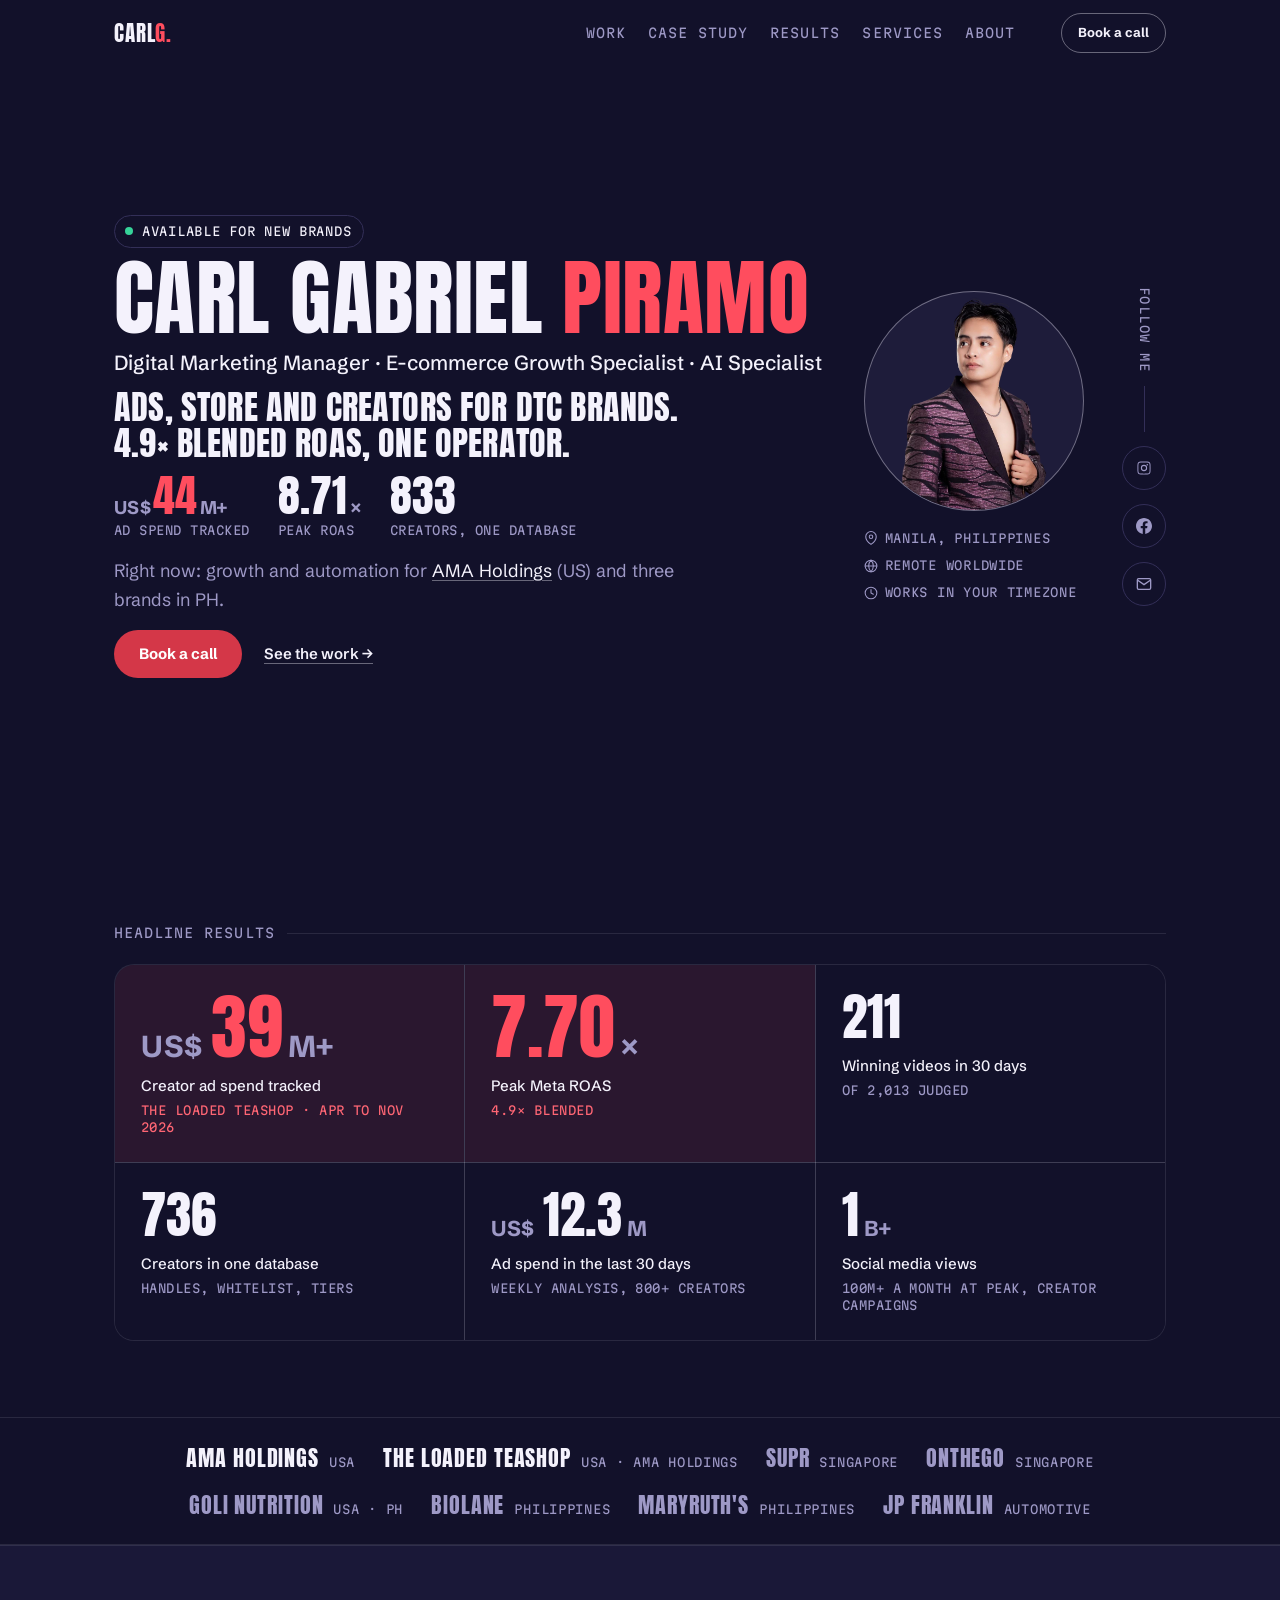
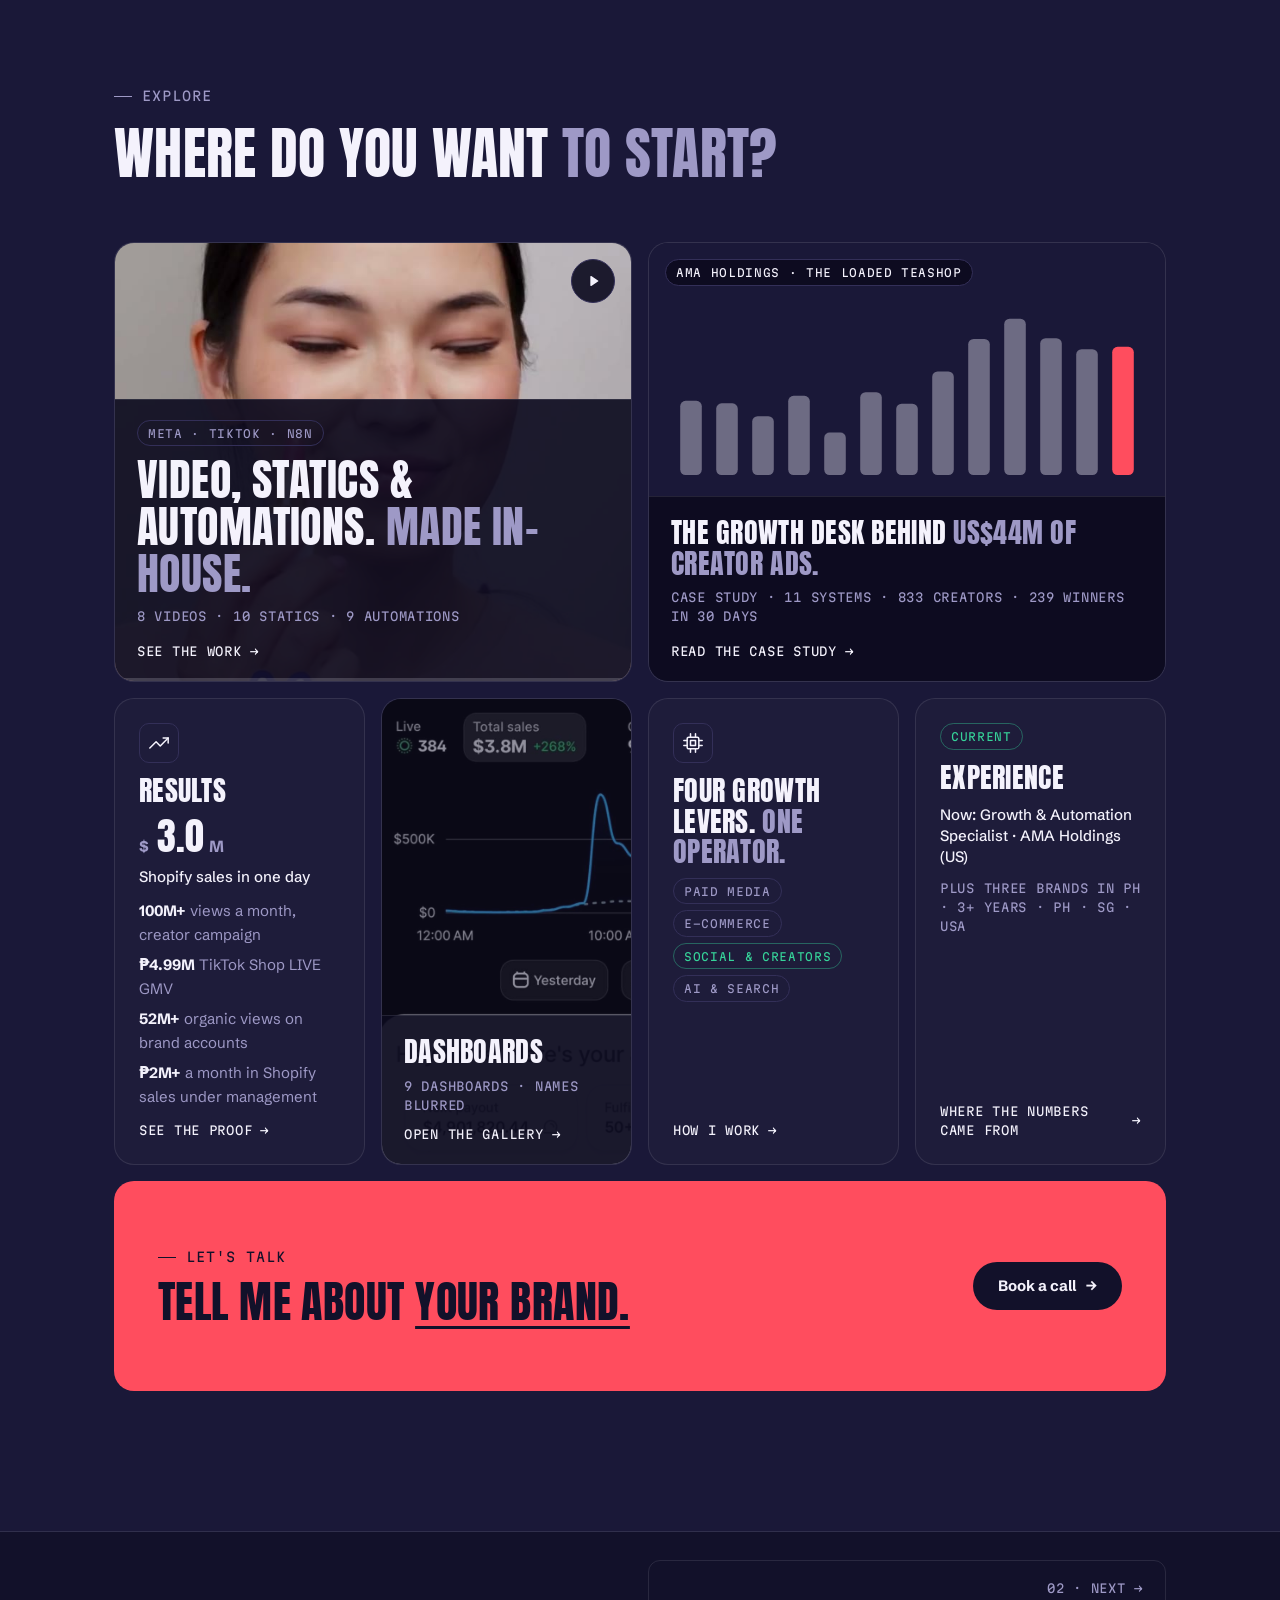
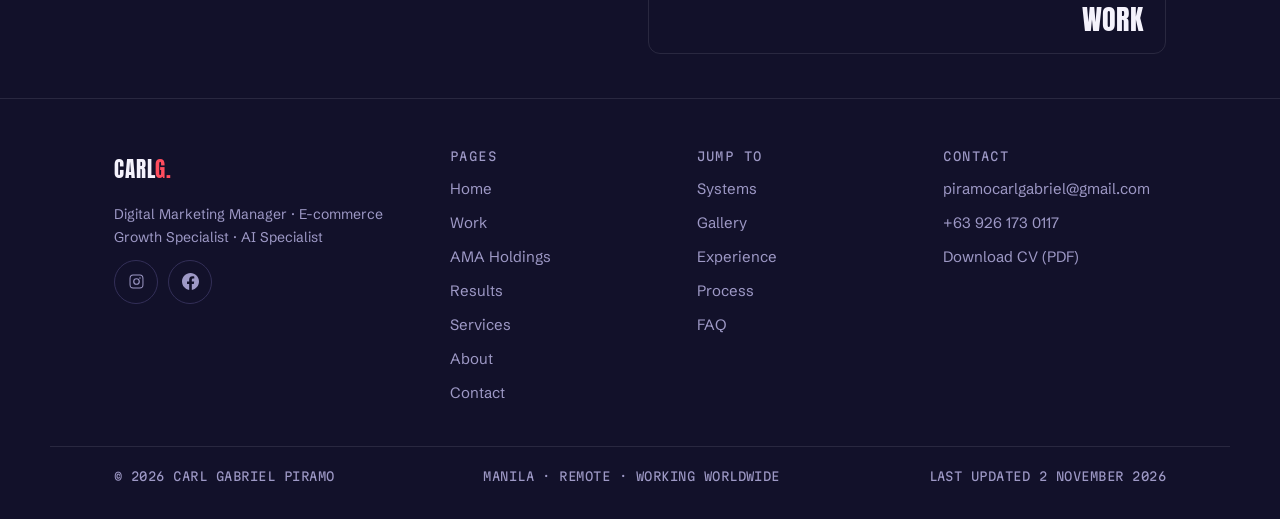
==== commit b2f51799: "Revert "Chill pass: one number per page, calmer type, fewer chips" This reverts commit 63d9d667eb1bb" ====
--- a/index.html
+++ b/index.html
@@ -44,7 +44,7 @@
 <link rel="preconnect" href="https://fonts.googleapis.com">
 <link rel="preconnect" href="https://fonts.gstatic.com" crossorigin>
 <link href="https://fonts.googleapis.com/css2?family=Anton&family=Schibsted+Grotesk:wght@400;500;700&family=Martian+Mono:wght@400;600&display=swap" rel="stylesheet">
-<link rel="stylesheet" href="styles.css?v=19">
+<link rel="stylesheet" href="styles.css?v=18">
 <noscript><style>.snap-in,.reveal,.is-split .wi,.tape rect,.spend .bar path,.step-node,.steps-line i{opacity:1;transform:none}</style></noscript>
 <script type="speculationrules">
 {"prefetch":[{"source":"document","where":{"and":[{"selector_matches":"a[href$='.html'], a[href='./']"},{"not":{"selector_matches":"[download], [target='_blank']"}}]},"eagerness":"moderate"}]}
@@ -135,8 +135,13 @@
       <p class="welcome snap-in d1"><i class="pulse-dot" aria-hidden="true"></i>Available for new brands</p>
       <h1 class="hero-name snap-in d1" data-split>Carl Gabriel <span class="ac">Piramo</span></h1>
       <p class="hero-role snap-in d2">Digital Marketing Manager · <span>E-commerce Growth Specialist</span> · AI Specialist</p>
-      <p class="hero-hook snap-in d2">Ads, store and creators for DTC brands. <em>One person, one feedback loop.</em></p>
-      <p class="lede snap-in d3">Right now: growth and automation for <a href="ama-holdings.html" title="AMA Holdings: The Loaded Teashop and Goli Nutrition">AMA Holdings</a> (US) and three brands in the Philippines.</p>
+      <p class="hero-hook snap-in d2">Ads, store and creators for DTC brands. <em>4.9× blended ROAS, one operator.</em></p>
+      <ul class="hero-proof-list snap-in d3" aria-label="Headline proof">
+        <li><b><i>US$</i>44<i>M+</i></b> ad spend tracked</li>
+        <li><b>8.71<i>×</i></b> peak ROAS</li>
+        <li><b>833</b> creators, one database</li>
+      </ul>
+      <p class="lede snap-in d3">Right now: growth and automation for <a href="ama-holdings.html" title="AMA Holdings: The Loaded Teashop and Goli Nutrition">AMA Holdings</a> (US) and three brands in PH.</p>
       <div class="hero-ctas snap-in d4">
         <a class="btn btn--primary" href="contact.html">Book a call</a>
         <a class="btn--link" href="work.html">See the work →</a>
@@ -161,6 +166,19 @@
       </ul>
     </div>
 
+    <div class="hero-social snap-in d5" role="group" aria-labelledby="hsLabel">
+      <span class="hs-label" id="hsLabel">Follow me</span>
+      <span class="hs-line" aria-hidden="true"></span>
+      <a href="https://www.instagram.com/crl.gbb" target="_blank" rel="noopener" aria-label="Instagram">
+        <svg viewBox="0 0 24 24" fill="currentColor" width="16" height="16" aria-hidden="true"><path d="M12 2.16c3.2 0 3.58.01 4.85.07 3.25.15 4.77 1.69 4.92 4.92.06 1.27.07 1.65.07 4.85s-.01 3.58-.07 4.85c-.15 3.22-1.66 4.77-4.92 4.92-1.27.06-1.65.07-4.85.07s-3.58-.01-4.85-.07c-3.26-.15-4.77-1.7-4.92-4.92-.06-1.27-.07-1.65-.07-4.85s.01-3.58.07-4.85C2.38 3.92 3.9 2.38 7.15 2.23 8.42 2.17 8.8 2.16 12 2.16Zm0 1.44c-3.14 0-3.51.01-4.75.07-2.5.11-3.5 1.13-3.61 3.61-.06 1.24-.07 1.61-.07 4.75s.01 3.51.07 4.75c.11 2.48 1.11 3.5 3.61 3.61 1.24.06 1.61.07 4.75.07s3.51-.01 4.75-.07c2.5-.11 3.5-1.13 3.61-3.61.06-1.24.07-1.61.07-4.75s-.01-3.51-.07-4.75c-.11-2.48-1.11-3.5-3.61-3.61-1.24-.06-1.61-.07-4.75-.07Zm0 3.68a4.72 4.72 0 1 1 0 9.44 4.72 4.72 0 0 1 0-9.44Zm0 7.79a3.07 3.07 0 1 0 0-6.14 3.07 3.07 0 0 0 0 6.14Zm6.01-7.98a1.1 1.1 0 1 1-2.2 0 1.1 1.1 0 0 1 2.2 0Z"/></svg>
+      </a>
+      <a href="https://www.facebook.com/carl.gabriel.piramo" target="_blank" rel="noopener" aria-label="Facebook">
+        <svg viewBox="0 0 24 24" fill="currentColor" width="16" height="16" aria-hidden="true"><path d="M24 12.07C24 5.4 18.63 0 12 0S0 5.4 0 12.07c0 6.03 4.39 11.03 10.13 11.93v-8.44H7.08v-3.49h3.05V9.41c0-3.02 1.79-4.69 4.53-4.69 1.31 0 2.68.24 2.68.24v2.97h-1.51c-1.49 0-1.96.93-1.96 1.89v2.25h3.33l-.53 3.49h-2.8v8.44C19.61 23.1 24 18.1 24 12.07Z"/></svg>
+      </a>
+      <a href="mailto:piramocarlgabriel@gmail.com" aria-label="Email">
+        <svg viewBox="0 0 24 24" fill="none" stroke="currentColor" stroke-width="2" width="16" height="16" aria-hidden="true"><rect x="2" y="4" width="20" height="16" rx="2"/><path d="m22 6-10 7L2 6"/></svg>
+      </a>
+    </div>
 
   </div>
 </header>
@@ -170,14 +188,39 @@
      ============================================================ -->
 <section class="stats" id="results" aria-labelledby="resultsTitle">
   <div class="wrap">
-    <h2 class="sub-head mono-line reveal" id="resultsTitle">One number, honestly labelled</h2>
-    <div class="stats-grid stats-grid--one">
-      <article class="stat stat--one card reveal">
+    <h2 class="sub-head mono-line reveal" id="resultsTitle">Headline results</h2>
+    <div class="stats-grid stats-grid--6" data-stagger="90">
+      <article class="stat stat--hl card card--lift">
+        <span class="ic-tile ic-tile--solid" aria-hidden="true"><svg viewBox="0 0 24 24" fill="none" stroke="currentColor" stroke-width="1.8" stroke-linecap="round" stroke-linejoin="round"><path d="M23 6l-9.5 9.5-5-5L1 18"/><path d="M17 6h6v6"/></svg></span>
         <span class="stat-num"><span class="pre">US$</span><span class="val" data-count="44">44</span><span class="suf">M+</span></span>
-        <span class="stat-label">Creator ad spend I track and report on for AMA Holdings, owner of The Loaded Teashop and Goli Nutrition.</span>
-      </article>
-    </div>
-    <p class="stat-note reveal">Media buyers spend it and creators film for it. I built the loop between them: the weekly read of what wins, the creator database the whole team edits, and the automations that move an approved video to the buyers within the quarter hour. The <a href="ama-holdings.html">case study</a> has every figure, labelled.</p>
+        <span class="stat-label">Creator ad spend tracked<i>The Loaded Teashop · Apr to Nov 2026</i></span>
+      </article>
+      <article class="stat stat--hl card card--lift">
+        <span class="ic-tile ic-tile--win" aria-hidden="true"><svg viewBox="0 0 24 24" fill="none" stroke="currentColor" stroke-width="1.8" stroke-linecap="round" stroke-linejoin="round"><circle cx="12" cy="12" r="10"/><circle cx="12" cy="12" r="6"/><circle cx="12" cy="12" r="2"/></svg></span>
+        <span class="stat-num"><span class="val" data-count="8.71">8.71</span><span class="suf">×</span></span>
+        <span class="stat-label">Peak Meta ROAS<i>4.9× blended</i></span>
+      </article>
+      <article class="stat card card--lift">
+        <span class="ic-tile ic-tile--win" aria-hidden="true"><svg viewBox="0 0 24 24" fill="none" stroke="currentColor" stroke-width="1.8" stroke-linecap="round" stroke-linejoin="round"><path d="m12 2 2.9 6.2 6.6.8-4.9 4.6 1.3 6.6L12 17l-5.9 3.2 1.3-6.6L2.5 9l6.6-.8Z"/></svg></span>
+        <span class="stat-num"><span class="val" data-count="239">239</span></span>
+        <span class="stat-label">Winning videos in 30 days<i>Of 2,013 judged</i></span>
+      </article>
+      <article class="stat card card--lift">
+        <span class="ic-tile ic-tile--blue" aria-hidden="true"><svg viewBox="0 0 24 24" fill="none" stroke="currentColor" stroke-width="1.8" stroke-linecap="round" stroke-linejoin="round"><path d="M17 21v-2a4 4 0 0 0-4-4H5a4 4 0 0 0-4 4v2"/><circle cx="9" cy="7" r="4"/><path d="M23 21v-2a4 4 0 0 0-3-3.87"/><path d="M16 3.13a4 4 0 0 1 0 7.75"/></svg></span>
+        <span class="stat-num"><span class="val" data-count="833">833</span></span>
+        <span class="stat-label">Creators in one database<i>Handles, whitelist, tiers</i></span>
+      </article>
+      <article class="stat card card--lift">
+        <span class="ic-tile" aria-hidden="true"><svg viewBox="0 0 24 24" fill="none" stroke="currentColor" stroke-width="1.8" stroke-linecap="round" stroke-linejoin="round"><circle cx="12" cy="12" r="10"/><path d="M12 6v6l4 2"/></svg></span>
+        <span class="stat-num"><span class="pre">US$</span><span class="val" data-count="13.9">13.9</span><span class="suf">M</span></span>
+        <span class="stat-label">Ad spend in the last 30 days<i>Weekly analysis, 800+ creators</i></span>
+      </article>
+      <article class="stat card card--lift">
+        <span class="ic-tile" aria-hidden="true"><svg viewBox="0 0 24 24" fill="none" stroke="currentColor" stroke-width="1.8" stroke-linecap="round" stroke-linejoin="round"><path d="M1 12s4-7 11-7 11 7 11 7-4 7-11 7-11-7-11-7Z"/><circle cx="12" cy="12" r="3"/></svg></span>
+        <span class="stat-num"><span class="val" data-count="1">1</span><span class="suf">B+</span></span>
+        <span class="stat-label">Social media views<i>100M+ a month at peak, creator campaigns</i></span>
+      </article>
+    </div>
   </div>
 </section>
 
@@ -188,14 +231,14 @@
   <div class="ticker-viewport">
   <div class="ticker-track">
     <ul class="ticker-list">
-      <li>AMA Holdings</li>
-      <li>The Loaded Teashop</li>
-      <li>SUPR</li>
-      <li>ONTHEGO</li>
-      <li>Goli Nutrition</li>
-      <li>Biolane</li>
-      <li>MaryRuth's</li>
-      <li>JP Franklin</li>
+      <li>AMA Holdings<span class="ticker-tag">USA</span></li>
+      <li>The Loaded Teashop<span class="ticker-tag">USA · AMA Holdings</span></li>
+      <li>SUPR<span class="ticker-tag">Singapore</span></li>
+      <li>ONTHEGO<span class="ticker-tag">Singapore</span></li>
+      <li>Goli Nutrition<span class="ticker-tag">USA · PH</span></li>
+      <li>Biolane<span class="ticker-tag">Philippines</span></li>
+      <li>MaryRuth's<span class="ticker-tag">Philippines</span></li>
+      <li>JP Franklin<span class="ticker-tag">Automotive</span></li>
     </ul>
   </div>
   </div>
@@ -222,8 +265,9 @@
           <span class="vframe-bar" aria-hidden="true"><i></i></span>
         </div>
         <div class="tile-body">
+          <span class="chip chip--accent">Meta · TikTok · n8n</span>
           <h3 class="tile-title"><a class="tile-link" id="tl-work" aria-labelledby="tl-work tg-work" href="work.html"><span data-vt="vt-work">Video, statics &amp; automations. <em>Made in-house.</em></span></a></h3>
-          <p class="tile-meta">Reels, statics and the automations behind them.</p>
+          <p class="tile-meta">8 videos · 10 statics · 9 automations</p>
           <span class="tile-go" aria-hidden="true"><span id="tg-work">See the work</span> →</span>
         </div>
       </article>
@@ -233,14 +277,22 @@
         <span class="chip chip--accent tile-chip">AMA Holdings · The Loaded Teashop</span>
         <div class="tile-body">
           <h3 class="tile-title"><a class="tile-link" id="tl-case" aria-labelledby="tl-case tg-case" href="ama-holdings.html"><span data-vt="vt-ama-holdings">The growth desk behind <em>US$44M of creator ads.</em></span></a></h3>
-          <p class="tile-meta">Case study · The Loaded Teashop's creator ad program.</p>
+          <p class="tile-meta">Case study · 11 systems · 833 creators · 239 winners in 30 days</p>
           <span class="tile-go" aria-hidden="true"><span id="tg-case">Read the case study</span> →</span>
         </div>
       </article>
 
       <article class="tile tile--results card card--lift">
+        <span class="ic-tile ic-tile--solid" aria-hidden="true"><svg viewBox="0 0 24 24" fill="none" stroke="currentColor" stroke-width="1.8" stroke-linecap="round" stroke-linejoin="round"><path d="M23 6l-9.5 9.5-5-5L1 18"/><path d="M17 6h6v6"/></svg></span>
         <h3 class="tile-title"><a class="tile-link" id="tl-results" aria-labelledby="tl-results tg-results" href="results.html">Results</a></h3>
-        <p class="tile-label">A record sales day on Shopify, a TikTok Shop LIVE run and the Meta accounts behind them, each with its dashboard screenshot.</p>
+        <p class="stat-num"><span class="pre">$</span><span class="val" data-count="3.8">3.8</span><span class="suf">M</span></p>
+        <p class="tile-label">Shopify sales in one day</p>
+        <ul class="tile-list">
+          <li><b>100M+</b> views a month, creator campaign</li>
+          <li><b>₱4.99M</b> TikTok Shop LIVE GMV</li>
+          <li><b>52M+</b> organic views on brand accounts</li>
+          <li><b>₱2M+</b> a month in Shopify sales under management</li>
+        </ul>
         <span class="tile-go" aria-hidden="true"><span id="tg-results">See the proof</span> →</span>
       </article>
 
@@ -248,20 +300,28 @@
         <span class="tile-shot" aria-hidden="true"><img src="assets/proof/proof-shopify-sales-day.jpg" alt="" width="1100" height="1076" loading="lazy" decoding="async"></span>
         <div class="tile-body">
           <h3 class="tile-title"><a class="tile-link" id="tl-dash" aria-labelledby="tl-dash tg-dash" href="results.html#gallery">Dashboards</a></h3>
-          <p class="tile-meta">Dashboard screenshots, names blurred.</p>
+          <p class="tile-meta">9 dashboards · names blurred</p>
           <span class="tile-go" aria-hidden="true"><span id="tg-dash">Open the gallery</span> →</span>
         </div>
       </article>
 
       <article class="tile tile--services card card--lift">
+        <span class="ic-tile ic-tile--blue" aria-hidden="true"><svg viewBox="0 0 24 24" fill="none" stroke="currentColor" stroke-width="1.8" stroke-linecap="round" stroke-linejoin="round"><rect x="5" y="5" width="14" height="14" rx="2"/><rect x="9" y="9" width="6" height="6"/><path d="M9 1v4M15 1v4M9 19v4M15 19v4M1 9h4M1 15h4M19 9h4M19 15h4"/></svg></span>
         <h3 class="tile-title"><a class="tile-link" id="tl-services" aria-labelledby="tl-services tg-services" href="services.html"><span data-vt="vt-services">Four growth levers. <em>One operator.</em></span></a></h3>
-        <p class="tile-label">Paid media, e-commerce, social and creators, AI and search.</p>
+        <ul class="tile-chips">
+          <li class="chip chip--accent">Paid media</li>
+          <li class="chip chip--blue">E-commerce</li>
+          <li class="chip chip--win">Social &amp; creators</li>
+          <li class="chip">AI &amp; search</li>
+        </ul>
         <span class="tile-go" aria-hidden="true"><span id="tg-services">How I work</span> →</span>
       </article>
 
       <article class="tile tile--exp card card--lift">
+        <span class="chip chip--win">Current</span>
         <h3 class="tile-title"><a class="tile-link" id="tl-exp" aria-labelledby="tl-exp tg-exp" href="about.html#experience">Experience</a></h3>
         <p class="tile-label">Now: Growth &amp; Automation Specialist · AMA Holdings (US)</p>
+        <p class="tile-meta">Plus three brands in PH · 3+ years · PH · SG · USA</p>
         <span class="tile-go" aria-hidden="true"><span id="tg-exp">Where the numbers came from</span> →</span>
       </article>
 
@@ -277,7 +337,7 @@
 </section>
 
 <nav class="pager wrap" aria-label="More pages">
-  <a class="pager-next" href="work.html"><small>Next →</small><b>Work</b></a>
+  <a class="pager-next" href="work.html"><small>02 · Next →</small><b>Work</b></a>
 </nav>
 
 </main>
--- a/styles.css
+++ b/styles.css
@@ -19,10 +19,8 @@
    Rules: tokens once · one rule per concern · transform/opacity motion only
    Flat on purpose (spec docs/design/2026-11-02-flat-calm-redesign.md): solid colours only, no blur,
    no masks, no glows, no colour ramps. Depth is a surface step plus a 1px hairline. Hover changes colour,
-   border colour or an underline, never position, size or shadow.
-   Chill pass (docs/design/2026-11-03-chill-pass.md): one big figure per page, zero coral numbers, no coral
-   slab (.coral is a --panel card), no section bands, letter-spacing 0, labels in 14px mixed case, running copy
-   in --prose at a 60ch measure. Coral per screen: brand mark, surname or h1 em, one primary button, the chart's peak bar.
+   border colour or an underline, never position, size or shadow. One coral button and one
+   coral number per screen; one solid coral surface (.coral) at the end of each page.
    ============================================================ */
 
 
@@ -33,19 +31,18 @@
   /* surfaces, darkest to lightest */
   --bg-0:#0C0B1E;        /* nav when scrolled, caption bars, lightbox chrome, chart tip, inputs */
   --bg:#12112A;          /* page, grid cells */
-  --bg-2:#1A1838;        /* image wells, .auto-flow, .tool pills (no section bands any more) */
+  --bg-2:#1A1838;        /* .section--alt, image wells, .auto-flow */
   --panel:#1E1C3A;       /* cards, tiles, forms, chart card */
   --panel-2:#252247;     /* raised: hover fill on pager and ci-row, active menu row */
 
   /* lines */
-  --edge:#2C2950;                        /* inputs, chips, media frames: one step quieter */
-  --edge-soft:rgba(var(--fg-rgb),.08);   /* card borders, the few hairlines left */
-  --edge-strong:rgba(var(--fg-rgb),.36); /* ghost button, portrait ring, form field boundary: 3.1:1 on --bg and --panel (WCAG 1.4.11) */
+  --edge:#332F58;                        /* control borders, chips, inputs */
+  --edge-soft:rgba(var(--fg-rgb),.10);   /* card borders, section rules, cell grid lines */
+  --edge-strong:rgba(var(--fg-rgb),.38); /* hover border, ghost button, portrait outline, form field boundary: 3.3:1 on --panel and --bg */
 
   /* text */
   --text:#F4F2FC;
-  --prose:#D9D6EA;       /* running copy (12.3:1 on --bg, 11.1:1 on --panel) */
-  --mute:#A39EC9;        /* labels, ledes' affixes, separators: 6.4:1 on --panel, 7.2:1 on --bg */
+  --mute:#9E99C6;        /* 6.1:1 on --panel, 6.9:1 on --bg */
   --dim:#6F6A94;         /* decorative only: separators, swipe cues */
   --fg-rgb:244,242,252;
   --bg-rgb:18,17,42;
@@ -55,16 +52,15 @@
   --accent-rgb:255,77,94;
   --accent-btn:#D43748;    /* primary button fill, white text 4.7:1 */
   --accent-btn-deep:#C92E3C;
-  --accent-text:#FF6674;   /* .cf-note.is-error only; no label is coral any more */
-  --accent-tint:rgba(var(--accent-rgb),.10); /* kept for compatibility; no rule reads it after this pass */
+  --accent-text:#FF6674;   /* small coral text on --panel, 5:1: .stat--hl sublabel only, .is-error */
+  --accent-tint:rgba(var(--accent-rgb),.10); /* .stat--hl cells, .vs--me */
   --ink:#12112A;           /* text and button fill on a coral surface: 5.7:1 on #FF4D5E */
 
   /* data colours: diagrams, chart bars, legends. Never UI chrome. */
   --data-1:#FF4D5E;
   --data-2:#6C8BFF;
   --data-3:#36D399;
-  --data-mute:rgba(var(--fg-rgb),.22); /* tape bars, diagram strokes (decorative) */
-  --data-bar:rgba(var(--fg-rgb),.36);  /* the case study's non-peak columns and phone rows: 3.1:1 on --panel */
+  --data-mute:rgba(var(--fg-rgb),.38); /* 3.3:1 on --panel: a bar reads without its label */
   --blue:#6C8BFF;--blue-rgb:108,139,255;  /* kept: existing diagram rules read them */
   --win:#36D399;--win-rgb:54,211,153;
 
@@ -72,16 +68,14 @@
   --scrim:rgba(12,11,30,.9);             /* solid caption bar over media */
 
   --t-xs:12px;--t-sm:13px;
-  --r:12px;--r-lg:16px;
-  --measure:60ch;        /* every paragraph, list item, lede and answer */
-  /* spacing scale, 8-based: 8 16 24 32 48 64 96 128 (used literally below; no --s tokens) */
+  --r:12px;--r-lg:20px;
 
   --hook:'Anton','Arial Narrow',Impact,sans-serif;
   --body:'Schibsted Grotesk','Segoe UI',system-ui,sans-serif;
   --mono:'Martian Mono','SFMono-Regular',Consolas,monospace;
 
   --pad:clamp(20px,5vw,64px);
-  --section:clamp(72px,10vw,128px);     /* every page; no inner-page override */
+  --section:clamp(72px,11vw,140px);
   --ease:cubic-bezier(.2,.7,.2,1);
   --ease-out:cubic-bezier(.16,1,.3,1);
   --nav-h:66px;
@@ -90,9 +84,25 @@
 }
 @media (max-width:860px){:root{--nav-h:58px}}
 
-/* the end-of-page card: .coral stays in the markup (five .cta-band sections and Home's .tile--contact)
-   but is now a --panel card with a 1px hairline. The coral button inside it is the page's one coral button. */
-.coral,.coral.card{background:var(--panel);color:var(--text);border:1px solid var(--edge-soft);border-radius:var(--r-lg)}
+/* the one solid coral surface per page: .cta-band on the inner pages, .tile--contact on Home.
+   Inside it text is ink, the em is underlined (not recoloured) and the primary button inverts,
+   so the "one coral button per screen" rule still holds. */
+.coral,.coral.card{ /* .coral.card: a tile's own .card fill (03) must not outrank the surface */
+  background:var(--accent);color:var(--ink);
+  --text:#12112A;--mute:#12112A;--dim:rgba(18,17,42,.85); /* 4.8:1 on coral */
+  --edge-soft:rgba(18,17,42,.2);--edge-strong:rgba(18,17,42,.45);
+}
+.coral .btn--primary{background:var(--ink);color:#F4F2FC}
+.coral .btn--primary:hover{background:#F4F2FC;color:var(--ink)}
+.coral .btn--link{color:var(--ink);text-decoration-color:rgba(18,17,42,.45)}
+.coral .btn--link:hover{text-decoration-color:var(--ink)}
+.coral .eyebrow{color:var(--ink)}
+.coral .eyebrow::before{background:var(--ink)}
+.coral .hook,.coral .hook em,.coral .lede,.coral .tile-title,.coral .tile-title em{color:var(--ink)}
+.coral .hook em,.coral .tile-title em{text-decoration:underline;text-decoration-thickness:3px;text-underline-offset:6px}
+.coral .mono-line{color:var(--ink)} /* 5.7:1; the .75 alpha was 4.1:1 */
+.coral ::selection{background:var(--ink);color:#F4F2FC}
+.coral :focus-visible{outline-color:var(--ink)}
 
 
 /* ============================================================
@@ -109,7 +119,7 @@
   color:var(--text);
   font-family:var(--body);
   font-size:17px;
-  line-height:1.65;
+  line-height:1.6;
   -webkit-font-smoothing:antialiased;
   text-rendering:optimizeLegibility;
 }
@@ -121,11 +131,10 @@
 button{font:inherit;color:inherit;background:none;border:0;cursor:pointer}
 input,textarea{font:inherit;color:inherit}
 strong,b{font-weight:700}
-p strong,li strong{color:var(--text);font-weight:500}
 ::selection{background:var(--accent);color:var(--ink)} /* ink on coral 5.7:1, the pairing the coral surface uses */
 :focus-visible{outline:2px solid var(--accent);outline-offset:3px;border-radius:4px}
 [id]{scroll-margin-top:calc(var(--nav-h) + 16px)}
-body.has-jump [id]{scroll-margin-top:calc(var(--nav-h) + 16px)} /* the jump row is static now (23), so only the nav sits over a target */
+body.has-jump [id]{scroll-margin-top:calc(var(--nav-h) + var(--jump-h) + 16px)}
 [hidden]{display:none !important} /* filtered gallery items and inactive tab panels set display on their classes */
 
 .skip{
@@ -142,35 +151,47 @@
 .wrap{width:100%;max-width:var(--wrap);margin-inline:auto;padding-inline:var(--pad)}
 main{position:relative}
 .section{padding-block:var(--section)}
-.section--alt{background:transparent;border-block:0} /* rhythm is space, not bands */
-.section-head{max-width:820px;margin-bottom:clamp(40px,6vw,72px)}
+/* inner pages open under a banner (and jump-chips), so their sections need less air than the one-page layout did */
+body:not([data-page="home"]){--section:clamp(56px,7vw,96px)}
+.section--alt{background:var(--bg-2);border-block:1px solid var(--edge-soft)}
+.section-head{max-width:820px;margin-bottom:clamp(36px,5vw,60px)}
 .section-head .lede{margin-top:18px}
-/* running copy: one measure and one colour for everything a person reads */
-.lede,.qa-a,.about-text p,.section-head p,.svc p,.run > p,.run-list li,.reg p,.tl-bullets li,.auto-body p,.work-group > p,.stat-note,.panel-note,.ops-note,.provenance,.res-d,.step p,.edu-list li,.faq-body p,.vs-list li,.brand-card p,.skill-head p,.earlier-text p,.edge-copy p,.opsmap figcaption,.loop figcaption{max-width:var(--measure)}
-.lede,.about-text p,.svc p,.run > p,.run-list li,.reg p,.tl-bullets li,.auto-body p,.work-group > p,.stat-note,.panel-note,.ops-note,.provenance,.res-d,.step p,.edu-list li,.faq-body p,.vs-list li,.brand-card p,.skill-head p,.earlier-text p,.edge-copy p,.qa-a{color:var(--prose)}
 
 
 /* ============================================================
    02 · TYPE ROLES
    ============================================================ */
-.eyebrow{display:block;font:500 14px/1.5 var(--body);letter-spacing:0;text-transform:none;color:var(--mute);margin-bottom:16px}
+.eyebrow{
+  display:flex;align-items:center;gap:10px;
+  font-family:var(--mono);font-size:13px;letter-spacing:.08em;text-transform:uppercase;
+  color:var(--mute);margin-bottom:18px;
+}
+.eyebrow::before{content:'';flex:none;width:18px;height:1px;background:var(--mute)}
 .hook{
   font-family:var(--hook);font-weight:400;text-transform:uppercase;
-  line-height:1.04;letter-spacing:0;text-wrap:balance;
-}
-h2.hook{font-size:clamp(28px,4vw,44px)}
+  line-height:1.02;letter-spacing:.005em;text-wrap:balance;
+}
+h2.hook{font-size:clamp(30px,5vw,56px)}
 /* heading emphasis: the page's h1 em is its one coral phrase; section h2s are two-tone white and mute */
 .hook em{font-style:normal;color:var(--mute)}
 h1 .hook em,h1.hook em,.page-title em,.hero-name .ac{color:var(--accent)}
-.lede{color:var(--prose);max-width:var(--measure);font-size:clamp(16px,1.4vw,18px);line-height:1.6}
+.lede{color:var(--mute);max-width:600px;font-size:clamp(16px,1.4vw,18px)}
 .lede strong{color:var(--text);font-weight:500}
 .lede a{color:var(--text);text-decoration-color:var(--edge-strong);text-underline-offset:3px}
 .lede a:hover{text-decoration-color:var(--text)}
-.mono-line{font:400 14px/1.5 var(--body);letter-spacing:0;text-transform:none;color:var(--mute)} /* the name stays; the face is the body face now */
-.card-title{font:600 20px/1.25 var(--body);letter-spacing:0;text-transform:none}
-.sub-head{display:block;margin-bottom:24px}
-.card-kicker{font:500 12px/1.4 var(--body);letter-spacing:0;color:var(--mute)}
-.pull-text{margin:32px 0 0;font:600 clamp(22px,2.6vw,28px)/1.25 var(--body);letter-spacing:-.01em;max-width:28ch;color:var(--text)}
+.mono-line{
+  font-family:var(--mono);font-size:13px;letter-spacing:.08em;
+  text-transform:uppercase;color:var(--mute);font-weight:400;
+}
+.card-title{
+  font-family:var(--hook);font-weight:400;text-transform:uppercase;
+  font-size:clamp(20px,2vw,23px);line-height:1.12;letter-spacing:.01em;
+}
+.sub-head{
+  display:flex;align-items:center;gap:12px;
+  margin-bottom:20px;
+}
+.sub-head::after{content:'';flex:1 0 32px;height:1px;background:var(--edge-soft)}
 
 
 /* ============================================================
@@ -178,15 +199,15 @@
    ============================================================ */
 .chip{
   display:inline-block;
-  font:500 12px/1.4 var(--body);letter-spacing:0;text-transform:none;
-  padding:4px 10px;
+  font-family:var(--mono);font-size:11px;letter-spacing:.06em;text-transform:uppercase;
+  line-height:1.4;padding:5px 10px 4px;
   border:1px solid var(--edge);border-radius:999px;
   color:var(--mute);background:transparent;
   white-space:nowrap;
 }
-/* every modifier renders as the base chip (names kept for the markup and the lightbox copy) */
+/* --accent and --blue render as the base chip (names kept for the markup and the lightbox copy) */
 .chip--accent,.chip--blue{color:var(--mute);border-color:var(--edge)}
-.chip--win{color:var(--mute);border-color:var(--edge)}
+.chip--win{color:var(--data-3);border-color:rgba(var(--win-rgb),.4)} /* status, not decoration */
 /* chips over media sit on a solid scrim bar */
 .tile-chip,.gal-chip,.vframe .chip,.about-photo .chip{background:var(--scrim);color:var(--text);border-color:var(--edge);box-shadow:none}
 
@@ -211,7 +232,11 @@
 }
 .btn--link:hover{text-decoration-color:var(--text)}
 
-.ic-tile{display:none} /* the title is the icon */
+.ic-tile{
+  display:inline-flex;align-items:center;justify-content:center;flex:none;
+  width:40px;height:40px;border-radius:10px;
+  color:var(--text);background:transparent;border:1px solid var(--edge);
+}
 .ic-tile svg{width:20px;height:20px}
 /* --blue, --win and --solid render as the base tile */
 .ic-tile--blue,.ic-tile--win,.ic-tile--solid{color:var(--text);background:transparent;border-color:var(--edge);box-shadow:none}
@@ -240,19 +265,18 @@
    JS measures the active .seg-btn (offsetLeft/offsetWidth, unaffected by .reveal transforms)
    and sets --seg-x/--seg-w on the .seg-ind (inline transform/width work too).
    Without JS the indicator stays 0-wide and the active button is marked by its text colour alone. */
-/* underline tabs: the indicator is a 2px line under the active tab (width and transform still come from the JS variables) */
 .seg{
   position:relative;isolation:isolate;
-  display:inline-flex;align-items:center;gap:4px;max-width:100%;
-  padding:0;border-radius:0;
-  background:transparent;border:0;border-bottom:1px solid var(--edge-soft);
+  display:inline-flex;align-items:center;gap:2px;max-width:100%;
+  padding:3px;border-radius:999px;
+  background:var(--bg-0);border:1px solid var(--edge);
   box-shadow:none;
 }
 .seg-ind{
-  position:absolute;z-index:0;top:auto !important;bottom:-1px;left:0;height:2px !important; /* !important: segUpdate writes top:0 and the button height inline */
+  position:absolute;z-index:0;top:3px;bottom:3px;left:0;
   width:var(--seg-w,var(--ind-w,0px));
   transform:translateX(var(--seg-x,var(--ind-x,0px)));
-  border-radius:0;pointer-events:none;
+  border-radius:999px;pointer-events:none;
   background:var(--text);
   box-shadow:none;
   transition:transform .3s var(--ease-out),width .3s var(--ease-out);
@@ -260,24 +284,24 @@
 .seg-btn{
   position:relative;z-index:1;flex:none;
   display:inline-flex;align-items:center;justify-content:center;gap:8px;
-  min-height:44px;padding:12px 14px;border-radius:0;
-  font:500 14px/1.2 var(--body);letter-spacing:0;text-transform:none;
+  min-height:42px;padding:10px 16px;border-radius:999px;
+  font-family:var(--mono);font-size:13px;letter-spacing:.06em;text-transform:uppercase;line-height:1.2;
   white-space:nowrap;color:var(--mute);background:transparent;
   transition:color .2s var(--ease);
 }
 .seg-btn:hover{color:var(--text)}
-.seg-btn.is-active,.seg-btn[aria-pressed="true"],.seg-btn[aria-selected="true"]{color:var(--text)}
-.seg-btn:focus-visible{outline-offset:-2px;border-radius:4px}
+.seg-btn.is-active,.seg-btn[aria-pressed="true"],.seg-btn[aria-selected="true"]{color:var(--bg)}
+.seg-btn:focus-visible{outline-offset:2px;border-radius:999px}
 /* phones: the pill scrolls sideways instead of squeezing four tabs into 358px; segUpdate scrolls the chosen tab into view */
 @media (max-width:560px){
   .proof-tablist,.gal-filters,.work-tabs{
-    display:flex;width:calc(100% + 2 * var(--pad));max-width:none;overflow-x:auto;overscroll-behavior-x:contain;
-    margin-inline:calc(var(--pad) * -1);padding-inline:var(--pad); /* bleeds to the screen edge, so a cut label reads as a swipe cue, not a clipped row */
-    scrollbar-width:none;scroll-snap-type:x proximity;scroll-padding-inline:var(--pad);
+    display:flex;width:100%;overflow-x:auto;overscroll-behavior-x:contain;
+    scrollbar-width:none;scroll-snap-type:x proximity;scroll-padding-inline:3px;
   }
   .proof-tablist::-webkit-scrollbar,.gal-filters::-webkit-scrollbar,.work-tabs::-webkit-scrollbar{display:none}
-  .proof-tablist .seg-btn,.gal-filters .seg-btn,.work-tabs .seg-btn{flex:none;scroll-snap-align:start;padding-inline:14px;font-size:14px;letter-spacing:0}
-  .work-tabs .seg-btn{padding-inline:12px}
+  .proof-tablist .seg-btn,.gal-filters .seg-btn,.work-tabs .seg-btn{flex:none;scroll-snap-align:start;padding-inline:14px;font-size:12px;letter-spacing:.04em}
+  .work-tabs .seg-btn{padding-inline:12px} /* the four work tabs fit the 334px pill at 375 without a 3px wiggle */
+  .gal-filters .gal-count{font-size:11px;min-width:20px;height:20px}
 }
 
 
@@ -305,7 +329,7 @@
 }
 .brand{
   display:inline-flex;align-items:center;min-height:44px;order:0;
-  font-family:var(--hook);font-size:21px;letter-spacing:0;line-height:1;
+  font-family:var(--hook);font-size:21px;letter-spacing:.04em;line-height:1;
   text-decoration:none;color:var(--text);
 }
 .brand b{color:var(--accent);font-weight:400}
@@ -328,7 +352,7 @@
 .nav-links{display:flex;align-items:center;gap:2px;margin-left:auto;order:1}
 .nav-links a{
   position:relative;display:inline-block;padding:8px 10px;
-  font:500 14px/1.2 var(--body);letter-spacing:0;text-transform:none;
+  font-family:var(--mono);font-size:13px;letter-spacing:.08em;text-transform:uppercase;
   color:var(--mute);text-decoration:none;
   transition:color .2s var(--ease);
 }
@@ -342,10 +366,13 @@
 .nav-links a.active,.nav-links a[aria-current="page"]{color:var(--text)}
 .nav-links a.active::after,.nav-links a[aria-current="page"]::after{transform:scaleX(1);transform-origin:left}
 .nav-home{display:none} /* Home shows only inside the mobile menu; the brand mark is Home on desktop */
-/* the bar pill is a ghost button at every width and scroll position: the page's one coral button is in its body */
-.nav-cta{order:2;margin-left:8px;background:transparent;border-color:var(--edge-strong);color:var(--text)}
-.nav-cta:hover{border-color:var(--text);background:rgba(var(--fg-rgb),.05)}
+.nav-cta{order:2;margin-left:8px}
 .nav-cta[aria-current="page"]{box-shadow:0 0 0 2px rgba(var(--fg-rgb),.55)} /* ring only */
+/* at the top of a page the hero or banner already shows the coral primary, so the bar pill is a ghost
+   until the visitor scrolls (main.js adds .nav--scrolled past 20px): one coral button per screen.
+   contact.html keeps the coral pill at the top: it is the current-page marker there */
+body:not([data-page="contact"]) .nav:not(.nav--scrolled) .nav-cta{background:transparent;border-color:var(--edge-strong);color:var(--text)}
+body:not([data-page="contact"]) .nav:not(.nav--scrolled) .nav-cta:hover{border-color:var(--text);background:rgba(var(--fg-rgb),.05)}
 
 .pagebar{position:absolute;left:0;right:0;bottom:-1px;height:2px;pointer-events:none}
 .pagebar i{
@@ -385,18 +412,18 @@
 
 
 /* ============================================================
-   06 · HERO: copy first, no figures; a round portrait beside (phones) or above (desktop) the location facts
+   06 · HERO: copy and three Anton numbers first, then a round portrait beside the location facts
    ============================================================ */
 .hero{
   position:relative;overflow:clip;
   display:grid;align-items:center;
-  min-height:min(680px,calc(100svh - var(--nav-h)));
-  padding:clamp(28px,4vw,56px) 0 clamp(48px,6vw,72px);
+  min-height:min(780px,calc(100svh - var(--nav-h)));
+  padding:clamp(28px,4vw,56px) 0 clamp(48px,6vw,72px); /* fits a 768px laptop screen with the numbers and buttons above the fold */
 }
 .hero-grid{
   position:relative;
   display:grid;
-  grid-template-columns:minmax(0,1fr) 240px;
+  grid-template-columns:minmax(0,1fr) 220px 44px;
   gap:clamp(24px,3vw,44px);
   align-items:center;
 }
@@ -404,15 +431,17 @@
 /* copy */
 .hero-copy{min-width:0}
 .welcome{
-  display:inline-flex;align-items:center;gap:9px;padding:0;border:0;background:transparent;
-  font:500 14px/1.5 var(--body);letter-spacing:0;text-transform:none;
-  color:var(--mute);margin-bottom:12px;
-}
-.pulse-dot{position:relative;flex:none;width:8px;height:8px;border-radius:50%;background:var(--mute)}
+  display:inline-flex;align-items:center;gap:9px;
+  padding:6px 12px 6px 10px;border-radius:999px;
+  border:1px solid var(--edge);background:transparent;
+  font-family:var(--mono);font-size:12px;letter-spacing:.06em;text-transform:uppercase;
+  color:var(--text);margin-bottom:10px;
+}
+.pulse-dot{position:relative;flex:none;width:8px;height:8px;border-radius:50%;background:var(--data-3)}
 .pulse-dot::after{content:none}
 .hero-name{
   font-family:var(--hook);font-weight:400;text-transform:uppercase;text-wrap:balance;
-  font-size:clamp(40px,8vw,72px);line-height:.96;letter-spacing:0;
+  font-size:clamp(44px,8.5vw,84px);line-height:.95;letter-spacing:.005em;
   margin-bottom:10px;
 }
 .ac{color:var(--accent)}
@@ -423,19 +452,36 @@
 .hero-role span{color:var(--text)}
 .hero-hook{
   font-family:var(--hook);font-weight:400;text-transform:uppercase;
-  font-size:clamp(20px,4.6vw,28px);line-height:1.1;letter-spacing:0;
-  color:var(--text);max-width:22ch;margin-bottom:12px;
-}
-.hero-hook em{font-style:normal;color:var(--mute)}
-.hero .lede{margin-bottom:16px;max-width:var(--measure)}
-.hero-ctas{display:flex;flex-wrap:wrap;align-items:center;gap:10px 18px;margin-top:24px}
+  font-size:clamp(22px,5.6vw,34px);line-height:1.05;letter-spacing:.005em;
+  color:var(--text);max-width:17em;margin-bottom:12px; /* two lines on a laptop (the first sentence needs 16.3em in Anton); the second line carries the outcome number */
+}
+.hero-hook em{font-style:normal;color:var(--text)}
+.hero .lede{margin-bottom:16px;max-width:52ch}
+.hero-ctas{display:flex;flex-wrap:wrap;align-items:center;gap:10px 18px}
 .hero-meta{display:grid;gap:8px;min-width:0} /* in .hero-visual: beside the portrait on phones, under it on desktop */
 .hero-meta li{
-  display:inline-flex;align-items:center;gap:7px;white-space:nowrap; /* one fact per line under the 240px portrait */
-  font:400 14px/1.5 var(--body);letter-spacing:0;text-transform:none;
+  display:inline-flex;align-items:center;gap:7px;white-space:nowrap; /* one fact per line under the 220px portrait */
+  font-family:var(--mono);font-size:12px;letter-spacing:.06em;text-transform:uppercase;
   color:var(--mute);
 }
 .hero-meta svg{color:var(--mute)}
+
+/* proof row: three Anton numbers under the hook with a label under each; US$44M+ is the screen's coral
+   number. It lives in .hero-copy so the numbers come before the buttons on every width */
+.hero-proof-list{
+  display:grid;grid-template-columns:repeat(3,minmax(0,auto));justify-content:start;gap:12px 28px;
+  list-style:none;padding:0;margin:0 0 18px;
+  font-family:var(--mono);font-size:12px;letter-spacing:.04em;text-transform:uppercase;line-height:1.4;color:var(--mute);
+}
+.hero-proof-list li{display:grid;gap:5px;min-width:0}
+.hero-proof-list b{
+  display:flex;align-items:baseline;gap:2px;
+  font-family:var(--hook);font-weight:400;font-size:clamp(30px,4.2vw,44px);line-height:1;letter-spacing:.005em;
+  font-variant-numeric:tabular-nums;color:var(--text);
+}
+/* Anton has no × glyph: affixes use the body face, as .stat-num does */
+.hero-proof-list b i{font-style:normal;font-family:var(--body);font-weight:700;font-size:.42em;letter-spacing:.02em;color:var(--mute)}
+.hero-proof-list li:first-child b{color:var(--accent)}
 
 /* portrait column: a round photo with the location facts beside it (phones) or under it (desktop) */
 .hero-visual{position:relative;width:100%;max-width:400px;justify-self:center}
@@ -443,27 +489,43 @@
 .hv-photo{position:relative;border-radius:50%;overflow:hidden;background:var(--panel);border:1px solid var(--edge-strong);box-shadow:none}
 .hero-proof .hv-photo{flex:none;width:64px;height:64px}
 .hv-photo img{width:100%;height:100%;object-fit:cover;object-position:top center}
+/* social rail */
+.hero-social{display:flex;flex-direction:column;align-items:center;gap:14px;justify-self:end}
+.hs-label{
+  writing-mode:vertical-rl;
+  font-family:var(--mono);font-size:12px;letter-spacing:.12em;text-transform:uppercase;color:var(--mute);
+}
+.hs-line{width:1px;height:46px;background:var(--edge)}
+.hero-social a{
+  display:inline-flex;align-items:center;justify-content:center;
+  width:44px;height:44px;border-radius:50%;
+  border:1px solid var(--edge);color:var(--mute);background:transparent;
+  transition:color .2s var(--ease),border-color .2s var(--ease);
+}
+.hero-social a:hover{color:var(--text);border-color:var(--text)}
 
 @media (min-width:861px){
   .hero-proof{flex-direction:column;align-items:flex-start;gap:18px}
-  .hero-proof .hv-photo{width:240px;height:240px}
+  .hero-proof .hv-photo{width:220px;height:220px} /* the number row leads; the portrait is a supporting circle, no outline ring */
 }
 @media (max-width:860px){
-  .hero{min-height:0;padding:40px 0 72px} /* 72 not 56: keeps the US$44M+ block off an 812px first screen with room to spare */
+  .hero{min-height:0;padding:20px 0 40px}
   .hero-grid{grid-template-columns:minmax(0,1fr);gap:22px}
   .hero-visual{order:0;max-width:none;justify-self:stretch} /* copy first */
   .hero-ctas{flex-direction:column;align-items:stretch;gap:6px}
   .hero-ctas .btn--link{justify-content:center}
-  .hero-name{font-size:clamp(40px,11vw,64px)}
+  .hero-name{font-size:clamp(44px,12vw,72px)}
   .hero-hook{max-width:none}
+  .hero-proof-list{grid-template-columns:repeat(3,minmax(0,1fr));gap:10px 14px;margin-bottom:16px;text-transform:none;letter-spacing:.02em} /* three equal columns; mixed-case labels wrap to two lines, not three */
   .hero-meta{gap:6px}
+  .hero-social{display:none} /* the footer carries the social links; a Follow me row has no place above the first result */
 }
 
 
 /* ============================================================
    07 · BRAND ROW: static, wrapped, after #results
    ============================================================ */
-.ticker{position:relative;padding:32px 0;border-block:0}
+.ticker{position:relative;padding:22px 0;border-block:1px solid var(--edge-soft)}
 .ticker-viewport{overflow:visible}
 .ticker-track{display:block;width:auto;animation:none}
 .ticker-list{
@@ -472,59 +534,81 @@
 }
 .ticker-list li{
   display:inline-flex;align-items:baseline;gap:10px;white-space:nowrap;
-  font:500 clamp(16px,1.5vw,18px)/1.4 var(--body);letter-spacing:0;text-transform:none;color:var(--mute);
+  font-family:var(--hook);font-size:clamp(18px,2vw,22px);letter-spacing:.04em;text-transform:uppercase;color:var(--mute);
 }
 .ticker-list li:nth-child(-n+2){color:var(--text)}
-
-
-/* ============================================================
-   08 · STATS: one big figure (Home, the case-study chart head) and the Results panel cards
-   The hairline cell grid is retired: cells are plain --panel cards with 24px gaps.
-   ============================================================ */
-.stats{padding-block:var(--section)}
-.stats-grid{display:grid;grid-template-columns:repeat(3,minmax(0,1fr));gap:24px;background:none;border:0;overflow:visible}
-.stats-grid--one{display:block}
+.ticker-tag{
+  font-family:var(--mono);font-size:12px;letter-spacing:.06em;text-transform:uppercase;color:var(--mute);
+}
+
+
+/* ============================================================
+   08 · STATS: the hairline cell grid
+   Cells sit in one grid with a 1px gap; every cell draws a 1px outline into that gap, so
+   the lines meet as a table and an orphan slot stays plain --bg. The grid's own border
+   closes the outside. The same idiom is used by .result-grid and .proof-grid (11).
+   ============================================================ */
+.stats{padding-block:clamp(44px,6vw,76px)}
+.stats-grid{
+  display:grid;grid-template-columns:repeat(4,minmax(0,1fr));gap:1px;
+  background:var(--bg);border:1px solid var(--edge-soft);border-radius:var(--r-lg);overflow:hidden;
+}
+.stats-grid--6{grid-template-columns:repeat(3,minmax(0,1fr))}
 .stat{
-  display:flex;flex-direction:column;gap:12px;padding:28px 28px 30px;
-  background:var(--panel);border:1px solid var(--edge-soft);border-radius:var(--r-lg);outline:0;
-}
+  display:flex;flex-direction:column;gap:14px;padding:28px 26px 26px;
+  background:var(--bg);border:0;border-radius:0;box-shadow:none; /* .stat follows .card in source order, so this wins */
+  outline:1px solid var(--edge-soft);outline-offset:0;
+}
+.stat .ic-tile{display:none} /* the number is the icon */
 .stat-num{
   display:flex;align-items:baseline;gap:2px;flex-wrap:wrap;
-  font-family:var(--hook);font-size:clamp(40px,4vw,56px);line-height:.95;letter-spacing:0;
+  font-family:var(--hook);font-size:clamp(36px,4vw,56px);line-height:.95;letter-spacing:0;
   font-variant-numeric:tabular-nums;color:var(--text);
 }
 /* Anton has no × glyph: affixes use the body face so ×, +, K, M render consistently */
-.stat-num .pre,.stat-num .suf{font-family:var(--body);font-weight:700;font-size:.34em;letter-spacing:0;color:var(--mute)}
+.stat-num .pre,.stat-num .suf{font-family:var(--body);font-weight:700;font-size:.42em;letter-spacing:.02em;color:var(--mute)}
 .stat-num .pre{margin-right:6px}
 .stat-num .suf{margin-left:3px}
-.stat-label{font:500 15px/1.45 var(--body);color:var(--text)}
-.stat-label i{display:block;margin-top:6px;font:400 14px/1.5 var(--body);letter-spacing:0;text-transform:none;color:var(--mute)}
-/* the one number: no card, no fill, the figure alone with a sentence under it */
-.stat--one{padding:clamp(40px,7vw,80px) 0;max-width:720px;background:transparent;border:0}
-.stat--one .stat-num,.stat-num--one{font-size:clamp(60px,10vw,104px);line-height:.9}
-.stat--one .stat-label{font:500 18px/1.45 var(--body);max-width:34ch;color:var(--prose)}
-.stat-note{margin-top:24px;max-width:var(--measure);color:var(--prose);font-size:15px;line-height:1.6}
-.stat-note a{color:var(--text);text-decoration-color:var(--edge-strong);text-underline-offset:3px}
+.stat-label{font-size:15px;font-weight:500;line-height:1.4;color:var(--text)}
+.stat-label i{
+  display:block;margin-top:6px;
+  font-style:normal;font-weight:400;
+  font-family:var(--mono);font-size:12px;letter-spacing:.04em;text-transform:uppercase;color:var(--mute);
+}
+.stat--hl{background:var(--accent-tint)}
+.stat--hl .val{color:var(--accent)}
+.stat--hl .stat-num{font-size:clamp(52px,6vw,72px)}
+.stat--hl .stat-label i{color:var(--accent-text)}
+.tile .stat-num{font-size:clamp(34px,3vw,44px)} /* the Results tile reuses the number markup at tile size */
 
 @media (max-width:1000px){
-  .stats-grid{grid-template-columns:repeat(2,minmax(0,1fr))}
+  .stats-grid,.stats-grid--6{grid-template-columns:repeat(2,minmax(0,1fr))}
 }
 @media (max-width:520px){
-  .stats-grid{grid-template-columns:minmax(0,1fr)}
-  .stat{padding:22px 20px;gap:8px}
-  .stat-num{font-size:40px}
+  .stats-grid,.stats-grid--6{grid-template-columns:repeat(2,minmax(0,1fr))}
+  .stat{padding:16px 14px 14px;gap:8px}
+  .stat-num{font-size:36px}
+  .stat--hl{grid-column:1 / -1}
+  .stat--hl .stat-num{font-size:52px}
   .stat-label{font-size:14px}
+  .stat-label i{font-size:12px;letter-spacing:.02em;text-transform:none}
 }
 
 
 /* ============================================================
    09 · SERVICES & GROWTH LOOP
    ============================================================ */
-.svc-grid{display:grid;grid-template-columns:repeat(4,minmax(0,1fr));gap:24px}
+.svc-grid{display:grid;grid-template-columns:repeat(4,minmax(0,1fr));gap:18px}
 .svc{display:flex;flex-direction:column;align-items:flex-start;gap:14px;padding:28px 26px 28px}
 .svc .card-title{margin-top:2px}
-.svc p{color:var(--prose);font-size:15px;line-height:1.6}
-@media (max-width:520px){.svc{padding:22px 20px;gap:10px}}
+.svc p{color:var(--mute);font-size:15px;line-height:1.55}
+@media (max-width:520px){.svc{padding:20px 18px;gap:10px}}
+.svc-tags{display:flex;flex-wrap:wrap;gap:6px;margin-top:auto;padding-top:8px}
+.svc-tags li{
+  font-family:var(--mono);font-size:11px;letter-spacing:.06em;text-transform:uppercase;
+  color:var(--text);padding:5px 9px 4px;border-radius:8px;
+  background:transparent;border:1px solid var(--edge);
+}
 
 .loop{margin-top:clamp(44px,6vw,72px);text-align:center}
 .loop svg{display:block;width:100%;max-width:680px;height:auto;margin-inline:auto;overflow:visible}
@@ -532,26 +616,20 @@
 .loop figcaption strong{color:var(--text);font-weight:500}
 .flow{stroke-dasharray:6 8;animation:none} /* static dashes, keep marker-end */
 .node rect{stroke-width:1.5}
-/* one stroke colour: the stylesheet outranks the SVG's presentation attributes */
-.loop-arrows{stroke:var(--mute)}
-.loop-nodes rect{stroke:var(--mute)}
-.loop-nodes text{fill:var(--text)}
-.loop-label{opacity:.9;fill:var(--mute)}
-/* sentence-case labels in the body face (the SVG's mono and letter-spacing attributes lose to these) */
-.loop-nodes text,.loop-label{font-family:var(--body);font-weight:500;letter-spacing:0}
-.loop-nodes text{font-size:13px}
-.loop-label{font-size:12px}
-#loopArrow path,#opsArrow path{fill:var(--mute)}
-
-/* phones: the diagram is replaced by a plain list (same words, readable at 16px, no counters) */
-.ops-steps{display:none;list-style:none;padding:0;margin:0;border-top:1px solid var(--edge-soft);text-align:left}
+.loop-label{opacity:.9}
+
+/* phones: the diagram is replaced by a numbered list (same words, readable at 16px) */
+.ops-steps{display:none;counter-reset:ops;list-style:none;padding:0;margin:0;border-top:1px solid var(--edge-soft);text-align:left}
 .ops-steps li{
-  display:grid;grid-template-columns:1fr;gap:4px;align-items:start;
+  display:grid;grid-template-columns:28px 1fr;gap:12px;align-items:start;
   padding:12px 0;border-bottom:1px solid var(--edge-soft);
   font-size:15px;line-height:1.45;color:var(--text);
 }
-.ops-steps li::before{content:none}
-.ops-steps small{display:block;font:400 13px/1.5 var(--body);letter-spacing:0;color:var(--mute)}
+.ops-steps li::before{
+  counter-increment:ops;content:counter(ops,decimal-leading-zero);
+  font-family:var(--mono);font-size:12px;letter-spacing:.04em;line-height:1.8;color:var(--mute);
+}
+.ops-steps small{display:block;grid-column:2;font-family:var(--mono);font-size:12px;letter-spacing:.02em;color:var(--mute)} /* the note sits under the title, not in the number column */
 @media (max-width:560px){
   .loop-scroll{display:none}
   .loop .ops-steps{display:grid;gap:0}
@@ -606,34 +684,31 @@
 .vframe-cap{
   position:absolute;left:0;right:0;bottom:3px;z-index:2;margin:0;
   padding:10px 12px 11px;pointer-events:none;
-  font:400 13px/1.45 var(--body);letter-spacing:0;text-transform:none;color:var(--text);
+  font-family:var(--mono);font-size:12px;letter-spacing:.02em;line-height:1.45;text-transform:none;color:var(--text);
   background:var(--scrim);
 }
 .swipe-cue{display:none}
 @media (hover:none){.swipe-cue{display:inline;color:var(--mute)}} /* an instruction, so 4.5:1+ (--dim was 3.7:1) */
 
 .stills{margin-top:clamp(48px,7vw,72px)}
-.work-group h2{font:600 22px/1.25 var(--body);letter-spacing:0;text-transform:none;margin-bottom:8px}
-.work-group > p{color:var(--prose);max-width:var(--measure);margin-bottom:24px}
+.work-group h2{
+  font-family:var(--hook);font-weight:400;text-transform:uppercase;
+  font-size:clamp(20px,2.4vw,28px);margin-bottom:8px;
+}
+.work-group > p{color:var(--mute);max-width:520px;margin-bottom:24px}
 
 /* Automations: three n8n canvases, each a card with the screenshot (opens the lightbox),
    what it does in plain words, and the stack it runs on */
 .autos{margin-top:clamp(48px,7vw,72px)}
-.autos-grid{display:grid;grid-template-columns:repeat(3,minmax(0,1fr));gap:24px}
+.autos-grid{display:grid;grid-template-columns:repeat(3,minmax(0,1fr));gap:18px}
 .auto{display:flex;flex-direction:column;padding:0;overflow:hidden}
 .auto-shot{position:relative;display:block;aspect-ratio:2/1;overflow:hidden;background:var(--bg-2);border-bottom:1px solid var(--edge)}
 .auto-shot img{width:100%;height:100%;object-fit:cover;object-position:center;transition:none}
 .auto-shot:focus-visible{outline:2px solid var(--accent);outline-offset:-4px}
 .auto:hover .gal-zoom,.auto-shot:focus-visible .gal-zoom{border-color:var(--edge-strong)}
 .auto-body{display:flex;flex-direction:column;gap:12px;padding:20px 22px 24px}
-.auto-body p{color:var(--prose);font-size:15px;line-height:1.6}
-/* "Built with" lists (here and the case-study register) read as one sentence; the aria-label stays on the list */
-.auto-stack,.reg-stack{display:block;margin-top:auto;padding-top:4px;font:400 14px/1.5 var(--body);color:var(--mute)}
-.auto-stack::before,.reg-stack::before{content:'Built with '}
-.auto-stack li,.reg-stack li{display:inline;font:inherit;color:inherit;letter-spacing:0;text-transform:none;padding:0;border:0;border-radius:0;background:transparent;white-space:normal}
-.auto-stack li + li::before,.reg-stack li + li::before{content:', '}
-.auto-stack li:last-child:not(:first-child)::before,.reg-stack li:last-child:not(:first-child)::before{content:' and '}
-.auto-stack li:last-child::after,.reg-stack li:last-child::after{content:'.'}
+.auto-body p{color:var(--mute);font-size:15px;line-height:1.55}
+.auto-stack{display:flex;flex-wrap:wrap;gap:6px;margin-top:auto;padding-top:4px}
 @media (max-width:999px){.autos-grid{grid-template-columns:minmax(0,1fr)}}
 .stills-track{
   display:grid;grid-auto-flow:column;grid-auto-columns:clamp(150px,18vw,200px);gap:14px;
@@ -656,10 +731,10 @@
   display:inline-flex;align-items:center;justify-content:center;
   width:34px;height:34px;border-radius:50%;
   color:var(--text);background:var(--scrim);border:1px solid var(--edge);
-  opacity:0;transform:none; /* the whole card is the tap target; the glass shows on hover or focus */
-  transition:opacity .2s var(--ease),border-color .2s var(--ease);
-}
-a.still:hover .still-zoom,a.still:focus-visible .still-zoom{opacity:1;border-color:var(--edge-strong)}
+  opacity:1;transform:none;
+  transition:border-color .2s var(--ease);
+}
+a.still:hover .still-zoom,a.still:focus-visible .still-zoom{border-color:var(--edge-strong)}
 @media (max-width:760px){
   /* phones: hard clip, the next card peeks past the end padding and reads as "swipe for more" */
   .reel-track,.stills-track{padding-right:32px}
@@ -667,28 +742,71 @@
 
 
 /* ============================================================
-   11 · PROOF: channel tabs, two cards and one paragraph per panel
-   (the highlight .result-grid and its .res-* rules are gone: no markup uses them)
-   ============================================================ */
+   11 · PROOF: results · channel tabs
+   Both grids are hairline cell grids (see 08 for the outline idiom)
+   ============================================================ */
+.result-grid{
+  display:grid;grid-template-columns:repeat(4,minmax(0,1fr));gap:1px;
+  background:var(--bg);border:1px solid var(--edge-soft);border-radius:var(--r-lg);overflow:hidden;
+}
+.result{
+  display:flex;flex-direction:column;align-items:flex-start;gap:12px;padding:26px 24px 26px;
+  background:var(--bg);border:0;border-radius:0;box-shadow:none;
+  outline:1px solid var(--edge-soft);outline-offset:0;
+}
+.result--hl{background:var(--accent-tint)}
+.result--hl .val{color:var(--accent)}
+.res-num{
+  display:flex;align-items:baseline;flex-wrap:wrap;align-content:flex-end;gap:0 8px;margin-top:6px;
+  min-height:calc(1em + 18px); /* reserve the .from line (12px at line-height 1 + 6px margin) on every card so labels align */
+  font-family:var(--hook);font-size:clamp(40px,4vw,56px);line-height:1;color:var(--text);
+  font-variant-numeric:tabular-nums;
+}
+.res-num .from{
+  font-family:var(--mono);font-size:12px;letter-spacing:.06em;text-transform:uppercase;color:var(--mute);
+  flex-basis:100%;margin-bottom:6px;
+}
+.res-num b{font-weight:400}
+.res-num .pre,.res-num .suf{font-family:var(--body);font-weight:700;font-size:.44em;letter-spacing:.02em;color:var(--mute)}
+.res-num .pre{margin-right:2px}
+.res-k{font-size:15px;font-weight:500;color:var(--text);line-height:1.4}
+.res-d{color:var(--mute);font-size:15px;line-height:1.55}
+.res-d strong{color:var(--text);font-weight:500}
+
 /* channel tabs: tablist is a .seg (03); JS toggles [hidden] on the panels and plays the
    panel fade and the 60ms card stagger with the Web Animations API (instant under reduced motion) */
-.proof-tabs{margin-top:0}
+.proof-tabs{margin-top:clamp(52px,7vw,84px)}
 .proof-tablist{margin-bottom:28px}
 .proof-panel:focus-visible{outline-offset:8px;border-radius:var(--r-lg)}
-.proof-grid{display:grid;gap:24px;background:none;border:0;overflow:visible}
-.proof-grid--2{grid-template-columns:repeat(2,minmax(0,1fr))}
-.panel-note{margin-top:24px;max-width:var(--measure);color:var(--prose);font-size:15px;line-height:1.6}
+.proof-grid{
+  display:grid;gap:1px;
+  background:var(--bg);border:1px solid var(--edge-soft);border-radius:var(--r-lg);overflow:hidden;
+}
+.proof-grid--3{grid-template-columns:repeat(3,minmax(0,1fr))}
+.proof-grid--4{grid-template-columns:repeat(4,minmax(0,1fr))}
+.proof-grid > .card{background:var(--bg);border:0;border-radius:0;outline:1px solid var(--edge-soft);outline-offset:0}
+.proof-grid > .stat--hl{background:var(--accent-tint)}
 .proof-to-gal{
   display:inline-flex;align-items:center;gap:10px;min-height:44px;margin-top:14px;
-  font:500 14px/1.2 var(--body);letter-spacing:0;text-transform:none;
+  font-family:var(--mono);font-size:13px;letter-spacing:.08em;text-transform:uppercase;
   color:var(--text);text-decoration:underline;text-underline-offset:4px;text-decoration-color:var(--edge-strong);
   transition:text-decoration-color .2s var(--ease);
 }
 .proof-to-gal span{display:inline-block}
 .proof-to-gal:hover{text-decoration-color:var(--text)}
 
-@media (max-width:640px){
-  .proof-grid--2{grid-template-columns:minmax(0,1fr)}
+@media (max-width:1000px){
+  .result-grid,.proof-grid--3,.proof-grid--4{grid-template-columns:repeat(2,minmax(0,1fr))}
+}
+@media (max-width:520px){
+  .result-grid,.proof-grid--3,.proof-grid--4{grid-template-columns:repeat(2,minmax(0,1fr))}
+  .result{padding:18px 16px;gap:8px}
+  .result--hl{grid-column:1 / -1}
+  .result:has(.res-d){grid-column:1 / -1} /* a two-sentence cell reads better full width than as a 166px tower */
+  .res-num{font-size:40px}
+  .res-num .from{font-size:12px}
+  .res-k{font-size:14px}
+  .res-d{font-size:14.5px}
 }
 
 
@@ -700,13 +818,18 @@
   display:flex;flex-wrap:wrap;align-items:center;justify-content:space-between;
   gap:14px 24px;margin-bottom:28px;
 }
-.gal-count{display:none} /* main.js still fills the counts; the tabs carry no digits */
-/* the live status is for screen readers only (the .sr-only pattern; aria-live keeps working) */
-.gal-status{position:absolute;width:1px;height:1px;margin:-1px;padding:0;border:0;overflow:hidden;clip:rect(0 0 0 0);clip-path:inset(50%);white-space:nowrap}
+.gal-count{
+  display:inline-flex;align-items:center;justify-content:center;
+  min-width:22px;height:20px;padding:0 6px;border-radius:999px;
+  font-size:11px;letter-spacing:0;line-height:1;font-variant-numeric:tabular-nums;
+  color:var(--text);background:rgba(var(--fg-rgb),.08);border:1px solid var(--edge-soft);
+  transition:background-color .2s var(--ease),border-color .2s var(--ease);
+}
+.seg-btn[aria-pressed="true"] .gal-count{background:rgba(var(--bg-rgb),.12);border-color:rgba(var(--bg-rgb),.2);color:var(--bg)}
 
 /* grid: singles 4:3 (3 per row at 1000px and up, 2 below), wides span the full row at ~2.7:1.
    No `dense` packing: visual order must stay DOM (Tab, lightbox) order, so 2 columns may leave an empty cell */
-.gal-grid{display:grid;grid-template-columns:repeat(2,minmax(0,1fr));gap:24px}
+.gal-grid{display:grid;grid-template-columns:repeat(2,minmax(0,1fr));gap:18px}
 @media (min-width:1000px){.gal-grid{grid-template-columns:repeat(3,minmax(0,1fr))}} /* wides still span the full row */
 .gal-item{
   display:grid;overflow:hidden;border-radius:var(--r-lg);
@@ -717,15 +840,19 @@
 .gal-thumb{position:relative;display:block;aspect-ratio:4/3;overflow:hidden;background:var(--bg-2)}
 .gal-item--wide .gal-thumb{aspect-ratio:2.7/1}
 .gal-thumb img{width:100%;height:100%;object-fit:cover;object-position:top left;transform:none;transition:none}
+.gal-chip{
+  position:absolute;top:14px;left:14px;z-index:2;
+  max-width:calc(100% - 84px);overflow:hidden;text-overflow:ellipsis;
+}
 .gal-zoom{
   position:absolute;top:10px;right:10px;z-index:2;
   display:inline-flex;align-items:center;justify-content:center;
   width:44px;height:44px;border-radius:50%;
   color:var(--text);background:var(--scrim);border:1px solid var(--edge);
-  box-shadow:none;opacity:0;transform:none; /* hover and focus only */
-  transition:opacity .2s var(--ease),border-color .2s var(--ease);
-}
-.gal-item:hover .gal-zoom,.gal-item:focus-visible .gal-zoom,.auto:hover .gal-zoom,.auto-shot:focus-visible .gal-zoom{opacity:1;border-color:var(--edge-strong)}
+  box-shadow:none;opacity:1;transform:none;
+  transition:border-color .2s var(--ease);
+}
+.gal-item:hover .gal-zoom,.gal-item:focus-visible .gal-zoom{border-color:var(--edge-strong)}
 /* caption under the image, on the panel */
 .gal-cap{
   position:static;display:grid;gap:4px;
@@ -733,12 +860,18 @@
   background:var(--panel);
   transition:none;
 }
-.gal-cap b{font:600 16px/1.25 var(--body);letter-spacing:0;text-transform:none;color:var(--text)}
-.gal-cap span{font:400 13px/1.5 var(--body);letter-spacing:0;text-transform:none;color:var(--mute)}
+.gal-cap b{
+  font-family:var(--hook);font-weight:400;text-transform:uppercase;
+  font-size:18px;line-height:1.1;letter-spacing:.01em;color:var(--text);
+}
+.gal-cap span{
+  font-family:var(--mono);font-size:12px;letter-spacing:.02em;text-transform:none;line-height:1.5;
+  color:var(--mute);
+}
 a.gal-item:focus-visible{outline:2px solid var(--accent);outline-offset:4px;border-radius:var(--r-lg)}
 
 @media (max-width:560px){
-  .gal-grid{grid-template-columns:minmax(0,1fr);gap:16px}
+  .gal-grid{grid-template-columns:minmax(0,1fr);gap:14px}
   .gal-item--wide .gal-thumb{aspect-ratio:16/9} /* a 2.7:1 strip is too thin to read at phone width */
   .gal-bar{margin-bottom:22px}
 }
@@ -774,8 +907,14 @@
 }
 .lb-chip{align-self:center}
 .lb-chip:empty{display:none}
-.lb-title{font:600 clamp(20px,2.2vw,24px)/1.2 var(--body);letter-spacing:0;text-transform:none}
-.lb-desc{flex-basis:100%;font:400 14px/1.6 var(--body);letter-spacing:0;text-transform:none;color:var(--mute)}
+.lb-title{
+  font-family:var(--hook);font-weight:400;text-transform:uppercase;
+  font-size:clamp(20px,2.2vw,26px);line-height:1.1;letter-spacing:.01em;
+}
+.lb-desc{
+  flex-basis:100%;
+  font-family:var(--mono);font-size:12px;letter-spacing:.02em;text-transform:none;line-height:1.6;color:var(--mute);
+}
 .lb-close,.lb-prev,.lb-next{
   display:inline-flex;align-items:center;justify-content:center;
   width:52px;height:52px;border-radius:50%;
@@ -792,7 +931,7 @@
 .lb-count{
   position:absolute;top:16px;left:20px;z-index:3;
   display:inline-flex;align-items:center;min-height:52px;
-  font-family:var(--mono);font-size:12px;letter-spacing:0;color:var(--mute);
+  font-family:var(--mono);font-size:12px;letter-spacing:.08em;color:var(--mute);
   font-variant-numeric:tabular-nums;
 }
 
@@ -838,8 +977,8 @@
 }
 .tl-item:last-child{margin-bottom:0}
 .tl-meta{grid-area:meta;display:flex;flex-direction:column;align-items:flex-start;gap:6px;padding-top:24px}
-.tl-date{font:500 14px/1.5 var(--body);letter-spacing:0;text-transform:none;color:var(--mute)}
-.tl-place{font:400 14px/1.5 var(--body);letter-spacing:0;text-transform:none;color:var(--mute)}
+.tl-date{font-family:var(--hook);font-size:18px;letter-spacing:.03em;text-transform:uppercase;color:var(--text);line-height:1.1}
+.tl-place{font-family:var(--mono);font-size:12px;letter-spacing:.06em;text-transform:uppercase;color:var(--mute);line-height:1.5}
 .tl-meta .chip{margin-top:4px}
 .tl-node{
   grid-area:node;justify-self:center;margin-top:28px;
@@ -855,15 +994,18 @@
 }
 .tl-card{grid-area:card;padding:24px 26px 26px}
 .tl-card header{display:flex;flex-wrap:wrap;align-items:center;gap:10px 12px;margin-bottom:8px}
-.tl-org{font:400 14px/1.5 var(--body);letter-spacing:0;text-transform:none;color:var(--mute);margin-bottom:14px}
+.tl-org{
+  font-family:var(--mono);font-size:12px;letter-spacing:.06em;text-transform:uppercase;color:var(--mute);
+  margin-bottom:14px;
+}
 .tl-bullets{list-style:disc;padding-left:18px;display:grid;gap:8px}
-.tl-bullets li{color:var(--prose);font-size:15px;line-height:1.6}
+.tl-bullets li{color:var(--mute);font-size:15px;line-height:1.55}
 .tl-bullets li::marker{color:var(--mute)}
 .tl-bullets strong{color:var(--text);font-weight:500}
 /* the four earlier roles fold on phones; main.js opens the details on desktop widths */
 .tl-more summary{
   display:inline-flex;align-items:center;gap:10px;min-height:44px;margin:4px 0 0 44px;cursor:pointer;list-style:none;
-  font:500 14px/1.2 var(--body);letter-spacing:0;text-transform:none;color:var(--text);
+  font-family:var(--mono);font-size:13px;letter-spacing:.08em;text-transform:uppercase;color:var(--text);
 }
 .tl-more summary::-webkit-details-marker{display:none}
 .tl-more summary::after{content:'\2193';color:var(--mute)}
@@ -873,22 +1015,29 @@
   .tl-more summary{margin-left:calc(var(--rail-x) + 30px)}
 }
 
-.earlier{display:grid;grid-template-columns:repeat(2,minmax(0,1fr));gap:24px;margin-top:clamp(36px,5vw,52px)}
+.earlier{display:grid;grid-template-columns:repeat(2,minmax(0,1fr));gap:16px;margin-top:clamp(36px,5vw,52px)}
 .earlier-item{
   display:flex;align-items:flex-start;gap:16px;
   padding:18px 20px;border-radius:var(--r);
   background:var(--panel);border:1px solid var(--edge-soft);
 }
 .earlier-text{display:grid;gap:4px;min-width:0}
-.earlier-text h4{font:600 18px/1.25 var(--body);letter-spacing:0;text-transform:none}
-.earlier-text p{color:var(--prose);font-size:15px;line-height:1.6}
+.earlier-text h4{
+  font-family:var(--hook);font-weight:400;text-transform:uppercase;font-size:18px;letter-spacing:.02em;line-height:1.15;
+}
+.earlier-text p{color:var(--mute);font-size:15px;line-height:1.5}
 
 .brands{margin-top:clamp(52px,7vw,84px)}
-.brands-grid{display:grid;grid-template-columns:repeat(3,minmax(0,1fr));gap:24px}
+.brands-grid{display:grid;grid-template-columns:repeat(3,minmax(0,1fr));gap:18px}
 .brand-card{padding:24px 24px 22px}
-.brand-card h3{font:600 20px/1.25 var(--body);letter-spacing:0;text-transform:none}
-.brand-market{display:block;margin:6px 0 10px;font:400 14px/1.5 var(--body);letter-spacing:0;text-transform:none;color:var(--mute)}
-.brand-card p{color:var(--prose);font-size:15px;line-height:1.6}
+.brand-card h3{
+  font-family:var(--hook);font-weight:400;text-transform:uppercase;font-size:22px;letter-spacing:.02em;line-height:1.1;
+}
+.brand-market{
+  display:block;margin:6px 0 10px;
+  font-family:var(--mono);font-size:12px;letter-spacing:.06em;text-transform:uppercase;color:var(--mute);
+}
+.brand-card p{color:var(--mute);font-size:15px}
 .brands-note{display:block;margin-top:20px}
 
 /* about.html: brands, skills and education are three blocks in one section */
@@ -921,7 +1070,7 @@
   display:grid;grid-template-columns:minmax(0,1.1fr) minmax(0,.9fr);
   gap:clamp(36px,6vw,72px);align-items:start;
 }
-.edge-copy p{color:var(--prose);margin-bottom:18px;font-size:16.5px}
+.edge-copy p{color:var(--mute);margin-bottom:18px;font-size:16.5px}
 .edge-copy p strong{color:var(--text);font-weight:500}
 .pains{display:grid;gap:0;margin-top:28px}
 .pains li{
@@ -939,20 +1088,23 @@
 /* intrinsic ratios so the lazy captures reserve their layout before they load (no width/height attrs in the HTML) */
 .ops-stack img[src$="ops-02.png"]{aspect-ratio:800/347}
 .ops-stack img[src$="ops-06.png"]{aspect-ratio:798/313}
-.ops-stack figcaption{margin-top:10px;text-wrap:balance;font:400 14px/1.5 var(--body);letter-spacing:0;text-transform:none;color:var(--mute)}
+.ops-stack figcaption{
+  margin-top:10px;text-wrap:balance;
+  font-family:var(--mono);font-size:12px;letter-spacing:.06em;text-transform:uppercase;color:var(--mute);
+}
 
 .edge-grid--solo{grid-template-columns:minmax(0,1fr)}
 .edge-grid--solo .ops-stack{grid-template-columns:repeat(2,minmax(0,1fr))}
-.versus{display:grid;grid-template-columns:repeat(2,minmax(0,1fr));gap:24px;margin-top:clamp(52px,7vw,84px)}
+.versus{display:grid;grid-template-columns:repeat(2,minmax(0,1fr));gap:20px;margin-top:clamp(52px,7vw,84px)}
 .vs{padding:28px 28px 30px}
 .vs header{display:grid;gap:12px;justify-items:start;margin-bottom:20px}
-.vs h3{font:600 20px/1.25 var(--body);letter-spacing:0;text-transform:none}
-.vs--me{background:var(--panel);border-color:var(--edge-strong)} /* no tint: the stronger hairline marks the recommended column */
+.vs h3{font-family:var(--hook);font-weight:400;text-transform:uppercase;font-size:clamp(22px,2.2vw,26px);line-height:1.1}
+.vs--me{border-color:rgba(var(--accent-rgb),.38);background:var(--accent-tint)}
 .vs--them{opacity:.92}
 .vs-list{display:grid;gap:11px}
 .vs-list li{
   position:relative;padding-left:28px;
-  color:var(--prose);font-size:15px;line-height:1.6;
+  color:var(--mute);font-size:15px;line-height:1.5;
 }
 .vs-list li::before{
   position:absolute;left:0;top:0;
@@ -961,7 +1113,7 @@
   font-family:var(--mono);font-size:11px;font-weight:600;line-height:1;
 }
 .vs-list--yes li{color:var(--text)}
-.vs-list--yes li::before{content:'\2713';content:'\2713' / '';color:var(--text);background:transparent;border:1px solid var(--edge-strong)}
+.vs-list--yes li::before{content:'\2713';content:'\2713' / '';color:var(--data-3);background:rgba(var(--win-rgb),.14);border:1px solid rgba(var(--win-rgb),.4)}
 .vs-list--no li::before{content:'\2715';content:'\2715' / '';color:var(--mute);background:transparent;border:1px solid var(--edge)}
 
 @media (max-width:860px){
@@ -1004,12 +1156,12 @@
 }
 .step.in .step-node{transform:scale(1)}
 .step::before{
-  counter-increment:step;content:counter(step);
+  counter-increment:step;content:'0' counter(step);
   display:block;margin-bottom:12px;
-  font:500 14px/1.5 var(--body);letter-spacing:0;color:var(--mute);
-}
-.step h3{font:600 20px/1.25 var(--body);letter-spacing:0;text-transform:none;margin-bottom:10px}
-.step p{color:var(--prose);font-size:15px;line-height:1.6}
+  font-family:var(--mono);font-size:13px;letter-spacing:.08em;color:var(--mute);
+}
+.step h3{font-family:var(--hook);font-weight:400;text-transform:uppercase;font-size:21px;line-height:1.15;margin-bottom:10px}
+.step p{color:var(--mute);font-size:15px;line-height:1.55}
 
 @media (max-width:860px){
   .steps{grid-template-columns:minmax(0,1fr);gap:24px;padding-top:0;padding-left:30px}
@@ -1035,31 +1187,35 @@
 .about-photo .chip{position:absolute;top:14px;left:14px;z-index:2}
 .about-photo img{width:100%;height:100%;object-fit:cover;object-position:top center}
 .about-copy h2.hook{margin-bottom:22px}
-.about-text p{color:var(--prose);margin-bottom:16px}
+.about-text p{color:var(--mute);margin-bottom:16px}
 .about-text p strong{color:var(--text);font-weight:500}
 .about-text a{color:var(--text);text-decoration-color:var(--edge-strong);text-underline-offset:3px}
 .about-text a:hover{text-decoration-color:var(--text)}
-.about-facts{display:flex;flex-wrap:wrap;gap:8px 24px;margin-top:22px;font:400 14px/1.5 var(--body);letter-spacing:0;text-transform:none}
+.about-facts{display:flex;flex-wrap:wrap;gap:8px 24px;margin-top:22px}
 .about-facts a{position:relative;color:var(--text);text-decoration:none;border-bottom:1px solid var(--edge-strong);transition:border-color .2s var(--ease)}
 .about-facts a::after{content:"";position:absolute;inset:-15px 0} /* 44px hit box without moving the underline */
 .about-facts a:hover{border-color:var(--text)}
-/* Skills as a ledger: one row per group, hairline-ruled. Left: the group name with a short hairline bar
-   and one plain sentence on what the group covers. Right: the tools as readable mixed-case tags. */
+/* Skills as a ledger: one row per group, hairline-ruled. Left: the group name in the display face
+   with a short bar (coral on the first group, a hairline tone on the rest: one accent per screen) and one plain sentence on what the group covers.
+   Right: the tools as readable mixed-case tags, not mono caps. */
 .skills{display:grid;gap:0;margin-top:32px;border-top:1px solid var(--edge-soft)}
 .skill-group{
   display:grid;grid-template-columns:minmax(200px,290px) minmax(0,1fr);gap:18px 48px;align-items:start;
   padding:clamp(22px,3vw,30px) 0;border-bottom:1px solid var(--edge-soft);
 }
 .skill-head{position:relative;padding-left:16px}
-.skill-head::before{content:'';position:absolute;left:0;top:5px;bottom:5px;width:3px;border-radius:2px;background:var(--edge-strong)}
+.skill-head::before{content:'';position:absolute;left:0;top:5px;bottom:5px;width:3px;border-radius:2px;background:var(--data-1)}
 .skill-group:nth-child(n+2) .skill-head::before{background:var(--edge-strong)}
-.skill-group h3{font:600 20px/1.25 var(--body);letter-spacing:0;text-transform:none;color:var(--text);margin:0 0 8px}
-.skill-head p{color:var(--prose);font-size:15px;line-height:1.6;max-width:36ch;margin:0}
+.skill-group h3{
+  font-family:var(--hook);font-weight:400;text-transform:uppercase;letter-spacing:.01em;
+  font-size:clamp(22px,2.3vw,27px);line-height:1.1;color:var(--text);margin:0 0 8px;
+}
+.skill-head p{color:var(--mute);font-size:15px;line-height:1.55;max-width:36ch;margin:0}
 .tools{display:flex;flex-wrap:wrap;gap:10px;align-content:flex-start;padding-top:4px}
 .tool{
-  font:500 13px/1.3 var(--body);color:var(--text);
-  padding:9px 14px;border:1px solid var(--edge);border-radius:999px;
-  background:var(--bg-2);white-space:nowrap;
+  font-size:14px;font-weight:500;line-height:1.3;color:var(--text);
+  padding:9px 14px;border:1px solid var(--edge-soft);border-radius:999px;
+  background:var(--panel);white-space:nowrap;
   transition:border-color .2s var(--ease);
 }
 .tool:hover{border-color:var(--edge-strong)}
@@ -1069,22 +1225,21 @@
 @media (max-width:760px){
   .skill-group{grid-template-columns:minmax(0,1fr);gap:14px}
   .skill-head p{max-width:none}
-  .tool{padding:8px 13px}
-}
-.edu-grid{display:grid;grid-template-columns:repeat(2,minmax(0,1fr));gap:24px;margin-top:clamp(48px,7vw,80px)}
+  .tool{font-size:14px;padding:8px 13px}
+}
+.edu-grid{display:grid;grid-template-columns:repeat(2,minmax(0,1fr));gap:20px;margin-top:clamp(48px,7vw,80px)}
 .edu{padding:26px 26px 28px}
 .edu .ic-tile{margin-bottom:18px}
-.edu-meta{color:var(--mute);font-size:14px;margin-top:8px}
+.edu-meta{color:var(--mute);font-size:15px;margin-top:8px}
 .edu-list{list-style:disc;padding-left:18px;display:grid;gap:8px;margin-top:12px}
-.edu-list li{color:var(--prose);font-size:15px;line-height:1.6}
+.edu-list li{color:var(--mute);font-size:15px;line-height:1.5}
 .edu-list li::marker{color:var(--mute)}
 
 @media (max-width:860px){
   .about-grid{display:block} /* one column anyway; block, not grid, so the portrait can float beside the first paragraph */
   .about-photo{max-width:96px;aspect-ratio:1;float:left;margin:0 14px 8px 0;border-radius:50%}
   .about-photo .chip{display:none}
-  .about-copy{display:block} /* block, not flow-root: a flow-root would sit beside the float for its whole height and squeeze every paragraph */
-  .about-copy::after{content:"";display:block;clear:both}
+  .about-copy{display:flow-root}
 }
 @media (max-width:760px){
   .edu-grid{grid-template-columns:minmax(0,1fr)}
@@ -1095,14 +1250,13 @@
    17 · FAQ
    ============================================================ */
 .faq-wrap{max-width:calc(820px + var(--pad) * 2)}
-.faq{border-top:0}
-.faq-item{border-bottom:0}
-.faq-item + .faq-item{margin-top:24px} /* the ladder is space, not rules */
+.faq{border-top:1px solid var(--edge-soft)}
+.faq-item{border-bottom:1px solid var(--edge-soft)}
 .faq-h{font:inherit}
 .faq-q{
-  width:100%;min-height:44px;padding:12px 2px;
+  width:100%;min-height:44px;padding:20px 2px;
   display:flex;align-items:center;justify-content:space-between;gap:18px;
-  text-align:left;font:600 clamp(17px,1.7vw,20px)/1.4 var(--body);color:var(--text);
+  text-align:left;font-weight:500;font-size:clamp(16px,1.6vw,19px);line-height:1.4;color:var(--text);
   transition:color .2s var(--ease);
 }
 .faq-q:hover .faq-mark{border-color:var(--text);color:var(--text)}
@@ -1123,8 +1277,8 @@
 .faq-item.is-open .faq-panel,.faq-panel.is-open{grid-template-rows:1fr;visibility:visible;transition-delay:0s}
 .faq-body{overflow:hidden;min-height:0}
 .faq-body p{
-  padding:0 2px 24px;max-width:var(--measure);
-  color:var(--prose);font-size:15.5px;line-height:1.6;
+  padding:0 2px 24px;max-width:64ch;
+  color:var(--mute);font-size:15.5px;line-height:1.6;
   opacity:0;transform:translateY(-6px);
   transition:opacity .4s var(--ease),transform .45s var(--ease-out);
 }
@@ -1149,9 +1303,11 @@
   transition:border-color .2s var(--ease),background-color .2s var(--ease);
 }
 a.ci-row:hover{border-color:var(--edge-strong);background:var(--panel);transform:none}
-.ci-row .ic-tile{display:none} /* also covered by 03; the label names the row */
 .ci-text{display:flex;flex-direction:column;min-width:0;font-size:15px;line-height:1.4;word-break:break-word}
-.ci-text b{font:500 14px/1.5 var(--body);letter-spacing:0;text-transform:none;color:var(--mute);margin-bottom:3px}
+.ci-text b{
+  font-family:var(--mono);font-weight:400;font-size:12px;letter-spacing:.06em;text-transform:uppercase;color:var(--mute);
+  margin-bottom:3px;
+}
 .ci-social{display:flex;gap:10px;margin-top:6px}
 .ci-social a,.footer-social a{
   display:inline-flex;align-items:center;justify-content:center;
@@ -1162,12 +1318,15 @@
 .ci-social a:hover,.footer-social a:hover{color:var(--text);border-color:var(--edge-strong);transform:none}
 
 .contact-form{display:grid;gap:16px;padding:clamp(22px,3vw,32px)}
-.cf-title{font:600 22px/1.25 var(--body);letter-spacing:0;text-transform:none;margin-bottom:4px}
-.contact-form label{display:grid;gap:7px;font:500 14px/1.5 var(--body);letter-spacing:0;text-transform:none;color:var(--mute)}
+.cf-title{font-family:var(--hook);font-weight:400;text-transform:uppercase;font-size:26px;line-height:1;margin-bottom:4px}
+.contact-form label{
+  display:grid;gap:7px;
+  font-family:var(--mono);font-size:12px;letter-spacing:.08em;text-transform:uppercase;color:var(--mute);
+}
 .cf-row{display:grid;grid-template-columns:repeat(2,minmax(0,1fr));gap:14px}
 .contact-form input,.contact-form textarea{
   width:100%;padding:13px 14px;border-radius:10px;
-  background:var(--bg-0);border:1px solid var(--edge-strong);color:var(--text); /* --edge-strong at .30: 2.9:1 field boundary on the card */
+  background:var(--bg-0);border:1px solid var(--edge-strong);color:var(--text); /* --edge-strong at .38: 3.3:1 field boundary on the card */
   font-family:var(--body);font-size:16px;letter-spacing:0;text-transform:none; /* 16px: no iOS zoom on focus */
   transition:border-color .2s var(--ease);
 }
@@ -1202,7 +1361,10 @@
 .footer-brand{display:grid;gap:12px;align-content:start;justify-items:start}
 .footer-tag{color:var(--mute);font-size:14px;max-width:30ch}
 .footer-social{display:flex;gap:10px}
-.footer-h{font:500 14px/1.5 var(--body);letter-spacing:0;text-transform:none;color:var(--mute);margin-bottom:6px}
+.footer-h{
+  font-family:var(--mono);font-size:12px;letter-spacing:.12em;text-transform:uppercase;color:var(--mute);
+  margin-bottom:6px;
+}
 .footer-links,.footer-contact{display:grid}
 .footer-links a,.footer-contact a{
   display:inline-flex;align-items:center;min-height:44px;padding:9px 0;
@@ -1216,7 +1378,9 @@
   display:flex;flex-wrap:wrap;align-items:center;justify-content:space-between;gap:12px 24px;
   margin-top:36px;padding-top:20px;border-top:1px solid var(--edge-soft);
 }
-.footer-copy,.footer-note{font:400 13px/1.5 var(--body);letter-spacing:0;text-transform:none;color:var(--mute)}
+.footer-copy,.footer-note{
+  font-family:var(--mono);font-size:12px;letter-spacing:.04em;text-transform:uppercase;color:var(--mute);
+}
 @media (max-width:860px){
   .footer-grid{grid-template-columns:repeat(2,minmax(0,1fr))}
   .footer-brand{grid-column:1 / -1}
@@ -1248,48 +1412,65 @@
    ============================================================ */
 .page-hero{
   position:relative;overflow:clip;
-  padding:clamp(48px,8vw,112px) 0 clamp(56px,7vw,96px); /* the bottom keeps the next section's figure under the first screen */
-  border-bottom:0;
+  padding:clamp(36px,6vw,84px) 0 clamp(32px,5vw,56px);
+  border-bottom:1px solid var(--edge-soft);
 }
 .page-hero .wrap{position:relative}
 .page-hero .eyebrow{margin-bottom:20px}
-.ph-index{color:var(--mute);font-weight:500}
-.ph-sep{display:none} /* page numbers are gone; 404.html keeps its code and separator (it is the message) */
-body[data-page="404"] .ph-sep{display:inline;color:var(--dim);margin-inline:6px}
-.page-title{font-size:clamp(32px,6.5vw,56px);line-height:1;max-width:20ch;letter-spacing:0}
+.ph-index{color:var(--mute);font-weight:600}
+.ph-sep{color:var(--dim)}
+.page-title{font-size:clamp(34px,9vw,72px);line-height:.98;max-width:22ch}
 .page-title em{color:var(--accent)}
 .page-hero .lede{margin-top:20px}
 .page-hero .hero-ctas{margin:24px 0 0}
-.page-hero + .section,.jumpnav + .section{padding-top:var(--section)}
-
-
-/* ============================================================
-   23 · JUMP ROW: a static text row of in-page links (Results, Services, About, the case study)
-   ============================================================ */
-.jumpnav{position:static;top:auto;z-index:auto;background:transparent;border-bottom:1px solid var(--edge-soft)}
+/* the first section under a banner (or its chips) needs less top padding */
+.page-hero + .section,.jumpnav + .section{padding-top:clamp(40px,6vw,76px)}
+
+
+/* ============================================================
+   23 · JUMP-CHIPS: sticky in-page navigation (Results, Services, About)
+   ============================================================ */
+.jumpnav{
+  position:sticky;top:var(--nav-h);z-index:45;
+  background:var(--bg);
+  border-bottom:1px solid var(--edge-soft);
+  transition:top .4s var(--ease-out);
+}
+/* the nav slides away on scroll-down (05): the chips leave with it.
+   `top` only takes effect once the element is stuck, so this must move the sticky
+   offset rather than translate the box (a translate would apply in normal flow too,
+   before the chips reach their sticky top, and shift them out of their slot). */
+.nav--hidden ~ main .jumpnav{top:calc(var(--jump-h) * -1)}
 .jumpnav-list{
-  display:flex;align-items:center;gap:24px;
-  width:100%;max-width:var(--wrap);margin-inline:auto;padding:12px var(--pad);
+  display:flex;align-items:center;gap:8px;
+  width:100%;max-width:var(--wrap);margin-inline:auto;padding:8px var(--pad);
   overflow-x:auto;overscroll-behavior-x:contain;
   scroll-snap-type:x proximity;scroll-padding-inline:var(--pad);scrollbar-width:none;
 }
 .jumpnav-list::-webkit-scrollbar{display:none}
 .jumpnav-list li{flex:none;scroll-snap-align:start}
 .jumpnav a{
-  display:inline-flex;align-items:center;min-height:44px;padding:12px 0;border:0;border-radius:0;
-  font:500 14px/1.2 var(--body);letter-spacing:0;text-transform:none;white-space:nowrap;
-  color:var(--mute);text-decoration:none;background:transparent;
-  transition:color .2s var(--ease);
-}
-@media (hover:hover){.jumpnav a:hover{color:var(--text)}} /* touch keeps :hover on the last tapped link */
-.jumpnav a[aria-current="location"]{color:var(--text);background:transparent;border:0;text-decoration:underline;text-underline-offset:8px;text-decoration-color:var(--text)}
+  display:inline-flex;align-items:center;min-height:44px;padding:10px 16px;border-radius:999px;
+  font-family:var(--mono);font-size:13px;letter-spacing:.06em;text-transform:uppercase;white-space:nowrap;
+  color:var(--mute);text-decoration:none;
+  background:transparent;border:1px solid var(--edge);
+  transition:color .2s var(--ease),border-color .2s var(--ease),background-color .2s var(--ease);
+}
+@media (hover:hover){.jumpnav a:hover{color:var(--text);border-color:var(--edge-strong)}} /* touch keeps :hover on the last tapped chip */
+.jumpnav a[aria-current="location"]{
+  color:var(--bg);border-color:var(--text);
+  background:var(--text);
+  box-shadow:none;
+}
 @media (max-width:760px){
-  .jumpnav{display:none} /* phones: the nav holds the top and the sections follow in order */
-  .jumpnav + .section{padding-top:calc(var(--section) + 24px)} /* the hidden row gives its space back, so the first figure stays below an 812px fold */
+  /* phones: the chips do not stick (the nav already holds the top); the next chip peeks past the padding */
+  .jumpnav{position:relative;top:auto}
   body.has-jump [id]{scroll-margin-top:calc(var(--nav-h) + 16px)}
 }
 @media (max-height:500px){
-  .jumpnav{display:none}
+  /* short viewports (landscape phones, 200%+ zoom): chips scroll away; only the nav sticks.
+     relative, not static, so z-index still applies; must follow 01's body.has-jump [id] (same specificity) */
+  .jumpnav{position:relative;top:auto}
   body.has-jump [id]{scroll-margin-top:calc(var(--nav-h) + 16px)}
 }
 
@@ -1302,19 +1483,19 @@
    ============================================================ */
 .bento{
   display:grid;grid-template-columns:repeat(12,minmax(0,1fr));
-  grid-auto-rows:minmax(210px,auto);gap:24px;
-}
-.tile{position:relative;display:flex;flex-direction:column;align-items:flex-start;gap:12px;min-width:0;padding:28px;overflow:hidden}
+  grid-auto-rows:minmax(210px,auto);gap:16px;
+}
+.tile{position:relative;display:flex;flex-direction:column;align-items:flex-start;gap:12px;min-width:0;padding:24px;overflow:hidden}
 .tile--work{grid-column:span 6;grid-row:span 2;justify-content:flex-end;min-height:440px;padding:0}
 .tile--results,.tile--dash,.tile--services,.tile--exp{grid-column:span 3}
 .tile--contact{
   grid-column:1 / -1;flex-direction:row;flex-wrap:wrap;align-items:center;justify-content:space-between;
   gap:18px 32px;padding:32px clamp(24px,4vw,44px);
-  border:1px solid var(--edge-soft); /* it inherits the .coral card (00): a panel with the page's coral button */
-}
-.tile-title{font:600 clamp(20px,2vw,26px)/1.25 var(--body);letter-spacing:0;text-transform:none}
+  border:0; /* the .coral scope paints the surface */
+}
+.tile-title{font-family:var(--hook);font-weight:400;text-transform:uppercase;font-size:clamp(22px,2.2vw,28px);line-height:1.08;letter-spacing:.01em}
 .tile-title em{font-style:normal;color:var(--mute)}
-.tile--work .tile-title,.tile-title--xl{font-size:clamp(24px,2.6vw,34px)}
+.tile--work .tile-title,.tile-title--xl{font-size:clamp(28px,3.4vw,44px)}
 .tile-link{color:inherit;text-decoration:none}
 .tile-link::after{content:'';position:absolute;inset:0;z-index:2;border-radius:inherit}
 /* media tiles: the copy sits on a solid bar at the bottom, so the stretched link reaches up past the bar
@@ -1324,11 +1505,14 @@
 @supports selector(:has(*)){.tile-link:focus-visible{outline:none}}
 .tile:has(.tile-link:focus-visible){outline:2px solid var(--accent);outline-offset:4px}
 .tile-link [data-vt]{display:block} /* a named view-transition element must never fragment across lines */
-.tile-meta{font:400 14px/1.5 var(--body);letter-spacing:0;text-transform:none;color:var(--mute)}
-.tile-label{font:400 15px/1.5 var(--body);color:var(--prose)}
+.tile-meta{font-family:var(--mono);font-size:12px;letter-spacing:.06em;text-transform:uppercase;color:var(--mute)}
+.tile-label{font-size:15px;font-weight:500;line-height:1.4;color:var(--text)}
+.tile-list{display:grid;gap:6px;font-size:15px;color:var(--mute)}
+.tile-list b{font-weight:700;color:var(--text)}
+.tile-chips{display:flex;flex-wrap:wrap;gap:6px}
 .tile-go{
   margin-top:auto;display:inline-flex;align-items:center;gap:8px;
-  font:500 14px/1.2 var(--body);letter-spacing:0;text-transform:none;color:var(--text);
+  font-family:var(--mono);font-size:12px;letter-spacing:.06em;text-transform:uppercase;color:var(--text);
   text-underline-offset:4px;text-decoration-color:var(--edge-strong);
   transition:text-decoration-color .2s var(--ease);
 }
@@ -1370,14 +1554,16 @@
   .tile--work{grid-column:1 / -1;grid-row:auto;min-height:400px}
 }
 @media (max-width:560px){
-  .bento{grid-template-columns:minmax(0,1fr);grid-auto-rows:auto;gap:16px} /* one column: two 160px tiles side by side read cramped, not calm */
+  .bento{grid-template-columns:repeat(2,minmax(0,1fr));grid-auto-rows:auto;gap:12px}
   .tile--work,.tile--case,.tile--contact{grid-column:1 / -1}
-  .tile--results,.tile--dash,.tile--services,.tile--exp{grid-column:span 1;padding:22px 20px}
+  .tile--results,.tile--dash,.tile--services,.tile--exp{grid-column:span 1;padding:18px 16px}
   .tile--dash{padding:0}
   .tile--dash .tile-body{padding:16px}
   .tile--work{min-height:280px}
   .tile--case{min-height:260px}
   .tile--dash{min-height:200px}
+  .tile-chips li:nth-child(n+3){display:none}
+  .tile--results .tile-list,.tile--exp .tile-meta{display:none} /* half-width tiles keep number, label and link: about 250px, not 350px towers */
   .tile--exp .tile-label{font-size:14px}
   .tile-title{font-size:20px}
   .tile--contact{flex-direction:column;align-items:flex-start}
@@ -1386,36 +1572,32 @@
 
 
 /* ============================================================
-   25 · CTA CARD & PAGER: the end of every page
-   The section carries .coral (00) but is not itself the card: .cta-band-inner is the --panel card
-   with the page's one coral button, then the pager, then the footer.
-   ============================================================ */
-.cta-band{padding-block:var(--section);text-align:center;border-top:0}
-.cta-band.coral{background:transparent;border:0;border-radius:0}
-.cta-band-inner{
-  display:flex;flex-direction:column;align-items:center;gap:16px;
-  background:var(--panel);border:1px solid var(--edge-soft);border-radius:var(--r-lg);
-  padding:clamp(32px,5vw,56px) var(--pad);
-}
+   25 · CTA BAND & PAGER: the end of every page
+   The band carries .coral (00): solid coral, ink text, inverted button, then the ink footer
+   ============================================================ */
+.cta-band{
+  padding-block:clamp(56px,7vw,88px);text-align:center;
+  border-top:0;
+}
+.cta-band-inner{display:flex;flex-direction:column;align-items:center;gap:14px}
 .cta-band .eyebrow{margin-bottom:0}
-.cta-band .hook{font-size:clamp(26px,3.4vw,38px);max-width:18ch}
+.cta-band .hook{font-size:clamp(30px,4.4vw,54px);max-width:18ch}
 .cta-band .btn{margin-top:6px}
-.cta-band .mono-line{font:400 14px/1.5 var(--body)}
-.pager{display:grid;grid-template-columns:repeat(2,minmax(0,1fr));gap:24px;padding-block:24px 48px;border-top:1px solid var(--edge-soft)}
+.pager{display:grid;grid-template-columns:repeat(2,minmax(0,1fr));gap:16px;padding-block:28px 44px}
 .pager a{
   display:flex;flex-direction:column;align-items:flex-start;gap:6px;min-height:44px;
-  padding:12px 0;border:0;border-radius:0;
-  background:transparent;
+  padding:18px 22px;border-radius:var(--r);
+  background:transparent;border:1px solid var(--edge-soft);
   color:var(--text);text-decoration:none;
-}
-.pager a:hover{background:transparent;border:0}
-.pager a:hover b{text-decoration:underline;text-underline-offset:4px}
+  transition:border-color .2s var(--ease),background-color .2s var(--ease);
+}
+.pager a:hover{border-color:var(--edge-strong);background:var(--panel)}
 .pager a.pager-next{grid-column:2;align-items:flex-end;text-align:right}
-.pager small{font:400 13px/1.5 var(--body);letter-spacing:0;text-transform:none;color:var(--mute)}
-.pager b{font:600 18px/1.25 var(--body);letter-spacing:0;text-transform:none}
+.pager small{font-family:var(--mono);font-size:12px;letter-spacing:.06em;text-transform:uppercase;color:var(--mute)}
+.pager b{font-family:var(--hook);font-weight:400;font-size:clamp(20px,2.4vw,28px);letter-spacing:.01em;line-height:1.1;text-transform:uppercase}
 .pager-prev:hover,.pager-next:hover{transform:none}
 @media (max-width:520px){
-  .pager{grid-template-columns:minmax(0,1fr);gap:16px}
+  .pager{grid-template-columns:minmax(0,1fr);gap:12px}
   .pager a.pager-next{grid-column:1}
 }
 
@@ -1447,7 +1629,7 @@
 .nav-links a:active,.footer-links a:active,.gal-item:active,a.still:active,.vframe:active,
 .brand:active,.nav-toggle:active,.to-top:active,.proof-to-gal:active,.tl-more summary:active,.spend-table summary:active,
 .lb-close:active,.lb-prev:active,.lb-next:active,.bento-video .vframe-toggle:active,
-.ci-social a:active,.footer-social a:active,.footer-contact a:active{
+.hero-social a:active,.ci-social a:active,.footer-social a:active,.footer-contact a:active{
   scale:.97 !important; /* the separate `scale` property composes with any transform instead of replacing it */
   transition:scale .12s var(--ease) !important;
 }
@@ -1460,18 +1642,21 @@
    One question per .qa-item, answered in the paragraph right under it, so a
    reader (or an answer engine) gets the whole answer in one passage.
    ============================================================ */
-.section.qa{padding-block:var(--section)}
+.section.qa{padding-block:clamp(44px,6vw,84px)}
 .qa-wrap{max-width:calc(820px + var(--pad) * 2)}
 .qa-item + .qa-item{margin-top:clamp(28px,4vw,40px)}
-.qa-q{font:600 clamp(22px,2.4vw,28px)/1.2 var(--body);letter-spacing:0;text-transform:none;text-wrap:balance;margin-bottom:12px}
-.qa-a{color:var(--prose);max-width:var(--measure);font-size:clamp(16px,1.4vw,18px);line-height:1.6}
+.qa-q{
+  font-family:var(--hook);font-weight:400;text-transform:uppercase;text-wrap:balance;
+  font-size:clamp(24px,3.2vw,36px);line-height:1.06;letter-spacing:.005em;margin-bottom:12px;
+}
+.qa-a{color:var(--mute);max-width:64ch;font-size:clamp(16px,1.4vw,18px);line-height:1.6}
 .page-hero .lede-more{margin-top:12px}
-.footer-updated{font:400 13px/1.5 var(--body);letter-spacing:0;text-transform:none;color:var(--mute)}
+.footer-updated{font-family:var(--mono);font-size:12px;letter-spacing:.04em;text-transform:uppercase;color:var(--mute)}
 
 
 /* ============================================================
    29 · CASE STUDY (ama-holdings.html), HOME CASE TILE, WORK FLOW CARDS
-   the one number over the spend tape · ops map · run cards · systems register · stack
+   six-up stats · spend tape · ops map · run cards · systems register · stack
    Rules as above: tokens only, transform/opacity motion, SVG text in the mono face.
    ============================================================ */
 /* home: the case-study tile mirrors the reel tile, data instead of video */
@@ -1483,32 +1668,27 @@
 .tape svg{position:absolute;left:24px;right:24px;top:52px;width:calc(100% - 48px);height:auto;display:block;overflow:visible}
 .tape::after{display:none}
 .tape rect{fill:var(--data-mute);opacity:1;transform-box:fill-box;transform-origin:50% 100%;transform:scaleY(0);transition:transform .9s var(--ease-out) calc(var(--i,0) * 40ms)}
-.tape rect:last-child{fill:var(--data-mute)} /* no coral bar in the tile; the chart's peak on the case study is the site's one coral data mark */
+.tape rect:last-child{fill:var(--accent)} /* the latest week is the tile's one coral number */
 .tile--case.in .tape rect{transform:none}
 .tape text{font-family:var(--mono);font-size:9px;letter-spacing:.12em;fill:var(--mute)} /* aria-hidden axis */
 @media (max-width:1000px){.tile--case{grid-column:1 / -1;grid-row:auto;min-height:380px}}
 @media (max-width:560px){.tile--case{grid-column:1 / -1;min-height:260px}}
 
-/* the provenance paragraph under the chart: where every number comes from, read by a sceptic */
-.provenance{display:block;margin-top:24px;max-width:var(--measure);font:400 15px/1.6 var(--body);letter-spacing:0;text-transform:none;color:var(--prose)}
-
-/* spend tape: the page's one big number in its head, then 13 real weeks, one series, mute bars with the peak in coral */
-.spend{margin-top:0;padding:clamp(24px,3vw,36px) clamp(18px,3vw,30px) 16px}
-.spend-head{display:grid;gap:12px;margin-bottom:24px}
-.spend-head h3{font:600 clamp(18px,1.8vw,22px)/1.3 var(--body);letter-spacing:0;text-transform:none;max-width:34ch}
-.spend-sub{font:400 14px/1.5 var(--body);color:var(--mute);max-width:var(--measure)}
-@media (max-width:760px){ /* phones: the sentence leads and the number follows, so the h1 is the only figure on the first screen */
-  .spend-head h3{order:-1}
-  .spend-head .spend-sub{order:0}
-  .spend-head .stat-num--one{order:1;margin-top:4px}
-}
+/* the provenance line under the stats grid: where every number comes from, read by a sceptic */
+.provenance{display:block;margin-top:18px;max-width:78ch;font-size:12px;line-height:1.7;letter-spacing:.02em;text-transform:none}
+
+/* spend tape: 13 real weeks, one series, mute bars with the peak in coral, hairline grid, tap or hover tips */
+.spend{margin-top:clamp(40px,5vw,56px);padding:clamp(20px,3vw,30px) clamp(18px,3vw,30px) 16px}
+.spend-head{display:flex;flex-wrap:wrap;align-items:baseline;justify-content:space-between;gap:8px 24px;margin-bottom:18px}
+.spend-head h3{font-family:var(--hook);font-weight:400;text-transform:uppercase;font-size:clamp(18px,2vw,22px);letter-spacing:.01em;line-height:1.15}
+.spend-head h3 b{font-weight:400;color:var(--text)}
 .spend svg{display:block;width:100%;height:auto;overflow:visible;font-family:var(--mono)}
 .spend .grid line{stroke:var(--edge-soft);stroke-width:1}
-.spend .axis text{fill:var(--mute);font-size:11.5px;letter-spacing:0}
+.spend .axis text{fill:var(--mute);font-size:11.5px;letter-spacing:.04em}
 .spend .bar{outline:none}
 .spend .bar .hit{fill:transparent}
 .spend .bar path{
-  fill:var(--data-bar);opacity:1;
+  fill:var(--data-mute);opacity:1;
   transform-box:fill-box;transform-origin:50% 100%;transform:scaleY(0);
   transition:transform .9s var(--ease-out) calc(var(--i,0) * 45ms),fill .2s var(--ease);
 }
@@ -1517,39 +1697,38 @@
 .spend .bar:hover path,.spend .bar:focus path{fill:var(--text)}
 .spend .bar.b9:hover path,.spend .bar.b9:focus path{fill:var(--accent)}
 .spend .bar:focus-visible .hit{stroke:var(--text);stroke-width:2;stroke-dasharray:4 3}
-.spend .lab{fill:var(--text);font-size:11.5px;letter-spacing:0;text-anchor:middle}
+.spend .lab{fill:var(--text);font-size:11.5px;letter-spacing:.04em;text-anchor:middle}
 .spend .tip{opacity:0;transition:opacity .2s var(--ease);pointer-events:none}
 .spend .tip rect{fill:var(--bg-0);stroke:var(--edge);stroke-width:1}
-.spend .tip text{fill:var(--text);font-size:12px;letter-spacing:0;text-anchor:middle}
-.spend .tip .tip-k{fill:var(--mute);font-size:10.5px;letter-spacing:0;text-transform:none}
-.spend-foot{display:flex;flex-wrap:wrap;justify-content:space-between;gap:8px 24px;margin-top:14px;font:400 14px/1.5 var(--body);color:var(--mute)}
+.spend .tip text{fill:var(--text);font-size:12px;letter-spacing:.02em;text-anchor:middle}
+.spend .tip .tip-k{fill:var(--mute);font-size:10.5px;letter-spacing:.08em;text-transform:uppercase}
+.spend-foot{display:flex;flex-wrap:wrap;justify-content:space-between;gap:8px 24px;margin-top:14px}
 .spend-table{margin-top:14px}
 .spend-table summary{
   display:inline-flex;align-items:center;gap:8px;min-height:44px;cursor:pointer;list-style:none;
-  font:500 14px/1.2 var(--body);letter-spacing:0;text-transform:none;color:var(--text);
+  font-family:var(--mono);font-size:13px;letter-spacing:.08em;text-transform:uppercase;color:var(--text);
 }
 .spend-table summary::-webkit-details-marker{display:none}
 .spend-table summary::after{content:'+';font-size:14px;color:var(--mute)}
 .spend-table[open] summary::after{content:'\2212'}
 .spend-table table{width:100%;margin-top:6px;border-collapse:collapse;font-size:14px;font-variant-numeric:tabular-nums}
 .spend-table th,.spend-table td{padding:9px 10px;text-align:left;border-bottom:1px solid var(--edge-soft);color:var(--mute)}
-.spend-table th{font-family:var(--mono);font-size:12px;letter-spacing:0;text-transform:none;font-weight:400;color:var(--mute)}
-.spend-table caption{caption-side:top;text-align:left;padding:8px 10px;font-size:14px;color:var(--mute)}
+.spend-table th{font-family:var(--mono);font-size:12px;letter-spacing:.06em;text-transform:uppercase;font-weight:400;color:var(--mute)}
 .spend-table td:nth-child(n+2),.spend-table th:nth-child(n+2){text-align:right}
 .spend-table td:first-child{color:var(--text)}
-/* phones: four bar rows instead of the SVG (the <details> table stays as the full table) */
-.spend-rows,.spend-rows-lead{display:none}
+/* phones: 13 bar rows instead of the SVG (the <details> table stays as the full table) */
+.spend-rows{display:none}
 @media (max-width:560px){
   .spend-scroll{display:none}
   .spend-foot-hint{display:none} /* no column to tap: the rows carry the week */
-  .spend-rows-lead{display:block;margin-bottom:12px;font:400 14px/1.5 var(--body);color:var(--mute)}
   .spend-rows{display:grid;gap:8px;list-style:none;padding:0;margin:0}
-  .spend-rows li{display:grid;grid-template-columns:52px minmax(0,1fr) auto;align-items:center;gap:10px;font-size:13px}
-  .spend-rows .sr-wk{font:12px var(--mono);letter-spacing:0;color:var(--mute)}
-  .spend-rows i{height:10px;border-radius:3px;background:var(--data-bar);width:var(--w)}
+  .spend-rows li{display:grid;grid-template-columns:48px minmax(0,1fr) auto auto;align-items:center;gap:10px;font-size:13px}
+  .spend-rows .sr-wk{font:12px var(--mono);letter-spacing:.04em;color:var(--mute)}
+  .spend-rows i{height:10px;border-radius:3px;background:var(--data-mute);width:var(--w)}
   .spend-rows .is-peak i{background:var(--accent)}
-  .spend-rows b{font:400 16px/1 var(--hook);letter-spacing:0;color:var(--text)}
-  .spend-rows .is-peak b{color:var(--text)} /* the bar stays coral, the number does not */
+  .spend-rows b{font-family:var(--hook);font-weight:400;font-size:15px;letter-spacing:.02em;color:var(--text)}
+  .spend-rows .is-peak b{color:var(--accent)}
+  .spend-rows small{font:12px var(--mono);color:var(--mute)}
 }
 
 /* operations map: the services loop's vocabulary (pill nodes, dashed arrows) at system size */
@@ -1559,47 +1738,50 @@
 .opsmap figcaption strong{color:var(--text);font-weight:500}
 .ops-node rect{stroke-width:1.5;fill:var(--panel)}
 .ops-node .t{font-weight:600}
-/* one stroke colour, the Team node (dashboard, bot, report) in white; sentence-case labels in the body face */
-.ops-arrows{stroke:var(--mute)}
-.ops-nodes rect{stroke:var(--mute)}
-.ops-nodes text{font-family:var(--body);letter-spacing:0}
-.ops-nodes .t{fill:var(--text);font-size:13px}
-.ops-nodes .s{fill:var(--mute);font-weight:400;font-size:11px}
-.ops-nodes > g:nth-child(6) rect{stroke:var(--text)}
+.ops-caps text{font-weight:400}
 @media (max-width:760px){
   .ops-scroll{display:none}
   .opsmap .ops-steps{display:grid;gap:0}
 }
-.ops-note{margin-top:clamp(28px,4vw,40px);max-width:var(--measure);color:var(--prose);font-size:15px;line-height:1.6} /* the loop's cadence in one paragraph */
+.ops-legend{display:grid;grid-template-columns:repeat(3,minmax(0,1fr));gap:16px;margin-top:clamp(28px,4vw,40px)}
+.ops-legend li{padding:18px 20px;border-radius:var(--r);background:var(--bg-0);border:1px solid var(--edge-soft)}
+.ops-legend b{display:block;margin-bottom:8px;font-family:var(--mono);font-weight:400;font-size:12px;letter-spacing:.06em;text-transform:uppercase;color:var(--text)}
+.ops-legend p{color:var(--mute);font-size:14.5px;line-height:1.5}
+@media (max-width:860px){.ops-legend{grid-template-columns:minmax(0,1fr)}}
 
 /* what I run: three cards with a bullet list each */
-.run-grid{display:grid;grid-template-columns:repeat(3,minmax(0,1fr));gap:24px}
+.run-grid{display:grid;grid-template-columns:repeat(3,minmax(0,1fr));gap:18px}
 .run{display:flex;flex-direction:column;align-items:flex-start;gap:14px;padding:28px 26px 28px}
 .run .card-title{margin-top:2px}
-.run > p{color:var(--prose);font-size:15px;line-height:1.6}
+.run > p{color:var(--mute);font-size:15px;line-height:1.55}
 .run-list{list-style:disc;padding-left:18px;display:grid;gap:9px}
-.run-list li{color:var(--prose);font-size:15px;line-height:1.6}
+.run-list li{color:var(--mute);font-size:14.5px;line-height:1.5}
 .run-list li::marker{color:var(--mute)}
 @media (max-width:1000px){.run-grid{grid-template-columns:minmax(0,1fr)}}
 
 /* systems register: one hairline-ruled row per system (same ledger idea as the About skills) */
 .register{border-top:1px solid var(--edge-soft)}
 .reg{
-  display:grid;grid-template-columns:minmax(190px,260px) minmax(0,1fr);gap:12px 40px;align-items:start;
-  padding:clamp(24px,3vw,32px) 0;border-bottom:1px solid var(--edge-soft);
-}
-.reg-name{font:600 20px/1.25 var(--body);letter-spacing:0;text-transform:none}
-.reg-when{display:block;margin-top:6px;font:400 14px/1.5 var(--body);letter-spacing:0;text-transform:none;color:var(--mute)}
-.reg p{color:var(--prose);font-size:15px;line-height:1.6;max-width:var(--measure)}
-.reg-stack{grid-column:2;justify-content:flex-start} /* the inline "Built with" line: 10 */
+  display:grid;grid-template-columns:minmax(190px,260px) minmax(0,1fr) minmax(150px,210px);gap:14px 40px;align-items:start;
+  padding:clamp(20px,2.6vw,28px) 0;border-bottom:1px solid var(--edge-soft);
+}
+.reg-name{font-family:var(--hook);font-weight:400;text-transform:uppercase;font-size:clamp(19px,1.9vw,22px);line-height:1.12;letter-spacing:.01em}
+.reg-when{display:block;margin-top:8px;font-family:var(--mono);font-size:12px;letter-spacing:.06em;text-transform:uppercase;color:var(--mute);line-height:1.6}
+.reg p{color:var(--mute);font-size:15px;line-height:1.55;max-width:66ch}
+.reg-stack{display:flex;flex-wrap:wrap;gap:6px;align-content:flex-start;justify-content:flex-end}
+.reg-stack li{
+  font-family:var(--mono);font-size:11px;letter-spacing:.06em;text-transform:uppercase;
+  color:var(--text);padding:5px 9px 4px;border-radius:8px;
+  background:transparent;border:1px solid var(--edge);
+}
 @media (max-width:860px){
   .reg{grid-template-columns:minmax(0,1fr);gap:10px}
-  .reg-stack{grid-column:auto}
+  .reg-stack{justify-content:flex-start}
 }
 
 /* stack chips reuse the About .tools; a note under them */
 .tools--stack{margin-top:0}
-.stack-note{display:block;margin-top:22px;max-width:var(--measure);font:400 14px/1.6 var(--body);letter-spacing:0;text-transform:none;color:var(--mute)}
+.stack-note{display:block;margin-top:22px;max-width:60ch;line-height:1.7;text-transform:none;letter-spacing:.02em;font-size:12px}
 
 /* work: automation cards without a screenshot carry a step strip on the --bg-2 well */
 .auto-flow{
@@ -1607,7 +1789,7 @@
   background:var(--bg-2);border-bottom:1px solid var(--edge);
 }
 .flow-steps{display:flex;flex-wrap:wrap;align-items:center;gap:8px 6px}
-.flow-steps li{display:inline-flex;align-items:center;gap:6px;font-family:var(--mono);font-size:12px;letter-spacing:0;text-transform:none;color:var(--text)}
+.flow-steps li{display:inline-flex;align-items:center;gap:6px;font-family:var(--mono);font-size:12px;letter-spacing:.02em;text-transform:none;color:var(--text)}
 .flow-steps li span{padding:7px 10px 6px;border-radius:8px;background:var(--bg-0);border:1px solid var(--edge)}
 .flow-steps li + li::before{content:'\2192';content:'\2192' / '';color:var(--mute);font-size:13px;line-height:1}
 .flow-steps li:first-child span,.flow-steps li:last-child span{border-color:var(--edge-strong);color:var(--text)}
@@ -1617,7 +1799,7 @@
   .auto-shot img{display:none}
   a.auto-shot{
     display:flex;align-items:center;aspect-ratio:auto;min-height:52px;padding:8px 64px 8px 18px;
-    font:500 13px/1.2 var(--body);letter-spacing:0;text-transform:none;color:var(--text);text-decoration:none;
+    font-family:var(--mono);font-size:12px;letter-spacing:.06em;text-transform:uppercase;color:var(--text);text-decoration:none;
   }
   a.auto-shot::before{content:'Open the n8n canvas'} /* generated text names the link once the image is hidden */
   a.auto-shot .gal-zoom{top:50%;translate:0 -50%}
@@ -1629,8 +1811,9 @@
   .flow-steps li:first-child{grid-template-columns:1fr}
 }
 
-/* about: the AMA Holdings brand card spans two columns */
+/* about: the AMA Holdings brand card spans two columns and carries one fact */
 .brand-card--wide{grid-column:span 2}
+.brand-fact{display:block;margin-top:12px;font-family:var(--mono);font-size:12px;letter-spacing:.06em;text-transform:uppercase;color:var(--mute)}
 @media (max-width:520px){.brand-card--wide{grid-column:auto}}
 /* the hovered, focused or tapped column shows its own tip (tips are painted after every column) */
 .spend svg:has(.bar.b0:hover,.bar.b0:focus) .tip.t0{opacity:1}
@@ -1666,10 +1849,10 @@
 
 /* scroll reveals (transition list matches .card--lift on purpose); the variants keep their names and share the same rise */
 .reveal{
-  opacity:0;transform:translateY(8px);
-  transition:opacity .5s var(--ease-out),transform .5s var(--ease-out),border-color .2s var(--ease);
-}
-.reveal--left,.reveal--right,.reveal--scale,.reveal--pop{transform:translateY(8px)}
+  opacity:0;transform:translateY(16px);
+  transition:opacity .7s var(--ease-out),transform .8s var(--ease-out),border-color .2s var(--ease);
+}
+.reveal--left,.reveal--right,.reveal--scale,.reveal--pop{transform:translateY(16px)}
 .reveal.in{opacity:1;transform:none}
 
 /* split-word headings */
@@ -1701,6 +1884,6 @@
   .faq-body p{opacity:1;transform:none}
   :is(.btn,.btn--link,.seg-btn,.jumpnav a,.pager a,a.ci-row,.faq-q,.nav-links a,.footer-links a,.gal-item,a.still,.vframe,
       .brand,.nav-toggle,.to-top,.proof-to-gal,.tl-more summary,.spend-table summary,.lb-close,.lb-prev,.lb-next,.bento-video .vframe-toggle,
-      .ci-social a,.footer-social a,.footer-contact a):active{transition:none !important}
+      .hero-social a,.ci-social a,.footer-social a,.footer-contact a):active{transition:none !important}
   .tile:has(.tile-link:active){transition:none !important} /* same (0,3,0) as the press rule in 27, wins on source order */
 }
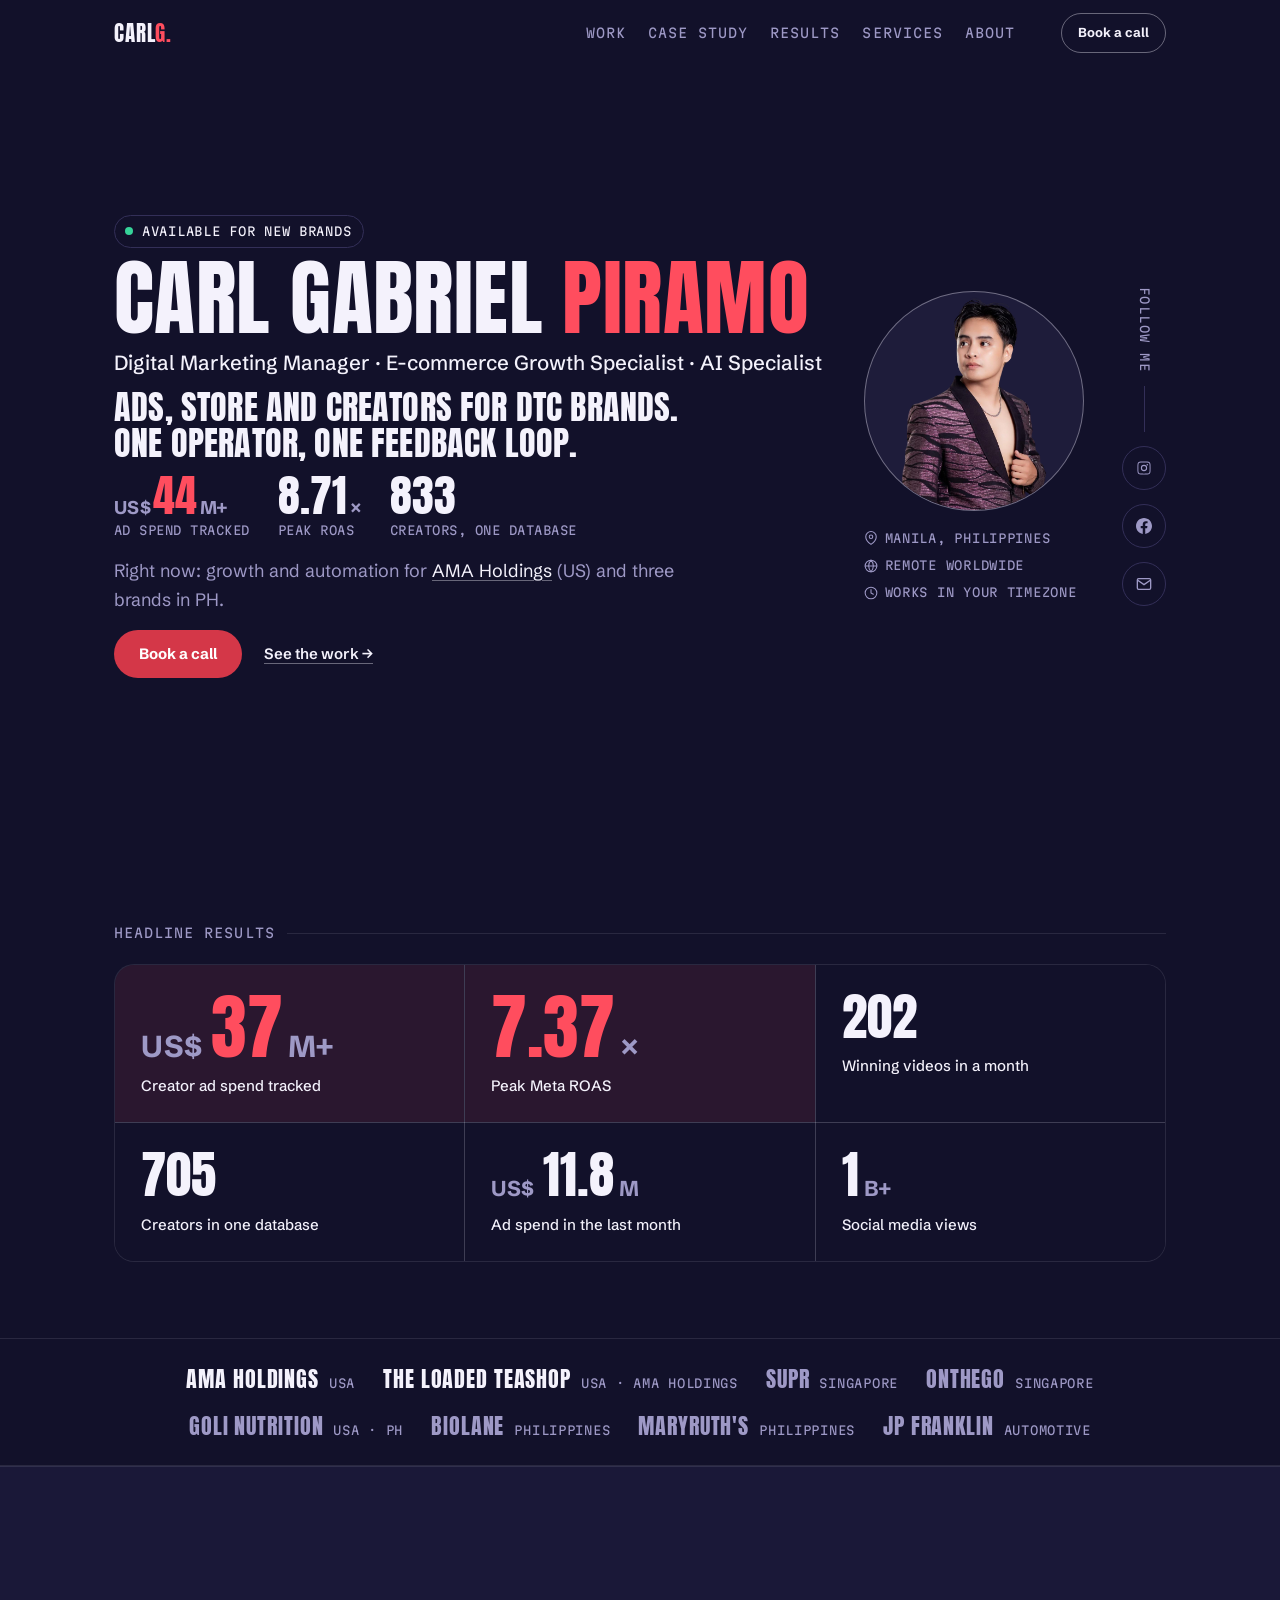
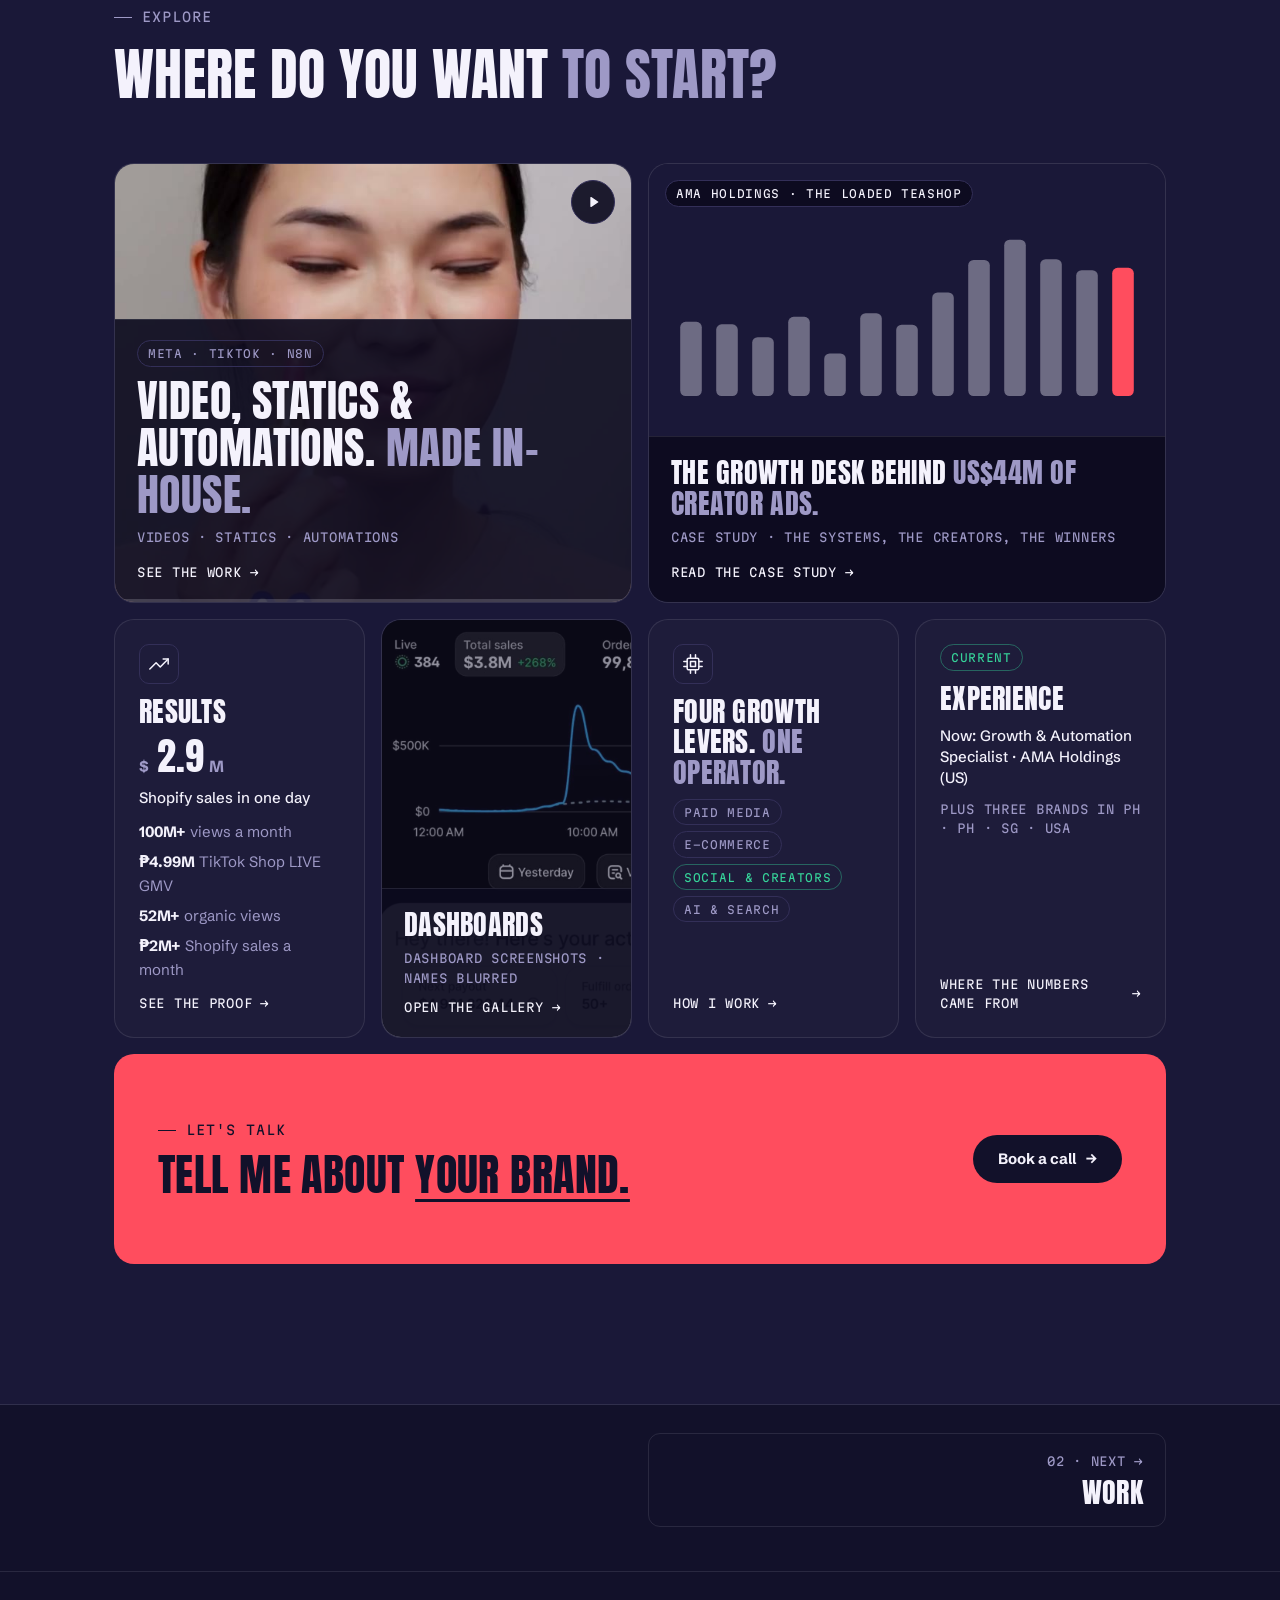
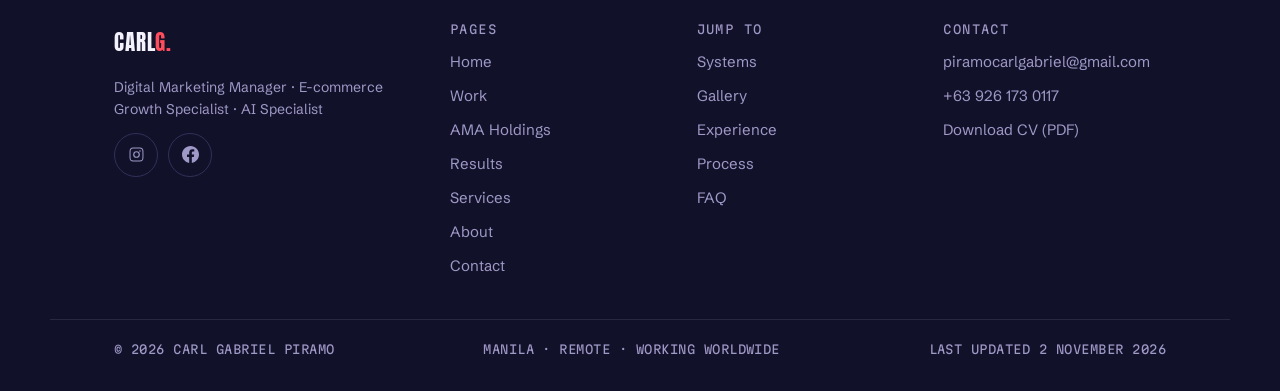
==== commit 9283e39e: "Simplify the numbers: one short label per figure, same design Carl: "make the numbers simple and dir" ====
--- a/index.html
+++ b/index.html
@@ -44,7 +44,7 @@
 <link rel="preconnect" href="https://fonts.googleapis.com">
 <link rel="preconnect" href="https://fonts.gstatic.com" crossorigin>
 <link href="https://fonts.googleapis.com/css2?family=Anton&family=Schibsted+Grotesk:wght@400;500;700&family=Martian+Mono:wght@400;600&display=swap" rel="stylesheet">
-<link rel="stylesheet" href="styles.css?v=18">
+<link rel="stylesheet" href="styles.css?v=19">
 <noscript><style>.snap-in,.reveal,.is-split .wi,.tape rect,.spend .bar path,.step-node,.steps-line i{opacity:1;transform:none}</style></noscript>
 <script type="speculationrules">
 {"prefetch":[{"source":"document","where":{"and":[{"selector_matches":"a[href$='.html'], a[href='./']"},{"not":{"selector_matches":"[download], [target='_blank']"}}]},"eagerness":"moderate"}]}
@@ -135,7 +135,7 @@
       <p class="welcome snap-in d1"><i class="pulse-dot" aria-hidden="true"></i>Available for new brands</p>
       <h1 class="hero-name snap-in d1" data-split>Carl Gabriel <span class="ac">Piramo</span></h1>
       <p class="hero-role snap-in d2">Digital Marketing Manager · <span>E-commerce Growth Specialist</span> · AI Specialist</p>
-      <p class="hero-hook snap-in d2">Ads, store and creators for DTC brands. <em>4.9× blended ROAS, one operator.</em></p>
+      <p class="hero-hook snap-in d2">Ads, store and creators for DTC brands. <em>One operator, one feedback loop.</em></p>
       <ul class="hero-proof-list snap-in d3" aria-label="Headline proof">
         <li><b><i>US$</i>44<i>M+</i></b> ad spend tracked</li>
         <li><b>8.71<i>×</i></b> peak ROAS</li>
@@ -193,32 +193,32 @@
       <article class="stat stat--hl card card--lift">
         <span class="ic-tile ic-tile--solid" aria-hidden="true"><svg viewBox="0 0 24 24" fill="none" stroke="currentColor" stroke-width="1.8" stroke-linecap="round" stroke-linejoin="round"><path d="M23 6l-9.5 9.5-5-5L1 18"/><path d="M17 6h6v6"/></svg></span>
         <span class="stat-num"><span class="pre">US$</span><span class="val" data-count="44">44</span><span class="suf">M+</span></span>
-        <span class="stat-label">Creator ad spend tracked<i>The Loaded Teashop · Apr to Nov 2026</i></span>
+        <span class="stat-label">Creator ad spend tracked</span>
       </article>
       <article class="stat stat--hl card card--lift">
         <span class="ic-tile ic-tile--win" aria-hidden="true"><svg viewBox="0 0 24 24" fill="none" stroke="currentColor" stroke-width="1.8" stroke-linecap="round" stroke-linejoin="round"><circle cx="12" cy="12" r="10"/><circle cx="12" cy="12" r="6"/><circle cx="12" cy="12" r="2"/></svg></span>
         <span class="stat-num"><span class="val" data-count="8.71">8.71</span><span class="suf">×</span></span>
-        <span class="stat-label">Peak Meta ROAS<i>4.9× blended</i></span>
+        <span class="stat-label">Peak Meta ROAS</span>
       </article>
       <article class="stat card card--lift">
         <span class="ic-tile ic-tile--win" aria-hidden="true"><svg viewBox="0 0 24 24" fill="none" stroke="currentColor" stroke-width="1.8" stroke-linecap="round" stroke-linejoin="round"><path d="m12 2 2.9 6.2 6.6.8-4.9 4.6 1.3 6.6L12 17l-5.9 3.2 1.3-6.6L2.5 9l6.6-.8Z"/></svg></span>
         <span class="stat-num"><span class="val" data-count="239">239</span></span>
-        <span class="stat-label">Winning videos in 30 days<i>Of 2,013 judged</i></span>
+        <span class="stat-label">Winning videos in a month</span>
       </article>
       <article class="stat card card--lift">
         <span class="ic-tile ic-tile--blue" aria-hidden="true"><svg viewBox="0 0 24 24" fill="none" stroke="currentColor" stroke-width="1.8" stroke-linecap="round" stroke-linejoin="round"><path d="M17 21v-2a4 4 0 0 0-4-4H5a4 4 0 0 0-4 4v2"/><circle cx="9" cy="7" r="4"/><path d="M23 21v-2a4 4 0 0 0-3-3.87"/><path d="M16 3.13a4 4 0 0 1 0 7.75"/></svg></span>
         <span class="stat-num"><span class="val" data-count="833">833</span></span>
-        <span class="stat-label">Creators in one database<i>Handles, whitelist, tiers</i></span>
+        <span class="stat-label">Creators in one database</span>
       </article>
       <article class="stat card card--lift">
         <span class="ic-tile" aria-hidden="true"><svg viewBox="0 0 24 24" fill="none" stroke="currentColor" stroke-width="1.8" stroke-linecap="round" stroke-linejoin="round"><circle cx="12" cy="12" r="10"/><path d="M12 6v6l4 2"/></svg></span>
         <span class="stat-num"><span class="pre">US$</span><span class="val" data-count="13.9">13.9</span><span class="suf">M</span></span>
-        <span class="stat-label">Ad spend in the last 30 days<i>Weekly analysis, 800+ creators</i></span>
+        <span class="stat-label">Ad spend in the last month</span>
       </article>
       <article class="stat card card--lift">
         <span class="ic-tile" aria-hidden="true"><svg viewBox="0 0 24 24" fill="none" stroke="currentColor" stroke-width="1.8" stroke-linecap="round" stroke-linejoin="round"><path d="M1 12s4-7 11-7 11 7 11 7-4 7-11 7-11-7-11-7Z"/><circle cx="12" cy="12" r="3"/></svg></span>
         <span class="stat-num"><span class="val" data-count="1">1</span><span class="suf">B+</span></span>
-        <span class="stat-label">Social media views<i>100M+ a month at peak, creator campaigns</i></span>
+        <span class="stat-label">Social media views</span>
       </article>
     </div>
   </div>
@@ -267,7 +267,7 @@
         <div class="tile-body">
           <span class="chip chip--accent">Meta · TikTok · n8n</span>
           <h3 class="tile-title"><a class="tile-link" id="tl-work" aria-labelledby="tl-work tg-work" href="work.html"><span data-vt="vt-work">Video, statics &amp; automations. <em>Made in-house.</em></span></a></h3>
-          <p class="tile-meta">8 videos · 10 statics · 9 automations</p>
+          <p class="tile-meta">Videos · statics · automations</p>
           <span class="tile-go" aria-hidden="true"><span id="tg-work">See the work</span> →</span>
         </div>
       </article>
@@ -277,7 +277,7 @@
         <span class="chip chip--accent tile-chip">AMA Holdings · The Loaded Teashop</span>
         <div class="tile-body">
           <h3 class="tile-title"><a class="tile-link" id="tl-case" aria-labelledby="tl-case tg-case" href="ama-holdings.html"><span data-vt="vt-ama-holdings">The growth desk behind <em>US$44M of creator ads.</em></span></a></h3>
-          <p class="tile-meta">Case study · 11 systems · 833 creators · 239 winners in 30 days</p>
+          <p class="tile-meta">Case study · the systems, the creators, the winners</p>
           <span class="tile-go" aria-hidden="true"><span id="tg-case">Read the case study</span> →</span>
         </div>
       </article>
@@ -288,10 +288,10 @@
         <p class="stat-num"><span class="pre">$</span><span class="val" data-count="3.8">3.8</span><span class="suf">M</span></p>
         <p class="tile-label">Shopify sales in one day</p>
         <ul class="tile-list">
-          <li><b>100M+</b> views a month, creator campaign</li>
+          <li><b>100M+</b> views a month</li>
           <li><b>₱4.99M</b> TikTok Shop LIVE GMV</li>
-          <li><b>52M+</b> organic views on brand accounts</li>
-          <li><b>₱2M+</b> a month in Shopify sales under management</li>
+          <li><b>52M+</b> organic views</li>
+          <li><b>₱2M+</b> Shopify sales a month</li>
         </ul>
         <span class="tile-go" aria-hidden="true"><span id="tg-results">See the proof</span> →</span>
       </article>
@@ -300,7 +300,7 @@
         <span class="tile-shot" aria-hidden="true"><img src="assets/proof/proof-shopify-sales-day.jpg" alt="" width="1100" height="1076" loading="lazy" decoding="async"></span>
         <div class="tile-body">
           <h3 class="tile-title"><a class="tile-link" id="tl-dash" aria-labelledby="tl-dash tg-dash" href="results.html#gallery">Dashboards</a></h3>
-          <p class="tile-meta">9 dashboards · names blurred</p>
+          <p class="tile-meta">Dashboard screenshots · names blurred</p>
           <span class="tile-go" aria-hidden="true"><span id="tg-dash">Open the gallery</span> →</span>
         </div>
       </article>
@@ -321,7 +321,7 @@
         <span class="chip chip--win">Current</span>
         <h3 class="tile-title"><a class="tile-link" id="tl-exp" aria-labelledby="tl-exp tg-exp" href="about.html#experience">Experience</a></h3>
         <p class="tile-label">Now: Growth &amp; Automation Specialist · AMA Holdings (US)</p>
-        <p class="tile-meta">Plus three brands in PH · 3+ years · PH · SG · USA</p>
+        <p class="tile-meta">Plus three brands in PH · PH · SG · USA</p>
         <span class="tile-go" aria-hidden="true"><span id="tg-exp">Where the numbers came from</span> →</span>
       </article>
 
--- a/styles.css
+++ b/styles.css
@@ -782,6 +782,7 @@
   display:grid;gap:1px;
   background:var(--bg);border:1px solid var(--edge-soft);border-radius:var(--r-lg);overflow:hidden;
 }
+.proof-grid--2{grid-template-columns:repeat(2,minmax(0,1fr))} /* 2026-11-03: the creator panel keeps two cards after the trim */
 .proof-grid--3{grid-template-columns:repeat(3,minmax(0,1fr))}
 .proof-grid--4{grid-template-columns:repeat(4,minmax(0,1fr))}
 .proof-grid > .card{background:var(--bg);border:0;border-radius:0;outline:1px solid var(--edge-soft);outline-offset:0}
